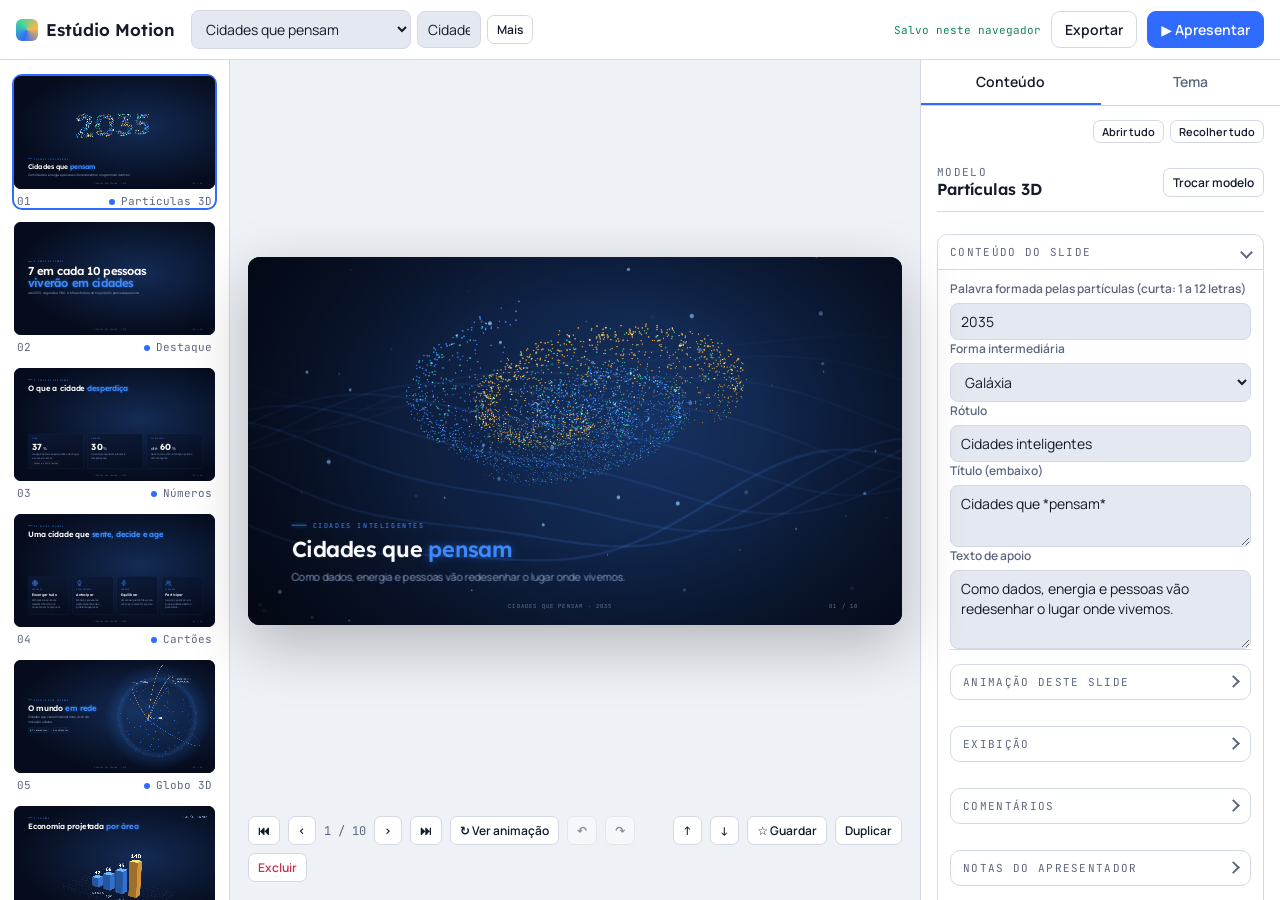
==== index.html @ 7023efa4 "Botões de primeiro/último slide e painel de configurações em seções recolhíveis Co-Authored-By: Clau" ====
<!doctype html>
<html lang="pt-BR">
<head>
<meta charset="utf-8">
<meta name="viewport" content="width=device-width,initial-scale=1,viewport-fit=cover">
<style>body{margin:0}img{max-width:100%}[hidden]{display:none!important}</style>
<title>Estúdio Motion</title>
<meta name="claude:viewport-fit-sides" content="cover">
<link rel="preconnect" href="https://fonts.googleapis.com">
<link rel="preconnect" href="https://fonts.gstatic.com" crossorigin>
<link rel="stylesheet" href="https://fonts.googleapis.com/css2?family=Manrope:wght@400;500;600;700&family=Lexend:wght@500;600&family=JetBrains+Mono:wght@400;500&display=swap">
<style id="dk-css">
/* Motor de slides animados — palco 1920×1080 escalado */
.dk-player{position:relative;width:100%;height:100%;overflow:hidden;background:var(--bg);color:var(--text);font-family:var(--f-body);-webkit-font-smoothing:antialiased}
.dk-bg{position:absolute;inset:0;width:100%;height:100%;display:block}
.dk-vig{position:absolute;inset:0;pointer-events:none;background:radial-gradient(ellipse at 50% 45%,transparent 40%,var(--vig) 100%)}
.dk-vp{position:absolute;inset:0}
.dk-stage{width:1920px;height:1080px;position:absolute;left:50%;top:50%;transform-origin:center center;transform:translate(-50%,-50%) scale(.2)}
.dk-slide{position:absolute;inset:0;padding:96px 128px 120px;visibility:hidden;display:flex;flex-direction:column}
.dk-slide.on{visibility:visible}
.dk-static .dk-slide{visibility:visible}

.dk-kicker{font-family:var(--f-mono);font-size:20px;letter-spacing:.22em;text-transform:uppercase;color:var(--accent);display:flex;align-items:center;gap:18px}
.dk-kicker::before{content:"";width:44px;height:2px;background:var(--accent);box-shadow:0 0 calc(12px * var(--gm,1)) var(--accent)}
.dk-h1,.dk-h2{font-family:var(--f-display);font-weight:600;letter-spacing:-.02em;margin:0;text-wrap:balance;color:var(--title)}
.dk-h1{font-size:96px;line-height:1.02;margin-top:22px}
.dk-h2{font-size:74px;line-height:1.05;max-width:1400px;margin-top:24px}
.dk-lead{font-size:31px;line-height:1.45;color:var(--muted);max-width:1100px;margin:24px 0 0}
.hl{color:var(--accent);text-shadow:0 0 28px var(--glow)}
.dk-w{display:inline-block;white-space:pre}
.dk-mono{font-family:var(--f-mono)}

.dk-card{background:var(--card);border:var(--bw) solid var(--edge);border-radius:var(--r);padding:34px 36px;position:relative;overflow:hidden;box-shadow:var(--shadow)}
.dk-card::after{content:"";position:absolute;left:0;top:0;height:2px;width:100%;background:linear-gradient(90deg,transparent,var(--accent),transparent);opacity:0;transition:opacity .4s}
.dk-card.lit::after{opacity:.9}
.dk-card h3{font-family:var(--f-display);font-weight:500;font-size:34px;margin:0 0 12px;color:var(--title);line-height:1.15}
.dk-card p{font-size:24px;line-height:1.45;color:var(--muted);margin:0}
.dk-ix{font-family:var(--f-mono);font-size:17px;color:var(--accent);letter-spacing:.14em;margin-bottom:20px;display:block;text-transform:uppercase}
.dk-chip{font-family:var(--f-mono);font-size:19px;padding:12px 20px;border-radius:var(--r-pill);border:var(--bw) solid var(--edge);background:var(--panel);color:var(--text);display:inline-flex;gap:10px;align-items:center}
.dk-chip:first-child::before{content:"";width:10px;height:10px;border-radius:50%;background:var(--ok);box-shadow:0 0 calc(12px * var(--gm,1)) var(--ok)}
.dk-code{font-family:var(--f-mono);font-size:.8em;padding:2px 10px;border-radius:6px;background:color-mix(in srgb,var(--accent) 16%,transparent);color:var(--accent)}

.dk-foot{position:absolute;left:128px;right:128px;bottom:44px;display:flex;justify-content:space-between;align-items:center;gap:30px;font-family:var(--f-mono);font-size:16px;letter-spacing:.14em;color:var(--faint);text-transform:uppercase}
.dk-foot img{height:30px;opacity:.8}
.dk-foot span:nth-child(2){flex:1;text-align:center}

/* capa */
.dk-t-capa .dk-l{max-width:1180px;position:relative;z-index:1;display:flex;flex-direction:column}
.dk-logo{width:440px;max-height:150px;object-fit:contain;object-position:left center;margin-bottom:34px}
.dk-hero{position:absolute;right:-60px;bottom:0;height:920px;max-width:900px;object-fit:contain;object-position:right bottom;filter:drop-shadow(0 0 60px var(--glow))}
.dk-chain{margin-top:56px;width:900px;overflow:visible}
.dk-chain text{font-family:var(--f-mono);font-size:20px;letter-spacing:.16em;fill:var(--text)}
.dk-chips{display:flex;gap:16px;margin-top:48px;flex-wrap:wrap;max-width:1000px}

/* destaque */
.dk-t-destaque{justify-content:center}
.dk-t-destaque .dk-l{max-width:1150px;position:relative;z-index:1}
.dk-t-destaque .dk-h1{font-size:110px}
.dk-t-destaque .dk-side{position:absolute;right:60px;top:50%;transform:translateY(-50%);height:760px;max-width:640px;object-fit:contain;filter:drop-shadow(0 0 50px var(--glow))}

/* cartoes */
.dk-grid{display:grid;gap:34px;margin-top:auto}
.dk-grid .dk-card{min-height:300px}
.dk-num{font-family:var(--f-display);font-weight:600;font-size:60px;color:var(--accent);opacity:.9;line-height:1;margin-bottom:22px;display:block}

/* fluxo */
.dk-flow{display:grid;align-items:stretch;margin-top:84px}
.dk-node{border-radius:var(--r);padding:34px 30px;min-height:290px;border:var(--bw) solid var(--edge);background:var(--panel)}
.dk-node .tag{font-family:var(--f-mono);font-size:16px;letter-spacing:.16em;color:var(--muted);text-transform:uppercase}
.dk-node b{display:block;font-family:var(--f-display);font-weight:600;font-size:42px;margin:14px 0 10px;color:var(--title);line-height:1.1}
.dk-node p{margin:0;font-size:22px;line-height:1.4;color:var(--muted)}
.dk-node.hot{background:linear-gradient(160deg,color-mix(in srgb,var(--accent) 35%,var(--surface)),var(--surface));border-color:var(--accent);box-shadow:0 0 50px var(--glow)}
.dk-arrow{align-self:center;height:4px;background:linear-gradient(90deg,color-mix(in srgb,var(--accent) 20%,transparent),var(--accent));position:relative;margin:0 10px;transform-origin:left}
.dk-arrow::after{content:"";position:absolute;right:-4px;top:-8px;border-left:14px solid var(--accent);border-top:10px solid transparent;border-bottom:10px solid transparent}
.dk-note{margin-top:70px;display:flex;align-items:center;gap:28px;padding:26px 34px;border-radius:var(--r);border:1px dashed color-mix(in srgb,var(--alert) 60%,transparent);background:color-mix(in srgb,var(--alert) 7%,transparent);max-width:1400px}
.dk-note p{margin:0;font-size:27px;line-height:1.4;color:var(--text)}
.dk-note strong{color:var(--alert);font-weight:600}

/* convergencia */
.dk-conv{display:grid;grid-template-columns:520px 1fr 500px;gap:40px;align-items:center;margin-top:36px;flex:1}
.dk-src{display:flex;flex-direction:column;gap:20px}
.dk-src .dk-card{padding:24px 30px}
.dk-src .dk-card h3{font-size:30px;margin-bottom:6px}
.dk-src .dk-card p{font-size:21px}
.dk-hub{position:relative;height:620px}
.dk-hub svg{position:absolute;inset:0;width:100%;height:100%;overflow:visible}
.dk-core{position:absolute;left:50%;top:50%;width:250px;height:250px;margin:-125px 0 0 -125px;border-radius:50%;display:grid;place-items:center;text-align:center;background:radial-gradient(circle,color-mix(in srgb,var(--accent) 45%,transparent),var(--surface) 70%);border:2px solid var(--accent);box-shadow:0 0 80px var(--glow);font-family:var(--f-display);font-weight:600;font-size:34px;color:var(--title);padding:20px}
.dk-core img{width:170px;max-height:150px;object-fit:contain}
.dk-ring{position:absolute;left:50%;top:50%;border-radius:50%;border:1px solid color-mix(in srgb,var(--accent) 40%,transparent)}
.dk-check{display:flex;gap:16px;align-items:flex-start;font-size:23px;line-height:1.4;color:var(--text);margin-top:18px}
.dk-check i{flex:none;width:30px;height:30px;border-radius:50%;background:color-mix(in srgb,var(--ok) 15%,transparent);border:1.5px solid var(--ok);display:grid;place-items:center;margin-top:2px}
.dk-check i::after{content:"";width:9px;height:15px;border:solid var(--ok);border-width:0 3px 3px 0;transform:translateY(-2px) rotate(45deg)}
.dk-big{font-family:var(--f-display);font-size:84px;font-weight:600;line-height:1;color:var(--title);font-variant-numeric:tabular-nums}

/* tela */
.dk-tela{display:grid;grid-template-columns:600px 1fr;gap:64px;margin-top:40px;flex:1;align-items:start}
.dk-rows{display:flex;flex-direction:column;gap:22px}
.dk-row{display:grid;grid-template-columns:160px 1fr;gap:20px;align-items:baseline;padding-bottom:20px;border-bottom:1px solid var(--edge)}
.dk-row small{font-family:var(--f-mono);font-size:16px;letter-spacing:.16em;color:var(--accent);text-transform:uppercase}
.dk-row span{font-size:24px;line-height:1.45;color:var(--text)}
.dk-shot-wrap{position:relative}
.dk-screen{border-radius:var(--r);overflow:hidden;background:var(--surface);border:var(--bw) solid var(--edge);box-shadow:0 40px 90px rgba(0,0,0,.45),0 0 0 8px color-mix(in srgb,var(--accent) 7%,transparent);position:relative;height:620px}
.dk-screen > img{display:block;width:100%;height:100%;object-fit:cover;object-position:top left}
.dk-peek{position:absolute;right:-40px;top:-250px;width:270px;max-height:340px;object-fit:contain;filter:drop-shadow(0 0 30px var(--glow));pointer-events:none}
.dk-ill{position:absolute;right:16px;bottom:12px;font-family:var(--f-mono);font-size:12px;letter-spacing:.12em;color:var(--faint);text-transform:uppercase}
/* tela simulada genérica */
.mk{display:grid;grid-template-columns:76px 1fr;height:100%}
.mk-side{background:color-mix(in srgb,var(--bg) 70%,var(--surface));border-right:1px solid var(--edge);display:flex;flex-direction:column;align-items:center;gap:22px;padding-top:22px}
.mk-side i{width:28px;height:28px;border-radius:8px;background:color-mix(in srgb,var(--muted) 18%,transparent)}
.mk-side i:first-child{width:44px;height:44px;border-radius:var(--r-sm);background:var(--accent)}
.mk-side i.on{background:color-mix(in srgb,var(--accent) 45%,transparent);box-shadow:0 0 0 2px var(--accent)}
.mk-main{padding:24px 28px;display:flex;flex-direction:column;gap:18px;min-width:0}
.mk-top{display:flex;justify-content:space-between;align-items:center}
.mk-top b{font-family:var(--f-display);font-weight:500;font-size:24px;color:var(--title)}
.mk-pill{font-family:var(--f-mono);font-size:13px;padding:5px 12px;border-radius:var(--r-pill);background:color-mix(in srgb,var(--accent) 15%,transparent);color:var(--accent);border:1px solid color-mix(in srgb,var(--accent) 40%,transparent)}
.mk-kpis{display:grid;grid-template-columns:repeat(4,1fr);gap:12px}
.mk-kpi{background:color-mix(in srgb,var(--bg) 40%,var(--surface));border-radius:var(--r-sm);padding:14px 16px}
.mk-kpi small{font-family:var(--f-mono);font-size:11px;letter-spacing:.12em;color:var(--muted);text-transform:uppercase;display:block}
.mk-kpi b{display:block;height:14px;width:70%;border-radius:4px;margin-top:12px;background:color-mix(in srgb,var(--title) 70%,transparent)}
.mk-chart{background:color-mix(in srgb,var(--bg) 40%,var(--surface));border-radius:var(--r-sm);padding:16px 18px;display:grid;grid-template-columns:1.5fr 1fr;gap:18px;flex:1;min-height:0}
.mk-chart svg{width:100%;height:100%}
.mk-list{display:flex;flex-direction:column;gap:9px}
.mk-li{display:grid;grid-template-columns:6px 1fr 70px;gap:12px;align-items:center;background:color-mix(in srgb,var(--bg) 40%,var(--surface));border-radius:var(--r-sm);padding:10px 12px 10px 0;overflow:hidden}
.mk-li span:first-child{height:30px;background:var(--accent)}
.mk-li span:nth-child(2){height:10px;border-radius:4px;background:color-mix(in srgb,var(--muted) 40%,transparent)}
.mk-li span:last-child{height:20px;border-radius:var(--r-pill);background:color-mix(in srgb,var(--alert) 30%,transparent)}

/* numeros */
.dk-stats{display:grid;gap:34px;margin-top:auto}
.dk-stat{padding:38px 40px;display:flex;flex-direction:column}
.dk-stat small{font-family:var(--f-mono);font-size:17px;letter-spacing:.16em;color:var(--accent);text-transform:uppercase}
.dk-stat .v{font-family:var(--f-display);font-weight:600;line-height:1;color:var(--title);margin:22px 0 14px;font-variant-numeric:tabular-nums;white-space:nowrap}
.dk-stat .v span{font-size:.48em;color:var(--muted);margin:0 8px 0 0}
.dk-stat .v span.suf{margin:0 0 0 8px}
.dk-stat p{font-size:23px;color:var(--muted);margin:0;line-height:1.45}
.dk-badge{align-self:flex-start;margin-top:18px;font-family:var(--f-mono);font-size:15px;letter-spacing:.12em;text-transform:uppercase;padding:6px 12px;border-radius:8px;border:1px solid color-mix(in srgb,var(--alert) 50%,transparent);color:var(--alert)}

/* agenda */
.dk-tl{position:relative;margin-top:auto;margin-bottom:20px}
.dk-tl-line{position:absolute;left:0;right:0;top:15px;height:3px;background:linear-gradient(90deg,var(--accent),var(--ok),var(--alert));transform-origin:left;opacity:.8}
.dk-tl-cols{display:grid;gap:30px;position:relative}
.dk-ev{padding-top:58px;position:relative}
.dk-ev::before{content:"";position:absolute;left:0;top:4px;width:26px;height:26px;border-radius:50%;background:var(--bg);border:3px solid var(--c);box-shadow:0 0 calc(18px * var(--gm,1)) var(--c)}
.dk-ev small{font-family:var(--f-mono);font-size:17px;letter-spacing:.14em;text-transform:uppercase;color:var(--c)}
.dk-ev b{display:block;font-family:var(--f-display);font-size:34px;font-weight:600;color:var(--title);margin:10px 0 12px;line-height:1.15}
.dk-ev p{margin:0;font-size:22px;line-height:1.45;color:var(--muted)}

/* encerramento */
.dk-t-encerramento .dk-l{max-width:1080px;position:relative;z-index:1}
.dk-bens{display:grid;grid-template-columns:1fr 1fr;gap:16px;margin-top:40px}
.dk-ben{display:flex;gap:16px;align-items:center;font-size:25px;padding:20px 24px;border-radius:var(--r-md);background:var(--panel);border:var(--bw) solid var(--edge);color:var(--text)}
.dk-ben i{width:12px;height:12px;border-radius:50%;background:var(--accent);box-shadow:0 0 calc(12px * var(--gm,1)) var(--accent);flex:none}
.dk-closing{font-family:var(--f-display);font-size:38px;font-weight:500;line-height:1.3;margin-top:40px;color:var(--title)}
.dk-t-encerramento .dk-hero{height:880px}
.dk-endlogo{position:absolute;right:150px;top:110px;width:400px;max-height:140px;object-fit:contain;object-position:right center}

/* imagem */
.dk-im{display:grid;grid-template-columns:620px 1fr;gap:70px;flex:1;align-items:center;margin-top:20px}
.dk-frame{border-radius:var(--r);overflow:hidden;border:var(--bw) solid var(--edge);box-shadow:0 40px 90px rgba(0,0,0,.45);height:720px;background:var(--surface)}
.dk-frame img{width:100%;height:100%;object-fit:cover;display:block}
.dk-ph{display:grid;place-items:center;height:100%;color:var(--faint);font-family:var(--f-mono);font-size:20px;letter-spacing:.14em;text-transform:uppercase;background:repeating-linear-gradient(45deg,transparent 0 18px,color-mix(in srgb,var(--muted) 8%,transparent) 18px 36px)}


/* comparacao */
.dk-cmp{display:grid;grid-template-columns:1fr 1fr;gap:40px;margin-top:auto}
.dk-cmp-col{padding:40px 44px}
.dk-cmp-col.a{opacity:.85}
.dk-cmp-col.a .dk-ix{color:var(--muted)}
.dk-cmp-col.b{border-color:var(--accent);box-shadow:0 0 60px var(--glow)}
.dk-cmp-i{display:flex;gap:18px;align-items:center;font-size:28px;line-height:1.35;color:var(--text);padding:16px 0;border-bottom:1px solid var(--edge)}
.dk-cmp-i:last-child{border-bottom:0}
.dk-cmp-i i{flex:none;width:14px;height:14px;border-radius:50%;background:var(--bad)}
.dk-cmp-col.b .dk-cmp-i i{background:var(--ok);box-shadow:0 0 calc(12px * var(--gm,1)) var(--ok)}

/* grafico */
.dk-chart{display:grid;gap:28px;margin-top:auto;height:600px;align-items:end}
.dk-bar{display:flex;flex-direction:column;height:100%;align-items:stretch;text-align:center}
.dk-bar-v{font-family:var(--f-display);font-weight:600;font-size:44px;color:var(--title);font-variant-numeric:tabular-nums;margin-bottom:14px}
.dk-bar-v small{display:block;font-family:var(--f-mono);font-size:15px;letter-spacing:.12em;color:var(--muted);font-weight:400;margin-top:4px}
.dk-bar-c{flex:1;display:flex;align-items:flex-end;border-bottom:2px solid var(--edge)}
.dk-bar-c i{display:block;width:100%;border-radius:var(--r-md) var(--r-md) 0 0;background:linear-gradient(180deg,color-mix(in srgb,var(--accent) 70%,transparent),color-mix(in srgb,var(--accent) 20%,transparent))}
.dk-bar.hot .dk-bar-c i{background:linear-gradient(180deg,var(--accent),color-mix(in srgb,var(--accent) 45%,transparent));box-shadow:0 0 50px var(--glow)}
.dk-bar > span{font-family:var(--f-mono);font-size:18px;letter-spacing:.14em;text-transform:uppercase;color:var(--muted);margin-top:16px}

/* citacao */
.dk-t-citacao{justify-content:center}
.dk-quote{max-width:1500px;position:relative}
.dk-qmark{font-family:var(--f-display);font-size:300px;line-height:.6;color:var(--accent);text-shadow:0 0 60px var(--glow);height:130px}
.dk-quote blockquote{margin:0;font-size:84px;line-height:1.12}
.dk-qby{display:flex;align-items:center;gap:26px;margin-top:56px}
.dk-qby img{width:110px;height:110px;border-radius:50%;object-fit:cover;border:3px solid var(--accent)}
.dk-qby b{display:block;font-family:var(--f-display);font-size:34px;color:var(--title);font-weight:600}
.dk-qby small{font-family:var(--f-mono);font-size:18px;letter-spacing:.14em;text-transform:uppercase;color:var(--muted)}

/* equipe */
.dk-team{display:grid;gap:30px;margin-top:auto}
.dk-person{text-align:center;padding:36px 28px}
.dk-person img,.dk-av{width:170px;height:170px;border-radius:50%;object-fit:cover;margin:0 auto 22px;display:grid;place-items:center;border:3px solid var(--edge)}
.dk-av{background:radial-gradient(circle,color-mix(in srgb,var(--accent) 40%,var(--surface)),var(--surface));font-family:var(--f-display);font-size:58px;font-weight:600;color:var(--title)}
.dk-person h3{margin-bottom:6px}

/* tabela */
.dk-table{width:100%;border-collapse:separate;border-spacing:0 10px;margin-top:auto;font-size:28px}
.dk-table th{font-family:var(--f-mono);font-size:17px;letter-spacing:.16em;text-transform:uppercase;color:var(--accent);text-align:left;font-weight:500;padding:0 28px 6px}
.dk-table td{padding:22px 28px;background:var(--panel);border-top:1px solid var(--edge);border-bottom:1px solid var(--edge);color:var(--text)}
.dk-table td:first-child{border-left:1px solid var(--edge);border-radius:var(--r-md) 0 0 var(--r-md);color:var(--title);font-weight:600}
.dk-table td:last-child{border-right:1px solid var(--edge);border-radius:0 var(--r-md) var(--r-md) 0}
.dk-table tr.hot td{background:color-mix(in srgb,var(--accent) 22%,var(--surface));border-color:var(--accent)}

/* video */
.dk-t-video{justify-content:flex-end}
.dk-video{position:absolute;inset:0;width:100%;height:100%;object-fit:cover}
.dk-video.dim{filter:brightness(.45)}
.dk-vtxt{position:relative;z-index:1;max-width:1400px}

/* ---------- direção de arte e tipografia ---------- */
.dk-player{font-kerning:normal;text-rendering:optimizeLegibility}
.dk-h1,.dk-h2,.dk-quote blockquote{font-weight:var(--w-title,600);letter-spacing:var(--trk,-.02em);font-optical-sizing:auto}
.dk-h1,.dk-quote blockquote{letter-spacing:calc(var(--trk,-.02em) - .008em)}
.dk-t-destaque .dk-h1{letter-spacing:calc(var(--trk,-.02em) - .015em)}
.dk-lead,.dk-slide p,.dk-ben,.dk-check,.dk-cmp-i,.dk-row span{text-wrap:pretty}
.dk-big,.dk-stat .v,.dk-bar-v,.dk-pg,.dk-table td{font-variant-numeric:tabular-nums lining-nums}
.dk-quote blockquote{hanging-punctuation:first}
.hl{text-shadow:0 0 calc(28px * var(--gm,1)) var(--glow)}
/* granulado de filme, sutil */
.dk-player::after{content:"";position:absolute;inset:0;pointer-events:none;z-index:5;opacity:var(--grain,0);background-size:180px 180px;
  background-image:url("data:image/svg+xml,%3Csvg xmlns='http://www.w3.org/2000/svg' width='180' height='180'%3E%3Cfilter id='n'%3E%3CfeTurbulence type='fractalNoise' baseFrequency='.9' numOctaves='2' stitchTiles='stitch'/%3E%3CfeColorMatrix values='0 0 0 0 .5 0 0 0 0 .5 0 0 0 0 .5 0 0 0 1.6 -.3'/%3E%3C/filter%3E%3Crect width='100%25' height='100%25' filter='url(%23n)'/%3E%3C/svg%3E")}

/* ---------- modelos cinematográficos ---------- */
.dk-phx{width:100%;height:100%;display:grid;place-items:center;position:relative;background:radial-gradient(circle at 30% 25%,color-mix(in srgb,var(--accent) 60%,var(--bg)),color-mix(in srgb,var(--surface) 90%,var(--bg)) 75%);filter:hue-rotate(var(--h,0deg))}
.dk-phx::before{content:"";position:absolute;inset:0;background:repeating-linear-gradient(0deg,transparent 0 79px,color-mix(in srgb,var(--title) 9%,transparent) 79px 80px),repeating-linear-gradient(90deg,transparent 0 79px,color-mix(in srgb,var(--title) 9%,transparent) 79px 80px)}
.dk-phx span{position:absolute;left:50%;top:50%;transform:translate(-50%,-50%);white-space:nowrap;font-family:var(--f-mono);font-size:22px;letter-spacing:.18em;text-transform:uppercase;color:color-mix(in srgb,var(--title) 75%,transparent)}
.dk-t-mergulho,.dk-t-revelar,.dk-t-paralaxe{padding:0}

/* mergulho 3D */
.dk-dive{position:absolute;inset:0;perspective:1200px;perspective-origin:50% 50%}
.dk-dl{position:absolute;left:50%;top:50%;width:1920px;height:1080px;z-index:calc(10 - var(--i));transform:translate3d(-50%,-50%,calc(var(--i) * -1400px))}
.dk-dl > img,.dk-dl > .dk-phx{width:100%;height:100%;object-fit:cover;display:block}
.dk-dl > .dk-phx span{left:auto;top:auto;right:128px;bottom:150px;transform:none;font-size:20px}
.dk-dl .cap{position:absolute;left:128px;bottom:150px;font-family:var(--f-display);font-size:68px;font-weight:var(--w-title,600);letter-spacing:var(--trk,-.02em);color:#fff;text-shadow:0 4px 40px rgba(0,0,0,.55)}
.dk-dive-end{position:absolute;inset:0;z-index:20;display:flex;flex-direction:column;justify-content:center;padding:96px 128px 120px;background:linear-gradient(90deg,color-mix(in srgb,var(--bg) 92%,transparent) 0%,color-mix(in srgb,var(--bg) 70%,transparent) 55%,color-mix(in srgb,var(--bg) 25%,transparent) 100%)}
.dk-dive-end .dk-h1{max-width:1300px}

/* galeria 3D */
.dk-g3{position:absolute;left:0;right:0;bottom:70px;height:600px;perspective:2200px;perspective-origin:50% 20%}
.dk-g3-tilt{position:absolute;left:50%;top:50%;transform-style:preserve-3d;transform:rotateX(-7deg)}
.dk-ring3d{position:absolute;left:0;top:0;transform-style:preserve-3d}
.dk-ring3d figure{position:absolute;width:440px;height:300px;margin:-150px 0 0 -220px;border-radius:var(--r-md);overflow:hidden;border:var(--bw) solid var(--edge);box-shadow:0 30px 60px rgba(0,0,0,.4);backface-visibility:hidden}
.dk-ring3d figure > img,.dk-ring3d figure > .dk-phx{width:100%;height:100%;object-fit:cover;display:block}
.dk-ring3d figcaption{position:absolute;left:0;right:0;bottom:0;padding:30px 20px 14px;font-family:var(--f-mono);font-size:16px;letter-spacing:.14em;text-transform:uppercase;color:#fff;background:linear-gradient(transparent,rgba(0,0,0,.7))}

/* revelar */
.dk-rv{position:absolute;inset:0;overflow:hidden}
.dk-rv > img,.dk-rv > .dk-phx{width:100%;height:100%;object-fit:cover;display:block}
.dk-rv.dim::after{content:"";position:absolute;inset:0;background:linear-gradient(90deg,color-mix(in srgb,var(--bg) 88%,transparent) 0%,color-mix(in srgb,var(--bg) 40%,transparent) 50%,transparent 80%)}
.dk-rv-txt{position:relative;z-index:1;margin-top:auto;padding:0 128px 170px;max-width:1350px}

/* paralaxe */
.dk-px{position:absolute;inset:0;overflow:hidden}
.px-bg{position:absolute;inset:-50px}
.px-bg > img,.px-bg > .dk-phx{width:100%;height:100%;object-fit:cover;display:block}
.px-bg::after{content:"";position:absolute;inset:0;background:linear-gradient(180deg,color-mix(in srgb,var(--bg) 30%,transparent),color-mix(in srgb,var(--bg) 75%,transparent))}
.px-tx{position:absolute;left:0;right:0;top:100px;display:flex;flex-direction:column;align-items:center;text-align:center}
.px-title{font-size:250px;line-height:.9;max-width:1760px;margin-top:20px;text-wrap:balance}
.px-fg{position:absolute;left:0;right:0;margin:0 auto;bottom:0;height:880px;max-width:1300px;object-fit:contain;filter:drop-shadow(0 30px 60px rgba(0,0,0,.5))}
.px-lead{position:absolute;left:128px;bottom:110px;max-width:620px;z-index:2;margin:0}

/* ---------- faixa de cabeçalho ---------- */
.dk-band{position:absolute;left:0;right:0;top:0;height:112px;z-index:4;overflow:hidden;visibility:hidden;opacity:0;transition:opacity .5s,visibility .5s;border-bottom:var(--bw) solid var(--edge);background:linear-gradient(90deg,color-mix(in srgb,var(--surface) 92%,transparent),color-mix(in srgb,var(--accent) 22%,var(--surface)))}
.dk-band.on{visibility:visible;opacity:1}
.dk-band-bg{position:absolute;inset:0;width:100%;height:100%;object-fit:cover}
.dk-band::after{content:"";position:absolute;inset:0;background:linear-gradient(90deg,color-mix(in srgb,var(--bg) 82%,transparent) 0%,color-mix(in srgb,var(--bg) 45%,transparent) 55%,color-mix(in srgb,var(--bg) 15%,transparent) 100%)}
.dk-band::before{content:"";position:absolute;left:0;bottom:0;height:3px;width:100%;z-index:2;background:linear-gradient(90deg,var(--accent),transparent 70%)}
.dk-band-in{position:relative;z-index:1;height:100%;display:flex;align-items:center;justify-content:space-between;gap:30px;padding:0 128px}
.dk-band-in span{font-family:var(--f-display);font-size:32px;font-weight:var(--w-title,600);letter-spacing:var(--trk,-.02em);color:var(--title)}
.dk-band-in img{height:46px;max-width:260px;object-fit:contain}
.dk-slide.with-head{padding-top:168px}

/* ---------- voltar ao resumo (slides ocultos) ---------- */
.dk-back{position:absolute;right:128px;top:44px;z-index:8;font:600 22px/1 var(--f-body);padding:16px 26px;border-radius:var(--r-pill);border:1px solid var(--edge);background:color-mix(in srgb,var(--surface) 88%,transparent);color:var(--title);cursor:pointer;backdrop-filter:blur(8px)}
.dk-back:hover{border-color:var(--accent)}
.dk-stage:has(.dk-band.on) .dk-back{top:140px}

/* ---------- onepage ---------- */
.dk-t-onepage{padding-top:76px;padding-bottom:104px}
.dk-t-onepage.with-head{padding-top:146px}
.dk-t-onepage .dk-h2{font-size:56px;margin-top:14px}
.dk-t-onepage .dk-lead{font-size:24px;margin-top:12px}
.dk-op{display:grid;gap:22px;margin-top:40px;flex:1;grid-auto-rows:1fr;min-height:0}
.dk-opb{padding:24px 28px;display:flex;flex-direction:column;min-height:0}
.dk-opb .dk-ix{margin-bottom:10px}
.dk-opb h3{font-size:28px;margin-bottom:6px}
.dk-opb p{font-size:19px;line-height:1.4}
.dk-op-v{font-family:var(--f-display);font-weight:600;font-size:52px;line-height:1;color:var(--title);margin-bottom:10px;font-variant-numeric:tabular-nums}
.dk-op-go{margin-top:auto;padding-top:14px;font-family:var(--f-mono);font-size:14px;letter-spacing:.14em;text-transform:uppercase;color:var(--accent)}
.dk-op-go i{font-style:normal;display:inline-block;transition:transform .25s}
.dk-opb.go{cursor:pointer;transition:border-color .25s,transform .25s}
.dk-opb.go:hover{border-color:var(--accent)}
.dk-opb.go:hover .dk-op-go i{transform:translateX(6px)}
.dk-op-note{margin:18px 0 0;font-family:var(--f-mono);font-size:15px;letter-spacing:.1em;text-transform:uppercase;color:var(--faint)}

/* ---------- gráficos ---------- */
/* pizza / rosca */
.dk-pie{display:grid;grid-template-columns:600px 1fr;gap:90px;align-items:center;flex:1;margin-top:20px}
.dk-donut{position:relative;width:100%;aspect-ratio:1}
.dk-donut-svg{width:100%;height:100%;display:block;overflow:visible}
.dk-donut-c{position:absolute;inset:0;display:flex;flex-direction:column;align-items:center;justify-content:center;text-align:center}
.dk-donut-c b{font-family:var(--f-display);font-weight:var(--w-title,600);font-size:76px;line-height:1;color:var(--title);font-variant-numeric:tabular-nums}
.dk-donut-c small{font-family:var(--f-mono);font-size:17px;letter-spacing:.14em;text-transform:uppercase;color:var(--muted);margin-top:10px;max-width:260px}
.dk-legend{display:flex;flex-direction:column;gap:6px}
.dk-lg{display:grid;grid-template-columns:22px 1fr auto auto;gap:18px;align-items:center;padding:20px 0;border-bottom:var(--bw) solid var(--edge);font-size:28px;color:var(--text)}
.dk-lg i{width:22px;height:22px;border-radius:var(--r-sm)}
.dk-lg b{font-family:var(--f-display);font-weight:600;color:var(--title);font-variant-numeric:tabular-nums}
.dk-lg em{font-style:normal;font-family:var(--f-mono);font-size:20px;color:var(--muted);min-width:90px;text-align:right}
.dk-legend.sm .dk-lg{font-size:19px;padding:10px 0;grid-template-columns:14px 1fr auto;gap:12px}
.dk-legend.sm .dk-lg i{width:14px;height:14px}
.dk-legend.sm .dk-lg em{font-size:15px;min-width:0}

/* barras horizontais */
.dk-hb{display:flex;flex-direction:column;gap:22px;margin-top:auto}
.hb-r{display:grid;grid-template-columns:300px 1fr 230px;gap:28px;align-items:center}
.hb-l{font-size:27px;color:var(--text);text-align:right}
.hb-t{height:44px;border-radius:var(--r-sm);background:color-mix(in srgb,var(--muted) 12%,transparent);overflow:hidden}
.hb-f{display:block;height:100%;border-radius:var(--r-sm);background:linear-gradient(90deg,color-mix(in srgb,var(--accent) 35%,transparent),color-mix(in srgb,var(--accent) 80%,transparent))}
.hb-r.hot .hb-f{background:linear-gradient(90deg,color-mix(in srgb,var(--accent) 60%,transparent),var(--accent));box-shadow:0 0 calc(30px * var(--gm,1)) var(--glow)}
.hb-r.hot .hb-l{color:var(--title);font-weight:600}
.hb-v b{font-family:var(--f-display);font-weight:600;font-size:38px;color:var(--title);font-variant-numeric:tabular-nums}
.hb-v small{font-family:var(--f-mono);font-size:15px;letter-spacing:.1em;color:var(--muted);text-transform:uppercase}

/* linha / área */
.dk-line{position:relative;margin-top:auto;height:560px;margin-bottom:40px}
.dk-line svg{position:absolute;inset:0;width:100%;height:100%;overflow:visible}
.ln-g{stroke:color-mix(in srgb,var(--muted) 14%,transparent);stroke-width:1}
.ln-t{stroke:var(--alert);stroke-width:2;stroke-dasharray:10 10}
.ln-p{fill:none;stroke:var(--accent);stroke-width:5;stroke-linecap:round;stroke-linejoin:round;stroke-dasharray:1;stroke-dashoffset:0;filter:drop-shadow(0 0 calc(12px * var(--gm,1)) var(--glow))}
.ln-d{position:absolute;width:20px;height:20px;margin:-10px 0 0 -10px;border-radius:50%;background:var(--bg);border:4px solid var(--accent)}
.ln-d b{position:absolute;bottom:26px;left:50%;transform:translateX(-50%);font-family:var(--f-display);font-weight:600;font-size:26px;color:var(--title);white-space:nowrap}
.ln-tl{position:absolute;right:0;transform:translateY(-130%);font-family:var(--f-mono);font-size:15px;letter-spacing:.12em;text-transform:uppercase;color:var(--alert)}
.ln-x{position:absolute;left:0;right:0;bottom:0;height:40px}
.ln-x span{position:absolute;transform:translateX(-50%);font-family:var(--f-mono);font-size:17px;letter-spacing:.12em;text-transform:uppercase;color:var(--muted)}

/* medidores */
.dk-gauges{display:grid;gap:40px;margin-top:auto;text-align:center}
.g-ring{position:relative;width:300px;height:300px;margin:0 auto 24px}
.g-ring svg{width:100%;height:100%}
.g-bg{fill:none;stroke:color-mix(in srgb,var(--muted) 14%,transparent);stroke-width:22}
.g-arc{fill:none;stroke-width:22;stroke-linecap:round;filter:drop-shadow(0 0 calc(10px * var(--gm,1)) var(--glow))}
.g-v{position:absolute;inset:0;display:flex;align-items:center;justify-content:center;gap:4px}
.g-v b{font-family:var(--f-display);font-weight:var(--w-title,600);font-size:84px;color:var(--title);font-variant-numeric:tabular-nums}
.g-v small{font-size:34px;color:var(--muted)}
.g-l{display:block;font-family:var(--f-mono);font-size:18px;letter-spacing:.16em;text-transform:uppercase;color:var(--accent)}
.dk-gauge p{font-size:22px;line-height:1.45;color:var(--muted);margin:10px auto 0;max-width:360px}

/* funil */
.dk-fn{display:flex;flex-direction:column;align-items:center;margin-top:auto;gap:4px}
.fn-s{width:var(--w);min-width:380px;height:88px;display:flex;align-items:center;justify-content:center;gap:24px;border-radius:var(--r-sm);background:linear-gradient(90deg,color-mix(in srgb,var(--c) 30%,var(--surface)),color-mix(in srgb,var(--c) 55%,var(--surface)),color-mix(in srgb,var(--c) 30%,var(--surface)));border:var(--bw) solid color-mix(in srgb,var(--c) 50%,transparent)}
.fn-l{font-family:var(--f-mono);font-size:18px;letter-spacing:.14em;text-transform:uppercase;color:var(--text)}
.fn-s b{font-family:var(--f-display);font-weight:600;font-size:40px;color:var(--title);font-variant-numeric:tabular-nums}
.fn-s small{font-size:18px;color:var(--muted)}
.fn-rate{font-family:var(--f-mono);font-size:15px;color:var(--muted);letter-spacing:.1em;line-height:1;padding:3px 0}
.fn-rate::before{content:"↓ "}

/* matriz 2x2 */
.dk-mx{position:relative;margin-top:30px;flex:1;display:flex;flex-direction:column;min-height:0}
.dk-mx.has-y{padding-left:56px}
.mx-g{display:grid;grid-template-columns:1fr 1fr;grid-template-rows:1fr 1fr;gap:22px;flex:1;min-height:0}
.mx-q{padding:26px 32px;border-top:4px solid var(--c)}
.mx-q .dk-ix{color:var(--c);font-size:19px;margin-bottom:12px}
.mx-i{display:flex;gap:14px;align-items:baseline;font-size:24px;line-height:1.4;color:var(--text);margin-top:8px}
.mx-i i{flex:none;width:9px;height:9px;border-radius:50%;background:var(--c);transform:translateY(-3px)}
.mx-x,.mx-y{font-family:var(--f-mono);font-size:15px;letter-spacing:.16em;text-transform:uppercase;color:var(--muted)}
.mx-x{text-align:center;margin-top:12px}
.mx-y{position:absolute;left:0;top:50%;transform:translate(-40%,-50%) rotate(-90deg);white-space:nowrap}

/* painel (onepage de dashboard) */
.dk-t-painel{padding-top:70px;padding-bottom:100px}
.dk-t-painel.with-head{padding-top:140px}
.dk-t-painel .dk-h2{font-size:52px;margin-top:12px}
.dk-pn{display:flex;flex-direction:column;gap:20px;margin-top:26px;flex:1;min-height:0}
.pn-k{display:grid;gap:20px}
.pn-kpi{padding:20px 26px;position:relative}
.pn-kpi small{font-family:var(--f-mono);font-size:15px;letter-spacing:.14em;text-transform:uppercase;color:var(--accent)}
.pn-kpi b{display:block;font-family:var(--f-display);font-weight:600;font-size:52px;line-height:1.05;color:var(--title);margin-top:8px;font-variant-numeric:tabular-nums}
.pn-d{display:inline-block;margin-top:6px;font-family:var(--f-mono);font-size:15px;color:var(--ok)}
.pn-d.neg{color:var(--bad)}
.pn-kpi.go{cursor:pointer}
.pn-kpi.go:hover{border-color:var(--accent)}
.pn-go{position:absolute;right:22px;top:18px;font-style:normal;color:var(--accent);font-size:22px}
.pn-m{display:grid;grid-template-columns:1.35fr 1fr;gap:20px;flex:1;min-height:0}
.pn-box{padding:20px 26px;display:flex;flex-direction:column;min-height:0}
.pn-box .dk-ix{margin-bottom:6px}
.pn-tb{font-size:21px;margin-top:0;border-spacing:0 6px}
.pn-tb th{font-size:13px;padding:0 18px 2px}
.pn-tb td{padding:11px 18px}
.pn-dn{display:grid;grid-template-columns:290px 1fr;gap:28px;align-items:center;flex:1}
.pn-h{display:flex;gap:12px;flex-wrap:wrap}
.pn-h .dk-chip{font-size:16px;padding:9px 16px}

/* ---------- 3D (canvas) ---------- */
.dk-3d{display:block}
.dk-3d-full{position:absolute;inset:0;width:100%;height:100%}
.dk-t-particulas3d{justify-content:flex-end}
.dk-p3-txt{position:relative;z-index:1;max-width:1200px}
.dk-p3-txt .dk-h2{font-size:64px}
.dk-b3-txt{position:relative;z-index:1}
.dk-mm-ov{position:absolute;inset:0;padding:0!important;visibility:visible!important;z-index:20;pointer-events:none;display:block!important;opacity:1}

/* ícones animados */
.dk-ico{display:block;width:62px;height:62px;color:var(--accent);margin-bottom:22px;filter:drop-shadow(0 0 calc(10px * var(--gm,1)) var(--glow));overflow:visible}
.dk-ico path,.dk-ico circle{stroke-dasharray:1;stroke-dashoffset:0}
.dk-node .dk-ico{width:46px;height:46px;margin-bottom:14px}
.dk-node.hot .dk-ico{color:var(--alert)}
/* globo, logo e túnel 3D */
.dk-gl-txt{position:relative;z-index:1;max-width:760px;margin-top:auto;margin-bottom:auto}
.dk-gl-txt .dk-h2{font-size:76px}
.dk-gl-st{display:flex;gap:14px;flex-wrap:wrap;margin-top:34px}
.dk-t-logo3d{justify-content:flex-end}
.dk-t-tunel3d{justify-content:center;align-items:center;text-align:center}
.dk-tn-txt{position:relative;z-index:1;max-width:1300px;padding:60px 90px;background:radial-gradient(closest-side,color-mix(in srgb,var(--bg) 82%,transparent),transparent)}
.dk-tn-txt .dk-kicker{justify-content:center}
.dk-tn-txt .dk-lead{margin-left:auto;margin-right:auto}
/* tela infinita */
.dk-world{position:absolute;left:0;top:0;width:1920px;height:1080px;transform-origin:0 0;z-index:15;pointer-events:none}
.dk-world .dk-tile{position:absolute;inset:auto;width:1920px;height:1080px;visibility:visible;border-radius:36px;background:var(--bg);outline:3px solid color-mix(in srgb,var(--accent) 45%,transparent);box-shadow:0 0 0 1px rgba(255,255,255,.06),0 50px 140px rgba(0,0,0,.6),0 0 90px color-mix(in srgb,var(--accent) 18%,transparent);overflow:hidden;transition:border-radius .35s ease,outline-color .35s ease,box-shadow .35s ease,background-color .35s ease}
.dk-world .dk-tile.flat{border-radius:0;outline-color:transparent;box-shadow:none;background:transparent}
.dk-world .dk-tile.dim{filter:brightness(.42) saturate(.6)}
.dk-world .dk-tile.dim::after{content:"";position:absolute;inset:0;background:linear-gradient(180deg,transparent 40%,rgba(0,0,0,.35))}

/* ---------- layouts ---------- */
/* título ao lado (cartões, números, fluxo) */
.dk-lay-lado{display:grid;grid-template-columns:minmax(0,600px) minmax(0,1fr);grid-template-rows:auto auto 1fr;column-gap:90px;align-content:center}
.dk-lay-lado>.dk-kicker,.dk-lay-lado>.dk-h2,.dk-lay-lado>.dk-lead{grid-column:1}
.dk-lay-lado>.dk-kicker{align-self:end}
.dk-lay-lado>.dk-h2{font-size:64px}
.dk-lay-lado>.dk-lead{font-size:27px;align-self:start}
.dk-lay-lado>:not(.dk-kicker):not(.dk-h2):not(.dk-lead){grid-column:2;grid-row:1/span 3;align-self:center;margin-top:0}
.dk-lay-lado>.dk-grid,.dk-lay-lado>.dk-stats{grid-template-columns:1fr 1fr!important;gap:26px}
.dk-lay-lado .dk-grid .dk-card{min-height:0;padding:30px 32px}
.dk-lay-lado .dk-card h3{font-size:30px}.dk-lay-lado .dk-card p{font-size:21px}
.dk-lay-lado .dk-stat .v{font-size:76px!important}
/* fluxo vertical */
.dk-t-fluxo.dk-lay-lado>.dk-flow{display:flex!important;flex-direction:column;gap:0}
.dk-lay-lado .dk-node{min-height:0;padding:20px 26px;display:grid;grid-template-columns:auto 1fr;column-gap:20px;align-items:center}
.dk-lay-lado .dk-node .dk-ico{grid-row:1/span 3;margin:0}
.dk-lay-lado .dk-node b{font-size:30px;margin:4px 0}.dk-lay-lado .dk-node p{font-size:19px}
.dk-lay-lado .dk-arrow{width:4px;height:28px;margin:6px 0 6px 48px;align-self:flex-start;background:linear-gradient(180deg,color-mix(in srgb,var(--accent) 20%,transparent),var(--accent));transform-origin:top}
.dk-lay-lado .dk-arrow::after{right:auto;left:-8px;top:auto;bottom:-10px;border-left:10px solid transparent;border-right:10px solid transparent;border-top:12px solid var(--accent);border-bottom:0}
.dk-t-fluxo.dk-lay-lado>:not(.dk-kicker):not(.dk-h2):not(.dk-lead):not(.dk-flow){grid-column:1;grid-row:auto;align-self:start;margin-top:30px}
/* cartões em lista */
.dk-lay-lista>.dk-grid{grid-template-columns:1fr!important;gap:16px}
.dk-lay-lista .dk-grid .dk-card{min-height:0;display:grid;grid-template-columns:auto 260px 360px 1fr;align-items:center;column-gap:30px;padding:24px 34px}
.dk-lay-lista .dk-card .dk-ico,.dk-lay-lista .dk-num{margin:0;grid-column:1}
.dk-lay-lista .dk-card .dk-ico{width:50px;height:50px}.dk-lay-lista .dk-num{font-size:44px}
.dk-lay-lista .dk-card .dk-ix{margin:0;grid-column:2}
.dk-lay-lista .dk-card h3{margin:0;grid-column:3;font-size:32px}
.dk-lay-lista .dk-card p{grid-column:4}
/* primeiro cartão em destaque */
.dk-lay-destaque>.dk-grid{grid-template-columns:1.6fr 1fr 1fr!important;grid-auto-rows:1fr}
.dk-lay-destaque .dk-grid .dk-card:first-child{grid-row:span 2;background:linear-gradient(160deg,color-mix(in srgb,var(--accent) 30%,var(--surface)),var(--surface));border-color:var(--accent);box-shadow:0 0 60px var(--glow);display:flex;flex-direction:column;justify-content:flex-end}
.dk-lay-destaque .dk-grid .dk-card:first-child h3{font-size:52px}.dk-lay-destaque .dk-grid .dk-card:first-child p{font-size:27px;color:var(--text)}
.dk-lay-destaque .dk-grid .dk-card:first-child .dk-ico{width:84px;height:84px}
.dk-lay-destaque .dk-grid .dk-card{min-height:240px}
.dk-lay-destaque .dk-grid .dk-card:nth-child(4){grid-column:span 2}
/* números gigantes */
.dk-lay-gigante>.dk-stats{gap:0}
.dk-lay-gigante .dk-stat{background:none;border:0;box-shadow:none;border-radius:0;border-left:2px solid var(--edge);padding:10px 50px}
.dk-lay-gigante .dk-stat:first-child{border-left:0;padding-left:0}
.dk-lay-gigante .dk-stat .v{color:var(--accent);text-shadow:0 0 40px var(--glow);transform-origin:left;font-size:calc(var(--fs,1) * 1em)}
.dk-lay-gigante .dk-stat .v b{font-size:1.75em}
/* faixa */
.dk-lay-faixa>.dk-stats{grid-template-columns:repeat(auto-fit,minmax(0,1fr))!important;gap:0;margin-top:auto;border-radius:var(--r);overflow:hidden;border:var(--bw) solid var(--edge);background:var(--card)}
.dk-lay-faixa .dk-stat{border:0;border-radius:0;box-shadow:none;background:none;border-right:1px solid var(--edge)}
.dk-lay-faixa .dk-stat:last-child{border-right:0}
.dk-lay-faixa .dk-stat .v{font-size:78px!important}
/* comparação */
.dk-lay-versus>.dk-cmp{gap:120px;position:relative}
.dk-lay-versus>.dk-cmp::before{content:"VS";position:absolute;left:50%;top:50%;transform:translate(-50%,-50%);width:96px;height:96px;border-radius:50%;display:grid;place-items:center;font:700 32px/1 var(--f-display);color:var(--bg);background:var(--accent);box-shadow:0 0 50px var(--glow);z-index:2}
.dk-lay-versus .dk-cmp-col.a{opacity:1;filter:saturate(.4)}
.dk-lay-foco>.dk-cmp{grid-template-columns:.8fr 1.3fr;align-items:center}
.dk-lay-foco .dk-cmp-col.a{opacity:.6;transform:scale(.94);transform-origin:right center}
.dk-lay-foco .dk-cmp-col.b{padding:54px 60px;background:linear-gradient(160deg,color-mix(in srgb,var(--accent) 18%,var(--card)),var(--card))}
.dk-lay-foco .dk-cmp-col.b .dk-cmp-i{font-size:32px}
/* destaque, capa e encerramento */
.dk-lay-centro{align-items:center;text-align:center;justify-content:center}
.dk-lay-centro .dk-l{margin:0 auto;display:flex;flex-direction:column;align-items:center;max-width:1500px!important}
.dk-lay-centro .dk-kicker{justify-content:center}
.dk-lay-centro .dk-kicker::after{content:"";width:44px;height:2px;background:var(--accent);box-shadow:0 0 calc(12px * var(--gm,1)) var(--accent)}
.dk-lay-centro .dk-lead{margin-left:auto;margin-right:auto}
.dk-lay-centro .dk-chips,.dk-lay-centro .dk-bens{justify-content:center}
.dk-lay-centro .dk-bens{text-align:left}
.dk-lay-centro .dk-chain{margin-left:auto;margin-right:auto}
.dk-lay-centro .dk-hero,.dk-lay-centro .dk-side{opacity:.25}
.dk-lay-dividido{justify-content:center}
.dk-lay-dividido .dk-l{max-width:none!important;display:grid;grid-template-columns:1.25fr 1fr;column-gap:80px;align-items:end}
.dk-lay-dividido .dk-kicker{grid-column:1/-1;margin-bottom:10px}
.dk-lay-dividido .dk-h1{grid-column:1;margin:0}
.dk-lay-dividido .dk-lead{grid-column:2;margin:0;padding-left:44px;border-left:3px solid var(--accent);font-size:34px}
.dk-lay-dividido .dk-side{opacity:.2}

/* batida da trilha */
.dk-beat{position:absolute;inset:0;pointer-events:none;background:radial-gradient(ellipse at 50% 55%,var(--glow) 0%,transparent 65%);opacity:calc(var(--bt,0) * .55);mix-blend-mode:screen}
.dk-player .hl{text-shadow:0 0 calc(28px * var(--gm,1) + var(--bt,0) * 40px) var(--glow)}
.dk-player .dk-kicker::before{box-shadow:0 0 calc(12px * var(--gm,1) + var(--bt,0) * 26px) var(--accent)}

/* vídeo: layout centralizado e texto embaixo por padrão */
.dk-t-video{justify-content:flex-end}
.dk-t-video.dk-lay-centro{justify-content:center}
.dk-t-video .dk-video.dim{filter:brightness(.42) saturate(1.05)}
.dk-t-video::after{content:"";position:absolute;inset:0;background:linear-gradient(180deg,transparent 45%,color-mix(in srgb,var(--bg) 70%,transparent));pointer-events:none}
.dk-t-video.dk-lay-centro::after{background:radial-gradient(ellipse at center,color-mix(in srgb,var(--bg) 45%,transparent),transparent 70%)}
.dk-t-video .dk-vtxt{z-index:2}

/* barras + linha (realizado x projeção) */
.cb-leg{display:flex;gap:36px;margin-top:18px;font-family:var(--f-mono);font-size:16px;letter-spacing:.12em;text-transform:uppercase;color:var(--muted)}
.cb-leg span{display:flex;align-items:center;gap:12px}.cb-leg i.b{width:22px;height:22px;border-radius:5px;background:color-mix(in srgb,var(--accent) 75%,transparent)}
.cb-leg i.l{width:34px;height:0;border-top:4px solid var(--alert);border-radius:2px}
.cb-b{position:absolute;border-radius:10px 10px 3px 3px;background:linear-gradient(180deg,var(--accent),color-mix(in srgb,var(--accent) 45%,transparent))}
.cb-b b{position:absolute;bottom:100%;left:50%;transform:translate(-50%,-10px);font-family:var(--f-display);font-weight:600;font-size:26px;color:var(--title);white-space:nowrap}
.dk-combo .cb-p{stroke:var(--alert);filter:drop-shadow(0 0 calc(10px * var(--gm,1)) color-mix(in srgb,var(--alert) 60%,transparent))}
.dk-combo .cb-d{border-color:var(--alert)}
.dk-combo .cb-d b{color:var(--alert)}

/* transições com máscara */
.dk-rvfx{position:absolute;inset:0;z-index:5;pointer-events:none}
.dk-rvpan{position:absolute;inset:0;clip-path:inset(0 100% 0 0)}
.dk-rvbg::before{content:"";position:absolute;inset:0;z-index:-1;pointer-events:none;background:radial-gradient(ellipse at 50% 40%,color-mix(in srgb,var(--bg) 88%,var(--accent)),var(--bg));transition:opacity .5s ease}
.dk-rvbg.dk-rvout::before{opacity:0}

/* ===== modelos premium 2.0 ===== */
/* herói cinematográfico */
.dk-t-heroi{justify-content:flex-end}
.ch-bg{position:absolute;inset:0;overflow:hidden}
.ch-bg>img,.ch-bg>.dk-ph{position:absolute;inset:0;width:100%;height:100%;object-fit:cover}
.ch-vig{position:absolute;inset:0;background:linear-gradient(180deg,color-mix(in srgb,var(--bg) 20%,transparent) 0%,transparent 35%,color-mix(in srgb,var(--bg) 92%,transparent) 100%),radial-gradient(ellipse at 30% 80%,color-mix(in srgb,var(--bg) 55%,transparent),transparent 65%)}
.ch-light{position:absolute;top:-20%;bottom:-20%;left:0;width:28%;background:linear-gradient(100deg,transparent,rgba(255,255,255,.13) 45%,rgba(255,255,255,.2) 50%,transparent);transform:skewX(-14deg);mix-blend-mode:screen;opacity:0}
.ch-tx{position:relative;z-index:2;max-width:1400px}
.ch-tx .dk-h1{font-size:118px;line-height:1}
.ch-chips{display:flex;gap:14px;margin-top:34px}
.ch-chips span{padding:10px 22px;border:1px solid color-mix(in srgb,var(--title) 25%,transparent);border-radius:99px;font-family:var(--f-mono);font-size:17px;letter-spacing:.14em;text-transform:uppercase;color:var(--title);backdrop-filter:blur(8px);background:color-mix(in srgb,var(--bg) 35%,transparent)}
/* divisão revelada */
.dk-t-dividir{padding:0}
.sp-w{position:absolute;inset:0;display:grid;grid-template-columns:calc(100% - var(--sw)) var(--sw)}
.sp-w.esq{grid-template-columns:var(--sw) calc(100% - var(--sw))}
.sp-w.esq .sp-im{order:-1}
.sp-tx{padding:110px 90px 120px 128px;display:flex;flex-direction:column;justify-content:center;min-width:0}
.sp-w.esq .sp-tx{padding:110px 128px 120px 90px}
.sp-tx .dk-h2{font-size:clamp(48px,4.6vw,84px)}
.sp-ul{list-style:none;margin:30px 0 0;padding:0;display:grid;gap:16px}
.sp-ul li{position:relative;padding-left:34px;font-size:28px;color:var(--text)}
.sp-ul li::before{content:"";position:absolute;left:0;top:.55em;width:16px;height:2px;background:var(--accent)}
.sp-im{position:relative;overflow:hidden}
.sp-im>img,.sp-im>.dk-ph{position:absolute;inset:0;width:100%;height:100%;object-fit:cover}
.sp-div{position:absolute;top:0;bottom:0;left:0;width:4px;background:var(--accent);box-shadow:0 0 30px var(--accent);transform-origin:50% 0}
.sp-w.esq .sp-div{left:auto;right:0}
/* número em destaque */
.dk-t-numerao{justify-content:center}
.bn-w{display:flex;flex-direction:column;align-items:flex-start;max-width:1500px}
.bn-v{display:flex;align-items:baseline;gap:18px;font-family:var(--f-display);font-weight:700;color:var(--title);line-height:.9;margin:18px 0 10px}
.bn-v b{font-size:260px;letter-spacing:-.04em;background:linear-gradient(180deg,var(--title),color-mix(in srgb,var(--accent) 70%,var(--title)));-webkit-background-clip:text;background-clip:text;color:transparent;font-variant-numeric:tabular-nums}
.bn-p,.bn-s{font-size:90px;color:var(--accent)}
.bn-t{font-size:56px;margin:0}
.bn-row{display:flex;align-items:center;gap:56px;margin-top:40px;flex-wrap:wrap}
.bn-d{display:inline-flex;align-items:center;gap:12px;padding:12px 24px;border-radius:99px;font-family:var(--f-mono);font-size:22px;letter-spacing:.06em;color:var(--ok);background:color-mix(in srgb,var(--ok) 14%,transparent)}
.bn-d.baixa{color:var(--bad);background:color-mix(in srgb,var(--bad) 14%,transparent)}
.bn-d.neutra{color:var(--muted);background:color-mix(in srgb,var(--muted) 14%,transparent)}
.bn-d svg{width:26px;height:26px;fill:none;stroke:currentColor;stroke-width:3;stroke-linecap:round;stroke-linejoin:round}
.bn-d path{stroke-dasharray:1}
.bn-cmp{display:grid;gap:12px;min-width:520px}
.bn-cmp>div{display:grid;grid-template-columns:110px 1fr 110px;align-items:center;gap:16px}
.bn-cmp small{font-family:var(--f-mono);font-size:16px;letter-spacing:.12em;text-transform:uppercase;color:var(--muted)}
.bn-cmp i{height:14px;border-radius:7px;width:var(--w);background:color-mix(in srgb,var(--muted) 40%,transparent)}
.bn-cmp .now i{background:var(--accent);box-shadow:0 0 18px color-mix(in srgb,var(--accent) 50%,transparent)}
.bn-cmp em{font-style:normal;font-family:var(--f-display);font-weight:600;font-size:24px;color:var(--title)}
.bn-l{margin-top:34px;max-width:1100px}
/* vidro flutuante */
.gl-w{display:flex;gap:40px;margin-top:auto;margin-bottom:30px;perspective:1400px}
.gl-c{flex:1;min-width:0;padding:44px 40px;border-radius:28px;background:linear-gradient(145deg,color-mix(in srgb,var(--title) 12%,transparent),color-mix(in srgb,var(--title) 3%,transparent));border:1px solid color-mix(in srgb,var(--title) 18%,transparent);backdrop-filter:blur(18px) saturate(1.3);-webkit-backdrop-filter:blur(18px) saturate(1.3);box-shadow:0 30px 80px -30px rgba(0,0,0,.55),inset 0 1px 0 color-mix(in srgb,#fff 25%,transparent);transform:translateY(calc(var(--z)*-26px)) scale(calc(1 - var(--z)*.0))}
.gl-c small{font-family:var(--f-mono);font-size:17px;letter-spacing:.16em;color:var(--accent)}
.gl-c h3{font-family:var(--f-display);font-size:40px;color:var(--title);margin:18px 0 12px}
.gl-c p{font-size:24px;line-height:1.45;color:var(--text);margin:0}
.gl-w.fl .gl-c{animation:glFloat 7s ease-in-out infinite;animation-delay:calc(var(--i)*-1.7s)}
@keyframes glFloat{0%,100%{translate:0 0}50%{translate:0 -14px}}
/* rede */
.nt-w{position:relative;margin-top:auto;height:600px}
.nt-w svg{position:absolute;inset:0;width:100%;height:100%;overflow:visible}
.nt-l{fill:none;stroke:color-mix(in srgb,var(--accent) 45%,transparent);stroke-width:2.5}
.nt-l.m{stroke:color-mix(in srgb,var(--muted) 22%,transparent);stroke-width:1.5}
.nt-l.hot{stroke:var(--alert);stroke-width:3.5}
.nt-w.flow .nt-l:not(.m){stroke-dasharray:6 18;animation:ntFlow 1.4s linear infinite}
@keyframes ntFlow{to{stroke-dashoffset:-24}}
.nt-n{position:absolute;transform:translate(-50%,-50%);padding:16px 26px;border-radius:16px;background:color-mix(in srgb,var(--bg) 82%,var(--accent));border:1px solid color-mix(in srgb,var(--accent) 40%,transparent);text-align:center;white-space:nowrap}
.nt-n b{display:block;font-family:var(--f-display);font-size:26px;color:var(--title)}
.nt-n small{font-family:var(--f-mono);font-size:14px;letter-spacing:.12em;text-transform:uppercase;color:var(--muted)}
.nt-n.hot{border-color:var(--alert);box-shadow:0 0 40px color-mix(in srgb,var(--alert) 40%,transparent)}
.nt-c{padding:30px 44px;border-radius:99px;background:var(--accent);border:0;box-shadow:0 0 70px color-mix(in srgb,var(--accent) 55%,transparent)}
.nt-c b{color:var(--bg);font-size:34px}
/* jornada */
.jy-w{position:relative;margin-top:auto;margin-bottom:20px;height:440px;overflow:hidden;mask-image:linear-gradient(90deg,transparent,#000 4%,#000 96%,transparent)}
.jy-t{position:absolute;left:0;top:0;height:100%;display:grid;grid-template-columns:repeat(var(--n),560px);transform-origin:0 50%}
.jy-line{position:absolute;left:0;right:0;top:92px;height:3px;background:linear-gradient(90deg,var(--accent),color-mix(in srgb,var(--accent) 30%,transparent))}
.jy-s{position:relative;padding:0 40px;padding-top:60px}
.jy-dot{position:absolute;top:80px;left:40px;width:28px;height:28px;border-radius:50%;background:var(--bg);border:5px solid var(--accent);box-shadow:0 0 24px var(--accent)}
.jy-s small{display:block;margin-top:70px;font-family:var(--f-mono);font-size:20px;letter-spacing:.14em;text-transform:uppercase;color:var(--accent)}
.jy-s h3{font-family:var(--f-display);font-size:44px;color:var(--title);margin:12px 0}
.jy-s p{font-size:24px;line-height:1.45;color:var(--text);margin:0;max-width:440px}
/* holofote */
.dk-t-holofote{justify-content:center}
.sl-w{position:absolute;top:0;bottom:0;right:0;width:62%;overflow:hidden}
.sl-img{position:absolute;inset:0}
.sl-img>img,.sl-img>.dk-ph{width:100%;height:100%;object-fit:cover}
.sl-dark{position:absolute;inset:0;background:rgba(0,0,0,.93)}
.sl-w::after{content:"";position:absolute;inset:0;background:linear-gradient(90deg,var(--bg),transparent 30%)}
.sl-tx{position:relative;z-index:2;max-width:760px}
.sl-pt{list-style:none;margin:34px 0 0;padding:0;display:grid;gap:18px}
.sl-pt li{font-size:28px;color:var(--text);padding-left:30px;position:relative}
.sl-pt li::before{content:"";position:absolute;left:0;top:.45em;width:12px;height:12px;border-radius:50%;background:var(--accent);box-shadow:0 0 16px var(--accent)}
/* antes / depois */
.ba-w{position:relative;margin-top:auto;height:640px;border-radius:24px;overflow:hidden;cursor:ew-resize;touch-action:none;user-select:none}
.ba-i{position:absolute;inset:0}
.ba-i>img,.ba-i>.dk-ph{width:100%;height:100%;object-fit:cover;pointer-events:none}
.ba-b{clip-path:inset(0 calc(100% - var(--p)) 0 0)}
.ba-h{position:absolute;top:0;bottom:0;left:var(--p);width:0}
.ba-h i{position:absolute;top:0;bottom:0;left:-2px;width:4px;background:#fff;box-shadow:0 0 20px rgba(0,0,0,.4)}
.ba-h span{position:absolute;top:50%;left:0;transform:translate(-50%,-50%);width:64px;height:64px;border-radius:50%;background:#fff;color:#111;display:grid;place-items:center;font-size:28px;box-shadow:0 10px 30px rgba(0,0,0,.35)}
.ba-lb{position:absolute;bottom:28px;padding:14px 22px;border-radius:14px;background:rgba(0,0,0,.55);backdrop-filter:blur(8px);color:#fff}
.ba-lb.l{left:28px}.ba-lb.r{right:28px;text-align:right}
.ba-lb small{display:block;font-family:var(--f-mono);font-size:15px;letter-spacing:.14em;text-transform:uppercase;opacity:.8}
.ba-lb b{font-family:var(--f-display);font-size:38px}
.dk-slide:not(.on) .gl-c,.dk-slide:not(.on) .nt-l{animation-play-state:paused}
@media (prefers-reduced-motion:reduce){.gl-w.fl .gl-c,.nt-w.flow .nt-l{animation:none}}

/* história em etapas */
.dk-story .st-dim{opacity:.18!important;filter:saturate(.3);transition:opacity .6s,filter .6s}
.dk-story .st-hot{opacity:1;transition:opacity .6s,filter .6s}
.dk-story .dk-bar.st-hot .dk-bar-c i,.dk-story .hb-r.st-hot .hb-f,.dk-story .fn-s.st-hot{box-shadow:0 0 40px color-mix(in srgb,var(--accent) 60%,transparent)}
.dk-story .seg.st-hot{filter:drop-shadow(0 0 14px rgba(255,255,255,.35))}
.st-call{position:absolute;z-index:6;max-width:520px;transform:translateY(-50%);padding:22px 28px;border-radius:18px;background:color-mix(in srgb,var(--bg) 78%,var(--accent));border:1px solid color-mix(in srgb,var(--accent) 55%,transparent);box-shadow:0 24px 60px -20px rgba(0,0,0,.6);font-family:var(--f-display);font-size:30px;line-height:1.3;color:var(--title)}
.st-call::before{content:"";position:absolute;left:-9px;top:50%;width:16px;height:16px;margin-top:-8px;background:inherit;border-left:inherit;border-bottom:inherit;transform:rotate(45deg)}
.st-call.l{transform:translate(-100%,-50%)}
.st-call.l::before{left:auto;right:-9px;transform:rotate(-135deg)}
.st-call.mid{left:50%;top:auto;bottom:150px;transform:translateX(-50%);max-width:1200px;text-align:center;font-size:40px}
.st-call.mid::before{display:none}
.st-call em,.st-call b{color:var(--accent);font-style:normal}
.st-call .hl{color:var(--accent)}

/* morph de gráfico e drill-down */
.dk-cm-ov{position:absolute;inset:0;z-index:6;pointer-events:none}
.dk-cm-g{position:absolute;overflow:hidden;box-shadow:0 10px 40px -10px rgba(0,0,0,.5)}
.dk-cm-g i{position:absolute;inset:0;border-radius:inherit}
.dk-drill{cursor:pointer}
.dk-drill:hover{filter:brightness(1.25)}
.dk-bar.dk-drill::after,.hb-r.dk-drill .hb-l::after,.dk-lg.dk-drill span::after,.fn-s.dk-drill .fn-l::after{content:" ↗";font-size:.8em;opacity:.6}
</style>
<style>
/* Layout: mesa de montagem — lista de slides | palco | inspetor; empilha no celular */
:root{
  --ui-bg:#eef1f6; --ui-panel:#ffffff; --ui-sunk:#e4e8f0; --ui-line:#d3d9e4;
  --ui-fg:#141b2b; --ui-dim:#5d6780; --ui-acc:#2f6bff; --ui-acc-fg:#ffffff; --ui-danger:#c2334a; --ui-ok:#12825c;
  --ui-f:"Manrope",system-ui,sans-serif; --ui-d:"Lexend",system-ui,sans-serif; --ui-m:"JetBrains Mono",ui-monospace,monospace;
}
@media (prefers-color-scheme: dark){:root:not([data-theme="light"]){--ui-bg:#0a0e18;--ui-panel:#121827;--ui-sunk:#0d1220;--ui-line:#232c42;--ui-fg:#e3e9f6;--ui-dim:#8b97b3;--ui-acc:#4d86ff;--ui-acc-fg:#ffffff;--ui-danger:#ff6b7f;--ui-ok:#3fd6a0;color-scheme:dark}}
:root[data-theme="dark"]{--ui-bg:#0a0e18;--ui-panel:#121827;--ui-sunk:#0d1220;--ui-line:#232c42;--ui-fg:#e3e9f6;--ui-dim:#8b97b3;--ui-acc:#4d86ff;--ui-acc-fg:#ffffff;--ui-danger:#ff6b7f;--ui-ok:#3fd6a0;color-scheme:dark}
html,body{height:100%}
body{background:var(--ui-bg);color:var(--ui-fg);font-family:var(--ui-f);font-size:14px;margin:0}
button,input,select,textarea{font:inherit;color:inherit}
button{cursor:pointer}
:focus-visible{outline:2px solid var(--ui-acc);outline-offset:2px}

.app{display:grid;grid-template-rows:auto 1fr;height:100%}
.top{display:flex;align-items:center;gap:10px;padding-block:10px;padding-left:max(16px,env(safe-area-inset-left,0px));padding-right:max(16px,env(safe-area-inset-right,0px));border-bottom:1px solid var(--ui-line);background:var(--ui-panel);flex-wrap:wrap}
.brand{font-family:var(--ui-d);font-weight:600;font-size:17px;display:flex;align-items:center;gap:8px;margin-right:6px;white-space:nowrap}
.brand i{width:22px;height:22px;border-radius:6px;background:conic-gradient(from 200deg,var(--ui-acc),#3fd6a0,#ffb547,var(--ui-acc));display:block}
.deckpick{display:flex;gap:6px;align-items:center;min-width:0;flex:1}
.deckpick select{max-width:220px;min-width:0}
.deckpick input{min-width:0;flex:1;max-width:320px}
.status{font-family:var(--ui-m);font-size:11px;color:var(--ui-dim);white-space:nowrap}
.status.ok{color:var(--ui-ok)}
.sp{flex:1}
.btn{border:1px solid var(--ui-line);background:var(--ui-panel);border-radius:9px;padding:8px 13px;font-weight:600;white-space:nowrap;display:inline-flex;align-items:center;gap:6px}
.btn:hover{border-color:var(--ui-acc)}
.btn.pri{background:var(--ui-acc);color:var(--ui-acc-fg);border-color:var(--ui-acc)}
.btn.sm{padding:5px 9px;font-size:12px;border-radius:7px}
.btn.ghost{border-color:transparent;background:transparent}
.btn.danger{color:var(--ui-danger)}
.btn[disabled]{opacity:.45;cursor:not-allowed}
input[type=text],textarea,select{background:var(--ui-sunk);border:1px solid var(--ui-line);border-radius:8px;padding:8px 10px;width:100%;box-sizing:border-box}
textarea{resize:vertical;min-height:62px;line-height:1.45}

.work{display:grid;grid-template-columns:230px minmax(0,1fr) 360px;min-height:0}
.rail{border-right:1px solid var(--ui-line);overflow:auto;padding:14px 12px;display:flex;flex-direction:column;gap:10px;background:var(--ui-panel)}
.thumb{border:2px solid transparent;border-radius:10px;padding:0;background:none;text-align:left;display:block;width:100%;position:relative}
.thumb.sel{border-color:var(--ui-acc)}
.thumb .tv{aspect-ratio:16/9;border-radius:7px;overflow:hidden;background:#000;position:relative;max-width:100%}
.thumb .tv > .dk-player{position:absolute;inset:0}
.thumb .meta{display:flex;justify-content:space-between;align-items:center;font-size:11px;color:var(--ui-dim);padding:5px 3px 0;font-family:var(--ui-m)}
.addslide{border:1.5px dashed var(--ui-line);border-radius:10px;padding:12px;background:none;color:var(--ui-dim);font-weight:600}
.addslide:hover{border-color:var(--ui-acc);color:var(--ui-acc)}

.center{display:flex;flex-direction:column;min-width:0;min-height:0;padding:18px;gap:12px}
.pv{flex:1;min-height:0;display:grid;place-items:center}
.pvbox{width:100%;aspect-ratio:16/9;max-height:100%;border-radius:12px;overflow:hidden;position:relative;background:#000;box-shadow:0 20px 60px rgba(0,0,0,.25)}
.pvbox > .dk-player{position:absolute;inset:0}
.tools{display:flex;gap:8px;align-items:center;flex-wrap:wrap}
.tools .lbl{font-family:var(--ui-m);font-size:12px;color:var(--ui-dim)}

.insp{border-left:1px solid var(--ui-line);background:var(--ui-panel);display:flex;flex-direction:column;min-height:0}
.tabs{display:flex;border-bottom:1px solid var(--ui-line)}
.tabs button{flex:1;border:0;background:none;padding:12px;font-weight:600;color:var(--ui-dim);border-bottom:2px solid transparent}
.tabs button.on{color:var(--ui-fg);border-bottom-color:var(--ui-acc)}
.pane{overflow:auto;padding:16px;display:flex;flex-direction:column;gap:14px;flex:1}
.f{display:flex;flex-direction:column;gap:6px}
.f > label{font-size:12px;font-weight:600;color:var(--ui-dim)}
.f .hint{font-size:11px;color:var(--ui-dim)}
.tpl-head{display:flex;justify-content:space-between;align-items:center;gap:8px;padding-bottom:12px;border-bottom:1px solid var(--ui-line)}
.tpl-head b{font-family:var(--ui-d);font-size:16px;font-weight:600}
.chk{display:flex;gap:8px;align-items:center;font-size:13px;font-weight:600}
.items{display:flex;flex-direction:column;gap:10px}
.item{border:1px solid var(--ui-line);border-radius:10px;padding:10px;display:flex;flex-direction:column;gap:8px;background:var(--ui-sunk)}
.item .ih{display:flex;justify-content:space-between;align-items:center;font-size:12px;font-weight:700;color:var(--ui-dim)}
.item input[type=text],.item textarea{background:var(--ui-panel)}
.imgf{display:flex;gap:10px;align-items:center}
.imgf .pic{width:74px;height:54px;border-radius:8px;border:1px solid var(--ui-line);background:var(--ui-sunk) center/contain no-repeat;flex:none}
.imgf .acts{display:flex;flex-wrap:wrap;gap:6px}
.swatches{display:grid;grid-template-columns:repeat(auto-fill,minmax(96px,1fr));gap:8px}
.sw{border:2px solid var(--ui-line);border-radius:10px;padding:8px;background:none;text-align:left;font-size:12px;font-weight:600}
.sw.on{border-color:var(--ui-acc)}
.sw span{display:flex;height:22px;border-radius:5px;overflow:hidden;margin-bottom:6px}
.sw span i{flex:1}
.colors{display:grid;grid-template-columns:1fr 1fr;gap:8px}
.col{display:flex;align-items:center;gap:8px;font-size:12px;font-weight:600;color:var(--ui-dim)}
.col input{width:34px;height:28px;border:1px solid var(--ui-line);border-radius:6px;padding:0;background:none}
.sec{font-family:var(--ui-m);font-size:11px;letter-spacing:.12em;text-transform:uppercase;color:var(--ui-dim);padding-top:6px}
.tip{font-size:12px;color:var(--ui-dim);background:var(--ui-sunk);border-radius:8px;padding:10px 12px;line-height:1.5}
.tip code{font-family:var(--ui-m);font-size:11px;background:var(--ui-panel);padding:1px 5px;border-radius:4px}
.banner{font-size:12px;padding:8px 12px;border-radius:8px;background:color-mix(in srgb,#ffb547 18%,var(--ui-panel));border:1px solid color-mix(in srgb,#ffb547 50%,transparent)}

.modal{position:fixed;inset:0;z-index:50;background:rgba(5,8,16,.6);display:grid;place-items:center;padding-left:max(16px,env(safe-area-inset-left,0px));padding-right:max(16px,env(safe-area-inset-right,0px));padding-block:16px}
.sheet{background:var(--ui-panel);border-radius:16px;max-width:1080px;width:100%;max-height:100%;overflow:auto;padding:20px;box-sizing:border-box}
.sheet h3{margin:0 0 4px;font-family:var(--ui-d);font-weight:600;font-size:20px}
.sheet .sub{color:var(--ui-dim);margin:0 0 16px}
.gal{display:grid;grid-template-columns:repeat(auto-fill,minmax(230px,1fr));gap:14px}
.gcard{border:1px solid var(--ui-line);border-radius:12px;padding:8px;background:var(--ui-sunk);text-align:left;display:flex;flex-direction:column;gap:8px}
.gcard:hover{border-color:var(--ui-acc)}
.gcard .tv{aspect-ratio:16/9;border-radius:8px;overflow:hidden;position:relative;background:#000}
.gcard .tv > .dk-player{position:absolute;inset:0}
.gcard b{font-size:14px;padding:0 4px}
.gcard small{color:var(--ui-dim);font-size:12px;padding:0 4px 4px;line-height:1.4}
.confirm{max-width:420px}
.confirm .row{display:flex;gap:8px;justify-content:flex-end;margin-top:18px}

.show{position:fixed;inset:0;z-index:60;background:#000}
.show .host{position:absolute;inset:0}
.show .bar{position:absolute;left:0;right:0;bottom:0;display:flex;gap:10px;align-items:center;padding:0 max(16px,env(safe-area-inset-right,0px)) calc(12px + env(safe-area-inset-bottom,0px)) max(16px,env(safe-area-inset-left,0px));opacity:.35;transition:opacity .3s}
.show .bar:hover,.show .bar:focus-within{opacity:1}
.show .bar button{width:40px;height:40px;border-radius:10px;border:1px solid rgba(255,255,255,.25);background:rgba(10,14,28,.7);color:#fff;font-size:17px}
.show .bar .pg{flex:1;height:3px;background:rgba(255,255,255,.15);border-radius:3px;overflow:hidden}
.show .bar .pg i{display:block;height:100%;background:#fff;transition:width .5s}
.show .bar .n{font-family:var(--ui-m);color:#fff;font-size:12px;min-width:52px;text-align:center}

.mobtabs{display:none}
@media (max-width:980px){
  .app{height:auto;min-height:100%}
  .work{grid-template-columns:1fr;grid-template-rows:auto auto auto}
  .center{order:1;padding:12px max(16px,env(safe-area-inset-right,0px)) 4px max(16px,env(safe-area-inset-left,0px))}
  .pv{flex:none}
  .rail{order:2;flex-direction:row;overflow-x:auto;border-right:0;border-block:1px solid var(--ui-line);padding:10px max(16px,env(safe-area-inset-right,0px)) 10px max(16px,env(safe-area-inset-left,0px))}
  .thumb,.addslide{flex:none;width:150px}
  .insp{order:3;border-left:0}
  .pane{overflow:visible;padding-left:max(16px,env(safe-area-inset-left,0px));padding-right:max(16px,env(safe-area-inset-right,0px))}
  .deckpick{order:5;flex-basis:100%}
  .deckpick select{max-width:none;flex:1}
  .top .sp{display:none}
}

/* opções do slide, avisos e menu */
.f2{display:grid;grid-template-columns:1fr 1fr;gap:10px}
.slideopts{display:flex;flex-direction:column;gap:10px;border-top:1px solid var(--ui-line);padding-top:6px}
.f .hint.warn,.items .hint.warn{color:var(--ui-danger);font-weight:600}
.item.over{opacity:.55;border-style:dashed}
.has-notes{display:inline-block;width:6px;height:6px;border-radius:50%;background:var(--ui-acc);margin-right:6px;vertical-align:middle}
.menu{display:flex;flex-direction:column;gap:8px}
.menu .sec{padding-top:8px}
.sheet .hint{font-size:11px;color:var(--ui-dim);line-height:1.6}
.sheet code{font-family:var(--ui-m);font-size:11px;background:var(--ui-sunk);padding:1px 5px;border-radius:4px}
.sw.mine{position:relative;cursor:pointer}
.sw.mine .x{position:absolute;top:2px;right:2px;border:0;background:var(--ui-panel);color:var(--ui-dim);border-radius:50%;width:20px;height:20px;font-size:10px;line-height:20px;padding:0;opacity:0}
.sw.mine:hover .x,.sw.mine:focus-within .x{opacity:1}
.btn[disabled]:hover{border-color:var(--ui-line)}

/* gravação: esconde controles e cursor */
.show.rec .bar{display:none}
.show.rec{cursor:none}

/* janela do apresentador */
.pres{display:grid;grid-template-rows:auto auto auto 1fr auto;height:100vh;gap:12px;padding:14px 16px;box-sizing:border-box;background:var(--ui-bg);color:var(--ui-fg)}
.pres header{display:flex;align-items:center;gap:12px}
.pres header b{font-family:var(--ui-d);font-size:16px;flex:1}
.pres .clock{font-family:var(--ui-m);font-size:26px;font-variant-numeric:tabular-nums}
.pres .n{font-family:var(--ui-m);color:var(--ui-dim);min-width:60px;text-align:right}
.pres-main{display:grid;grid-template-columns:minmax(0,2fr) minmax(240px,1fr);gap:16px;min-height:0}
.pres .tv{aspect-ratio:16/9;border-radius:10px;overflow:hidden;position:relative;background:#000}
.pres .tv > .dk-player{position:absolute;inset:0}
.pres .side{display:flex;flex-direction:column;gap:8px;min-height:0}
.pres .lbl{font-family:var(--ui-m);font-size:11px;letter-spacing:.12em;text-transform:uppercase;color:var(--ui-dim)}
.pres .notes{flex:1;overflow:auto;background:var(--ui-panel);border:1px solid var(--ui-line);border-radius:10px;padding:14px;font-size:20px;line-height:1.5;white-space:pre-wrap}
.pres .notes.empty{color:var(--ui-dim);font-size:15px}
.pres .end{display:grid;place-items:center;height:100%;color:#8b97b3;font-family:var(--ui-m);font-size:13px}
.pres footer{display:flex;justify-content:center;gap:12px}
.pres footer .btn{padding:12px 28px;font-size:15px}
@media (max-width:760px){.pres-main{grid-template-columns:1fr}}

/* PDF: um slide por página */
.print-root{position:fixed;left:-99999px;top:0;pointer-events:none}
.print-root .pp{width:1920px;height:1080px;position:relative;overflow:hidden}
.print-root .pp > .dk-player{position:absolute;inset:0}
@media print{
  @page{size:1920px 1080px;margin:0}
  html,body{height:auto!important;overflow:visible!important;background:#000!important}
  body>*:not(.print-root){display:none!important}
  .print-root{position:static}
  .print-root .pp{break-after:page;page-break-after:always}
  *{-webkit-print-color-adjust:exact;print-color-adjust:exact}
}
.sheet .row{display:flex;gap:8px;justify-content:flex-end;margin-top:14px;flex-wrap:wrap}

/* edição direto no slide */
#pv [data-f]{cursor:text}
#pv [data-f]:hover{outline:5px dashed color-mix(in srgb,var(--ui-acc) 75%,transparent);outline-offset:12px;border-radius:8px}
.inl{position:fixed;z-index:45;font:inherit;font-size:14px;line-height:1.45;padding:10px 12px;border-radius:10px;border:2px solid var(--ui-acc);background:var(--ui-panel);color:var(--ui-fg);box-shadow:0 18px 40px rgba(0,0,0,.35);resize:none;box-sizing:border-box}
.pvbox.drop{outline:3px dashed var(--ui-acc);outline-offset:6px}
.thumb.dragging{opacity:.4}
.thumb.before{box-shadow:0 -4px 0 var(--ui-acc)}
.thumb.after{box-shadow:0 4px 0 var(--ui-acc)}
.thumb.hid .tv{opacity:.55;outline:2px dashed var(--ui-line);outline-offset:-2px}
.hid-tag{font-size:9px;letter-spacing:.08em;text-transform:uppercase;padding:1px 5px;border-radius:4px;background:var(--ui-sunk);color:var(--ui-dim);margin-right:6px;font-weight:700}

/* ferramentas do apresentador */
.show .laser{position:absolute;inset:0;width:100%;height:100%;pointer-events:none;z-index:5}
.show.laser-on,.show.laser-on .host{cursor:none}
.show .host{transition:transform .45s cubic-bezier(.2,.8,.2,1)}
.show.zoom-mode .host{cursor:zoom-in}
.show.zoomed .host{cursor:zoom-out;transition:transform .45s cubic-bezier(.2,.8,.2,1),transform-origin .25s linear}
.show .bar button.on{background:#fff;color:#0a0e1c;border-color:#fff}
.show .bar [data-tool="laser"]{color:#ff4a5e}
.show .bar [data-tool="laser"].on{background:#ff4a5e;color:#fff;border-color:#ff4a5e}
.voice-chip{position:absolute;left:50%;top:22px;transform:translateX(-50%);z-index:7;padding:10px 18px;border-radius:999px;background:rgba(10,14,28,.82);color:#fff;font:600 14px/1 var(--ui-f);border:1px solid rgba(255,255,255,.2);backdrop-filter:blur(8px);max-width:80vw;white-space:nowrap;overflow:hidden;text-overflow:ellipsis}
.show.blackout .host{opacity:0;transition:opacity .4s}
.show.blackout .host{pointer-events:none}
.kbd-help{position:absolute;inset:0;z-index:8;display:grid;place-items:center;background:rgba(5,8,16,.72);backdrop-filter:blur(6px)}
.kh-in{background:var(--ui-panel);color:var(--ui-fg);border-radius:16px;padding:24px 28px;max-width:560px;width:calc(100% - 32px);box-sizing:border-box}
.kh-in h3{margin:0 0 14px;font-family:var(--ui-d);font-size:20px}
.kh-in dl{display:grid;grid-template-columns:auto 1fr;gap:10px 18px;margin:0}
.kh-in dt{font-family:var(--ui-m);font-size:12px;background:var(--ui-sunk);padding:4px 8px;border-radius:6px;white-space:nowrap;align-self:start}
.kh-in dd{margin:0;font-size:14px;line-height:1.5}
.kh-in p{margin:16px 0 0;font-size:12px;color:var(--ui-dim)}

/* gravação: opções */
.seg{display:flex;flex-direction:column;gap:6px}
.seg label{display:flex;gap:8px;align-items:center;font-size:13px;font-weight:500;color:var(--ui-fg)}
.sheet input[type=range]{width:100%}

/* formato vertical 9:16 */
.show.vert{display:grid;place-items:center;background:#000}
.show.vert .host{position:relative;inset:auto}
.vframe{position:relative;height:100vh;aspect-ratio:9/16;max-width:100vw;display:flex;flex-direction:column;justify-content:center;gap:4vh;overflow:hidden;background:radial-gradient(ellipse at 50% 30%,color-mix(in srgb,var(--accent) 30%,var(--bg)),var(--bg) 70%);color:var(--text);font-family:var(--f-body)}
.vf-top{padding:0 6%;display:flex;flex-direction:column;gap:1.4vh}
.vf-k{font-family:var(--f-mono);font-size:1.6vh;letter-spacing:.2em;text-transform:uppercase;color:var(--accent)}
.vf-t{font-family:var(--f-display);font-weight:var(--w-title,600);font-size:4.4vh;line-height:1.08;letter-spacing:var(--trk,-.02em);color:var(--title);text-wrap:balance}
.vf-host{width:100%;aspect-ratio:16/9;flex:none;box-shadow:0 2vh 6vh rgba(0,0,0,.45)}
.vf-bot{padding:0 6%;display:flex;flex-direction:column;gap:1.2vh}
.vf-brand{font-family:var(--f-mono);font-size:1.3vh;letter-spacing:.16em;text-transform:uppercase;color:var(--muted)}
.vf-pg{height:.5vh;border-radius:9px;background:color-mix(in srgb,var(--muted) 25%,transparent);overflow:hidden}
.vf-pg i{display:block;height:100%;width:0;background:var(--accent);transition:width .6s}

/* contagem 3-2-1 */
.cdown{position:absolute;inset:0;z-index:9;display:grid;place-items:center;font:700 22vh/1 var(--ui-d);color:#fff;text-shadow:0 0 6vh rgba(0,0,0,.6);pointer-events:none}
.cdown.pop{animation:cdpop .85s cubic-bezier(.2,.8,.2,1)}
@keyframes cdpop{0%{transform:scale(1.6);opacity:0}25%{opacity:1}100%{transform:scale(.9);opacity:0}}

/* modo palco */
.stage-wait{position:absolute;inset:0;z-index:6;display:grid;place-items:center;text-align:center;cursor:pointer;color:var(--text);font-family:var(--f-body);background:radial-gradient(ellipse at 50% 40%,color-mix(in srgb,var(--accent) 32%,var(--bg)),var(--bg) 72%)}
.sw-in{display:flex;flex-direction:column;align-items:center;gap:2.4vh;padding:0 16px}
.sw-in img{max-height:9vh;max-width:40vw;object-fit:contain}
.sw-in small{font-family:var(--f-mono);font-size:1.8vh;letter-spacing:.22em;text-transform:uppercase;color:var(--accent)}
.sw-in h1{margin:0;font-family:var(--f-display);font-weight:var(--w-title,600);font-size:6vh;color:var(--title);letter-spacing:var(--trk,-.02em)}
.sw-clock{font-family:var(--f-display);font-size:18vh;line-height:1;font-weight:600;color:var(--title);font-variant-numeric:tabular-nums;text-shadow:0 0 6vh var(--accent)}
.sw-bar{width:min(60vw,700px);height:.6vh;border-radius:9px;background:color-mix(in srgb,var(--muted) 25%,transparent);overflow:hidden}
.sw-bar i{display:block;height:100%;width:0;background:var(--accent);transition:width .25s linear}

/* legendas, alto contraste */
.cc-line{position:absolute;left:50%;bottom:78px;transform:translateX(-50%);z-index:7;max-width:min(1100px,88vw);padding:12px 24px;border-radius:12px;background:rgba(0,0,0,.8);color:#fff;font:600 clamp(18px,2.1vw,30px)/1.35 var(--ui-f);text-align:center;pointer-events:none}
.show.a11y .dk-stage{--muted:var(--text);filter:contrast(1.12) saturate(1.05)}
.show.a11y .dk-card,.show.a11y .dk-node{background:var(--surface)!important;backdrop-filter:none!important}
.show.a11y .dk-bg{opacity:.3}
.show.a11y .dk-lead,.show.a11y .dk-slide p{color:var(--title)!important}
.show .bar button.on{color:var(--ui-accent,#7cf)}
/* revisão */
.sheet.review{max-width:720px;width:min(720px,94vw)}
.rv-top{display:flex;gap:22px;align-items:center;margin:8px 0 18px}
.rv-score{--c:var(--ui-accent,#6cf);flex:none;width:104px;height:104px;border-radius:50%;display:grid;place-content:center;text-align:center;background:radial-gradient(closest-side,var(--ui-panel,#111) 78%,transparent 80% 100%),conic-gradient(var(--c) calc(var(--p)*1%),rgba(127,127,127,.2) 0)}
.rv-score b{font-size:34px;line-height:1}.rv-score small{font-size:11px;opacity:.7}
.rv-list{display:flex;flex-direction:column;gap:8px;max-height:52vh;overflow:auto;padding-right:4px}
.rv-i{display:grid;grid-template-columns:88px 1fr auto;gap:12px;align-items:center;padding:10px 12px;border-radius:10px;background:rgba(127,127,127,.08);border-left:3px solid #8a8}
.rv-i.s3{border-color:#e55}.rv-i.s2{border-color:#e9a23b}
.rv-tag{font-size:11px;font-weight:700;text-transform:uppercase;letter-spacing:.06em;opacity:.8}
.rv-t small{display:block;opacity:.7;margin-top:3px}
.btnrow{display:flex;gap:8px;flex-wrap:wrap;margin:4px 0 8px}

/* ensaio */
.rh-hud{position:absolute;left:20px;top:20px;z-index:7;width:230px;padding:14px 16px;border-radius:16px;background:rgba(8,12,24,.78);backdrop-filter:blur(10px);border:1px solid rgba(255,255,255,.1);color:#fff;font:500 13px/1.2 var(--ui-f);box-shadow:0 12px 40px rgba(0,0,0,.35);--c:#3ddc97}
.rh-hud[data-st=warn]{--c:#ffc04d}.rh-hud[data-st=late]{--c:#ff5d6c}
.rh-row{display:flex;align-items:baseline;gap:8px}.rh-l{opacity:.6;width:42px;font-size:11px;text-transform:uppercase;letter-spacing:.08em}
.rh-s,.rh-t{font:700 22px/1 var(--ui-f);font-variant-numeric:tabular-nums}.rh-s{color:var(--c)}.rh-b,.rh-tt{opacity:.6;font-variant-numeric:tabular-nums}
.rh-hud.over .rh-t{color:#ff5d6c}
.rh-bar{height:5px;border-radius:9px;background:rgba(255,255,255,.12);margin:8px 0 12px;overflow:hidden}.rh-bar i{display:block;height:100%;background:var(--c);border-radius:9px;transition:width .25s linear,background .3s}
.rh-pace{margin-top:10px;padding-top:9px;border-top:1px solid rgba(255,255,255,.1);font-weight:600;font-size:12px;opacity:.85}
.rh-hud.paused{opacity:.65}
.show.rec .rh-hud{display:none}
.rh-sum{display:flex;flex-wrap:wrap;align-items:baseline;gap:6px 14px;padding:16px 18px;border-radius:14px;background:var(--panel-2,rgba(127,127,127,.08));border-left:4px solid #3ddc97;margin:6px 0 10px}
.rh-sum.late{border-color:#ff5d6c}.rh-sum.fast{border-color:#ffc04d}
.rh-sum b{font-size:30px;font-variant-numeric:tabular-nums}.rh-sum small{flex-basis:100%;opacity:.7}
.rh-leg{display:flex;gap:16px;font-size:12px;opacity:.75;margin:4px 0 8px}.rh-leg i{display:inline-block;width:12px;height:8px;border-radius:3px;margin-right:6px;vertical-align:middle}
.rh-leg .pl,.rh-g .pl{background:rgba(127,127,127,.35)}.rh-leg .ac,.rh-g .ac{background:var(--accent,#4f8cff)}
.rh-list{max-height:46vh;overflow:auto;display:grid;gap:6px;padding-right:4px}
.rh-r{display:grid;grid-template-columns:28px minmax(0,1.3fr) minmax(0,1fr) 92px;gap:10px;align-items:center;font-size:13px}
.rh-n{opacity:.55;font-variant-numeric:tabular-nums;text-align:right}.rh-ti{white-space:nowrap;overflow:hidden;text-overflow:ellipsis}
.rh-g{position:relative;height:16px}.rh-g i{position:absolute;left:0;border-radius:4px}.rh-g .pl{top:0;height:16px}.rh-g .ac{top:4px;height:8px}
.rh-r.late .rh-g .ac{background:#ff5d6c}.rh-r.fast .rh-g .ac{background:#ffc04d}.rh-r.skip{opacity:.45}
.rh-v{font-variant-numeric:tabular-nums;text-align:right}.rh-v small{display:block;font-size:11px;opacity:.65}.rh-r.late .rh-v small{color:#ff5d6c;opacity:1}
@media (max-width:600px){.rh-r{grid-template-columns:22px minmax(0,1fr) 70px}.rh-g{display:none}}

/* seletor de layout */
.lay-pick{display:flex;flex-direction:column;gap:8px;padding-bottom:14px;border-bottom:1px solid var(--ui-line)}
.lay-row{display:grid;grid-template-columns:repeat(2,minmax(0,1fr));gap:8px}
.lay-o{display:flex;flex-direction:column;gap:5px;padding:5px;border-radius:10px;border:1.5px solid var(--ui-line);background:none;cursor:pointer;color:inherit;font:inherit;text-align:left}
.lay-o:hover{border-color:var(--ui-dim)}
.lay-o.on{border-color:var(--ui-acc,#3d6bff);box-shadow:0 0 0 2px color-mix(in srgb,var(--ui-acc,#3d6bff) 25%,transparent)}
.lay-o .tv{position:relative;aspect-ratio:16/9;border-radius:6px;overflow:hidden;pointer-events:none}
.lay-o small{font-size:11px;color:var(--ui-dim);white-space:nowrap;overflow:hidden;text-overflow:ellipsis}
.lay-o.on small{color:inherit;font-weight:600}

/* biblioteca */
.libc{position:relative}
.lib-del{position:absolute;top:8px;right:8px;width:26px;height:26px;border-radius:50%;border:0;background:rgba(0,0,0,.6);color:#fff;font-size:16px;line-height:1;cursor:pointer;opacity:0;transition:opacity .2s}
.libc:hover .lib-del,.libc:focus-within .lib-del{opacity:1}
@media (hover:none){.lib-del{opacity:1}}

/* versões */
.ver-new{display:flex;gap:8px;margin:4px 0 14px}.ver-new input{flex:1;min-width:0}
.ver-list{display:grid;gap:8px;max-height:52vh;overflow:auto;padding-right:4px}
.ver-i{display:grid;grid-template-columns:128px minmax(0,1fr) auto;gap:14px;align-items:center;padding:8px;border:1px solid var(--ui-line);border-radius:12px}
.ver-i .tv{position:relative;aspect-ratio:16/9;border-radius:6px;overflow:hidden}
.ver-t b{display:block;font-size:14px}.ver-t small{color:var(--ui-dim);font-size:12px}
.ver-a{display:flex;gap:6px;flex-wrap:wrap;justify-content:flex-end}
@media (max-width:600px){.ver-i{grid-template-columns:90px minmax(0,1fr)}.ver-a{grid-column:1/-1}.ver-new{flex-direction:column}}

/* comentários */
.thumb{position:relative}
.cm-badge{position:absolute;top:6px;right:6px;min-width:20px;height:20px;padding:0 6px;border-radius:10px;background:#ffb547;color:#1a1200;font:700 11px/20px var(--ui-f);text-align:center;box-shadow:0 2px 8px rgba(0,0,0,.35);z-index:2}
.cm-n{color:#c77a00;font-weight:600;letter-spacing:.04em;margin-left:6px}
.cm-box{display:flex;flex-direction:column;gap:8px}
.cm{padding:10px 12px;border-radius:10px;background:color-mix(in srgb,#ffb547 12%,var(--ui-panel,transparent));border-left:3px solid #ffb547}
.cm.done{opacity:.55;border-left-color:var(--ui-line);background:none}
.cm-h{display:flex;justify-content:space-between;gap:8px}.cm-h b{font-size:13px}.cm-h small{font-size:11px;color:var(--ui-dim)}
.cm p{margin:4px 0 6px;font-size:13px;line-height:1.45;white-space:pre-wrap}
.cm-a{display:flex;gap:12px}
.lnk{background:none;border:0;padding:0;color:var(--ui-acc);font:600 12px var(--ui-f);cursor:pointer}
.cm-tg{align-self:flex-start}
.cm-new{display:flex;flex-direction:column;gap:6px}.cm-new .btn{align-self:flex-end}

/* guia de tags */
.tag-guide{margin:4px 0 10px;border:1px solid var(--ui-line);border-radius:10px;padding:8px 12px}
.tag-guide summary{cursor:pointer;font-weight:600;font-size:13px;color:var(--ui-acc)}
.tag-guide pre{max-height:34vh;overflow:auto;white-space:pre-wrap;font:12px/1.5 var(--ui-m);background:var(--ui-sunk,rgba(127,127,127,.08));padding:12px;border-radius:8px;margin:10px 0 8px;user-select:text}

.share-box{margin:10px 0;border:1px solid var(--line,#dfe3ea);border-radius:10px;padding:8px 12px}
.share-box summary{cursor:pointer;font-weight:600;font-size:13px}
.share-row{display:grid;grid-template-columns:1fr 1.2fr;gap:8px;align-items:center;margin:6px 0;font-size:12px}
.share-row span{overflow:hidden;text-overflow:ellipsis;white-space:nowrap;color:var(--muted,#667)}

.story-row{display:grid;grid-template-columns:18px 1fr 1.4fr auto auto;gap:6px;align-items:center;margin:6px 0;font-size:12px}
.story-row b{color:var(--muted,#667)}
.story-row label{display:flex;gap:3px;align-items:center;white-space:nowrap}

.pres .hour{opacity:.6;font-variant-numeric:tabular-nums}
.pres .st{margin-left:auto;color:#ffb347;font-weight:600}
.pres #pj{max-width:280px}
.pbar{height:4px;background:rgba(255,255,255,.12)}.pbar i{display:block;height:100%;width:0;background:#4f8cff;transition:width .4s}
.ptools{display:flex;gap:8px;align-items:center;padding:8px 16px;flex-wrap:wrap}.ptools .hint{opacity:.55;font-size:12px;margin-left:auto}
.pres .end.step{background:rgba(255,179,71,.15);color:#ffb347;padding:8px 10px;border-radius:8px;margin-bottom:6px;font-weight:600}

/* seções recolhíveis */
.cg-bar{flex-shrink:0;display:flex;gap:6px;justify-content:flex-end;margin:-2px 0 8px}
.cg-bar .btn{font-size:11px;padding:3px 8px}
details.cgrp{flex-shrink:0;border:1px solid var(--ui-line,#e3e6ec);border-radius:10px;margin:8px 0;background:var(--ui-card,transparent);overflow:hidden}
details.cgrp>summary{list-style:none;cursor:pointer;display:flex;align-items:center;gap:8px;padding:10px 12px;font-family:var(--ui-m);font-size:11px;letter-spacing:.12em;text-transform:uppercase;color:var(--ui-dim);user-select:none}
details.cgrp>summary::-webkit-details-marker{display:none}
details.cgrp>summary::after{content:"";margin-left:auto;width:7px;height:7px;border-right:2px solid currentColor;border-bottom:2px solid currentColor;transform:rotate(-45deg);transition:transform .2s}
details.cgrp[open]>summary::after{transform:rotate(45deg)}
details.cgrp>summary:hover{color:var(--ui-fg)}
details.cgrp[open]>summary{border-bottom:1px solid var(--ui-line,#e3e6ec)}
.cgrp-b{padding:6px 12px 12px}
.cgrp-b>.f:first-child{margin-top:4px}
</style>

</head>
<body>
<div class="app">
  <header class="top">
    <div class="brand"><i></i>Estúdio Motion</div>
    <div class="deckpick">
      <select id="deckSel" aria-label="Apresentação"></select>
      <input type="text" id="deckName" aria-label="Nome da apresentação" placeholder="Nome da apresentação">
      <button class="btn sm" id="deckMenu" aria-haspopup="true">Mais</button>
    </div>
    <span class="sp"></span>
    <span class="status" id="status">Carregando…</span>
    <button class="btn" id="exportBtn" title="Baixar arquivo HTML que roda sozinho">Exportar</button>
    <button class="btn pri" id="playBtn">▶ Apresentar</button>
  </header>

  <div class="work">
    <aside class="rail" id="rail" aria-label="Slides"></aside>
    <main class="center">
      <div class="pv"><div class="pvbox" id="pv"></div></div>
      <div class="tools">
        <button class="btn sm" id="firstBtn" aria-label="Primeiro slide" title="Primeiro slide (Home)">⏮</button>
        <button class="btn sm" id="prevBtn" aria-label="Slide anterior">‹</button>
        <span class="lbl" id="pvN">1 / 1</span>
        <button class="btn sm" id="nextBtn" aria-label="Próximo slide">›</button>
        <button class="btn sm" id="lastBtn" aria-label="Último slide" title="Último slide (End)">⏭</button>
        <button class="btn sm" id="replayBtn">↻ Ver animação</button>
        <button class="btn sm" id="undoBtn" title="Desfazer (Ctrl+Z)" aria-label="Desfazer" disabled>↶</button>
        <button class="btn sm" id="redoBtn" title="Refazer (Ctrl+Shift+Z)" aria-label="Refazer" disabled>↷</button>
        <span class="sp" style="flex:1"></span>
        <button class="btn sm" id="upBtn" title="Mover para cima">↑</button>
        <button class="btn sm" id="downBtn" title="Mover para baixo">↓</button>
        <button class="btn sm" id="libBtn" title="Guardar este slide na biblioteca para usar em outras apresentações">☆ Guardar</button><button class="btn sm" id="dupBtn">Duplicar</button>
        <button class="btn sm danger" id="delBtn">Excluir</button>
      </div>
    </main>
    <aside class="insp">
      <div class="tabs" role="tablist">
        <button class="on" data-tab="content" role="tab">Conteúdo</button>
        <button data-tab="theme" role="tab">Tema</button>
      </div>
      <div class="pane" id="pane"></div>
    </aside>
  </div>
</div>

<input type="file" id="fileIn" accept="image/*" hidden>

<script id="gsap-js">/*!
 * GSAP 3.12.5
 * https://gsap.com
 * 
 * @license Copyright 2024, GreenSock. All rights reserved.
 * Subject to the terms at https://gsap.com/standard-license or for Club GSAP members, the agreement issued with that membership.
 * @author: Jack Doyle, jack@greensock.com
 */

!function(t,e){"object"==typeof exports&&"undefined"!=typeof module?e(exports):"function"==typeof define&&define.amd?define(["exports"],e):e((t=t||self).window=t.window||{})}(this,function(e){"use strict";function _inheritsLoose(t,e){t.prototype=Object.create(e.prototype),(t.prototype.constructor=t).__proto__=e}function _assertThisInitialized(t){if(void 0===t)throw new ReferenceError("this hasn't been initialised - super() hasn't been called");return t}function r(t){return"string"==typeof t}function s(t){return"function"==typeof t}function t(t){return"number"==typeof t}function u(t){return void 0===t}function v(t){return"object"==typeof t}function w(t){return!1!==t}function x(){return"undefined"!=typeof window}function y(t){return s(t)||r(t)}function P(t){return(i=yt(t,ot))&&ze}function Q(t,e){return console.warn("Invalid property",t,"set to",e,"Missing plugin? gsap.registerPlugin()")}function R(t,e){return!e&&console.warn(t)}function S(t,e){return t&&(ot[t]=e)&&i&&(i[t]=e)||ot}function T(){return 0}function ea(t){var e,r,i=t[0];if(v(i)||s(i)||(t=[t]),!(e=(i._gsap||{}).harness)){for(r=gt.length;r--&&!gt[r].targetTest(i););e=gt[r]}for(r=t.length;r--;)t[r]&&(t[r]._gsap||(t[r]._gsap=new Vt(t[r],e)))||t.splice(r,1);return t}function fa(t){return t._gsap||ea(Mt(t))[0]._gsap}function ga(t,e,r){return(r=t[e])&&s(r)?t[e]():u(r)&&t.getAttribute&&t.getAttribute(e)||r}function ha(t,e){return(t=t.split(",")).forEach(e)||t}function ia(t){return Math.round(1e5*t)/1e5||0}function ja(t){return Math.round(1e7*t)/1e7||0}function ka(t,e){var r=e.charAt(0),i=parseFloat(e.substr(2));return t=parseFloat(t),"+"===r?t+i:"-"===r?t-i:"*"===r?t*i:t/i}function la(t,e){for(var r=e.length,i=0;t.indexOf(e[i])<0&&++i<r;);return i<r}function ma(){var t,e,r=dt.length,i=dt.slice(0);for(ct={},t=dt.length=0;t<r;t++)(e=i[t])&&e._lazy&&(e.render(e._lazy[0],e._lazy[1],!0)._lazy=0)}function na(t,e,r,i){dt.length&&!L&&ma(),t.render(e,r,i||L&&e<0&&(t._initted||t._startAt)),dt.length&&!L&&ma()}function oa(t){var e=parseFloat(t);return(e||0===e)&&(t+"").match(at).length<2?e:r(t)?t.trim():t}function pa(t){return t}function qa(t,e){for(var r in e)r in t||(t[r]=e[r]);return t}function ta(t,e){for(var r in e)"__proto__"!==r&&"constructor"!==r&&"prototype"!==r&&(t[r]=v(e[r])?ta(t[r]||(t[r]={}),e[r]):e[r]);return t}function ua(t,e){var r,i={};for(r in t)r in e||(i[r]=t[r]);return i}function va(t){var e=t.parent||I,r=t.keyframes?function _setKeyframeDefaults(i){return function(t,e){for(var r in e)r in t||"duration"===r&&i||"ease"===r||(t[r]=e[r])}}(Z(t.keyframes)):qa;if(w(t.inherit))for(;e;)r(t,e.vars.defaults),e=e.parent||e._dp;return t}function xa(t,e,r,i,n){void 0===r&&(r="_first"),void 0===i&&(i="_last");var a,s=t[i];if(n)for(a=e[n];s&&s[n]>a;)s=s._prev;return s?(e._next=s._next,s._next=e):(e._next=t[r],t[r]=e),e._next?e._next._prev=e:t[i]=e,e._prev=s,e.parent=e._dp=t,e}function ya(t,e,r,i){void 0===r&&(r="_first"),void 0===i&&(i="_last");var n=e._prev,a=e._next;n?n._next=a:t[r]===e&&(t[r]=a),a?a._prev=n:t[i]===e&&(t[i]=n),e._next=e._prev=e.parent=null}function za(t,e){t.parent&&(!e||t.parent.autoRemoveChildren)&&t.parent.remove&&t.parent.remove(t),t._act=0}function Aa(t,e){if(t&&(!e||e._end>t._dur||e._start<0))for(var r=t;r;)r._dirty=1,r=r.parent;return t}function Ca(t,e,r,i){return t._startAt&&(L?t._startAt.revert(ht):t.vars.immediateRender&&!t.vars.autoRevert||t._startAt.render(e,!0,i))}function Ea(t){return t._repeat?Tt(t._tTime,t=t.duration()+t._rDelay)*t:0}function Ga(t,e){return(t-e._start)*e._ts+(0<=e._ts?0:e._dirty?e.totalDuration():e._tDur)}function Ha(t){return t._end=ja(t._start+(t._tDur/Math.abs(t._ts||t._rts||X)||0))}function Ia(t,e){var r=t._dp;return r&&r.smoothChildTiming&&t._ts&&(t._start=ja(r._time-(0<t._ts?e/t._ts:((t._dirty?t.totalDuration():t._tDur)-e)/-t._ts)),Ha(t),r._dirty||Aa(r,t)),t}function Ja(t,e){var r;if((e._time||!e._dur&&e._initted||e._start<t._time&&(e._dur||!e.add))&&(r=Ga(t.rawTime(),e),(!e._dur||Ot(0,e.totalDuration(),r)-e._tTime>X)&&e.render(r,!0)),Aa(t,e)._dp&&t._initted&&t._time>=t._dur&&t._ts){if(t._dur<t.duration())for(r=t;r._dp;)0<=r.rawTime()&&r.totalTime(r._tTime),r=r._dp;t._zTime=-X}}function Ka(e,r,i,n){return r.parent&&za(r),r._start=ja((t(i)?i:i||e!==I?xt(e,i,r):e._time)+r._delay),r._end=ja(r._start+(r.totalDuration()/Math.abs(r.timeScale())||0)),xa(e,r,"_first","_last",e._sort?"_start":0),bt(r)||(e._recent=r),n||Ja(e,r),e._ts<0&&Ia(e,e._tTime),e}function La(t,e){return(ot.ScrollTrigger||Q("scrollTrigger",e))&&ot.ScrollTrigger.create(e,t)}function Ma(t,e,r,i,n){return Qt(t,e,n),t._initted?!r&&t._pt&&!L&&(t._dur&&!1!==t.vars.lazy||!t._dur&&t.vars.lazy)&&f!==Rt.frame?(dt.push(t),t._lazy=[n,i],1):void 0:1}function Ra(t,e,r,i){var n=t._repeat,a=ja(e)||0,s=t._tTime/t._tDur;return s&&!i&&(t._time*=a/t._dur),t._dur=a,t._tDur=n?n<0?1e10:ja(a*(n+1)+t._rDelay*n):a,0<s&&!i&&Ia(t,t._tTime=t._tDur*s),t.parent&&Ha(t),r||Aa(t.parent,t),t}function Sa(t){return t instanceof Xt?Aa(t):Ra(t,t._dur)}function Va(e,r,i){var n,a,s=t(r[1]),o=(s?2:1)+(e<2?0:1),u=r[o];if(s&&(u.duration=r[1]),u.parent=i,e){for(n=u,a=i;a&&!("immediateRender"in n);)n=a.vars.defaults||{},a=w(a.vars.inherit)&&a.parent;u.immediateRender=w(n.immediateRender),e<2?u.runBackwards=1:u.startAt=r[o-1]}return new $t(r[0],u,r[1+o])}function Wa(t,e){return t||0===t?e(t):e}function Ya(t,e){return r(t)&&(e=st.exec(t))?e[1]:""}function _a(t,e){return t&&v(t)&&"length"in t&&(!e&&!t.length||t.length-1 in t&&v(t[0]))&&!t.nodeType&&t!==h}function cb(r){return r=Mt(r)[0]||R("Invalid scope")||{},function(t){var e=r.current||r.nativeElement||r;return Mt(t,e.querySelectorAll?e:e===r?R("Invalid scope")||a.createElement("div"):r)}}function db(t){return t.sort(function(){return.5-Math.random()})}function eb(t){if(s(t))return t;var p=v(t)?t:{each:t},_=jt(p.ease),m=p.from||0,g=parseFloat(p.base)||0,y={},e=0<m&&m<1,T=isNaN(m)||e,b=p.axis,w=m,x=m;return r(m)?w=x={center:.5,edges:.5,end:1}[m]||0:!e&&T&&(w=m[0],x=m[1]),function(t,e,r){var i,n,a,s,o,u,h,l,f,d=(r||p).length,c=y[d];if(!c){if(!(f="auto"===p.grid?0:(p.grid||[1,U])[1])){for(h=-U;h<(h=r[f++].getBoundingClientRect().left)&&f<d;);f<d&&f--}for(c=y[d]=[],i=T?Math.min(f,d)*w-.5:m%f,n=f===U?0:T?d*x/f-.5:m/f|0,l=U,u=h=0;u<d;u++)a=u%f-i,s=n-(u/f|0),c[u]=o=b?Math.abs("y"===b?s:a):K(a*a+s*s),h<o&&(h=o),o<l&&(l=o);"random"===m&&db(c),c.max=h-l,c.min=l,c.v=d=(parseFloat(p.amount)||parseFloat(p.each)*(d<f?d-1:b?"y"===b?d/f:f:Math.max(f,d/f))||0)*("edges"===m?-1:1),c.b=d<0?g-d:g,c.u=Ya(p.amount||p.each)||0,_=_&&d<0?Yt(_):_}return d=(c[t]-c.min)/c.max||0,ja(c.b+(_?_(d):d)*c.v)+c.u}}function fb(i){var n=Math.pow(10,((i+"").split(".")[1]||"").length);return function(e){var r=ja(Math.round(parseFloat(e)/i)*i*n);return(r-r%1)/n+(t(e)?0:Ya(e))}}function gb(h,e){var l,f,r=Z(h);return!r&&v(h)&&(l=r=h.radius||U,h.values?(h=Mt(h.values),(f=!t(h[0]))&&(l*=l)):h=fb(h.increment)),Wa(e,r?s(h)?function(t){return f=h(t),Math.abs(f-t)<=l?f:t}:function(e){for(var r,i,n=parseFloat(f?e.x:e),a=parseFloat(f?e.y:0),s=U,o=0,u=h.length;u--;)(r=f?(r=h[u].x-n)*r+(i=h[u].y-a)*i:Math.abs(h[u]-n))<s&&(s=r,o=u);return o=!l||s<=l?h[o]:e,f||o===e||t(e)?o:o+Ya(e)}:fb(h))}function hb(t,e,r,i){return Wa(Z(t)?!e:!0===r?!!(r=0):!i,function(){return Z(t)?t[~~(Math.random()*t.length)]:(r=r||1e-5)&&(i=r<1?Math.pow(10,(r+"").length-2):1)&&Math.floor(Math.round((t-r/2+Math.random()*(e-t+.99*r))/r)*r*i)/i})}function lb(e,r,t){return Wa(t,function(t){return e[~~r(t)]})}function ob(t){for(var e,r,i,n,a=0,s="";~(e=t.indexOf("random(",a));)i=t.indexOf(")",e),n="["===t.charAt(e+7),r=t.substr(e+7,i-e-7).match(n?at:tt),s+=t.substr(a,e-a)+hb(n?r:+r[0],n?0:+r[1],+r[2]||1e-5),a=i+1;return s+t.substr(a,t.length-a)}function rb(t,e,r){var i,n,a,s=t.labels,o=U;for(i in s)(n=s[i]-e)<0==!!r&&n&&o>(n=Math.abs(n))&&(a=i,o=n);return a}function tb(t){return za(t),t.scrollTrigger&&t.scrollTrigger.kill(!!L),t.progress()<1&&Ct(t,"onInterrupt"),t}function wb(t){if(t)if(t=!t.name&&t.default||t,x()||t.headless){var e=t.name,r=s(t),i=e&&!r&&t.init?function(){this._props=[]}:t,n={init:T,render:he,add:Wt,kill:ce,modifier:fe,rawVars:0},a={targetTest:0,get:0,getSetter:ne,aliases:{},register:0};if(Ft(),t!==i){if(pt[e])return;qa(i,qa(ua(t,n),a)),yt(i.prototype,yt(n,ua(t,a))),pt[i.prop=e]=i,t.targetTest&&(gt.push(i),ft[e]=1),e=("css"===e?"CSS":e.charAt(0).toUpperCase()+e.substr(1))+"Plugin"}S(e,i),t.register&&t.register(ze,i,_e)}else At.push(t)}function zb(t,e,r){return(6*(t+=t<0?1:1<t?-1:0)<1?e+(r-e)*t*6:t<.5?r:3*t<2?e+(r-e)*(2/3-t)*6:e)*St+.5|0}function Ab(e,r,i){var n,a,s,o,u,h,l,f,d,c,p=e?t(e)?[e>>16,e>>8&St,e&St]:0:zt.black;if(!p){if(","===e.substr(-1)&&(e=e.substr(0,e.length-1)),zt[e])p=zt[e];else if("#"===e.charAt(0)){if(e.length<6&&(e="#"+(n=e.charAt(1))+n+(a=e.charAt(2))+a+(s=e.charAt(3))+s+(5===e.length?e.charAt(4)+e.charAt(4):"")),9===e.length)return[(p=parseInt(e.substr(1,6),16))>>16,p>>8&St,p&St,parseInt(e.substr(7),16)/255];p=[(e=parseInt(e.substr(1),16))>>16,e>>8&St,e&St]}else if("hsl"===e.substr(0,3))if(p=c=e.match(tt),r){if(~e.indexOf("="))return p=e.match(et),i&&p.length<4&&(p[3]=1),p}else o=+p[0]%360/360,u=p[1]/100,n=2*(h=p[2]/100)-(a=h<=.5?h*(u+1):h+u-h*u),3<p.length&&(p[3]*=1),p[0]=zb(o+1/3,n,a),p[1]=zb(o,n,a),p[2]=zb(o-1/3,n,a);else p=e.match(tt)||zt.transparent;p=p.map(Number)}return r&&!c&&(n=p[0]/St,a=p[1]/St,s=p[2]/St,h=((l=Math.max(n,a,s))+(f=Math.min(n,a,s)))/2,l===f?o=u=0:(d=l-f,u=.5<h?d/(2-l-f):d/(l+f),o=l===n?(a-s)/d+(a<s?6:0):l===a?(s-n)/d+2:(n-a)/d+4,o*=60),p[0]=~~(o+.5),p[1]=~~(100*u+.5),p[2]=~~(100*h+.5)),i&&p.length<4&&(p[3]=1),p}function Bb(t){var r=[],i=[],n=-1;return t.split(Et).forEach(function(t){var e=t.match(rt)||[];r.push.apply(r,e),i.push(n+=e.length+1)}),r.c=i,r}function Cb(t,e,r){var i,n,a,s,o="",u=(t+o).match(Et),h=e?"hsla(":"rgba(",l=0;if(!u)return t;if(u=u.map(function(t){return(t=Ab(t,e,1))&&h+(e?t[0]+","+t[1]+"%,"+t[2]+"%,"+t[3]:t.join(","))+")"}),r&&(a=Bb(t),(i=r.c).join(o)!==a.c.join(o)))for(s=(n=t.replace(Et,"1").split(rt)).length-1;l<s;l++)o+=n[l]+(~i.indexOf(l)?u.shift()||h+"0,0,0,0)":(a.length?a:u.length?u:r).shift());if(!n)for(s=(n=t.split(Et)).length-1;l<s;l++)o+=n[l]+u[l];return o+n[s]}function Fb(t){var e,r=t.join(" ");if(Et.lastIndex=0,Et.test(r))return e=Dt.test(r),t[1]=Cb(t[1],e),t[0]=Cb(t[0],e,Bb(t[1])),!0}function Ob(t){var e=(t+"").split("("),r=Lt[e[0]];return r&&1<e.length&&r.config?r.config.apply(null,~t.indexOf("{")?[function _parseObjectInString(t){for(var e,r,i,n={},a=t.substr(1,t.length-3).split(":"),s=a[0],o=1,u=a.length;o<u;o++)r=a[o],e=o!==u-1?r.lastIndexOf(","):r.length,i=r.substr(0,e),n[s]=isNaN(i)?i.replace(Bt,"").trim():+i,s=r.substr(e+1).trim();return n}(e[1])]:function _valueInParentheses(t){var e=t.indexOf("(")+1,r=t.indexOf(")"),i=t.indexOf("(",e);return t.substring(e,~i&&i<r?t.indexOf(")",r+1):r)}(t).split(",").map(oa)):Lt._CE&&It.test(t)?Lt._CE("",t):r}function Qb(t,e){for(var r,i=t._first;i;)i instanceof Xt?Qb(i,e):!i.vars.yoyoEase||i._yoyo&&i._repeat||i._yoyo===e||(i.timeline?Qb(i.timeline,e):(r=i._ease,i._ease=i._yEase,i._yEase=r,i._yoyo=e)),i=i._next}function Sb(t,e,r,i){void 0===r&&(r=function easeOut(t){return 1-e(1-t)}),void 0===i&&(i=function easeInOut(t){return t<.5?e(2*t)/2:1-e(2*(1-t))/2});var n,a={easeIn:e,easeOut:r,easeInOut:i};return ha(t,function(t){for(var e in Lt[t]=ot[t]=a,Lt[n=t.toLowerCase()]=r,a)Lt[n+("easeIn"===e?".in":"easeOut"===e?".out":".inOut")]=Lt[t+"."+e]=a[e]}),a}function Tb(e){return function(t){return t<.5?(1-e(1-2*t))/2:.5+e(2*(t-.5))/2}}function Ub(r,t,e){function Jm(t){return 1===t?1:i*Math.pow(2,-10*t)*H((t-a)*n)+1}var i=1<=t?t:1,n=(e||(r?.3:.45))/(t<1?t:1),a=n/N*(Math.asin(1/i)||0),s="out"===r?Jm:"in"===r?function(t){return 1-Jm(1-t)}:Tb(Jm);return n=N/n,s.config=function(t,e){return Ub(r,t,e)},s}function Vb(e,r){function Rm(t){return t?--t*t*((r+1)*t+r)+1:0}void 0===r&&(r=1.70158);var t="out"===e?Rm:"in"===e?function(t){return 1-Rm(1-t)}:Tb(Rm);return t.config=function(t){return Vb(e,t)},t}var F,L,l,I,h,n,a,i,o,f,d,c,p,_,m,g,b,O,k,M,C,A,z,E,D,B,Y,j,q={autoSleep:120,force3D:"auto",nullTargetWarn:1,units:{lineHeight:""}},V={duration:.5,overwrite:!1,delay:0},U=1e8,X=1/U,N=2*Math.PI,G=N/4,W=0,K=Math.sqrt,J=Math.cos,H=Math.sin,$="function"==typeof ArrayBuffer&&ArrayBuffer.isView||function(){},Z=Array.isArray,tt=/(?:-?\.?\d|\.)+/gi,et=/[-+=.]*\d+[.e\-+]*\d*[e\-+]*\d*/g,rt=/[-+=.]*\d+[.e-]*\d*[a-z%]*/g,it=/[-+=.]*\d+\.?\d*(?:e-|e\+)?\d*/gi,nt=/[+-]=-?[.\d]+/,at=/[^,'"\[\]\s]+/gi,st=/^[+\-=e\s\d]*\d+[.\d]*([a-z]*|%)\s*$/i,ot={},ut={suppressEvents:!0,isStart:!0,kill:!1},ht={suppressEvents:!0,kill:!1},lt={suppressEvents:!0},ft={},dt=[],ct={},pt={},_t={},mt=30,gt=[],vt="",yt=function _merge(t,e){for(var r in e)t[r]=e[r];return t},Tt=function _animationCycle(t,e){var r=Math.floor(t/=e);return t&&r===t?r-1:r},bt=function _isFromOrFromStart(t){var e=t.data;return"isFromStart"===e||"isStart"===e},wt={_start:0,endTime:T,totalDuration:T},xt=function _parsePosition(t,e,i){var n,a,s,o=t.labels,u=t._recent||wt,h=t.duration()>=U?u.endTime(!1):t._dur;return r(e)&&(isNaN(e)||e in o)?(a=e.charAt(0),s="%"===e.substr(-1),n=e.indexOf("="),"<"===a||">"===a?(0<=n&&(e=e.replace(/=/,"")),("<"===a?u._start:u.endTime(0<=u._repeat))+(parseFloat(e.substr(1))||0)*(s?(n<0?u:i).totalDuration()/100:1)):n<0?(e in o||(o[e]=h),o[e]):(a=parseFloat(e.charAt(n-1)+e.substr(n+1)),s&&i&&(a=a/100*(Z(i)?i[0]:i).totalDuration()),1<n?_parsePosition(t,e.substr(0,n-1),i)+a:h+a)):null==e?h:+e},Ot=function _clamp(t,e,r){return r<t?t:e<r?e:r},kt=[].slice,Mt=function toArray(t,e,i){return l&&!e&&l.selector?l.selector(t):!r(t)||i||!n&&Ft()?Z(t)?function _flatten(t,e,i){return void 0===i&&(i=[]),t.forEach(function(t){return r(t)&&!e||_a(t,1)?i.push.apply(i,Mt(t)):i.push(t)})||i}(t,i):_a(t)?kt.call(t,0):t?[t]:[]:kt.call((e||a).querySelectorAll(t),0)},Pt=function mapRange(e,t,r,i,n){var a=t-e,s=i-r;return Wa(n,function(t){return r+((t-e)/a*s||0)})},Ct=function _callback(t,e,r){var i,n,a,s=t.vars,o=s[e],u=l,h=t._ctx;if(o)return i=s[e+"Params"],n=s.callbackScope||t,r&&dt.length&&ma(),h&&(l=h),a=i?o.apply(n,i):o.call(n),l=u,a},At=[],St=255,zt={aqua:[0,St,St],lime:[0,St,0],silver:[192,192,192],black:[0,0,0],maroon:[128,0,0],teal:[0,128,128],blue:[0,0,St],navy:[0,0,128],white:[St,St,St],olive:[128,128,0],yellow:[St,St,0],orange:[St,165,0],gray:[128,128,128],purple:[128,0,128],green:[0,128,0],red:[St,0,0],pink:[St,192,203],cyan:[0,St,St],transparent:[St,St,St,0]},Et=function(){var t,e="(?:\\b(?:(?:rgb|rgba|hsl|hsla)\\(.+?\\))|\\B#(?:[0-9a-f]{3,4}){1,2}\\b";for(t in zt)e+="|"+t+"\\b";return new RegExp(e+")","gi")}(),Dt=/hsl[a]?\(/,Rt=(k=Date.now,M=500,C=33,A=k(),z=A,D=E=1e3/240,g={time:0,frame:0,tick:function tick(){yl(!0)},deltaRatio:function deltaRatio(t){return b/(1e3/(t||60))},wake:function wake(){o&&(!n&&x()&&(h=n=window,a=h.document||{},ot.gsap=ze,(h.gsapVersions||(h.gsapVersions=[])).push(ze.version),P(i||h.GreenSockGlobals||!h.gsap&&h||{}),At.forEach(wb)),m="undefined"!=typeof requestAnimationFrame&&requestAnimationFrame,p&&g.sleep(),_=m||function(t){return setTimeout(t,D-1e3*g.time+1|0)},c=1,yl(2))},sleep:function sleep(){(m?cancelAnimationFrame:clearTimeout)(p),c=0,_=T},lagSmoothing:function lagSmoothing(t,e){M=t||1/0,C=Math.min(e||33,M)},fps:function fps(t){E=1e3/(t||240),D=1e3*g.time+E},add:function add(n,t,e){var a=t?function(t,e,r,i){n(t,e,r,i),g.remove(a)}:n;return g.remove(n),B[e?"unshift":"push"](a),Ft(),a},remove:function remove(t,e){~(e=B.indexOf(t))&&B.splice(e,1)&&e<=O&&O--},_listeners:B=[]}),Ft=function _wake(){return!c&&Rt.wake()},Lt={},It=/^[\d.\-M][\d.\-,\s]/,Bt=/["']/g,Yt=function _invertEase(e){return function(t){return 1-e(1-t)}},jt=function _parseEase(t,e){return t&&(s(t)?t:Lt[t]||Ob(t))||e};function yl(t){var e,r,i,n,a=k()-z,s=!0===t;if((M<a||a<0)&&(A+=a-C),(0<(e=(i=(z+=a)-A)-D)||s)&&(n=++g.frame,b=i-1e3*g.time,g.time=i/=1e3,D+=e+(E<=e?4:E-e),r=1),s||(p=_(yl)),r)for(O=0;O<B.length;O++)B[O](i,b,n,t)}function gn(t){return t<j?Y*t*t:t<.7272727272727273?Y*Math.pow(t-1.5/2.75,2)+.75:t<.9090909090909092?Y*(t-=2.25/2.75)*t+.9375:Y*Math.pow(t-2.625/2.75,2)+.984375}ha("Linear,Quad,Cubic,Quart,Quint,Strong",function(t,e){var r=e<5?e+1:e;Sb(t+",Power"+(r-1),e?function(t){return Math.pow(t,r)}:function(t){return t},function(t){return 1-Math.pow(1-t,r)},function(t){return t<.5?Math.pow(2*t,r)/2:1-Math.pow(2*(1-t),r)/2})}),Lt.Linear.easeNone=Lt.none=Lt.Linear.easeIn,Sb("Elastic",Ub("in"),Ub("out"),Ub()),Y=7.5625,j=1/2.75,Sb("Bounce",function(t){return 1-gn(1-t)},gn),Sb("Expo",function(t){return t?Math.pow(2,10*(t-1)):0}),Sb("Circ",function(t){return-(K(1-t*t)-1)}),Sb("Sine",function(t){return 1===t?1:1-J(t*G)}),Sb("Back",Vb("in"),Vb("out"),Vb()),Lt.SteppedEase=Lt.steps=ot.SteppedEase={config:function config(t,e){void 0===t&&(t=1);var r=1/t,i=t+(e?0:1),n=e?1:0;return function(t){return((i*Ot(0,.99999999,t)|0)+n)*r}}},V.ease=Lt["quad.out"],ha("onComplete,onUpdate,onStart,onRepeat,onReverseComplete,onInterrupt",function(t){return vt+=t+","+t+"Params,"});var qt,Vt=function GSCache(t,e){this.id=W++,(t._gsap=this).target=t,this.harness=e,this.get=e?e.get:ga,this.set=e?e.getSetter:ne},Ut=((qt=Animation.prototype).delay=function delay(t){return t||0===t?(this.parent&&this.parent.smoothChildTiming&&this.startTime(this._start+t-this._delay),this._delay=t,this):this._delay},qt.duration=function duration(t){return arguments.length?this.totalDuration(0<this._repeat?t+(t+this._rDelay)*this._repeat:t):this.totalDuration()&&this._dur},qt.totalDuration=function totalDuration(t){return arguments.length?(this._dirty=0,Ra(this,this._repeat<0?t:(t-this._repeat*this._rDelay)/(this._repeat+1))):this._tDur},qt.totalTime=function totalTime(t,e){if(Ft(),!arguments.length)return this._tTime;var r=this._dp;if(r&&r.smoothChildTiming&&this._ts){for(Ia(this,t),!r._dp||r.parent||Ja(r,this);r&&r.parent;)r.parent._time!==r._start+(0<=r._ts?r._tTime/r._ts:(r.totalDuration()-r._tTime)/-r._ts)&&r.totalTime(r._tTime,!0),r=r.parent;!this.parent&&this._dp.autoRemoveChildren&&(0<this._ts&&t<this._tDur||this._ts<0&&0<t||!this._tDur&&!t)&&Ka(this._dp,this,this._start-this._delay)}return(this._tTime!==t||!this._dur&&!e||this._initted&&Math.abs(this._zTime)===X||!t&&!this._initted&&(this.add||this._ptLookup))&&(this._ts||(this._pTime=t),na(this,t,e)),this},qt.time=function time(t,e){return arguments.length?this.totalTime(Math.min(this.totalDuration(),t+Ea(this))%(this._dur+this._rDelay)||(t?this._dur:0),e):this._time},qt.totalProgress=function totalProgress(t,e){return arguments.length?this.totalTime(this.totalDuration()*t,e):this.totalDuration()?Math.min(1,this._tTime/this._tDur):0<this.rawTime()?1:0},qt.progress=function progress(t,e){return arguments.length?this.totalTime(this.duration()*(!this._yoyo||1&this.iteration()?t:1-t)+Ea(this),e):this.duration()?Math.min(1,this._time/this._dur):0<this.rawTime()?1:0},qt.iteration=function iteration(t,e){var r=this.duration()+this._rDelay;return arguments.length?this.totalTime(this._time+(t-1)*r,e):this._repeat?Tt(this._tTime,r)+1:1},qt.timeScale=function timeScale(t,e){if(!arguments.length)return this._rts===-X?0:this._rts;if(this._rts===t)return this;var r=this.parent&&this._ts?Ga(this.parent._time,this):this._tTime;return this._rts=+t||0,this._ts=this._ps||t===-X?0:this._rts,this.totalTime(Ot(-Math.abs(this._delay),this._tDur,r),!1!==e),Ha(this),function _recacheAncestors(t){for(var e=t.parent;e&&e.parent;)e._dirty=1,e.totalDuration(),e=e.parent;return t}(this)},qt.paused=function paused(t){return arguments.length?(this._ps!==t&&((this._ps=t)?(this._pTime=this._tTime||Math.max(-this._delay,this.rawTime()),this._ts=this._act=0):(Ft(),this._ts=this._rts,this.totalTime(this.parent&&!this.parent.smoothChildTiming?this.rawTime():this._tTime||this._pTime,1===this.progress()&&Math.abs(this._zTime)!==X&&(this._tTime-=X)))),this):this._ps},qt.startTime=function startTime(t){if(arguments.length){this._start=t;var e=this.parent||this._dp;return!e||!e._sort&&this.parent||Ka(e,this,t-this._delay),this}return this._start},qt.endTime=function endTime(t){return this._start+(w(t)?this.totalDuration():this.duration())/Math.abs(this._ts||1)},qt.rawTime=function rawTime(t){var e=this.parent||this._dp;return e?t&&(!this._ts||this._repeat&&this._time&&this.totalProgress()<1)?this._tTime%(this._dur+this._rDelay):this._ts?Ga(e.rawTime(t),this):this._tTime:this._tTime},qt.revert=function revert(t){void 0===t&&(t=lt);var e=L;return L=t,(this._initted||this._startAt)&&(this.timeline&&this.timeline.revert(t),this.totalTime(-.01,t.suppressEvents)),"nested"!==this.data&&!1!==t.kill&&this.kill(),L=e,this},qt.globalTime=function globalTime(t){for(var e=this,r=arguments.length?t:e.rawTime();e;)r=e._start+r/(Math.abs(e._ts)||1),e=e._dp;return!this.parent&&this._sat?this._sat.globalTime(t):r},qt.repeat=function repeat(t){return arguments.length?(this._repeat=t===1/0?-2:t,Sa(this)):-2===this._repeat?1/0:this._repeat},qt.repeatDelay=function repeatDelay(t){if(arguments.length){var e=this._time;return this._rDelay=t,Sa(this),e?this.time(e):this}return this._rDelay},qt.yoyo=function yoyo(t){return arguments.length?(this._yoyo=t,this):this._yoyo},qt.seek=function seek(t,e){return this.totalTime(xt(this,t),w(e))},qt.restart=function restart(t,e){return this.play().totalTime(t?-this._delay:0,w(e))},qt.play=function play(t,e){return null!=t&&this.seek(t,e),this.reversed(!1).paused(!1)},qt.reverse=function reverse(t,e){return null!=t&&this.seek(t||this.totalDuration(),e),this.reversed(!0).paused(!1)},qt.pause=function pause(t,e){return null!=t&&this.seek(t,e),this.paused(!0)},qt.resume=function resume(){return this.paused(!1)},qt.reversed=function reversed(t){return arguments.length?(!!t!==this.reversed()&&this.timeScale(-this._rts||(t?-X:0)),this):this._rts<0},qt.invalidate=function invalidate(){return this._initted=this._act=0,this._zTime=-X,this},qt.isActive=function isActive(){var t,e=this.parent||this._dp,r=this._start;return!(e&&!(this._ts&&this._initted&&e.isActive()&&(t=e.rawTime(!0))>=r&&t<this.endTime(!0)-X))},qt.eventCallback=function eventCallback(t,e,r){var i=this.vars;return 1<arguments.length?(e?(i[t]=e,r&&(i[t+"Params"]=r),"onUpdate"===t&&(this._onUpdate=e)):delete i[t],this):i[t]},qt.then=function then(t){var i=this;return new Promise(function(e){function Co(){var t=i.then;i.then=null,s(r)&&(r=r(i))&&(r.then||r===i)&&(i.then=t),e(r),i.then=t}var r=s(t)?t:pa;i._initted&&1===i.totalProgress()&&0<=i._ts||!i._tTime&&i._ts<0?Co():i._prom=Co})},qt.kill=function kill(){tb(this)},Animation);function Animation(t){this.vars=t,this._delay=+t.delay||0,(this._repeat=t.repeat===1/0?-2:t.repeat||0)&&(this._rDelay=t.repeatDelay||0,this._yoyo=!!t.yoyo||!!t.yoyoEase),this._ts=1,Ra(this,+t.duration,1,1),this.data=t.data,l&&(this._ctx=l).data.push(this),c||Rt.wake()}qa(Ut.prototype,{_time:0,_start:0,_end:0,_tTime:0,_tDur:0,_dirty:0,_repeat:0,_yoyo:!1,parent:null,_initted:!1,_rDelay:0,_ts:1,_dp:0,ratio:0,_zTime:-X,_prom:0,_ps:!1,_rts:1});var Xt=function(i){function Timeline(t,e){var r;return void 0===t&&(t={}),(r=i.call(this,t)||this).labels={},r.smoothChildTiming=!!t.smoothChildTiming,r.autoRemoveChildren=!!t.autoRemoveChildren,r._sort=w(t.sortChildren),I&&Ka(t.parent||I,_assertThisInitialized(r),e),t.reversed&&r.reverse(),t.paused&&r.paused(!0),t.scrollTrigger&&La(_assertThisInitialized(r),t.scrollTrigger),r}_inheritsLoose(Timeline,i);var e=Timeline.prototype;return e.to=function to(t,e,r){return Va(0,arguments,this),this},e.from=function from(t,e,r){return Va(1,arguments,this),this},e.fromTo=function fromTo(t,e,r,i){return Va(2,arguments,this),this},e.set=function set(t,e,r){return e.duration=0,e.parent=this,va(e).repeatDelay||(e.repeat=0),e.immediateRender=!!e.immediateRender,new $t(t,e,xt(this,r),1),this},e.call=function call(t,e,r){return Ka(this,$t.delayedCall(0,t,e),r)},e.staggerTo=function staggerTo(t,e,r,i,n,a,s){return r.duration=e,r.stagger=r.stagger||i,r.onComplete=a,r.onCompleteParams=s,r.parent=this,new $t(t,r,xt(this,n)),this},e.staggerFrom=function staggerFrom(t,e,r,i,n,a,s){return r.runBackwards=1,va(r).immediateRender=w(r.immediateRender),this.staggerTo(t,e,r,i,n,a,s)},e.staggerFromTo=function staggerFromTo(t,e,r,i,n,a,s,o){return i.startAt=r,va(i).immediateRender=w(i.immediateRender),this.staggerTo(t,e,i,n,a,s,o)},e.render=function render(t,e,r){var i,n,a,s,o,u,h,l,f,d,c,p,_=this._time,m=this._dirty?this.totalDuration():this._tDur,g=this._dur,v=t<=0?0:ja(t),y=this._zTime<0!=t<0&&(this._initted||!g);if(this!==I&&m<v&&0<=t&&(v=m),v!==this._tTime||r||y){if(_!==this._time&&g&&(v+=this._time-_,t+=this._time-_),i=v,f=this._start,u=!(l=this._ts),y&&(g||(_=this._zTime),!t&&e||(this._zTime=t)),this._repeat){if(c=this._yoyo,o=g+this._rDelay,this._repeat<-1&&t<0)return this.totalTime(100*o+t,e,r);if(i=ja(v%o),v===m?(s=this._repeat,i=g):((s=~~(v/o))&&s===v/o&&(i=g,s--),g<i&&(i=g)),d=Tt(this._tTime,o),!_&&this._tTime&&d!==s&&this._tTime-d*o-this._dur<=0&&(d=s),c&&1&s&&(i=g-i,p=1),s!==d&&!this._lock){var T=c&&1&d,b=T===(c&&1&s);if(s<d&&(T=!T),_=T?0:v%g?g:v,this._lock=1,this.render(_||(p?0:ja(s*o)),e,!g)._lock=0,this._tTime=v,!e&&this.parent&&Ct(this,"onRepeat"),this.vars.repeatRefresh&&!p&&(this.invalidate()._lock=1),_&&_!==this._time||u!=!this._ts||this.vars.onRepeat&&!this.parent&&!this._act)return this;if(g=this._dur,m=this._tDur,b&&(this._lock=2,_=T?g:-1e-4,this.render(_,!0),this.vars.repeatRefresh&&!p&&this.invalidate()),this._lock=0,!this._ts&&!u)return this;Qb(this,p)}}if(this._hasPause&&!this._forcing&&this._lock<2&&(h=function _findNextPauseTween(t,e,r){var i;if(e<r)for(i=t._first;i&&i._start<=r;){if("isPause"===i.data&&i._start>e)return i;i=i._next}else for(i=t._last;i&&i._start>=r;){if("isPause"===i.data&&i._start<e)return i;i=i._prev}}(this,ja(_),ja(i)))&&(v-=i-(i=h._start)),this._tTime=v,this._time=i,this._act=!l,this._initted||(this._onUpdate=this.vars.onUpdate,this._initted=1,this._zTime=t,_=0),!_&&i&&!e&&!s&&(Ct(this,"onStart"),this._tTime!==v))return this;if(_<=i&&0<=t)for(n=this._first;n;){if(a=n._next,(n._act||i>=n._start)&&n._ts&&h!==n){if(n.parent!==this)return this.render(t,e,r);if(n.render(0<n._ts?(i-n._start)*n._ts:(n._dirty?n.totalDuration():n._tDur)+(i-n._start)*n._ts,e,r),i!==this._time||!this._ts&&!u){h=0,a&&(v+=this._zTime=-X);break}}n=a}else{n=this._last;for(var w=t<0?t:i;n;){if(a=n._prev,(n._act||w<=n._end)&&n._ts&&h!==n){if(n.parent!==this)return this.render(t,e,r);if(n.render(0<n._ts?(w-n._start)*n._ts:(n._dirty?n.totalDuration():n._tDur)+(w-n._start)*n._ts,e,r||L&&(n._initted||n._startAt)),i!==this._time||!this._ts&&!u){h=0,a&&(v+=this._zTime=w?-X:X);break}}n=a}}if(h&&!e&&(this.pause(),h.render(_<=i?0:-X)._zTime=_<=i?1:-1,this._ts))return this._start=f,Ha(this),this.render(t,e,r);this._onUpdate&&!e&&Ct(this,"onUpdate",!0),(v===m&&this._tTime>=this.totalDuration()||!v&&_)&&(f!==this._start&&Math.abs(l)===Math.abs(this._ts)||this._lock||(!t&&g||!(v===m&&0<this._ts||!v&&this._ts<0)||za(this,1),e||t<0&&!_||!v&&!_&&m||(Ct(this,v===m&&0<=t?"onComplete":"onReverseComplete",!0),!this._prom||v<m&&0<this.timeScale()||this._prom())))}return this},e.add=function add(e,i){var n=this;if(t(i)||(i=xt(this,i,e)),!(e instanceof Ut)){if(Z(e))return e.forEach(function(t){return n.add(t,i)}),this;if(r(e))return this.addLabel(e,i);if(!s(e))return this;e=$t.delayedCall(0,e)}return this!==e?Ka(this,e,i):this},e.getChildren=function getChildren(t,e,r,i){void 0===t&&(t=!0),void 0===e&&(e=!0),void 0===r&&(r=!0),void 0===i&&(i=-U);for(var n=[],a=this._first;a;)a._start>=i&&(a instanceof $t?e&&n.push(a):(r&&n.push(a),t&&n.push.apply(n,a.getChildren(!0,e,r)))),a=a._next;return n},e.getById=function getById(t){for(var e=this.getChildren(1,1,1),r=e.length;r--;)if(e[r].vars.id===t)return e[r]},e.remove=function remove(t){return r(t)?this.removeLabel(t):s(t)?this.killTweensOf(t):(ya(this,t),t===this._recent&&(this._recent=this._last),Aa(this))},e.totalTime=function totalTime(t,e){return arguments.length?(this._forcing=1,!this._dp&&this._ts&&(this._start=ja(Rt.time-(0<this._ts?t/this._ts:(this.totalDuration()-t)/-this._ts))),i.prototype.totalTime.call(this,t,e),this._forcing=0,this):this._tTime},e.addLabel=function addLabel(t,e){return this.labels[t]=xt(this,e),this},e.removeLabel=function removeLabel(t){return delete this.labels[t],this},e.addPause=function addPause(t,e,r){var i=$t.delayedCall(0,e||T,r);return i.data="isPause",this._hasPause=1,Ka(this,i,xt(this,t))},e.removePause=function removePause(t){var e=this._first;for(t=xt(this,t);e;)e._start===t&&"isPause"===e.data&&za(e),e=e._next},e.killTweensOf=function killTweensOf(t,e,r){for(var i=this.getTweensOf(t,r),n=i.length;n--;)Nt!==i[n]&&i[n].kill(t,e);return this},e.getTweensOf=function getTweensOf(e,r){for(var i,n=[],a=Mt(e),s=this._first,o=t(r);s;)s instanceof $t?la(s._targets,a)&&(o?(!Nt||s._initted&&s._ts)&&s.globalTime(0)<=r&&s.globalTime(s.totalDuration())>r:!r||s.isActive())&&n.push(s):(i=s.getTweensOf(a,r)).length&&n.push.apply(n,i),s=s._next;return n},e.tweenTo=function tweenTo(t,e){e=e||{};var r,i=this,n=xt(i,t),a=e.startAt,s=e.onStart,o=e.onStartParams,u=e.immediateRender,h=$t.to(i,qa({ease:e.ease||"none",lazy:!1,immediateRender:!1,time:n,overwrite:"auto",duration:e.duration||Math.abs((n-(a&&"time"in a?a.time:i._time))/i.timeScale())||X,onStart:function onStart(){if(i.pause(),!r){var t=e.duration||Math.abs((n-(a&&"time"in a?a.time:i._time))/i.timeScale());h._dur!==t&&Ra(h,t,0,1).render(h._time,!0,!0),r=1}s&&s.apply(h,o||[])}},e));return u?h.render(0):h},e.tweenFromTo=function tweenFromTo(t,e,r){return this.tweenTo(e,qa({startAt:{time:xt(this,t)}},r))},e.recent=function recent(){return this._recent},e.nextLabel=function nextLabel(t){return void 0===t&&(t=this._time),rb(this,xt(this,t))},e.previousLabel=function previousLabel(t){return void 0===t&&(t=this._time),rb(this,xt(this,t),1)},e.currentLabel=function currentLabel(t){return arguments.length?this.seek(t,!0):this.previousLabel(this._time+X)},e.shiftChildren=function shiftChildren(t,e,r){void 0===r&&(r=0);for(var i,n=this._first,a=this.labels;n;)n._start>=r&&(n._start+=t,n._end+=t),n=n._next;if(e)for(i in a)a[i]>=r&&(a[i]+=t);return Aa(this)},e.invalidate=function invalidate(t){var e=this._first;for(this._lock=0;e;)e.invalidate(t),e=e._next;return i.prototype.invalidate.call(this,t)},e.clear=function clear(t){void 0===t&&(t=!0);for(var e,r=this._first;r;)e=r._next,this.remove(r),r=e;return this._dp&&(this._time=this._tTime=this._pTime=0),t&&(this.labels={}),Aa(this)},e.totalDuration=function totalDuration(t){var e,r,i,n=0,a=this,s=a._last,o=U;if(arguments.length)return a.timeScale((a._repeat<0?a.duration():a.totalDuration())/(a.reversed()?-t:t));if(a._dirty){for(i=a.parent;s;)e=s._prev,s._dirty&&s.totalDuration(),o<(r=s._start)&&a._sort&&s._ts&&!a._lock?(a._lock=1,Ka(a,s,r-s._delay,1)._lock=0):o=r,r<0&&s._ts&&(n-=r,(!i&&!a._dp||i&&i.smoothChildTiming)&&(a._start+=r/a._ts,a._time-=r,a._tTime-=r),a.shiftChildren(-r,!1,-Infinity),o=0),s._end>n&&s._ts&&(n=s._end),s=e;Ra(a,a===I&&a._time>n?a._time:n,1,1),a._dirty=0}return a._tDur},Timeline.updateRoot=function updateRoot(t){if(I._ts&&(na(I,Ga(t,I)),f=Rt.frame),Rt.frame>=mt){mt+=q.autoSleep||120;var e=I._first;if((!e||!e._ts)&&q.autoSleep&&Rt._listeners.length<2){for(;e&&!e._ts;)e=e._next;e||Rt.sleep()}}},Timeline}(Ut);qa(Xt.prototype,{_lock:0,_hasPause:0,_forcing:0});function ac(t,e,i,n,a,o){var u,h,l,f;if(pt[t]&&!1!==(u=new pt[t]).init(a,u.rawVars?e[t]:function _processVars(t,e,i,n,a){if(s(t)&&(t=Kt(t,a,e,i,n)),!v(t)||t.style&&t.nodeType||Z(t)||$(t))return r(t)?Kt(t,a,e,i,n):t;var o,u={};for(o in t)u[o]=Kt(t[o],a,e,i,n);return u}(e[t],n,a,o,i),i,n,o)&&(i._pt=h=new _e(i._pt,a,t,0,1,u.render,u,0,u.priority),i!==d))for(l=i._ptLookup[i._targets.indexOf(a)],f=u._props.length;f--;)l[u._props[f]]=h;return u}function gc(t,r,e,i){var n,a,s=r.ease||i||"power1.inOut";if(Z(r))a=e[t]||(e[t]=[]),r.forEach(function(t,e){return a.push({t:e/(r.length-1)*100,v:t,e:s})});else for(n in r)a=e[n]||(e[n]=[]),"ease"===n||a.push({t:parseFloat(t),v:r[n],e:s})}var Nt,Gt,Wt=function _addPropTween(t,e,i,n,a,o,u,h,l,f){s(n)&&(n=n(a||0,t,o));var d,c=t[e],p="get"!==i?i:s(c)?l?t[e.indexOf("set")||!s(t["get"+e.substr(3)])?e:"get"+e.substr(3)](l):t[e]():c,_=s(c)?l?re:te:Zt;if(r(n)&&(~n.indexOf("random(")&&(n=ob(n)),"="===n.charAt(1)&&(!(d=ka(p,n)+(Ya(p)||0))&&0!==d||(n=d))),!f||p!==n||Gt)return isNaN(p*n)||""===n?(c||e in t||Q(e,n),function _addComplexStringPropTween(t,e,r,i,n,a,s){var o,u,h,l,f,d,c,p,_=new _e(this._pt,t,e,0,1,ue,null,n),m=0,g=0;for(_.b=r,_.e=i,r+="",(c=~(i+="").indexOf("random("))&&(i=ob(i)),a&&(a(p=[r,i],t,e),r=p[0],i=p[1]),u=r.match(it)||[];o=it.exec(i);)l=o[0],f=i.substring(m,o.index),h?h=(h+1)%5:"rgba("===f.substr(-5)&&(h=1),l!==u[g++]&&(d=parseFloat(u[g-1])||0,_._pt={_next:_._pt,p:f||1===g?f:",",s:d,c:"="===l.charAt(1)?ka(d,l)-d:parseFloat(l)-d,m:h&&h<4?Math.round:0},m=it.lastIndex);return _.c=m<i.length?i.substring(m,i.length):"",_.fp=s,(nt.test(i)||c)&&(_.e=0),this._pt=_}.call(this,t,e,p,n,_,h||q.stringFilter,l)):(d=new _e(this._pt,t,e,+p||0,n-(p||0),"boolean"==typeof c?se:ae,0,_),l&&(d.fp=l),u&&d.modifier(u,this,t),this._pt=d)},Qt=function _initTween(t,e,r){var i,n,a,s,o,u,h,l,f,d,c,p,_,m=t.vars,g=m.ease,v=m.startAt,y=m.immediateRender,T=m.lazy,b=m.onUpdate,x=m.runBackwards,O=m.yoyoEase,k=m.keyframes,M=m.autoRevert,P=t._dur,C=t._startAt,A=t._targets,S=t.parent,z=S&&"nested"===S.data?S.vars.targets:A,E="auto"===t._overwrite&&!F,D=t.timeline;if(!D||k&&g||(g="none"),t._ease=jt(g,V.ease),t._yEase=O?Yt(jt(!0===O?g:O,V.ease)):0,O&&t._yoyo&&!t._repeat&&(O=t._yEase,t._yEase=t._ease,t._ease=O),t._from=!D&&!!m.runBackwards,!D||k&&!m.stagger){if(p=(l=A[0]?fa(A[0]).harness:0)&&m[l.prop],i=ua(m,ft),C&&(C._zTime<0&&C.progress(1),e<0&&x&&y&&!M?C.render(-1,!0):C.revert(x&&P?ht:ut),C._lazy=0),v){if(za(t._startAt=$t.set(A,qa({data:"isStart",overwrite:!1,parent:S,immediateRender:!0,lazy:!C&&w(T),startAt:null,delay:0,onUpdate:b&&function(){return Ct(t,"onUpdate")},stagger:0},v))),t._startAt._dp=0,t._startAt._sat=t,e<0&&(L||!y&&!M)&&t._startAt.revert(ht),y&&P&&e<=0&&r<=0)return void(e&&(t._zTime=e))}else if(x&&P&&!C)if(e&&(y=!1),a=qa({overwrite:!1,data:"isFromStart",lazy:y&&!C&&w(T),immediateRender:y,stagger:0,parent:S},i),p&&(a[l.prop]=p),za(t._startAt=$t.set(A,a)),t._startAt._dp=0,t._startAt._sat=t,e<0&&(L?t._startAt.revert(ht):t._startAt.render(-1,!0)),t._zTime=e,y){if(!e)return}else _initTween(t._startAt,X,X);for(t._pt=t._ptCache=0,T=P&&w(T)||T&&!P,n=0;n<A.length;n++){if(h=(o=A[n])._gsap||ea(A)[n]._gsap,t._ptLookup[n]=d={},ct[h.id]&&dt.length&&ma(),c=z===A?n:z.indexOf(o),l&&!1!==(f=new l).init(o,p||i,t,c,z)&&(t._pt=s=new _e(t._pt,o,f.name,0,1,f.render,f,0,f.priority),f._props.forEach(function(t){d[t]=s}),f.priority&&(u=1)),!l||p)for(a in i)pt[a]&&(f=ac(a,i,t,c,o,z))?f.priority&&(u=1):d[a]=s=Wt.call(t,o,a,"get",i[a],c,z,0,m.stringFilter);t._op&&t._op[n]&&t.kill(o,t._op[n]),E&&t._pt&&(Nt=t,I.killTweensOf(o,d,t.globalTime(e)),_=!t.parent,Nt=0),t._pt&&T&&(ct[h.id]=1)}u&&pe(t),t._onInit&&t._onInit(t)}t._onUpdate=b,t._initted=(!t._op||t._pt)&&!_,k&&e<=0&&D.render(U,!0,!0)},Kt=function _parseFuncOrString(t,e,i,n,a){return s(t)?t.call(e,i,n,a):r(t)&&~t.indexOf("random(")?ob(t):t},Jt=vt+"repeat,repeatDelay,yoyo,repeatRefresh,yoyoEase,autoRevert",Ht={};ha(Jt+",id,stagger,delay,duration,paused,scrollTrigger",function(t){return Ht[t]=1});var $t=function(D){function Tween(e,r,i,n){var a;"number"==typeof r&&(i.duration=r,r=i,i=null);var s,o,u,h,l,f,d,c,p=(a=D.call(this,n?r:va(r))||this).vars,_=p.duration,m=p.delay,g=p.immediateRender,T=p.stagger,b=p.overwrite,x=p.keyframes,O=p.defaults,k=p.scrollTrigger,M=p.yoyoEase,P=r.parent||I,C=(Z(e)||$(e)?t(e[0]):"length"in r)?[e]:Mt(e);if(a._targets=C.length?ea(C):R("GSAP target "+e+" not found. https://gsap.com",!q.nullTargetWarn)||[],a._ptLookup=[],a._overwrite=b,x||T||y(_)||y(m)){if(r=a.vars,(s=a.timeline=new Xt({data:"nested",defaults:O||{},targets:P&&"nested"===P.data?P.vars.targets:C})).kill(),s.parent=s._dp=_assertThisInitialized(a),s._start=0,T||y(_)||y(m)){if(h=C.length,d=T&&eb(T),v(T))for(l in T)~Jt.indexOf(l)&&((c=c||{})[l]=T[l]);for(o=0;o<h;o++)(u=ua(r,Ht)).stagger=0,M&&(u.yoyoEase=M),c&&yt(u,c),f=C[o],u.duration=+Kt(_,_assertThisInitialized(a),o,f,C),u.delay=(+Kt(m,_assertThisInitialized(a),o,f,C)||0)-a._delay,!T&&1===h&&u.delay&&(a._delay=m=u.delay,a._start+=m,u.delay=0),s.to(f,u,d?d(o,f,C):0),s._ease=Lt.none;s.duration()?_=m=0:a.timeline=0}else if(x){va(qa(s.vars.defaults,{ease:"none"})),s._ease=jt(x.ease||r.ease||"none");var A,S,z,E=0;if(Z(x))x.forEach(function(t){return s.to(C,t,">")}),s.duration();else{for(l in u={},x)"ease"===l||"easeEach"===l||gc(l,x[l],u,x.easeEach);for(l in u)for(A=u[l].sort(function(t,e){return t.t-e.t}),o=E=0;o<A.length;o++)(z={ease:(S=A[o]).e,duration:(S.t-(o?A[o-1].t:0))/100*_})[l]=S.v,s.to(C,z,E),E+=z.duration;s.duration()<_&&s.to({},{duration:_-s.duration()})}}_||a.duration(_=s.duration())}else a.timeline=0;return!0!==b||F||(Nt=_assertThisInitialized(a),I.killTweensOf(C),Nt=0),Ka(P,_assertThisInitialized(a),i),r.reversed&&a.reverse(),r.paused&&a.paused(!0),(g||!_&&!x&&a._start===ja(P._time)&&w(g)&&function _hasNoPausedAncestors(t){return!t||t._ts&&_hasNoPausedAncestors(t.parent)}(_assertThisInitialized(a))&&"nested"!==P.data)&&(a._tTime=-X,a.render(Math.max(0,-m)||0)),k&&La(_assertThisInitialized(a),k),a}_inheritsLoose(Tween,D);var e=Tween.prototype;return e.render=function render(t,e,r){var i,n,a,s,o,u,h,l,f,d=this._time,c=this._tDur,p=this._dur,_=t<0,m=c-X<t&&!_?c:t<X?0:t;if(p){if(m!==this._tTime||!t||r||!this._initted&&this._tTime||this._startAt&&this._zTime<0!=_){if(i=m,l=this.timeline,this._repeat){if(s=p+this._rDelay,this._repeat<-1&&_)return this.totalTime(100*s+t,e,r);if(i=ja(m%s),m===c?(a=this._repeat,i=p):((a=~~(m/s))&&a===ja(m/s)&&(i=p,a--),p<i&&(i=p)),(u=this._yoyo&&1&a)&&(f=this._yEase,i=p-i),o=Tt(this._tTime,s),i===d&&!r&&this._initted&&a===o)return this._tTime=m,this;a!==o&&(l&&this._yEase&&Qb(l,u),this.vars.repeatRefresh&&!u&&!this._lock&&this._time!==s&&this._initted&&(this._lock=r=1,this.render(ja(s*a),!0).invalidate()._lock=0))}if(!this._initted){if(Ma(this,_?t:i,r,e,m))return this._tTime=0,this;if(!(d===this._time||r&&this.vars.repeatRefresh&&a!==o))return this;if(p!==this._dur)return this.render(t,e,r)}if(this._tTime=m,this._time=i,!this._act&&this._ts&&(this._act=1,this._lazy=0),this.ratio=h=(f||this._ease)(i/p),this._from&&(this.ratio=h=1-h),i&&!d&&!e&&!a&&(Ct(this,"onStart"),this._tTime!==m))return this;for(n=this._pt;n;)n.r(h,n.d),n=n._next;l&&l.render(t<0?t:l._dur*l._ease(i/this._dur),e,r)||this._startAt&&(this._zTime=t),this._onUpdate&&!e&&(_&&Ca(this,t,0,r),Ct(this,"onUpdate")),this._repeat&&a!==o&&this.vars.onRepeat&&!e&&this.parent&&Ct(this,"onRepeat"),m!==this._tDur&&m||this._tTime!==m||(_&&!this._onUpdate&&Ca(this,t,0,!0),!t&&p||!(m===this._tDur&&0<this._ts||!m&&this._ts<0)||za(this,1),e||_&&!d||!(m||d||u)||(Ct(this,m===c?"onComplete":"onReverseComplete",!0),!this._prom||m<c&&0<this.timeScale()||this._prom()))}}else!function _renderZeroDurationTween(t,e,r,i){var n,a,s,o=t.ratio,u=e<0||!e&&(!t._start&&function _parentPlayheadIsBeforeStart(t){var e=t.parent;return e&&e._ts&&e._initted&&!e._lock&&(e.rawTime()<0||_parentPlayheadIsBeforeStart(e))}(t)&&(t._initted||!bt(t))||(t._ts<0||t._dp._ts<0)&&!bt(t))?0:1,h=t._rDelay,l=0;if(h&&t._repeat&&(l=Ot(0,t._tDur,e),a=Tt(l,h),t._yoyo&&1&a&&(u=1-u),a!==Tt(t._tTime,h)&&(o=1-u,t.vars.repeatRefresh&&t._initted&&t.invalidate())),u!==o||L||i||t._zTime===X||!e&&t._zTime){if(!t._initted&&Ma(t,e,i,r,l))return;for(s=t._zTime,t._zTime=e||(r?X:0),r=r||e&&!s,t.ratio=u,t._from&&(u=1-u),t._time=0,t._tTime=l,n=t._pt;n;)n.r(u,n.d),n=n._next;e<0&&Ca(t,e,0,!0),t._onUpdate&&!r&&Ct(t,"onUpdate"),l&&t._repeat&&!r&&t.parent&&Ct(t,"onRepeat"),(e>=t._tDur||e<0)&&t.ratio===u&&(u&&za(t,1),r||L||(Ct(t,u?"onComplete":"onReverseComplete",!0),t._prom&&t._prom()))}else t._zTime||(t._zTime=e)}(this,t,e,r);return this},e.targets=function targets(){return this._targets},e.invalidate=function invalidate(t){return t&&this.vars.runBackwards||(this._startAt=0),this._pt=this._op=this._onUpdate=this._lazy=this.ratio=0,this._ptLookup=[],this.timeline&&this.timeline.invalidate(t),D.prototype.invalidate.call(this,t)},e.resetTo=function resetTo(t,e,r,i,n){c||Rt.wake(),this._ts||this.play();var a,s=Math.min(this._dur,(this._dp._time-this._start)*this._ts);return this._initted||Qt(this,s),a=this._ease(s/this._dur),function _updatePropTweens(t,e,r,i,n,a,s,o){var u,h,l,f,d=(t._pt&&t._ptCache||(t._ptCache={}))[e];if(!d)for(d=t._ptCache[e]=[],l=t._ptLookup,f=t._targets.length;f--;){if((u=l[f][e])&&u.d&&u.d._pt)for(u=u.d._pt;u&&u.p!==e&&u.fp!==e;)u=u._next;if(!u)return Gt=1,t.vars[e]="+=0",Qt(t,s),Gt=0,o?R(e+" not eligible for reset"):1;d.push(u)}for(f=d.length;f--;)(u=(h=d[f])._pt||h).s=!i&&0!==i||n?u.s+(i||0)+a*u.c:i,u.c=r-u.s,h.e&&(h.e=ia(r)+Ya(h.e)),h.b&&(h.b=u.s+Ya(h.b))}(this,t,e,r,i,a,s,n)?this.resetTo(t,e,r,i,1):(Ia(this,0),this.parent||xa(this._dp,this,"_first","_last",this._dp._sort?"_start":0),this.render(0))},e.kill=function kill(t,e){if(void 0===e&&(e="all"),!(t||e&&"all"!==e))return this._lazy=this._pt=0,this.parent?tb(this):this;if(this.timeline){var i=this.timeline.totalDuration();return this.timeline.killTweensOf(t,e,Nt&&!0!==Nt.vars.overwrite)._first||tb(this),this.parent&&i!==this.timeline.totalDuration()&&Ra(this,this._dur*this.timeline._tDur/i,0,1),this}var n,a,s,o,u,h,l,f=this._targets,d=t?Mt(t):f,c=this._ptLookup,p=this._pt;if((!e||"all"===e)&&function _arraysMatch(t,e){for(var r=t.length,i=r===e.length;i&&r--&&t[r]===e[r];);return r<0}(f,d))return"all"===e&&(this._pt=0),tb(this);for(n=this._op=this._op||[],"all"!==e&&(r(e)&&(u={},ha(e,function(t){return u[t]=1}),e=u),e=function _addAliasesToVars(t,e){var r,i,n,a,s=t[0]?fa(t[0]).harness:0,o=s&&s.aliases;if(!o)return e;for(i in r=yt({},e),o)if(i in r)for(n=(a=o[i].split(",")).length;n--;)r[a[n]]=r[i];return r}(f,e)),l=f.length;l--;)if(~d.indexOf(f[l]))for(u in a=c[l],"all"===e?(n[l]=e,o=a,s={}):(s=n[l]=n[l]||{},o=e),o)(h=a&&a[u])&&("kill"in h.d&&!0!==h.d.kill(u)||ya(this,h,"_pt"),delete a[u]),"all"!==s&&(s[u]=1);return this._initted&&!this._pt&&p&&tb(this),this},Tween.to=function to(t,e,r){return new Tween(t,e,r)},Tween.from=function from(t,e){return Va(1,arguments)},Tween.delayedCall=function delayedCall(t,e,r,i){return new Tween(e,0,{immediateRender:!1,lazy:!1,overwrite:!1,delay:t,onComplete:e,onReverseComplete:e,onCompleteParams:r,onReverseCompleteParams:r,callbackScope:i})},Tween.fromTo=function fromTo(t,e,r){return Va(2,arguments)},Tween.set=function set(t,e){return e.duration=0,e.repeatDelay||(e.repeat=0),new Tween(t,e)},Tween.killTweensOf=function killTweensOf(t,e,r){return I.killTweensOf(t,e,r)},Tween}(Ut);qa($t.prototype,{_targets:[],_lazy:0,_startAt:0,_op:0,_onInit:0}),ha("staggerTo,staggerFrom,staggerFromTo",function(r){$t[r]=function(){var t=new Xt,e=kt.call(arguments,0);return e.splice("staggerFromTo"===r?5:4,0,0),t[r].apply(t,e)}});function oc(t,e,r){return t.setAttribute(e,r)}function wc(t,e,r,i){i.mSet(t,e,i.m.call(i.tween,r,i.mt),i)}var Zt=function _setterPlain(t,e,r){return t[e]=r},te=function _setterFunc(t,e,r){return t[e](r)},re=function _setterFuncWithParam(t,e,r,i){return t[e](i.fp,r)},ne=function _getSetter(t,e){return s(t[e])?te:u(t[e])&&t.setAttribute?oc:Zt},ae=function _renderPlain(t,e){return e.set(e.t,e.p,Math.round(1e6*(e.s+e.c*t))/1e6,e)},se=function _renderBoolean(t,e){return e.set(e.t,e.p,!!(e.s+e.c*t),e)},ue=function _renderComplexString(t,e){var r=e._pt,i="";if(!t&&e.b)i=e.b;else if(1===t&&e.e)i=e.e;else{for(;r;)i=r.p+(r.m?r.m(r.s+r.c*t):Math.round(1e4*(r.s+r.c*t))/1e4)+i,r=r._next;i+=e.c}e.set(e.t,e.p,i,e)},he=function _renderPropTweens(t,e){for(var r=e._pt;r;)r.r(t,r.d),r=r._next},fe=function _addPluginModifier(t,e,r,i){for(var n,a=this._pt;a;)n=a._next,a.p===i&&a.modifier(t,e,r),a=n},ce=function _killPropTweensOf(t){for(var e,r,i=this._pt;i;)r=i._next,i.p===t&&!i.op||i.op===t?ya(this,i,"_pt"):i.dep||(e=1),i=r;return!e},pe=function _sortPropTweensByPriority(t){for(var e,r,i,n,a=t._pt;a;){for(e=a._next,r=i;r&&r.pr>a.pr;)r=r._next;(a._prev=r?r._prev:n)?a._prev._next=a:i=a,(a._next=r)?r._prev=a:n=a,a=e}t._pt=i},_e=(PropTween.prototype.modifier=function modifier(t,e,r){this.mSet=this.mSet||this.set,this.set=wc,this.m=t,this.mt=r,this.tween=e},PropTween);function PropTween(t,e,r,i,n,a,s,o,u){this.t=e,this.s=i,this.c=n,this.p=r,this.r=a||ae,this.d=s||this,this.set=o||Zt,this.pr=u||0,(this._next=t)&&(t._prev=this)}ha(vt+"parent,duration,ease,delay,overwrite,runBackwards,startAt,yoyo,immediateRender,repeat,repeatDelay,data,paused,reversed,lazy,callbackScope,stringFilter,id,yoyoEase,stagger,inherit,repeatRefresh,keyframes,autoRevert,scrollTrigger",function(t){return ft[t]=1}),ot.TweenMax=ot.TweenLite=$t,ot.TimelineLite=ot.TimelineMax=Xt,I=new Xt({sortChildren:!1,defaults:V,autoRemoveChildren:!0,id:"root",smoothChildTiming:!0}),q.stringFilter=Fb;function Ec(t){return(ye[t]||Te).map(function(t){return t()})}function Fc(){var t=Date.now(),o=[];2<t-Oe&&(Ec("matchMediaInit"),ge.forEach(function(t){var e,r,i,n,a=t.queries,s=t.conditions;for(r in a)(e=h.matchMedia(a[r]).matches)&&(i=1),e!==s[r]&&(s[r]=e,n=1);n&&(t.revert(),i&&o.push(t))}),Ec("matchMediaRevert"),o.forEach(function(e){return e.onMatch(e,function(t){return e.add(null,t)})}),Oe=t,Ec("matchMedia"))}var me,ge=[],ye={},Te=[],Oe=0,Me=0,Pe=((me=Context.prototype).add=function add(t,i,n){function Gw(){var t,e=l,r=a.selector;return e&&e!==a&&e.data.push(a),n&&(a.selector=cb(n)),l=a,t=i.apply(a,arguments),s(t)&&a._r.push(t),l=e,a.selector=r,a.isReverted=!1,t}s(t)&&(n=i,i=t,t=s);var a=this;return a.last=Gw,t===s?Gw(a,function(t){return a.add(null,t)}):t?a[t]=Gw:Gw},me.ignore=function ignore(t){var e=l;l=null,t(this),l=e},me.getTweens=function getTweens(){var e=[];return this.data.forEach(function(t){return t instanceof Context?e.push.apply(e,t.getTweens()):t instanceof $t&&!(t.parent&&"nested"===t.parent.data)&&e.push(t)}),e},me.clear=function clear(){this._r.length=this.data.length=0},me.kill=function kill(i,t){var n=this;if(i?function(){for(var t,e=n.getTweens(),r=n.data.length;r--;)"isFlip"===(t=n.data[r]).data&&(t.revert(),t.getChildren(!0,!0,!1).forEach(function(t){return e.splice(e.indexOf(t),1)}));for(e.map(function(t){return{g:t._dur||t._delay||t._sat&&!t._sat.vars.immediateRender?t.globalTime(0):-1/0,t:t}}).sort(function(t,e){return e.g-t.g||-1/0}).forEach(function(t){return t.t.revert(i)}),r=n.data.length;r--;)(t=n.data[r])instanceof Xt?"nested"!==t.data&&(t.scrollTrigger&&t.scrollTrigger.revert(),t.kill()):t instanceof $t||!t.revert||t.revert(i);n._r.forEach(function(t){return t(i,n)}),n.isReverted=!0}():this.data.forEach(function(t){return t.kill&&t.kill()}),this.clear(),t)for(var e=ge.length;e--;)ge[e].id===this.id&&ge.splice(e,1)},me.revert=function revert(t){this.kill(t||{})},Context);function Context(t,e){this.selector=e&&cb(e),this.data=[],this._r=[],this.isReverted=!1,this.id=Me++,t&&this.add(t)}var Ce,Ae=((Ce=MatchMedia.prototype).add=function add(t,e,r){v(t)||(t={matches:t});var i,n,a,s=new Pe(0,r||this.scope),o=s.conditions={};for(n in l&&!s.selector&&(s.selector=l.selector),this.contexts.push(s),e=s.add("onMatch",e),s.queries=t)"all"===n?a=1:(i=h.matchMedia(t[n]))&&(ge.indexOf(s)<0&&ge.push(s),(o[n]=i.matches)&&(a=1),i.addListener?i.addListener(Fc):i.addEventListener("change",Fc));return a&&e(s,function(t){return s.add(null,t)}),this},Ce.revert=function revert(t){this.kill(t||{})},Ce.kill=function kill(e){this.contexts.forEach(function(t){return t.kill(e,!0)})},MatchMedia);function MatchMedia(t){this.contexts=[],this.scope=t,l&&l.data.push(this)}var Se={registerPlugin:function registerPlugin(){for(var t=arguments.length,e=new Array(t),r=0;r<t;r++)e[r]=arguments[r];e.forEach(function(t){return wb(t)})},timeline:function timeline(t){return new Xt(t)},getTweensOf:function getTweensOf(t,e){return I.getTweensOf(t,e)},getProperty:function getProperty(i,t,e,n){r(i)&&(i=Mt(i)[0]);var a=fa(i||{}).get,s=e?pa:oa;return"native"===e&&(e=""),i?t?s((pt[t]&&pt[t].get||a)(i,t,e,n)):function(t,e,r){return s((pt[t]&&pt[t].get||a)(i,t,e,r))}:i},quickSetter:function quickSetter(r,e,i){if(1<(r=Mt(r)).length){var n=r.map(function(t){return ze.quickSetter(t,e,i)}),a=n.length;return function(t){for(var e=a;e--;)n[e](t)}}r=r[0]||{};var s=pt[e],o=fa(r),u=o.harness&&(o.harness.aliases||{})[e]||e,h=s?function(t){var e=new s;d._pt=0,e.init(r,i?t+i:t,d,0,[r]),e.render(1,e),d._pt&&he(1,d)}:o.set(r,u);return s?h:function(t){return h(r,u,i?t+i:t,o,1)}},quickTo:function quickTo(t,i,e){function $x(t,e,r){return n.resetTo(i,t,e,r)}var r,n=ze.to(t,yt(((r={})[i]="+=0.1",r.paused=!0,r),e||{}));return $x.tween=n,$x},isTweening:function isTweening(t){return 0<I.getTweensOf(t,!0).length},defaults:function defaults(t){return t&&t.ease&&(t.ease=jt(t.ease,V.ease)),ta(V,t||{})},config:function config(t){return ta(q,t||{})},registerEffect:function registerEffect(t){var i=t.name,n=t.effect,e=t.plugins,a=t.defaults,r=t.extendTimeline;(e||"").split(",").forEach(function(t){return t&&!pt[t]&&!ot[t]&&R(i+" effect requires "+t+" plugin.")}),_t[i]=function(t,e,r){return n(Mt(t),qa(e||{},a),r)},r&&(Xt.prototype[i]=function(t,e,r){return this.add(_t[i](t,v(e)?e:(r=e)&&{},this),r)})},registerEase:function registerEase(t,e){Lt[t]=jt(e)},parseEase:function parseEase(t,e){return arguments.length?jt(t,e):Lt},getById:function getById(t){return I.getById(t)},exportRoot:function exportRoot(t,e){void 0===t&&(t={});var r,i,n=new Xt(t);for(n.smoothChildTiming=w(t.smoothChildTiming),I.remove(n),n._dp=0,n._time=n._tTime=I._time,r=I._first;r;)i=r._next,!e&&!r._dur&&r instanceof $t&&r.vars.onComplete===r._targets[0]||Ka(n,r,r._start-r._delay),r=i;return Ka(I,n,0),n},context:function context(t,e){return t?new Pe(t,e):l},matchMedia:function matchMedia(t){return new Ae(t)},matchMediaRefresh:function matchMediaRefresh(){return ge.forEach(function(t){var e,r,i=t.conditions;for(r in i)i[r]&&(i[r]=!1,e=1);e&&t.revert()})||Fc()},addEventListener:function addEventListener(t,e){var r=ye[t]||(ye[t]=[]);~r.indexOf(e)||r.push(e)},removeEventListener:function removeEventListener(t,e){var r=ye[t],i=r&&r.indexOf(e);0<=i&&r.splice(i,1)},utils:{wrap:function wrap(e,t,r){var i=t-e;return Z(e)?lb(e,wrap(0,e.length),t):Wa(r,function(t){return(i+(t-e)%i)%i+e})},wrapYoyo:function wrapYoyo(e,t,r){var i=t-e,n=2*i;return Z(e)?lb(e,wrapYoyo(0,e.length-1),t):Wa(r,function(t){return e+(i<(t=(n+(t-e)%n)%n||0)?n-t:t)})},distribute:eb,random:hb,snap:gb,normalize:function normalize(t,e,r){return Pt(t,e,0,1,r)},getUnit:Ya,clamp:function clamp(e,r,t){return Wa(t,function(t){return Ot(e,r,t)})},splitColor:Ab,toArray:Mt,selector:cb,mapRange:Pt,pipe:function pipe(){for(var t=arguments.length,e=new Array(t),r=0;r<t;r++)e[r]=arguments[r];return function(t){return e.reduce(function(t,e){return e(t)},t)}},unitize:function unitize(e,r){return function(t){return e(parseFloat(t))+(r||Ya(t))}},interpolate:function interpolate(e,i,t,n){var a=isNaN(e+i)?0:function(t){return(1-t)*e+t*i};if(!a){var s,o,u,h,l,f=r(e),d={};if(!0===t&&(n=1)&&(t=null),f)e={p:e},i={p:i};else if(Z(e)&&!Z(i)){for(u=[],h=e.length,l=h-2,o=1;o<h;o++)u.push(interpolate(e[o-1],e[o]));h--,a=function func(t){t*=h;var e=Math.min(l,~~t);return u[e](t-e)},t=i}else n||(e=yt(Z(e)?[]:{},e));if(!u){for(s in i)Wt.call(d,e,s,"get",i[s]);a=function func(t){return he(t,d)||(f?e.p:e)}}}return Wa(t,a)},shuffle:db},install:P,effects:_t,ticker:Rt,updateRoot:Xt.updateRoot,plugins:pt,globalTimeline:I,core:{PropTween:_e,globals:S,Tween:$t,Timeline:Xt,Animation:Ut,getCache:fa,_removeLinkedListItem:ya,reverting:function reverting(){return L},context:function context(t){return t&&l&&(l.data.push(t),t._ctx=l),l},suppressOverwrites:function suppressOverwrites(t){return F=t}}};ha("to,from,fromTo,delayedCall,set,killTweensOf",function(t){return Se[t]=$t[t]}),Rt.add(Xt.updateRoot),d=Se.to({},{duration:0});function Jc(t,e){for(var r=t._pt;r&&r.p!==e&&r.op!==e&&r.fp!==e;)r=r._next;return r}function Lc(t,a){return{name:t,rawVars:1,init:function init(t,n,e){e._onInit=function(t){var e,i;if(r(n)&&(e={},ha(n,function(t){return e[t]=1}),n=e),a){for(i in e={},n)e[i]=a(n[i]);n=e}!function _addModifiers(t,e){var r,i,n,a=t._targets;for(r in e)for(i=a.length;i--;)(n=(n=t._ptLookup[i][r])&&n.d)&&(n._pt&&(n=Jc(n,r)),n&&n.modifier&&n.modifier(e[r],t,a[i],r))}(t,n)}}}}var ze=Se.registerPlugin({name:"attr",init:function init(t,e,r,i,n){var a,s,o;for(a in this.tween=r,e)o=t.getAttribute(a)||"",(s=this.add(t,"setAttribute",(o||0)+"",e[a],i,n,0,0,a)).op=a,s.b=o,this._props.push(a)},render:function render(t,e){for(var r=e._pt;r;)L?r.set(r.t,r.p,r.b,r):r.r(t,r.d),r=r._next}},{name:"endArray",init:function init(t,e){for(var r=e.length;r--;)this.add(t,r,t[r]||0,e[r],0,0,0,0,0,1)}},Lc("roundProps",fb),Lc("modifiers"),Lc("snap",gb))||Se;$t.version=Xt.version=ze.version="3.12.5",o=1,x()&&Ft();function vd(t,e){return e.set(e.t,e.p,Math.round(1e4*(e.s+e.c*t))/1e4+e.u,e)}function wd(t,e){return e.set(e.t,e.p,1===t?e.e:Math.round(1e4*(e.s+e.c*t))/1e4+e.u,e)}function xd(t,e){return e.set(e.t,e.p,t?Math.round(1e4*(e.s+e.c*t))/1e4+e.u:e.b,e)}function yd(t,e){var r=e.s+e.c*t;e.set(e.t,e.p,~~(r+(r<0?-.5:.5))+e.u,e)}function zd(t,e){return e.set(e.t,e.p,t?e.e:e.b,e)}function Ad(t,e){return e.set(e.t,e.p,1!==t?e.b:e.e,e)}function Bd(t,e,r){return t.style[e]=r}function Cd(t,e,r){return t.style.setProperty(e,r)}function Dd(t,e,r){return t._gsap[e]=r}function Ed(t,e,r){return t._gsap.scaleX=t._gsap.scaleY=r}function Fd(t,e,r,i,n){var a=t._gsap;a.scaleX=a.scaleY=r,a.renderTransform(n,a)}function Gd(t,e,r,i,n){var a=t._gsap;a[e]=r,a.renderTransform(n,a)}function Jd(t,e){var r=this,i=this.target,n=i.style,a=i._gsap;if(t in ar&&n){if(this.tfm=this.tfm||{},"transform"===t)return dr.transform.split(",").forEach(function(t){return Jd.call(r,t,e)});if(~(t=dr[t]||t).indexOf(",")?t.split(",").forEach(function(t){return r.tfm[t]=yr(i,t)}):this.tfm[t]=a.x?a[t]:yr(i,t),t===pr&&(this.tfm.zOrigin=a.zOrigin),0<=this.props.indexOf(cr))return;a.svg&&(this.svgo=i.getAttribute("data-svg-origin"),this.props.push(pr,e,"")),t=cr}(n||e)&&this.props.push(t,e,n[t])}function Kd(t){t.translate&&(t.removeProperty("translate"),t.removeProperty("scale"),t.removeProperty("rotate"))}function Ld(){var t,e,r=this.props,i=this.target,n=i.style,a=i._gsap;for(t=0;t<r.length;t+=3)r[t+1]?i[r[t]]=r[t+2]:r[t+2]?n[r[t]]=r[t+2]:n.removeProperty("--"===r[t].substr(0,2)?r[t]:r[t].replace(hr,"-$1").toLowerCase());if(this.tfm){for(e in this.tfm)a[e]=this.tfm[e];a.svg&&(a.renderTransform(),i.setAttribute("data-svg-origin",this.svgo||"")),(t=Be())&&t.isStart||n[cr]||(Kd(n),a.zOrigin&&n[pr]&&(n[pr]+=" "+a.zOrigin+"px",a.zOrigin=0,a.renderTransform()),a.uncache=1)}}function Md(t,e){var r={target:t,props:[],revert:Ld,save:Jd};return t._gsap||ze.core.getCache(t),e&&e.split(",").forEach(function(t){return r.save(t)}),r}function Od(t,e){var r=De.createElementNS?De.createElementNS((e||"http://www.w3.org/1999/xhtml").replace(/^https/,"http"),t):De.createElement(t);return r&&r.style?r:De.createElement(t)}function Pd(t,e,r){var i=getComputedStyle(t);return i[e]||i.getPropertyValue(e.replace(hr,"-$1").toLowerCase())||i.getPropertyValue(e)||!r&&Pd(t,mr(e)||e,1)||""}function Sd(){(function _windowExists(){return"undefined"!=typeof window})()&&window.document&&(Ee=window,De=Ee.document,Re=De.documentElement,Le=Od("div")||{style:{}},Od("div"),cr=mr(cr),pr=cr+"Origin",Le.style.cssText="border-width:0;line-height:0;position:absolute;padding:0",Ye=!!mr("perspective"),Be=ze.core.reverting,Fe=1)}function Td(t){var e,r=Od("svg",this.ownerSVGElement&&this.ownerSVGElement.getAttribute("xmlns")||"http://www.w3.org/2000/svg"),i=this.parentNode,n=this.nextSibling,a=this.style.cssText;if(Re.appendChild(r),r.appendChild(this),this.style.display="block",t)try{e=this.getBBox(),this._gsapBBox=this.getBBox,this.getBBox=Td}catch(t){}else this._gsapBBox&&(e=this._gsapBBox());return i&&(n?i.insertBefore(this,n):i.appendChild(this)),Re.removeChild(r),this.style.cssText=a,e}function Ud(t,e){for(var r=e.length;r--;)if(t.hasAttribute(e[r]))return t.getAttribute(e[r])}function Vd(e){var r;try{r=e.getBBox()}catch(t){r=Td.call(e,!0)}return r&&(r.width||r.height)||e.getBBox===Td||(r=Td.call(e,!0)),!r||r.width||r.x||r.y?r:{x:+Ud(e,["x","cx","x1"])||0,y:+Ud(e,["y","cy","y1"])||0,width:0,height:0}}function Wd(t){return!(!t.getCTM||t.parentNode&&!t.ownerSVGElement||!Vd(t))}function Xd(t,e){if(e){var r,i=t.style;e in ar&&e!==pr&&(e=cr),i.removeProperty?("ms"!==(r=e.substr(0,2))&&"webkit"!==e.substr(0,6)||(e="-"+e),i.removeProperty("--"===r?e:e.replace(hr,"-$1").toLowerCase())):i.removeAttribute(e)}}function Yd(t,e,r,i,n,a){var s=new _e(t._pt,e,r,0,1,a?Ad:zd);return(t._pt=s).b=i,s.e=n,t._props.push(r),s}function _d(t,e,r,i){var n,a,s,o,u=parseFloat(r)||0,h=(r+"").trim().substr((u+"").length)||"px",l=Le.style,f=lr.test(e),d="svg"===t.tagName.toLowerCase(),c=(d?"client":"offset")+(f?"Width":"Height"),p="px"===i,_="%"===i;if(i===h||!u||gr[i]||gr[h])return u;if("px"===h||p||(u=_d(t,e,r,"px")),o=t.getCTM&&Wd(t),(_||"%"===h)&&(ar[e]||~e.indexOf("adius")))return n=o?t.getBBox()[f?"width":"height"]:t[c],ia(_?u/n*100:u/100*n);if(l[f?"width":"height"]=100+(p?h:i),a=~e.indexOf("adius")||"em"===i&&t.appendChild&&!d?t:t.parentNode,o&&(a=(t.ownerSVGElement||{}).parentNode),a&&a!==De&&a.appendChild||(a=De.body),(s=a._gsap)&&_&&s.width&&f&&s.time===Rt.time&&!s.uncache)return ia(u/s.width*100);if(!_||"height"!==e&&"width"!==e)!_&&"%"!==h||vr[Pd(a,"display")]||(l.position=Pd(t,"position")),a===t&&(l.position="static"),a.appendChild(Le),n=Le[c],a.removeChild(Le),l.position="absolute";else{var m=t.style[e];t.style[e]=100+i,n=t[c],m?t.style[e]=m:Xd(t,e)}return f&&_&&((s=fa(a)).time=Rt.time,s.width=a[c]),ia(p?n*u/100:n&&u?100/n*u:0)}function be(t,e,r,i){if(!r||"none"===r){var n=mr(e,t,1),a=n&&Pd(t,n,1);a&&a!==r?(e=n,r=a):"borderColor"===e&&(r=Pd(t,"borderTopColor"))}var s,o,u,h,l,f,d,c,p,_,m,g=new _e(this._pt,t.style,e,0,1,ue),v=0,y=0;if(g.b=r,g.e=i,r+="","auto"===(i+="")&&(f=t.style[e],t.style[e]=i,i=Pd(t,e)||i,f?t.style[e]=f:Xd(t,e)),Fb(s=[r,i]),i=s[1],u=(r=s[0]).match(rt)||[],(i.match(rt)||[]).length){for(;o=rt.exec(i);)d=o[0],p=i.substring(v,o.index),l?l=(l+1)%5:"rgba("!==p.substr(-5)&&"hsla("!==p.substr(-5)||(l=1),d!==(f=u[y++]||"")&&(h=parseFloat(f)||0,m=f.substr((h+"").length),"="===d.charAt(1)&&(d=ka(h,d)+m),c=parseFloat(d),_=d.substr((c+"").length),v=rt.lastIndex-_.length,_||(_=_||q.units[e]||m,v===i.length&&(i+=_,g.e+=_)),m!==_&&(h=_d(t,e,f,_)||0),g._pt={_next:g._pt,p:p||1===y?p:",",s:h,c:c-h,m:l&&l<4||"zIndex"===e?Math.round:0});g.c=v<i.length?i.substring(v,i.length):""}else g.r="display"===e&&"none"===i?Ad:zd;return nt.test(i)&&(g.e=0),this._pt=g}function de(t){var e=t.split(" "),r=e[0],i=e[1]||"50%";return"top"!==r&&"bottom"!==r&&"left"!==i&&"right"!==i||(t=r,r=i,i=t),e[0]=Tr[r]||r,e[1]=Tr[i]||i,e.join(" ")}function ee(t,e){if(e.tween&&e.tween._time===e.tween._dur){var r,i,n,a=e.t,s=a.style,o=e.u,u=a._gsap;if("all"===o||!0===o)s.cssText="",i=1;else for(n=(o=o.split(",")).length;-1<--n;)r=o[n],ar[r]&&(i=1,r="transformOrigin"===r?pr:cr),Xd(a,r);i&&(Xd(a,cr),u&&(u.svg&&a.removeAttribute("transform"),Or(a,1),u.uncache=1,Kd(s)))}}function ie(t){return"matrix(1, 0, 0, 1, 0, 0)"===t||"none"===t||!t}function je(t){var e=Pd(t,cr);return ie(e)?wr:e.substr(7).match(et).map(ia)}function ke(t,e){var r,i,n,a,s=t._gsap||fa(t),o=t.style,u=je(t);return s.svg&&t.getAttribute("transform")?"1,0,0,1,0,0"===(u=[(n=t.transform.baseVal.consolidate().matrix).a,n.b,n.c,n.d,n.e,n.f]).join(",")?wr:u:(u!==wr||t.offsetParent||t===Re||s.svg||(n=o.display,o.display="block",(r=t.parentNode)&&t.offsetParent||(a=1,i=t.nextElementSibling,Re.appendChild(t)),u=je(t),n?o.display=n:Xd(t,"display"),a&&(i?r.insertBefore(t,i):r?r.appendChild(t):Re.removeChild(t))),e&&6<u.length?[u[0],u[1],u[4],u[5],u[12],u[13]]:u)}function le(t,e,r,i,n,a){var s,o,u,h=t._gsap,l=n||ke(t,!0),f=h.xOrigin||0,d=h.yOrigin||0,c=h.xOffset||0,p=h.yOffset||0,_=l[0],m=l[1],g=l[2],v=l[3],y=l[4],T=l[5],b=e.split(" "),w=parseFloat(b[0])||0,x=parseFloat(b[1])||0;r?l!==wr&&(o=_*v-m*g)&&(u=w*(-m/o)+x*(_/o)-(_*T-m*y)/o,w=w*(v/o)+x*(-g/o)+(g*T-v*y)/o,x=u):(w=(s=Vd(t)).x+(~b[0].indexOf("%")?w/100*s.width:w),x=s.y+(~(b[1]||b[0]).indexOf("%")?x/100*s.height:x)),i||!1!==i&&h.smooth?(y=w-f,T=x-d,h.xOffset=c+(y*_+T*g)-y,h.yOffset=p+(y*m+T*v)-T):h.xOffset=h.yOffset=0,h.xOrigin=w,h.yOrigin=x,h.smooth=!!i,h.origin=e,h.originIsAbsolute=!!r,t.style[pr]="0px 0px",a&&(Yd(a,h,"xOrigin",f,w),Yd(a,h,"yOrigin",d,x),Yd(a,h,"xOffset",c,h.xOffset),Yd(a,h,"yOffset",p,h.yOffset)),t.setAttribute("data-svg-origin",w+" "+x)}function oe(t,e,r){var i=Ya(e);return ia(parseFloat(e)+parseFloat(_d(t,"x",r+"px",i)))+i}function ve(t,e,i,n,a){var s,o,u=360,h=r(a),l=parseFloat(a)*(h&&~a.indexOf("rad")?sr:1)-n,f=n+l+"deg";return h&&("short"===(s=a.split("_")[1])&&(l%=u)!==l%180&&(l+=l<0?u:-u),"cw"===s&&l<0?l=(l+36e9)%u-~~(l/u)*u:"ccw"===s&&0<l&&(l=(l-36e9)%u-~~(l/u)*u)),t._pt=o=new _e(t._pt,e,i,n,l,wd),o.e=f,o.u="deg",t._props.push(i),o}function we(t,e){for(var r in e)t[r]=e[r];return t}function xe(t,e,r){var i,n,a,s,o,u,h,l=we({},r._gsap),f=r.style;for(n in l.svg?(a=r.getAttribute("transform"),r.setAttribute("transform",""),f[cr]=e,i=Or(r,1),Xd(r,cr),r.setAttribute("transform",a)):(a=getComputedStyle(r)[cr],f[cr]=e,i=Or(r,1),f[cr]=a),ar)(a=l[n])!==(s=i[n])&&"perspective,force3D,transformOrigin,svgOrigin".indexOf(n)<0&&(o=Ya(a)!==(h=Ya(s))?_d(r,n,a,h):parseFloat(a),u=parseFloat(s),t._pt=new _e(t._pt,i,n,o,u-o,vd),t._pt.u=h||0,t._props.push(n));we(i,l)}var Ee,De,Re,Fe,Le,Ie,Be,Ye,qe=Lt.Power0,Ve=Lt.Power1,Ue=Lt.Power2,Xe=Lt.Power3,Ne=Lt.Power4,Ge=Lt.Linear,We=Lt.Quad,Qe=Lt.Cubic,Ke=Lt.Quart,Je=Lt.Quint,He=Lt.Strong,$e=Lt.Elastic,Ze=Lt.Back,tr=Lt.SteppedEase,er=Lt.Bounce,rr=Lt.Sine,ir=Lt.Expo,nr=Lt.Circ,ar={},sr=180/Math.PI,or=Math.PI/180,ur=Math.atan2,hr=/([A-Z])/g,lr=/(left|right|width|margin|padding|x)/i,fr=/[\s,\(]\S/,dr={autoAlpha:"opacity,visibility",scale:"scaleX,scaleY",alpha:"opacity"},cr="transform",pr=cr+"Origin",_r="O,Moz,ms,Ms,Webkit".split(","),mr=function _checkPropPrefix(t,e,r){var i=(e||Le).style,n=5;if(t in i&&!r)return t;for(t=t.charAt(0).toUpperCase()+t.substr(1);n--&&!(_r[n]+t in i););return n<0?null:(3===n?"ms":0<=n?_r[n]:"")+t},gr={deg:1,rad:1,turn:1},vr={grid:1,flex:1},yr=function _get(t,e,r,i){var n;return Fe||Sd(),e in dr&&"transform"!==e&&~(e=dr[e]).indexOf(",")&&(e=e.split(",")[0]),ar[e]&&"transform"!==e?(n=Or(t,i),n="transformOrigin"!==e?n[e]:n.svg?n.origin:kr(Pd(t,pr))+" "+n.zOrigin+"px"):(n=t.style[e])&&"auto"!==n&&!i&&!~(n+"").indexOf("calc(")||(n=br[e]&&br[e](t,e,r)||Pd(t,e)||ga(t,e)||("opacity"===e?1:0)),r&&!~(n+"").trim().indexOf(" ")?_d(t,e,n,r)+r:n},Tr={top:"0%",bottom:"100%",left:"0%",right:"100%",center:"50%"},br={clearProps:function clearProps(t,e,r,i,n){if("isFromStart"!==n.data){var a=t._pt=new _e(t._pt,e,r,0,0,ee);return a.u=i,a.pr=-10,a.tween=n,t._props.push(r),1}}},wr=[1,0,0,1,0,0],xr={},Or=function _parseTransform(t,e){var r=t._gsap||new Vt(t);if("x"in r&&!e&&!r.uncache)return r;var i,n,a,s,o,u,h,l,f,d,c,p,_,m,g,v,y,T,b,w,x,O,k,M,P,C,A,S,z,E,D,R,F=t.style,L=r.scaleX<0,I="deg",B=getComputedStyle(t),Y=Pd(t,pr)||"0";return i=n=a=u=h=l=f=d=c=0,s=o=1,r.svg=!(!t.getCTM||!Wd(t)),B.translate&&("none"===B.translate&&"none"===B.scale&&"none"===B.rotate||(F[cr]=("none"!==B.translate?"translate3d("+(B.translate+" 0 0").split(" ").slice(0,3).join(", ")+") ":"")+("none"!==B.rotate?"rotate("+B.rotate+") ":"")+("none"!==B.scale?"scale("+B.scale.split(" ").join(",")+") ":"")+("none"!==B[cr]?B[cr]:"")),F.scale=F.rotate=F.translate="none"),m=ke(t,r.svg),r.svg&&(M=r.uncache?(P=t.getBBox(),Y=r.xOrigin-P.x+"px "+(r.yOrigin-P.y)+"px",""):!e&&t.getAttribute("data-svg-origin"),le(t,M||Y,!!M||r.originIsAbsolute,!1!==r.smooth,m)),p=r.xOrigin||0,_=r.yOrigin||0,m!==wr&&(T=m[0],b=m[1],w=m[2],x=m[3],i=O=m[4],n=k=m[5],6===m.length?(s=Math.sqrt(T*T+b*b),o=Math.sqrt(x*x+w*w),u=T||b?ur(b,T)*sr:0,(f=w||x?ur(w,x)*sr+u:0)&&(o*=Math.abs(Math.cos(f*or))),r.svg&&(i-=p-(p*T+_*w),n-=_-(p*b+_*x))):(R=m[6],E=m[7],A=m[8],S=m[9],z=m[10],D=m[11],i=m[12],n=m[13],a=m[14],h=(g=ur(R,z))*sr,g&&(M=O*(v=Math.cos(-g))+A*(y=Math.sin(-g)),P=k*v+S*y,C=R*v+z*y,A=O*-y+A*v,S=k*-y+S*v,z=R*-y+z*v,D=E*-y+D*v,O=M,k=P,R=C),l=(g=ur(-w,z))*sr,g&&(v=Math.cos(-g),D=x*(y=Math.sin(-g))+D*v,T=M=T*v-A*y,b=P=b*v-S*y,w=C=w*v-z*y),u=(g=ur(b,T))*sr,g&&(M=T*(v=Math.cos(g))+b*(y=Math.sin(g)),P=O*v+k*y,b=b*v-T*y,k=k*v-O*y,T=M,O=P),h&&359.9<Math.abs(h)+Math.abs(u)&&(h=u=0,l=180-l),s=ia(Math.sqrt(T*T+b*b+w*w)),o=ia(Math.sqrt(k*k+R*R)),g=ur(O,k),f=2e-4<Math.abs(g)?g*sr:0,c=D?1/(D<0?-D:D):0),r.svg&&(M=t.getAttribute("transform"),r.forceCSS=t.setAttribute("transform","")||!ie(Pd(t,cr)),M&&t.setAttribute("transform",M))),90<Math.abs(f)&&Math.abs(f)<270&&(L?(s*=-1,f+=u<=0?180:-180,u+=u<=0?180:-180):(o*=-1,f+=f<=0?180:-180)),e=e||r.uncache,r.x=i-((r.xPercent=i&&(!e&&r.xPercent||(Math.round(t.offsetWidth/2)===Math.round(-i)?-50:0)))?t.offsetWidth*r.xPercent/100:0)+"px",r.y=n-((r.yPercent=n&&(!e&&r.yPercent||(Math.round(t.offsetHeight/2)===Math.round(-n)?-50:0)))?t.offsetHeight*r.yPercent/100:0)+"px",r.z=a+"px",r.scaleX=ia(s),r.scaleY=ia(o),r.rotation=ia(u)+I,r.rotationX=ia(h)+I,r.rotationY=ia(l)+I,r.skewX=f+I,r.skewY=d+I,r.transformPerspective=c+"px",(r.zOrigin=parseFloat(Y.split(" ")[2])||!e&&r.zOrigin||0)&&(F[pr]=kr(Y)),r.xOffset=r.yOffset=0,r.force3D=q.force3D,r.renderTransform=r.svg?zr:Ye?Sr:Mr,r.uncache=0,r},kr=function _firstTwoOnly(t){return(t=t.split(" "))[0]+" "+t[1]},Mr=function _renderNon3DTransforms(t,e){e.z="0px",e.rotationY=e.rotationX="0deg",e.force3D=0,Sr(t,e)},Pr="0deg",Cr="0px",Ar=") ",Sr=function _renderCSSTransforms(t,e){var r=e||this,i=r.xPercent,n=r.yPercent,a=r.x,s=r.y,o=r.z,u=r.rotation,h=r.rotationY,l=r.rotationX,f=r.skewX,d=r.skewY,c=r.scaleX,p=r.scaleY,_=r.transformPerspective,m=r.force3D,g=r.target,v=r.zOrigin,y="",T="auto"===m&&t&&1!==t||!0===m;if(v&&(l!==Pr||h!==Pr)){var b,w=parseFloat(h)*or,x=Math.sin(w),O=Math.cos(w);w=parseFloat(l)*or,b=Math.cos(w),a=oe(g,a,x*b*-v),s=oe(g,s,-Math.sin(w)*-v),o=oe(g,o,O*b*-v+v)}_!==Cr&&(y+="perspective("+_+Ar),(i||n)&&(y+="translate("+i+"%, "+n+"%) "),!T&&a===Cr&&s===Cr&&o===Cr||(y+=o!==Cr||T?"translate3d("+a+", "+s+", "+o+") ":"translate("+a+", "+s+Ar),u!==Pr&&(y+="rotate("+u+Ar),h!==Pr&&(y+="rotateY("+h+Ar),l!==Pr&&(y+="rotateX("+l+Ar),f===Pr&&d===Pr||(y+="skew("+f+", "+d+Ar),1===c&&1===p||(y+="scale("+c+", "+p+Ar),g.style[cr]=y||"translate(0, 0)"},zr=function _renderSVGTransforms(t,e){var r,i,n,a,s,o=e||this,u=o.xPercent,h=o.yPercent,l=o.x,f=o.y,d=o.rotation,c=o.skewX,p=o.skewY,_=o.scaleX,m=o.scaleY,g=o.target,v=o.xOrigin,y=o.yOrigin,T=o.xOffset,b=o.yOffset,w=o.forceCSS,x=parseFloat(l),O=parseFloat(f);d=parseFloat(d),c=parseFloat(c),(p=parseFloat(p))&&(c+=p=parseFloat(p),d+=p),d||c?(d*=or,c*=or,r=Math.cos(d)*_,i=Math.sin(d)*_,n=Math.sin(d-c)*-m,a=Math.cos(d-c)*m,c&&(p*=or,s=Math.tan(c-p),n*=s=Math.sqrt(1+s*s),a*=s,p&&(s=Math.tan(p),r*=s=Math.sqrt(1+s*s),i*=s)),r=ia(r),i=ia(i),n=ia(n),a=ia(a)):(r=_,a=m,i=n=0),(x&&!~(l+"").indexOf("px")||O&&!~(f+"").indexOf("px"))&&(x=_d(g,"x",l,"px"),O=_d(g,"y",f,"px")),(v||y||T||b)&&(x=ia(x+v-(v*r+y*n)+T),O=ia(O+y-(v*i+y*a)+b)),(u||h)&&(s=g.getBBox(),x=ia(x+u/100*s.width),O=ia(O+h/100*s.height)),s="matrix("+r+","+i+","+n+","+a+","+x+","+O+")",g.setAttribute("transform",s),w&&(g.style[cr]=s)};ha("padding,margin,Width,Radius",function(e,r){var t="Right",i="Bottom",n="Left",o=(r<3?["Top",t,i,n]:["Top"+n,"Top"+t,i+t,i+n]).map(function(t){return r<2?e+t:"border"+t+e});br[1<r?"border"+e:e]=function(e,t,r,i,n){var a,s;if(arguments.length<4)return a=o.map(function(t){return yr(e,t,r)}),5===(s=a.join(" ")).split(a[0]).length?a[0]:s;a=(i+"").split(" "),s={},o.forEach(function(t,e){return s[t]=a[e]=a[e]||a[(e-1)/2|0]}),e.init(t,s,n)}});var Er,Dr,Rr,Fr={name:"css",register:Sd,targetTest:function targetTest(t){return t.style&&t.nodeType},init:function init(t,e,i,n,a){var s,o,u,h,l,f,d,c,p,_,m,g,v,y,T,b,w=this._props,x=t.style,O=i.vars.startAt;for(d in Fe||Sd(),this.styles=this.styles||Md(t),b=this.styles.props,this.tween=i,e)if("autoRound"!==d&&(o=e[d],!pt[d]||!ac(d,e,i,n,t,a)))if(l=typeof o,f=br[d],"function"===l&&(l=typeof(o=o.call(i,n,t,a))),"string"===l&&~o.indexOf("random(")&&(o=ob(o)),f)f(this,t,d,o,i)&&(T=1);else if("--"===d.substr(0,2))s=(getComputedStyle(t).getPropertyValue(d)+"").trim(),o+="",Et.lastIndex=0,Et.test(s)||(c=Ya(s),p=Ya(o)),p?c!==p&&(s=_d(t,d,s,p)+p):c&&(o+=c),this.add(x,"setProperty",s,o,n,a,0,0,d),w.push(d),b.push(d,0,x[d]);else if("undefined"!==l){if(O&&d in O?(s="function"==typeof O[d]?O[d].call(i,n,t,a):O[d],r(s)&&~s.indexOf("random(")&&(s=ob(s)),Ya(s+"")||"auto"===s||(s+=q.units[d]||Ya(yr(t,d))||""),"="===(s+"").charAt(1)&&(s=yr(t,d))):s=yr(t,d),h=parseFloat(s),(_="string"===l&&"="===o.charAt(1)&&o.substr(0,2))&&(o=o.substr(2)),u=parseFloat(o),d in dr&&("autoAlpha"===d&&(1===h&&"hidden"===yr(t,"visibility")&&u&&(h=0),b.push("visibility",0,x.visibility),Yd(this,x,"visibility",h?"inherit":"hidden",u?"inherit":"hidden",!u)),"scale"!==d&&"transform"!==d&&~(d=dr[d]).indexOf(",")&&(d=d.split(",")[0])),m=d in ar)if(this.styles.save(d),g||((v=t._gsap).renderTransform&&!e.parseTransform||Or(t,e.parseTransform),y=!1!==e.smoothOrigin&&v.smooth,(g=this._pt=new _e(this._pt,x,cr,0,1,v.renderTransform,v,0,-1)).dep=1),"scale"===d)this._pt=new _e(this._pt,v,"scaleY",v.scaleY,(_?ka(v.scaleY,_+u):u)-v.scaleY||0,vd),this._pt.u=0,w.push("scaleY",d),d+="X";else{if("transformOrigin"===d){b.push(pr,0,x[pr]),o=de(o),v.svg?le(t,o,0,y,0,this):((p=parseFloat(o.split(" ")[2])||0)!==v.zOrigin&&Yd(this,v,"zOrigin",v.zOrigin,p),Yd(this,x,d,kr(s),kr(o)));continue}if("svgOrigin"===d){le(t,o,1,y,0,this);continue}if(d in xr){ve(this,v,d,h,_?ka(h,_+o):o);continue}if("smoothOrigin"===d){Yd(this,v,"smooth",v.smooth,o);continue}if("force3D"===d){v[d]=o;continue}if("transform"===d){xe(this,o,t);continue}}else d in x||(d=mr(d)||d);if(m||(u||0===u)&&(h||0===h)&&!fr.test(o)&&d in x)u=u||0,(c=(s+"").substr((h+"").length))!==(p=Ya(o)||(d in q.units?q.units[d]:c))&&(h=_d(t,d,s,p)),this._pt=new _e(this._pt,m?v:x,d,h,(_?ka(h,_+u):u)-h,m||"px"!==p&&"zIndex"!==d||!1===e.autoRound?vd:yd),this._pt.u=p||0,c!==p&&"%"!==p&&(this._pt.b=s,this._pt.r=xd);else if(d in x)be.call(this,t,d,s,_?_+o:o);else if(d in t)this.add(t,d,s||t[d],_?_+o:o,n,a);else if("parseTransform"!==d){Q(d,o);continue}m||(d in x?b.push(d,0,x[d]):b.push(d,1,s||t[d])),w.push(d)}T&&pe(this)},render:function render(t,e){if(e.tween._time||!Be())for(var r=e._pt;r;)r.r(t,r.d),r=r._next;else e.styles.revert()},get:yr,aliases:dr,getSetter:function getSetter(t,e,r){var i=dr[e];return i&&i.indexOf(",")<0&&(e=i),e in ar&&e!==pr&&(t._gsap.x||yr(t,"x"))?r&&Ie===r?"scale"===e?Ed:Dd:(Ie=r||{})&&("scale"===e?Fd:Gd):t.style&&!u(t.style[e])?Bd:~e.indexOf("-")?Cd:ne(t,e)},core:{_removeProperty:Xd,_getMatrix:ke}};ze.utils.checkPrefix=mr,ze.core.getStyleSaver=Md,Rr=ha((Er="x,y,z,scale,scaleX,scaleY,xPercent,yPercent")+","+(Dr="rotation,rotationX,rotationY,skewX,skewY")+",transform,transformOrigin,svgOrigin,force3D,smoothOrigin,transformPerspective",function(t){ar[t]=1}),ha(Dr,function(t){q.units[t]="deg",xr[t]=1}),dr[Rr[13]]=Er+","+Dr,ha("0:translateX,1:translateY,2:translateZ,8:rotate,8:rotationZ,8:rotateZ,9:rotateX,10:rotateY",function(t){var e=t.split(":");dr[e[1]]=Rr[e[0]]}),ha("x,y,z,top,right,bottom,left,width,height,fontSize,padding,margin,perspective",function(t){q.units[t]="px"}),ze.registerPlugin(Fr);var Lr=ze.registerPlugin(Fr)||ze,Ir=Lr.core.Tween;e.Back=Ze,e.Bounce=er,e.CSSPlugin=Fr,e.Circ=nr,e.Cubic=Qe,e.Elastic=$e,e.Expo=ir,e.Linear=Ge,e.Power0=qe,e.Power1=Ve,e.Power2=Ue,e.Power3=Xe,e.Power4=Ne,e.Quad=We,e.Quart=Ke,e.Quint=Je,e.Sine=rr,e.SteppedEase=tr,e.Strong=He,e.TimelineLite=Xt,e.TimelineMax=Xt,e.TweenLite=$t,e.TweenMax=Ir,e.default=Lr,e.gsap=Lr;if (typeof(window)==="undefined"||window!==e){Object.defineProperty(e,"__esModule",{value:!0})} else {delete e.default}});

</script>
<script id="dk-js">
/* Motor de slides animados. Expõe window.Deck. Usa GSAP quando presente. */
(function(){
"use strict";
const esc=s=>String(s??'').replace(/[&<>"']/g,c=>({'&':'&amp;','<':'&lt;','>':'&gt;','"':'&quot;',"'":'&#39;'}[c]));
const rich=s=>esc(s).replace(/`([^`]+)`/g,'<span class="dk-code">$1</span>').replace(/\*([^*]+)\*/g,'<span class="hl">$1</span>').replace(/\n/g,'<br>');
const arr=v=>Array.isArray(v)?v:[];
let resolveImage=v=>{ if(!v) return ''; v=String(v); if(v.startsWith('asset:')) return '/_blob/'+v.slice(6); return v; };
const im=v=>esc(resolveImage(v));

/* ---------- temas ---------- */
const PRESETS={
  eletrico:{name:'Elétrico',bg:'#060c1d',surface:'#0e1a36',accent:'#3d8bff',alert:'#ffb547',ok:'#3fd6a0',bad:'#c23a4e',text:'#d6e6ff',title:'#ffffff',muted:'#8ea3c9',fontDisplay:'Lexend',fontBody:'Manrope',background:'fibras'},
  ambar:{name:'Âmbar industrial',bg:'#110d09',surface:'#221a12',accent:'#ff9a3c',alert:'#ffd166',ok:'#7bd389',bad:'#e05a47',text:'#f5e9dc',title:'#fff7ee',muted:'#b39c86',fontDisplay:'Archivo',fontBody:'DM Sans',background:'grade'},
  esmeralda:{name:'Esmeralda',bg:'#04130f',surface:'#0b261f',accent:'#2ee6a6',alert:'#f7c948',ok:'#2ee6a6',bad:'#ff6b6b',text:'#dff7ee',title:'#ffffff',muted:'#86b3a5',fontDisplay:'Sora',fontBody:'Plus Jakarta Sans',background:'particulas'},
  vinho:{name:'Vinho premium',bg:'#13060c',surface:'#251019',accent:'#ff5d8a',alert:'#f2b84b',ok:'#6fd3a8',bad:'#ff5d5d',text:'#f6e6ec',title:'#ffffff',muted:'#b88d9c',fontDisplay:'Fraunces',fontBody:'Manrope',background:'fibras'},
  claro:{name:'Claro corporativo',bg:'#eef2f7',surface:'#ffffff',accent:'#2457d6',alert:'#c26a00',ok:'#13865f',bad:'#c2334a',text:'#1d2638',title:'#0b1220',muted:'#5b6577',fontDisplay:'Bricolage Grotesque',fontBody:'Manrope',background:'particulas',light:true,cards:'solido',glow:false},
  editorial:{name:'Editorial',bg:'#f3eee5',surface:'#fffcf6',accent:'#b4441f',alert:'#a8650a',ok:'#3d7a4f',bad:'#a3322b',text:'#2b2621',title:'#15110d',muted:'#6f665b',fontDisplay:'Fraunces',fontBody:'IBM Plex Sans',background:'topografia',light:true,shape:'sharp',cards:'contorno',glow:false,grain:true,weight:500,tracking:-.01},
  grafite:{name:'Grafite',bg:'#0b0b0c',surface:'#161618',accent:'#e4ff5c',alert:'#ffb547',ok:'#7ee0a1',bad:'#ff6b5e',text:'#e6e6e1',title:'#ffffff',muted:'#8c8c86',fontDisplay:'Space Grotesk',fontBody:'Inter',background:'pontos',shape:'sharp',cards:'contorno',glow:false,grain:true,weight:500,tracking:-.035},
  aurora:{name:'Aurora',bg:'#08061a',surface:'#14112e',accent:'#a78bfa',alert:'#f9a8d4',ok:'#5eead4',bad:'#fb7185',text:'#e5e1ff',title:'#ffffff',muted:'#9b95c9',fontDisplay:'Outfit',fontBody:'Manrope',background:'aurora',grain:true,weight:500}
};
/* direção de arte: cantos, painéis, brilho, granulado e peso dos títulos */
const SHAPES={round:'Arredondados',soft:'Suaves',sharp:'Retos'};
const CARDS={vidro:'Vidro',solido:'Sólido',contorno:'Contorno'};
const FONTS=['Lexend','Manrope','Sora','Outfit','Plus Jakarta Sans','DM Sans','Inter','Space Grotesk','Archivo','Bricolage Grotesque','Fraunces','Playfair Display','Space Mono','IBM Plex Sans','Rubik','Montserrat','Poppins'];
const BACKGROUNDS={fibras:'Fibras de dados',grade:'Grade em perspectiva',particulas:'Constelação',poeira:'Poeira estelar 3D',galaxia:'Galáxia de partículas',vagalumes:'Vaga-lumes',fluxo:'Fluxo de partículas',aurora:'Aurora',malha:'Malha de cor',topografia:'Topografia',pontos:'Pontos em onda',luz:'Feixes de luz',bokeh:'Bokeh',liso:'Liso com brilho'};
const fontsLoaded=new Set();
function ensureFonts(list, doc=document){
  const need=[...new Set([...list,'JetBrains Mono'])].filter(f=>f&&!fontsLoaded.has(f));
  if(!need.length) return;
  need.forEach(f=>fontsLoaded.add(f));
  const l=doc.createElement('link');l.rel='stylesheet';
  l.href='https://fonts.googleapis.com/css2?'+need.map(f=>'family='+encodeURIComponent(f).replace(/%20/g,'+')+(f==='Fraunces'||f==='Playfair Display'?':wght@400;500;600;700':f==='Space Mono'?':wght@400;700':':wght@300;400;500;600;700')).join('&')+'&display=swap';
  doc.head.appendChild(l);
}
const hex2rgb=h=>{h=(h||'#000').replace('#','');if(h.length===3)h=h.split('').map(c=>c+c).join('');const n=parseInt(h,16);return [(n>>16)&255,(n>>8)&255,n&255];};
function themeOf(deck){ const t=deck.theme||{}; const p=PRESETS[t.preset]||PRESETS.eletrico; return Object.assign({},p,t); }
function themeVars(t){
  const a=hex2rgb(t.accent), light=!!t.light;
  return `--bg:${t.bg};--surface:${t.surface};--accent:${t.accent};--alert:${t.alert};--ok:${t.ok};--bad:${t.bad};--text:${t.text};--title:${t.title||t.text};--muted:${t.muted};`+
   `--edge:color-mix(in srgb,${t.accent} ${light?22:20}%,transparent);--faint:color-mix(in srgb,${t.muted} 70%,${t.bg});`+
   `--glow:rgba(${a.join(',')},${light?.25:.5});--vig:${light?'rgba(255,255,255,0)':'rgba(3,6,15,.7)'};--shadow:${light?'0 20px 50px rgba(20,30,60,.08)':'none'};`+
   `--f-display:"${t.fontDisplay}",system-ui,sans-serif;--f-body:"${t.fontBody}",system-ui,sans-serif;--f-mono:"JetBrains Mono",ui-monospace,monospace;color-scheme:${light?'light':'dark'};`+
   styleVars(t);
}
function styleVars(t){
  const R={round:[22,16,12,999],soft:[14,10,8,12],sharp:[2,2,2,2]}[t.shape]||[22,16,12,999];
  const glow=t.glow!==false, light=!!t.light;
  const card=t.cards==='solido'?{card:'var(--surface)',panel:'var(--surface)',bw:'1px'}
    :t.cards==='contorno'?{card:'transparent',panel:'transparent',bw:'1.5px',edge:`color-mix(in srgb,${t.text} ${light?26:22}%,transparent)`}
    :{card:'linear-gradient(160deg,color-mix(in srgb,var(--surface) 82%,transparent),color-mix(in srgb,var(--bg) 70%,transparent))',panel:'color-mix(in srgb,var(--surface) 78%,transparent)',bw:'1px'};
  return `--r:${R[0]}px;--r-md:${R[1]}px;--r-sm:${R[2]}px;--r-pill:${R[3]}px;--card:${card.card};--panel:${card.panel};--bw:${card.bw};`+
    (card.edge?`--edge:${card.edge};`:'')+(glow?'--gm:1;':'--gm:0;--glow:transparent;')+
    `--grain:${t.grain?(light?.06:.09):0};--w-title:${+t.weight||600};--trk:${t.tracking!=null?t.tracking:-.02}em`;
}

/* ---------- blocos comuns ---------- */
const head=(d,h='h2')=>`${d.kicker?`<div class="dk-kicker" data-a="left" data-f="kicker">${esc(d.kicker)}</div>`:''}${d.title?`<${h==='h1'?'h1':'h2'} class="dk-${h}" data-a="words" data-f="title">${rich(d.title)}</${h==='h1'?'h1':'h2'}>`:''}${d.lead?`<p class="dk-lead" data-a="up" data-f="lead">${rich(d.lead)}</p>`:''}`;
const cols=n=>`grid-template-columns:repeat(${n},minmax(0,1fr))`;
function parseNum(v){
  const s=String(v??'').trim(); if(!/^[\d.,]+$/.test(s)||!/\d/.test(s)) return null;
  const hasDec=/,\d{1,2}$/.test(s); const n=parseFloat(s.replace(/\./g,'').replace(',','.'));
  return isNaN(n)?null:{n,dec:hasDec?s.split(',')[1].length:0};
}
const countAttr=v=>{const p=parseNum(v);return p?` data-count="${p.n}" data-dec="${p.dec}"`:'';};
const mock=title=>{
  const bars=[52,61,48,70,66,78,72,84,75,90].map((h,i)=>`<rect x="${10+i*40}" y="${200-h*1.9}" width="16" height="${h*1.9}" rx="3" fill="var(--accent)" opacity="${.45+i*.05}"/><rect x="${28+i*40}" y="${200-(h-8+((i*7)%15))*1.9}" width="16" height="${(h-8+((i*7)%15))*1.9}" rx="3" fill="var(--muted)" opacity=".35"/>`).join('');
  return `<div class="mk"><div class="mk-side"><i></i><i class="on"></i><i></i><i></i><i></i></div><div class="mk-main">
  <div class="mk-top"><b>${esc(title||'Painel')}</b><span class="mk-pill">Exportar</span></div>
  <div class="mk-kpis">${['Indicador A','Indicador B','Indicador C','Indicador D'].map(k=>`<div class="mk-kpi"><small>${k}</small><b></b></div>`).join('')}</div>
  <div class="mk-chart"><svg viewBox="0 0 410 210" preserveAspectRatio="none" class="mk-bars">${bars}<line x1="0" y1="200" x2="410" y2="200" stroke="var(--edge)"/></svg>
  <div class="mk-list">${[0,1,2,3,4].map(()=>'<div class="mk-li"><span></span><span></span><span></span></div>').join('')}</div></div>
  </div></div><span class="dk-ill">Tela ilustrativa</span>`;
};

/* ---------- modelos ---------- */

/* ---------- ícones animados (traço que se desenha) ---------- */
const ICONS={
 grafico:['Gráfico','<path d="M3 3v18h18"/><path d="M7 15l4-4 3 3 6-6"/><path d="M16 8h4v4"/>'],
 alvo:['Alvo','<circle cx="12" cy="12" r="9"/><circle cx="12" cy="12" r="5"/><circle cx="12" cy="12" r="1.5"/>'],
 foguete:['Foguete','<path d="M9 15l-3-3c1-4 5-9 14-9 0 9-5 13-9 14z"/><path d="M6 12H3l3-4h4"/><path d="M12 18v3l4-3v-4"/><circle cx="15" cy="9" r="1.5"/>'],
 escudo:['Escudo','<path d="M12 3l8 3v6c0 5-3.5 8-8 9-4.5-1-8-4-8-9V6z"/><path d="M9 12l2 2 4-4"/>'],
 pessoas:['Pessoas','<circle cx="9" cy="8" r="3.5"/><path d="M2 20c0-4 3-6 7-6s7 2 7 6"/><path d="M16 4.5a3.5 3.5 0 0 1 0 7"/><path d="M18 14c2.5.6 4 2.6 4 6"/>'],
 relogio:['Relógio','<circle cx="12" cy="12" r="9"/><path d="M12 7v5l3 2"/>'],
 raio:['Raio','<path d="M13 2L4 14h7l-1 8 9-12h-7z"/>'],
 engrenagem:['Engrenagem','<circle cx="12" cy="12" r="3"/><circle cx="12" cy="12" r="7.5"/><path d="M12 2v2.5M12 19.5V22M2 12h2.5M19.5 12H22M4.9 4.9l1.8 1.8M17.3 17.3l1.8 1.8M4.9 19.1l1.8-1.8M17.3 6.7l1.8-1.8"/>'],
 dinheiro:['Dinheiro','<path d="M3 6h18v12H3z"/><circle cx="12" cy="12" r="2.8"/><path d="M6.5 9.5v5M17.5 9.5v5"/>'],
 ideia:['Ideia','<path d="M9 18h6M10 21h4"/><path d="M12 3a6 6 0 0 0-4 10.5c.8.8 1 1.5 1 2.5h6c0-1 .2-1.7 1-2.5A6 6 0 0 0 12 3z"/>'],
 check:['Concluído','<circle cx="12" cy="12" r="9"/><path d="M8 12.5l3 3 5-6"/>'],
 globo:['Globo','<circle cx="12" cy="12" r="9"/><path d="M3 12h18"/><path d="M12 3c3.2 3 3.2 15 0 18M12 3c-3.2 3-3.2 15 0 18"/>'],
 coracao:['Coração','<path d="M12 20s-8-5-8-11a4 4 0 0 1 8-1.2A4 4 0 0 1 20 9c0 6-8 11-8 11z"/>'],
 cadeado:['Cadeado','<path d="M5 11h14v10H5z"/><path d="M8 11V7a4 4 0 0 1 8 0v4"/><path d="M12 15v2"/>'],
 nuvem:['Nuvem','<path d="M7 18a4.5 4.5 0 0 1-.5-9 6 6 0 0 1 11.5 1.5A3.8 3.8 0 0 1 17.5 18z"/>'],
 chat:['Conversa','<path d="M4 5h16v11H9l-5 4z"/><path d="M8 9.5h8M8 12.5h5"/>'],
 estrela:['Estrela','<path d="M12 3l2.7 5.6 6.1.9-4.4 4.3 1 6.1L12 17l-5.4 2.9 1-6.1L3.2 9.5l6.1-.9z"/>'],
 caminhao:['Entrega','<path d="M2 6h12v10H2zM14 10h4l3 3v3h-7"/><circle cx="6" cy="18" r="2"/><circle cx="17" cy="18" r="2"/>']
};
const ICON_OPTS=Object.assign({'':'— sem ícone —'},...Object.entries(ICONS).map(([k,v])=>({[k]:v[0]})));
const ico=k=>ICONS[k]?`<svg class="dk-ico" viewBox="0 0 24 24" fill="none" stroke="currentColor" stroke-width="1.6" stroke-linecap="round" stroke-linejoin="round" aria-hidden="true">${ICONS[k][1].replace(/<(path|circle)/g,'<$1 pathLength="1"')}</svg>`:'';
const TEMPLATES={
 capa:{name:'Capa',desc:'Abertura com logo, título, cadeia animada e imagem de destaque',
  fields:[{k:'showLogo',t:'bool',l:'Mostrar logo do tema'},{k:'kicker',t:'text',l:'Rótulo'},{k:'title',t:'area',l:'Título'},{k:'lead',t:'area',l:'Subtítulo'},{k:'chain',t:'text',l:'Cadeia animada (separe por vírgula)'},{k:'chips',t:'list',l:'Etiquetas'},{k:'image',t:'image',l:'Imagem de destaque (PNG transparente)'}],
  sample:{showLogo:true,kicker:'',title:'Nome do projeto\n*em destaque*',lead:'Uma frase que resume o propósito da apresentação.',chain:'Dados, Análise, Decisão',chips:['Em produção desde 2026','Equipe','Área'],image:''},
  render(d,t){
    const ch=String(d.chain||'').split(',').map(s=>s.trim()).filter(Boolean);
    let chain='';
    if(ch.length>1){ const n=ch.length, X=i=>20+i*(860/(n-1));
      chain=`<svg class="dk-chain" viewBox="0 0 900 90" data-a="chain" aria-hidden="true"><path class="ch-line" d="M20 45 H880" stroke="${t.accent}" stroke-width="3" fill="none" stroke-dasharray="860"/>${ch.map((c,i)=>`<g class="ch-n"><circle cx="${X(i)}" cy="45" r="${i===n-1?14:11}" fill="${i===n-1?t.accent:t.bg}" stroke="${t.accent}" stroke-width="3"/><text x="${X(i)+(i===n-1?-18:i?-30:-14)}" y="22" text-anchor="${i===n-1?'end':i?'middle':'start'}">${esc(c.toUpperCase())}</text></g>`).join('')}<circle class="ch-p" cx="20" cy="45" r="6" fill="${t.light?t.accent:'#fff'}"/></svg>`; }
    return `<div class="dk-l" style="${d.image?'':'max-width:1500px'}">${d.showLogo&&t.logo?`<img class="dk-logo" src="${im(t.logo)}" alt="" data-a="logo">`:''}${head(d,'h1')}${chain}${arr(d.chips).length?`<div class="dk-chips" data-a="stagger">${arr(d.chips).map(c=>`<span class="dk-chip">${esc(c)}</span>`).join('')}</div>`:''}</div>${d.image?`<img class="dk-hero" src="${im(d.image)}" alt="" data-a="hero" data-float>`:''}`;
  }},
 destaque:{name:'Destaque',desc:'Uma mensagem grande, para abrir seção ou marcar uma ideia',
  fields:[{k:'kicker',t:'text',l:'Rótulo'},{k:'title',t:'area',l:'Mensagem'},{k:'lead',t:'area',l:'Texto de apoio'},{k:'image',t:'image',l:'Imagem lateral (opcional)'}],
  sample:{kicker:'Seção 2',title:'Uma ideia\n*que fica*',lead:'Texto curto que sustenta a mensagem principal.',image:''},
  render(d){ return `<div class="dk-l" style="${d.image?'':'max-width:1500px'}">${head(d,'h1')}</div>${d.image?`<img class="dk-side" src="${im(d.image)}" alt="" data-a="hero" data-float>`:''}`; }},
 cartoes:{name:'Cartões',desc:'De 2 a 4 blocos lado a lado, entrando em sequência',
  fields:[{k:'kicker',t:'text',l:'Rótulo'},{k:'title',t:'area',l:'Título'},{k:'lead',t:'area',l:'Subtítulo'},{k:'numbered',t:'bool',l:'Numerar cartões'},{k:'cards',t:'items',l:'Cartões',max:4,sub:[{k:'icon',t:'select',l:'Ícone animado',opts:ICON_OPTS},{k:'label',t:'text',l:'Rótulo'},{k:'title',t:'text',l:'Título'},{k:'text',t:'area',l:'Texto'}]}],
  sample:{kicker:'O desafio',title:'Três frentes para *organizar*',lead:'',numbered:false,cards:[{label:'Custos',title:'Valores claros',text:'Identificar o que precisa de análise.'},{label:'Materiais',title:'Sem duplicidade',text:'Enxergar faltas e repetições.'},{label:'Acompanhamento',title:'Visão comum',text:'Todas as áreas no mesmo painel.'}]},
  render(d){ const c=arr(d.cards).slice(0,4); return `${head(d)}<div class="dk-grid" style="${cols(Math.max(1,c.length))}" data-a="cards">${c.map((x,i)=>`<div class="dk-card">${ico(x.icon)}${d.numbered?`<span class="dk-num">${String(i+1).padStart(2,'0')}</span>`:''}${x.label?`<span class="dk-ix" data-f="cards.${i}.label">${esc(x.label)}</span>`:''}<h3 data-f="cards.${i}.title">${rich(x.title)}</h3><p data-f="cards.${i}.text">${rich(x.text)}</p></div>`).join('')}</div>`; }},
 fluxo:{name:'Fluxo',desc:'Etapas conectadas por setas que se desenham, com nota de alerta opcional',
  fields:[{k:'kicker',t:'text',l:'Rótulo'},{k:'title',t:'area',l:'Título'},{k:'lead',t:'area',l:'Subtítulo'},{k:'steps',t:'items',l:'Etapas',max:5,sub:[{k:'icon',t:'select',l:'Ícone animado',opts:ICON_OPTS},{k:'tag',t:'text',l:'Rótulo'},{k:'title',t:'text',l:'Título'},{k:'text',t:'area',l:'Texto'},{k:'hot',t:'bool',l:'Destacar etapa'}]},{k:'noteTitle',t:'text',l:'Nota: destaque'},{k:'note',t:'area',l:'Nota: texto'}],
  sample:{kicker:'Papéis',title:'Como a informação *percorre*',steps:[{tag:'Origem',title:'Sistema A',text:'Fonte oficial dos dados.'},{tag:'Governança',title:'Nosso sistema',text:'Importa e analisa.',hot:true},{tag:'Gestão',title:'Decisão',text:'Apoio com contexto.'},{tag:'Histórico',title:'Registro',text:'Tudo rastreável.'}],noteTitle:'Atenção:',note:'decisões aqui não alteram o sistema de origem.'},
  render(d){ const s=arr(d.steps).slice(0,5); const tpl=s.map((_,i)=>i?'70px minmax(0,1fr)':'minmax(0,1fr)').join(' ');
    return `${head(d)}<div class="dk-flow" style="grid-template-columns:${tpl}">${s.map((x,i)=>`${i?'<div class="dk-arrow" data-a="arrow"></div>':''}<div class="dk-node${x.hot?' hot':''}" data-a="node">${ico(x.icon)}${x.tag?`<span class="tag" data-f="steps.${i}.tag">${esc(x.tag)}</span>`:''}<b data-f="steps.${i}.title">${rich(x.title)}</b><p data-f="steps.${i}.text">${rich(x.text)}</p></div>`).join('')}</div>${d.note?`<div class="dk-note" data-a="up"><svg width="54" height="54" viewBox="0 0 54 54" fill="none" stroke="var(--alert)" stroke-width="3" style="flex:none"><path d="M27 5l24 42H3z"/><path d="M27 21v12M27 39v2"/></svg><p>${d.noteTitle?`<strong>${esc(d.noteTitle)}</strong> `:''}${rich(d.note)}</p></div>`:''}`; }},
 convergencia:{name:'Convergência',desc:'Fontes que fluem para um núcleo central com pulsos animados',
  fields:[{k:'kicker',t:'text',l:'Rótulo'},{k:'title',t:'area',l:'Título'},{k:'sources',t:'items',l:'Fontes',max:4,sub:[{k:'title',t:'text',l:'Título'},{k:'text',t:'area',l:'Texto'}]},{k:'core',t:'text',l:'Texto do núcleo (vazio = logo)'},{k:'checksTitle',t:'text',l:'Título da lista'},{k:'checks',t:'list',l:'Itens verificados'},{k:'statValue',t:'text',l:'Número'},{k:'statLabel',t:'text',l:'Legenda do número'}],
  sample:{kicker:'Fontes de dados',title:'Tudo em *uma visão comum*',sources:[{title:'Reservas',text:'Extração diária do `SAP`'},{title:'Estoque',text:'Saldo e dados de materiais'},{title:'Orçamento',text:'Budget por área e mês'}],core:'',checksTitle:'Qualidade da carga',checks:['Validação antes da gravação','Detecção de duplicidades'],statValue:'30',statLabel:'mil linhas por dia'},
  render(d,t){ const s=arr(d.sources).slice(0,4), n=Math.max(1,s.length);
    const paths=s.map((_,i)=>{const y=620*(i+.5)/n;return `<path class="feed" d="M0 ${y} C 200 ${y}, 220 310, 320 310" stroke="${t.accent}" stroke-opacity=".5" stroke-width="2.5" fill="none"/>`;}).join('')+`<path class="feed out" d="M320 310 C 420 310, 460 310, 640 310" stroke="${t.ok}" stroke-opacity=".6" stroke-width="2.5" fill="none"/>`;
    const core=d.core?esc(d.core):(t.logo?`<img src="${im(t.logo)}" alt="">`:'Núcleo');
    return `${head(d)}<div class="dk-conv"><div class="dk-src" data-a="fromleft">${s.map(x=>`<div class="dk-card"><h3>${rich(x.title)}</h3><p>${rich(x.text)}</p></div>`).join('')}</div>
    <div class="dk-hub" data-a="hub"><svg viewBox="0 0 640 620" preserveAspectRatio="none" aria-hidden="true">${paths}</svg><div class="dk-ring r1" style="width:340px;height:340px;margin:-170px 0 0 -170px"></div><div class="dk-ring r2" style="width:440px;height:440px;margin:-220px 0 0 -220px;border-style:dashed;opacity:.5"></div><div class="dk-core">${core}</div></div>
    <div data-a="fromright"><div class="dk-card">${d.checksTitle?`<span class="dk-ix">${esc(d.checksTitle)}</span>`:''}${arr(d.checks).map(c=>`<div class="dk-check"><i></i>${rich(c)}</div>`).join('')}${d.statValue?`<div style="margin-top:30px;padding-top:24px;border-top:1px solid var(--edge)"><div class="dk-big"><b${countAttr(d.statValue)}>${esc(d.statValue)}</b></div><p style="font-size:21px;margin:8px 0 0">${esc(d.statLabel)}</p></div>`:''}</div></div></div>`; }},
 tela:{name:'Tela do sistema',desc:'Tópicos à esquerda e uma tela (captura ou simulada) entrando em 3D',
  fields:[{k:'kicker',t:'text',l:'Rótulo'},{k:'title',t:'area',l:'Título'},{k:'items',t:'items',l:'Tópicos',max:5,sub:[{k:'label',t:'text',l:'Rótulo'},{k:'text',t:'area',l:'Texto'}]},{k:'screen',t:'image',l:'Captura de tela (vazio = tela simulada)'},{k:'mockTitle',t:'text',l:'Título da tela simulada'},{k:'peek',t:'image',l:'Imagem espiando (opcional)'}],
  sample:{kicker:'Visão gerencial',title:'Painéis com *vários recortes*',items:[{label:'Painéis',text:'Por área, equipamento e centro de custo'},{label:'Custos',text:'Orçado contra realizado por mês'},{label:'Saídas',text:'PDF, Excel e CSV'}],screen:'',mockTitle:'Painel de custos',peek:''},
  render(d){ return `${head(d)}<div class="dk-tela"><div class="dk-rows" data-a="stagger">${arr(d.items).map(x=>`<div class="dk-row"><small>${esc(x.label)}</small><span>${rich(x.text)}</span></div>`).join('')}</div><div class="dk-shot-wrap"><div class="dk-screen" data-a="screen">${d.screen?`<img src="${im(d.screen)}" alt="Tela do sistema">`:mock(d.mockTitle)}</div>${d.peek?`<img class="dk-peek" src="${im(d.peek)}" alt="" data-a="peek">`:''}</div></div>`; }},
 numeros:{name:'Números',desc:'De 1 a 4 indicadores com contagem animada',
  fields:[{k:'kicker',t:'text',l:'Rótulo'},{k:'title',t:'area',l:'Título'},{k:'lead',t:'area',l:'Subtítulo'},{k:'stats',t:'items',l:'Indicadores',max:4,sub:[{k:'label',t:'text',l:'Rótulo'},{k:'prefix',t:'text',l:'Prefixo (ex.: R$)'},{k:'value',t:'text',l:'Valor (ex.: 3.116.719,02)'},{k:'suffix',t:'text',l:'Sufixo (ex.: mil, %)'},{k:'text',t:'area',l:'Descrição'},{k:'badge',t:'text',l:'Selo (ex.: dado de 2023)'}]}],
  sample:{kicker:'Resultados',title:'O que *já mudou*',stats:[{label:'Economia',prefix:'R$',value:'1.250.000',suffix:'',text:'Valor evitado no período.',badge:''},{label:'Decisões',prefix:'',value:'832',suffix:'',text:'Reservas analisadas em três meses.',badge:'Recorte histórico'}]},
  render(d){ const s=arr(d.stats).slice(0,4), n=Math.max(1,s.length); const c=n===4?2:n; const fs=n===1?150:n===2?110:n===3?84:96;
    return `${head(d)}<div class="dk-stats" style="${cols(c)}" data-a="cards">${s.map((x,i)=>`<div class="dk-card dk-stat"><small data-f="stats.${i}.label">${esc(x.label)}</small><div class="v" style="font-size:${fs}px">${x.prefix?`<span>${esc(x.prefix)}</span>`:''}<b${countAttr(x.value)}>${esc(x.value)}</b>${x.suffix?`<span class="suf">${esc(x.suffix)}</span>`:''}</div><p data-f="stats.${i}.text">${rich(x.text)}</p>${x.badge?`<span class="dk-badge">${esc(x.badge)}</span>`:''}</div>`).join('')}</div>`; }},
 agenda:{name:'Linha do tempo',desc:'Marcos ou rotinas numa linha que se desenha',
  fields:[{k:'kicker',t:'text',l:'Rótulo'},{k:'title',t:'area',l:'Título'},{k:'lead',t:'area',l:'Subtítulo'},{k:'events',t:'items',l:'Marcos',max:5,sub:[{k:'when',t:'text',l:'Quando'},{k:'title',t:'text',l:'Título'},{k:'text',t:'area',l:'Texto'}]}],
  sample:{kicker:'Rotina',title:'A informação chega a *quem acompanha*',events:[{when:'Diariamente',title:'Gerência',text:'Resumo do dia anterior.'},{when:'Toda segunda',title:'Aprovadores',text:'Itens dentro da alçada.'},{when:'Toda quarta',title:'Alto impacto',text:'Reunião de análise.'},{when:'Início do mês',title:'Pendências',text:'Itens parados há meses.'}]},
  render(d,t){ const e=arr(d.events).slice(0,5); const cs=[t.accent,t.ok,t.alert,t.bad,t.accent];
    return `${head(d)}<div class="dk-tl" data-a="timeline"><div class="dk-tl-line"></div><div class="dk-tl-cols" style="${cols(Math.max(1,e.length))}">${e.map((x,i)=>`<div class="dk-ev" style="--c:${cs[i]}"><small data-f="events.${i}.when">${esc(x.when)}</small><b data-f="events.${i}.title">${rich(x.title)}</b><p data-f="events.${i}.text">${rich(x.text)}</p></div>`).join('')}</div></div>`; }},
 imagem:{name:'Imagem',desc:'Texto à esquerda e uma imagem grande em moldura',
  fields:[{k:'kicker',t:'text',l:'Rótulo'},{k:'title',t:'area',l:'Título'},{k:'lead',t:'area',l:'Texto'},{k:'bullets',t:'list',l:'Tópicos'},{k:'image',t:'image',l:'Imagem'}],
  sample:{kicker:'Na prática',title:'Como fica *no dia a dia*',lead:'Uma imagem vale pelo slide inteiro.',bullets:['Primeiro ponto','Segundo ponto'],image:''},
  render(d){ return `<div class="dk-im"><div>${head(d)}${arr(d.bullets).length?`<div class="dk-bens" style="grid-template-columns:1fr" data-a="stagger">${arr(d.bullets).map(b=>`<div class="dk-ben"><i></i>${rich(b)}</div>`).join('')}</div>`:''}</div><div class="dk-frame" data-a="screen">${d.image?`<img src="${im(d.image)}" alt="">`:'<div class="dk-ph">Sua imagem aqui</div>'}</div></div>`; }},
 encerramento:{name:'Encerramento',desc:'Benefícios, próximos passos e mensagem final com imagem',
  fields:[{k:'kicker',t:'text',l:'Rótulo'},{k:'title',t:'area',l:'Título'},{k:'bullets',t:'list',l:'Benefícios'},{k:'nextTitle',t:'text',l:'Próximos passos: título'},{k:'next',t:'list',l:'Próximos passos'},{k:'closing',t:'area',l:'Mensagem final'},{k:'showLogo',t:'bool',l:'Mostrar logo do tema'},{k:'image',t:'image',l:'Imagem (PNG transparente)'}],
  sample:{kicker:'Próximos passos',title:'Uma base clara para *decidir melhor*',bullets:['Mais visibilidade','Decisões justificadas','Rastreabilidade','Menos excessos'],nextTitle:'',next:[],closing:'Mensagem final que resume a apresentação.',showLogo:true,image:''},
  render(d,t){ return `<div class="dk-l">${head(d)}${arr(d.bullets).length?`<div class="dk-bens" data-a="stagger">${arr(d.bullets).map((b,i)=>`<div class="dk-ben" data-f="bullets.${i}"><i></i>${rich(b)}</div>`).join('')}</div>`:''}${arr(d.next).length?`<div data-a="up" style="margin-top:30px"><span class="dk-ix" style="color:var(--alert)">${esc(d.nextTitle||'Próximos passos')}</span><div class="dk-bens" style="margin-top:0">${arr(d.next).map(b=>`<div class="dk-ben" style="font-size:21px;padding:14px 20px"><i style="background:var(--alert);box-shadow:0 0 12px var(--alert)"></i>${rich(b)}</div>`).join('')}</div></div>`:''}${d.closing?`<p class="dk-closing" data-a="up" data-f="closing">${rich(d.closing)}</p>`:''}</div>${d.showLogo&&t.logo?`<img class="dk-endlogo" src="${im(t.logo)}" alt="" data-a="logo">`:''}${d.image?`<img class="dk-hero" src="${im(d.image)}" alt="" data-a="hero" data-float>`:''}`; }}
};

/* ---------- modelos novos ---------- */
Object.assign(TEMPLATES,{
 comparacao:{name:'Comparação',desc:'Antes e depois (ou opção A × B) em duas colunas',
  fields:[{k:'kicker',t:'text',l:'Rótulo'},{k:'title',t:'area',l:'Título'},{k:'leftTitle',t:'text',l:'Coluna 1: título'},{k:'left',t:'list',l:'Coluna 1: itens'},{k:'rightTitle',t:'text',l:'Coluna 2: título'},{k:'right',t:'list',l:'Coluna 2: itens'}],
  sample:{kicker:'Antes e depois',title:'O que *muda* na rotina',leftTitle:'Hoje',left:['Planilhas soltas','Decisão sem histórico','Retrabalho mensal'],rightTitle:'Com o sistema',right:['Uma base única','Cada decisão justificada','Alertas automáticos']},
  render(d){ const col=(ti,it,cls,k)=>`<div class="dk-card dk-cmp-col ${cls}"><span class="dk-ix" data-f="${k}Title">${esc(ti)}</span>${arr(it).map((x,i)=>`<div class="dk-cmp-i" data-f="${k}.${i}"><i></i>${rich(x)}</div>`).join('')}</div>`;
    return `${head(d)}<div class="dk-cmp" data-a="cards">${col(d.leftTitle,d.left,'a','left')}${col(d.rightTitle,d.right,'b','right')}</div>`; }},
 grafico:{name:'Gráfico',desc:'Barras que crescem com os valores informados',
  fields:[{k:'kicker',t:'text',l:'Rótulo'},{k:'title',t:'area',l:'Título'},{k:'lead',t:'area',l:'Subtítulo'},{k:'unit',t:'text',l:'Unidade (ex.: R$ mil, %)'},{k:'bars',t:'items',l:'Barras',max:8,sub:[{k:'label',t:'text',l:'Rótulo'},{k:'value',t:'text',l:'Valor'},{k:'hot',t:'bool',l:'Destacar barra'},{k:'link',t:'slide',l:'Abre o slide de detalhe (clique)'}]}],
  sample:{kicker:'Evolução',title:'Custo evitado *por trimestre*',lead:'',unit:'R$ mil',bars:[{label:'T1',value:'120'},{label:'T2',value:'210'},{label:'T3',value:'260'},{label:'T4',value:'410',hot:true}]},
  render(d){ const b=arr(d.bars).slice(0,8); const vals=b.map(x=>(parseNum(x.value)||{n:0}).n); const mx=Math.max(1,...vals);
    return `${head(d)}<div class="dk-chart" data-a="bars" style="${cols(Math.max(1,b.length))}">${b.map((x,i)=>`<div class="dk-bar${x.hot?' hot':''}"><div class="dk-bar-v"><b${countAttr(x.value)}>${esc(x.value)}</b>${d.unit?`<small>${esc(d.unit)}</small>`:''}</div><div class="dk-bar-c"><i style="height:${Math.max(2,vals[i]/mx*100)}%"></i></div><span>${esc(x.label)}</span></div>`).join('')}</div>`; }},
 citacao:{name:'Citação',desc:'Uma frase marcante com autor e foto',
  fields:[{k:'quote',t:'area',l:'Citação'},{k:'author',t:'text',l:'Autor'},{k:'role',t:'text',l:'Cargo ou contexto'},{k:'image',t:'image',l:'Foto do autor (opcional)'}],
  sample:{quote:'Pela primeira vez, a gente *decide olhando o mesmo número*.',author:'Nome da pessoa',role:'Gerente de área',image:''},
  render(d){ return `<div class="dk-quote"><div class="dk-qmark" data-a="logo">“</div><blockquote class="dk-h1" data-a="words" data-f="quote">${rich(d.quote)}</blockquote><div class="dk-qby" data-a="up">${d.image?`<img src="${im(d.image)}" alt="">`:''}<div><b data-f="author">${esc(d.author)}</b><small data-f="role">${esc(d.role)}</small></div></div></div>`; }},
 equipe:{name:'Equipe',desc:'De 1 a 6 pessoas com foto, nome e papel',
  fields:[{k:'kicker',t:'text',l:'Rótulo'},{k:'title',t:'area',l:'Título'},{k:'people',t:'items',l:'Pessoas',max:6,sub:[{k:'name',t:'text',l:'Nome'},{k:'role',t:'text',l:'Papel'},{k:'photo',t:'image',l:'Foto'}]}],
  sample:{kicker:'Quem faz',title:'A *equipe* por trás',people:[{name:'Pessoa 1',role:'Coordenação',photo:''},{name:'Pessoa 2',role:'Dados',photo:''},{name:'Pessoa 3',role:'Desenvolvimento',photo:''}]},
  render(d){ const p=arr(d.people).slice(0,6);
    return `${head(d)}<div class="dk-team" style="${cols(Math.min(p.length||1,p.length>4?3:4))}" data-a="cards">${p.map(x=>`<div class="dk-card dk-person">${x.photo?`<img src="${im(x.photo)}" alt="">`:`<span class="dk-av">${esc(String(x.name||'?').trim().split(/\s+/).map(w=>w[0]).slice(0,2).join('').toUpperCase())}</span>`}<h3>${esc(x.name)}</h3><p>${esc(x.role)}</p></div>`).join('')}</div>`; }},
 tabela:{name:'Tabela',desc:'Tabela simples com linhas entrando em sequência',
  fields:[{k:'kicker',t:'text',l:'Rótulo'},{k:'title',t:'area',l:'Título'},{k:'header',t:'text',l:'Cabeçalho (separe colunas com | )'},{k:'rows',t:'list',l:'Linhas (uma por linha, colunas com | )'},{k:'hotRow',t:'text',l:'Destacar linha nº (opcional)'}],
  sample:{kicker:'Comparativo',title:'Indicadores *por área*',header:'Área | Reservas | Economia',rows:['Funilaria | 312 | R$ 410 mil','Pintura | 208 | R$ 260 mil','Montagem | 145 | R$ 180 mil'],hotRow:'1'},
  render(d){ const sp=s=>String(s||'').split('|').map(x=>x.trim()); const h=sp(d.header).filter(Boolean); const hot=parseInt(d.hotRow,10);
    return `${head(d)}<table class="dk-table">${h.length?`<thead><tr>${h.map(c=>`<th>${esc(c)}</th>`).join('')}</tr></thead>`:''}<tbody data-a="stagger">${arr(d.rows).map((r,i)=>`<tr${i+1===hot?' class="hot"':''}>${sp(r).map(c=>`<td>${rich(c)}</td>`).join('')}</tr>`).join('')}</tbody></table>`; }},
 video:{name:'Vídeo',desc:'Vídeo em tela cheia (em loop, sem som) com título por cima',
  fields:[{k:'src',t:'text',l:'Endereço do vídeo (.mp4 ou .webm) ou use “Enviar vídeo”'},{k:'kicker',t:'text',l:'Rótulo'},{k:'title',t:'area',l:'Título'},{k:'lead',t:'area',l:'Texto de apoio'},{k:'dim',t:'bool',l:'Escurecer o vídeo para o texto aparecer'},{k:'start',t:'text',l:'Começar o vídeo em (segundos)'},{k:'textAt',t:'text',l:'Texto entra aos (segundos; vazio = junto com o vídeo)'},{k:'sound',t:'bool',l:'Tocar o som do vídeo'},{k:'loop',t:'select',l:'Ao terminar',opts:{'':'Repetir',parar:'Parar no último quadro',proximo:'Ir para o próximo slide'}}],
  sample:{src:'',kicker:'Na prática',title:'Veja *funcionando*',lead:'',dim:true},
  render(d){ return `${d.src?`<video class="dk-video${d.dim?' dim':''}" src="${esc(resolveImage(d.src))}" muted${d.loop?'':' loop'} playsinline preload="metadata" data-start="${+d.start||0}" data-sound="${d.sound?1:0}" data-end="${esc(d.loop||'')}"></video>`:'<div class="dk-video dk-ph">Informe o endereço do vídeo ou envie um arquivo</div>'}<div class="dk-l dk-vtxt"${+d.textAt>0?` data-textat="${+d.textAt}"`:''}>${head(d,'h1')}</div>`; }}
});

/* ---------- modelos cinematográficos (3D) ---------- */
const phx=(i,label)=>`<div class="dk-phx" style="--h:${i*55}deg"><span>${esc(label)}</span></div>`;
const media=(src,i,label)=>src?`<img src="${im(src)}" alt="">`:phx(i,label);
Object.assign(TEMPLATES,{
 mergulho:{name:'Mergulho 3D',desc:'A câmera atravessa imagens em profundidade, uma atrás da outra, até a mensagem final',
  fields:[{k:'layers',t:'items',l:'Camadas (da frente para o fundo)',max:5,sub:[{k:'image',t:'image',l:'Imagem'},{k:'caption',t:'text',l:'Legenda'}]},{k:'kicker',t:'text',l:'Rótulo final'},{k:'title',t:'area',l:'Mensagem final'},{k:'lead',t:'area',l:'Texto de apoio'}],
  sample:{layers:[{image:'',caption:'Onde começamos'},{image:'',caption:'O que construímos'},{image:'',caption:'Para onde vamos'}],kicker:'A jornada',title:'Cada camada\n*nos trouxe até aqui*',lead:''},
  render(d){ const L=arr(d.layers).slice(0,5);
    return `<div class="dk-dive" data-a="dive">${L.map((x,i)=>`<div class="dk-dl" style="--i:${i}">${media(x.image,i,'Camada '+(i+1))}${x.caption?`<div class="cap">${esc(x.caption)}</div>`:''}</div>`).join('')}</div>${d.title||d.kicker?`<div class="dk-dive-end">${head(d,'h1')}</div>`:''}`; }},
 galeria3d:{name:'Galeria 3D',desc:'Imagens num carrossel girando em perspectiva',
  fields:[{k:'kicker',t:'text',l:'Rótulo'},{k:'title',t:'area',l:'Título'},{k:'lead',t:'area',l:'Subtítulo'},{k:'images',t:'items',l:'Imagens',max:8,sub:[{k:'image',t:'image',l:'Imagem'},{k:'caption',t:'text',l:'Legenda'}]}],
  sample:{kicker:'Portfólio',title:'O que já *entregamos*',lead:'',images:[{caption:'Projeto 1'},{caption:'Projeto 2'},{caption:'Projeto 3'},{caption:'Projeto 4'},{caption:'Projeto 5'},{caption:'Projeto 6'}].map(x=>Object.assign({image:''},x))},
  render(d){ const I=arr(d.images).slice(0,8), n=Math.max(3,I.length), W=440, R=Math.round(W/2/Math.tan(Math.PI/n))+60;
    return `${head(d)}<div class="dk-g3" data-a="ring"><div class="dk-g3-tilt"><div class="dk-ring3d">${[...Array(n)].map((_,i)=>{ const x=I[i]||{}; return `<figure style="transform:rotateY(${(i*360/n).toFixed(2)}deg) translateZ(${R}px)">${media(x.image,i,'Imagem '+(i+1))}${x.caption?`<figcaption>${esc(x.caption)}</figcaption>`:''}</figure>`; }).join('')}</div></div></div>`; }},
 revelar:{name:'Revelar',desc:'Imagem em tela cheia surgindo por uma máscara (círculo ou cortina) com zoom',
  fields:[{k:'image',t:'image',l:'Imagem'},{k:'kicker',t:'text',l:'Rótulo'},{k:'title',t:'area',l:'Título'},{k:'lead',t:'area',l:'Texto de apoio'},{k:'curtain',t:'bool',l:'Abrir como cortina (em vez de círculo)'},{k:'dim',t:'bool',l:'Escurecer o lado do texto'}],
  sample:{image:'',kicker:'Lançamento',title:'Apresentamos\n*a nova fase*',lead:'',curtain:false,dim:true},
  render(d){ return `<div class="dk-rv${d.curtain?' cur':''}${d.dim?' dim':''}" data-a="reveal">${media(d.image,0,'Sua imagem aqui')}</div><div class="dk-l dk-rv-txt">${head(d,'h1')}</div>`; }},
 paralaxe:{name:'Paralaxe',desc:'Fundo, título e figura recortada em profundidades diferentes (título passa atrás da figura)',
  fields:[{k:'bg',t:'image',l:'Imagem de fundo'},{k:'subject',t:'image',l:'Figura na frente (PNG transparente)'},{k:'kicker',t:'text',l:'Rótulo'},{k:'title',t:'area',l:'Título grande'},{k:'lead',t:'area',l:'Texto de apoio'}],
  sample:{bg:'',subject:'',kicker:'Edição 2026',title:'FUTURO',lead:''},
  render(d){ return `<div class="dk-px" data-a="parallax"><div class="px-bg">${media(d.bg,1,'Fundo')}</div><div class="px-tx">${d.kicker?`<div class="dk-kicker">${esc(d.kicker)}</div>`:''}<h1 class="dk-h1 px-title">${rich(d.title)}</h1></div>${d.subject?`<img class="px-fg" src="${im(d.subject)}" alt="">`:''}${d.lead?`<p class="dk-lead px-lead">${rich(d.lead)}</p>`:''}</div>`; }}
});
/* ---------- modelos premium (Estúdio Motion 2.0) ---------- */
Object.assign(TEMPLATES,{
 heroi:{name:'Herói cinematográfico',desc:'Título grande sobre imagem em tela cheia, com câmera lenta, luz que varre e camadas em profundidade',
  fields:[{k:'image',t:'image',l:'Imagem de fundo'},{k:'kicker',t:'text',l:'Rótulo'},{k:'title',t:'area',l:'Título'},{k:'lead',t:'area',l:'Texto de apoio'},{k:'chips',t:'list',l:'Destaques curtos (até 3)'},{k:'light',t:'bool',l:'Luz que varre a cena'}],
  sample:{image:'',kicker:'Plano 2027',title:'A próxima *década*\ncomeça agora',lead:'Uma visão em três movimentos.',chips:['Dados','Pessoas','Escala'],light:true},
  render(d){ return `<div class="ch-bg" data-a="cinehero">${media(d.image,0,'Imagem de fundo')}<i class="ch-vig"></i>${d.light?'<i class="ch-light"></i>':''}</div><div class="dk-l ch-tx">${head(d,'h1')}${arr(d.chips).length?`<div class="ch-chips" data-a="stagger">${arr(d.chips).slice(0,3).map((c,i)=>`<span data-f="chips.${i}">${esc(c)}</span>`).join('')}</div>`:''}</div>`; }},
 dividir:{name:'Divisão revelada',desc:'Imagem e texto lado a lado; um divisor corre e revela a imagem por máscara',
  fields:[{k:'image',t:'image',l:'Imagem'},{k:'kicker',t:'text',l:'Rótulo'},{k:'title',t:'area',l:'Título'},{k:'lead',t:'area',l:'Texto'},{k:'bullets',t:'list',l:'Tópicos (opcional)'},{k:'ratio',t:'select',l:'Proporção da imagem',opts:{'':'50%',p40:'40%',p60:'60%'}},{k:'side',t:'select',l:'Lado da imagem',opts:{'':'Direita',esq:'Esquerda'}}],
  sample:{image:'',kicker:'Operação',title:'Onde o *dado* vira decisão',lead:'Cada reserva passa por três filtros antes de chegar ao gestor.',bullets:['Validação automática','Revisão humana','Aprovação em 24 h'],ratio:'',side:''},
  render(d){ const w={p40:40,p60:60}[d.ratio]||50; return `<div class="sp-w${d.side==='esq'?' esq':''}" style="--sw:${w}%"><div class="sp-tx">${head(d)}${arr(d.bullets).length?`<ul class="sp-ul" data-a="stagger">${arr(d.bullets).map((b,i)=>`<li data-f="bullets.${i}">${rich(b)}</li>`).join('')}</ul>`:''}</div><div class="sp-im" data-a="split">${media(d.image,1,'Sua imagem')}<i class="sp-div"></i></div></div>`; }},
 numerao:{name:'Número em destaque',desc:'Um número gigante que conta, com tendência, comparação e contexto',
  fields:[{k:'kicker',t:'text',l:'Rótulo'},{k:'prefix',t:'text',l:'Prefixo (ex.: R$)'},{k:'value',t:'text',l:'Número principal'},{k:'suffix',t:'text',l:'Unidade (ex.: mi, %)'},{k:'title',t:'area',l:'O que o número significa'},{k:'trend',t:'select',l:'Tendência',opts:{'':'Subindo',baixa:'Caindo',neutra:'Estável'}},{k:'delta',t:'text',l:'Variação (ex.: +18% no ano)'},{k:'compareLabel',t:'text',l:'Comparação: rótulo (ex.: 2025)'},{k:'compareValue',t:'text',l:'Comparação: valor'},{k:'lead',t:'area',l:'Contexto'}],
  sample:{kicker:'Capital circulante',prefix:'R$',value:'12,4',suffix:'mi',title:'liberados com a *nova governança*',trend:'',delta:'+38% sobre 2025',compareLabel:'2025',compareValue:'9',lead:'Valor que deixou de ficar parado em reservas sem uso.'},
  render(d){ const v=num(d.value), c=num(d.compareValue), has=d.compareValue&&c>0, mx=Math.max(v,c,1); const tr=d.trend||'alta';
    return `<div class="bn-w"><div class="dk-kicker" data-a="left" data-f="kicker">${esc(d.kicker)}</div><div class="bn-v" data-a="bignum">${d.prefix?`<span class="bn-p">${esc(d.prefix)}</span>`:''}<b${countAttr(d.value)} data-f="value">${esc(d.value)}</b>${d.suffix?`<span class="bn-s">${esc(d.suffix)}</span>`:''}</div>
      ${d.title?`<h2 class="dk-h2 bn-t" data-a="words" data-f="title">${rich(d.title)}</h2>`:''}
      <div class="bn-row" data-a="up">${d.delta?`<span class="bn-d ${tr}"><svg viewBox="0 0 24 24"><path pathLength="1" d="${tr==='baixa'?'M4 6l8 10 8-10':tr==='neutra'?'M3 12h18M15 6l6 6-6 6':'M4 18l8-10 8 10'}"/></svg>${esc(d.delta)}</span>`:''}
      ${has?`<div class="bn-cmp"><div><small>${esc(d.compareLabel||'Antes')}</small><i style="--w:${(c/mx*100).toFixed(1)}%"></i><em>${esc(d.compareValue)}</em></div><div class="now"><small>Agora</small><i style="--w:${(v/mx*100).toFixed(1)}%"></i><em>${esc(d.value)}</em></div></div>`:''}</div>
      ${d.lead?`<p class="dk-lead bn-l" data-a="up" data-f="lead">${rich(d.lead)}</p>`:''}</div>`; }},
 vidros:{name:'Vidro flutuante',desc:'Cartões translúcidos em profundidades diferentes, flutuando devagar',
  fields:[{k:'kicker',t:'text',l:'Rótulo'},{k:'title',t:'area',l:'Título'},{k:'cards',t:'items',l:'Cartões',max:4,sub:[{k:'label',t:'text',l:'Rótulo'},{k:'title',t:'text',l:'Título'},{k:'text',t:'area',l:'Texto'}]}],
  sample:{kicker:'Pilares',title:'Três camadas de *confiança*',cards:[{label:'01',title:'Transparência',text:'Toda reserva tem dono, prazo e motivo.'},{label:'02',title:'Controle',text:'Alertas antes do vencimento.'},{label:'03',title:'Velocidade',text:'Decisão em um dia, não em um mês.'}]},
  render(d){ const c=arr(d.cards).slice(0,4); return `${head(d)}<div class="gl-w" data-a="glass">${c.map((x,i)=>`<div class="gl-c" style="--z:${[0,1,2,1][i]};--i:${i}"><small data-f="cards.${i}.label">${esc(x.label)}</small><h3 data-f="cards.${i}.title">${esc(x.title)}</h3><p data-f="cards.${i}.text">${rich(x.text)}</p></div>`).join('')}</div>`; }},
 rede:{name:'Rede de inteligência',desc:'Nós conectados com dados fluindo pelas linhas; um nó central e até 8 ao redor',
  fields:[{k:'kicker',t:'text',l:'Rótulo'},{k:'title',t:'area',l:'Título'},{k:'center',t:'text',l:'Nó central'},{k:'nodes',t:'items',l:'Nós',max:8,sub:[{k:'label',t:'text',l:'Nome'},{k:'text',t:'text',l:'Detalhe curto'},{k:'hot',t:'bool',l:'Destacar'}]},{k:'mesh',t:'bool',l:'Ligar também os vizinhos'}],
  sample:{kicker:'Ecossistema',title:'Tudo *conectado*',center:'Governança',mesh:true,nodes:[{label:'Compras',text:'pedidos',hot:false},{label:'Estoque',text:'reservas',hot:true},{label:'Financeiro',text:'capital',hot:false},{label:'Manutenção',text:'demandas',hot:false},{label:'Gestores',text:'aprovação',hot:false},{label:'Auditoria',text:'trilha',hot:false}]},
  render(d){ const ns=arr(d.nodes).slice(0,8), N=ns.length, W=1600, H=600, cx=W/2, cy=H/2; const P=ns.map((_,i)=>{ const a=-Math.PI/2+i*2*Math.PI/Math.max(1,N); return [cx+Math.cos(a)*620, cy+Math.sin(a)*235]; });
    const ln=[]; P.forEach((p,i)=>{ ln.push(`<path class="nt-l${ns[i].hot?' hot':''}" d="M${cx},${cy} L${p[0].toFixed(0)},${p[1].toFixed(0)}"/>`); if(d.mesh&&N>2){ const q=P[(i+1)%N]; ln.push(`<path class="nt-l m" d="M${p[0].toFixed(0)},${p[1].toFixed(0)} L${q[0].toFixed(0)},${q[1].toFixed(0)}"/>`); } });
    return `${head(d)}<div class="nt-w" data-a="net"><svg viewBox="0 0 ${W} ${H}" preserveAspectRatio="none">${ln.join('')}</svg>
      <div class="nt-n nt-c" style="left:50%;top:50%"><b data-f="center">${esc(d.center||'')}</b></div>
      ${ns.map((x,i)=>`<div class="nt-n${x.hot?' hot':''}" style="left:${P[i][0]/W*100}%;top:${P[i][1]/H*100}%"><b data-f="nodes.${i}.label">${esc(x.label)}</b>${x.text?`<small>${esc(x.text)}</small>`:''}</div>`).join('')}</div>`; }},
 jornada:{name:'Jornada com câmera',desc:'Linha do tempo longa: a câmera mostra o todo e depois viaja de marco em marco',
  fields:[{k:'kicker',t:'text',l:'Rótulo'},{k:'title',t:'area',l:'Título'},{k:'steps',t:'items',l:'Marcos',max:7,sub:[{k:'when',t:'text',l:'Quando'},{k:'title',t:'text',l:'Marco'},{k:'text',t:'area',l:'Contexto'}]},{k:'dwell',t:'select',l:'Tempo em cada marco',opts:{'':'Normal (1,8 s)',rapido:'Rápido (1 s)',lento:'Lento (3 s)'}}],
  sample:{kicker:'Roteiro',title:'Nossa *jornada*',dwell:'',steps:[{when:'Jan',title:'Diagnóstico',text:'Mapa de todas as reservas.'},{when:'Mar',title:'Regras',text:'Prazos e responsáveis definidos.'},{when:'Jun',title:'Painel',text:'Acompanhamento diário.'},{when:'Set',title:'Escala',text:'Todas as plantas no modelo.'},{when:'Dez',title:'Resultado',text:'R$ 12 mi liberados.'}]},
  render(d){ const s=arr(d.steps).slice(0,7); return `${head(d)}<div class="jy-w" data-a="journey" data-dwell="${{rapido:1,lento:3}[d.dwell]||1.8}"><div class="jy-t" style="--n:${Math.max(1,s.length)}"><i class="jy-line"></i>${s.map((x,i)=>`<div class="jy-s"><span class="jy-dot"></span><small data-f="steps.${i}.when">${esc(x.when)}</small><h3 data-f="steps.${i}.title">${esc(x.title)}</h3><p data-f="steps.${i}.text">${rich(x.text)}</p></div>`).join('')}</div></div>`; }},
 holofote:{name:'Holofote',desc:'Uma imagem no escuro; o holofote passeia, para no centro e os destaques aparecem',
  fields:[{k:'image',t:'image',l:'Imagem ou produto'},{k:'kicker',t:'text',l:'Rótulo'},{k:'title',t:'area',l:'Título'},{k:'points',t:'list',l:'Destaques (até 4)'}],
  sample:{image:'',kicker:'Apresentando',title:'O novo *painel*',points:['Atualiza a cada hora','Alertas no celular','Histórico completo']},
  render(d){ return `<div class="sl-w" data-a="spot"><div class="sl-img">${media(d.image,0,'Sua imagem')}</div><i class="sl-dark"></i></div><div class="dk-l sl-tx">${head(d)}${arr(d.points).length?`<ul class="sl-pt" data-a="stagger">${arr(d.points).slice(0,4).map((p,i)=>`<li data-f="points.${i}">${rich(p)}</li>`).join('')}</ul>`:''}</div>`; }},
 antesdepois:{name:'Antes / depois',desc:'Duas imagens com um divisor que corre sozinho e pode ser arrastado na apresentação',
  fields:[{k:'kicker',t:'text',l:'Rótulo'},{k:'title',t:'area',l:'Título'},{k:'before',t:'image',l:'Imagem do antes'},{k:'after',t:'image',l:'Imagem do depois'},{k:'beforeLabel',t:'text',l:'Rótulo do antes'},{k:'afterLabel',t:'text',l:'Rótulo do depois'},{k:'beforeValue',t:'text',l:'Indicador do antes (opcional)'},{k:'afterValue',t:'text',l:'Indicador do depois (opcional)'},{k:'pos',t:'text',l:'Posição final do divisor (0 a 100)'}],
  sample:{kicker:'Resultado',title:'Antes *e depois*',before:'',after:'',beforeLabel:'Antes',afterLabel:'Depois',beforeValue:'48 dias',afterValue:'6 dias',pos:'50'},
  render(d){ const p=Math.max(5,Math.min(95,num(d.pos)||50)); return `${head(d)}<div class="ba-w" data-a="ba" data-pos="${p}" style="--p:${p}%"><div class="ba-i ba-a">${media(d.after,2,'Depois')}</div><div class="ba-i ba-b">${media(d.before,1,'Antes')}</div>
    <div class="ba-h"><i></i><span>⟷</span></div><div class="ba-lb l"><small>${esc(d.beforeLabel||'Antes')}</small>${d.beforeValue?`<b>${esc(d.beforeValue)}</b>`:''}</div><div class="ba-lb r"><small>${esc(d.afterLabel||'Depois')}</small>${d.afterValue?`<b>${esc(d.afterValue)}</b>`:''}</div></div>`; }}
});
/* animações desses modelos: devolvem quanto tempo empurrar o resto */
const FX={
  dive(el,tl,at){
    const L=[...el.querySelectorAll('.dk-dl')], n=L.length, DZ=1400, caps=L.map(l=>l.querySelector('.cap')), end=el.parentNode.querySelector('.dk-dive-end');
    const o={z:-600};
    const apply=()=>L.forEach((l,i)=>{ const rel=o.z-i*DZ; const op=rel<=0?1:Math.max(0,1-rel/650);
      l.style.opacity=op; l.style.visibility=op<=.01?'hidden':''; l.style.transform=`translate3d(-50%,-50%,${rel}px)`;
      l.style.filter=rel<-150?`brightness(${Math.max(.4,1+rel/2800).toFixed(3)})`:'none'; });
    apply(); caps.forEach(c=>c&&tl.set(c,{opacity:0},0)); if(end) tl.set(end,{opacity:0},0);
    tl.to(o,{z:0,duration:1.5,ease:'power3.out',onUpdate:apply},at);
    let t=at+1;
    L.forEach((l,i)=>{ if(caps[i]) tl.fromTo(caps[i],{opacity:0,y:30},{opacity:1,y:0,duration:.7,ease:'power2.out'},t); t+=1.7;
      if(i<n-1){ if(caps[i]) tl.to(caps[i],{opacity:0,duration:.3},t-.2); tl.to(o,{z:(i+1)*DZ,duration:1.9,ease:'power2.inOut',onUpdate:apply},t); t+=1.9; } });
    if(end){ if(caps[n-1]) tl.to(caps[n-1],{opacity:0,duration:.4},t-.6); tl.fromTo(end,{opacity:0},{opacity:1,duration:1.1,ease:'power2.out'},t-.5); }
    return 0;
  },
  ring(el,tl,at,keep,G){ const r=el.querySelector('.dk-ring3d'); if(!r) return 0;
    tl.from(r,{rotationY:-150,z:-1600,duration:2.4,ease:'power3.out'},at);
    tl.from(r.children,{opacity:0,stagger:.07,duration:1,ease:'power2.out'},at);
    keep.push(G.to(r,{rotationY:'+=360',duration:40,repeat:-1,ease:'none',delay:2.4})); return .3; },
  reveal(el,tl,at){ const cur=el.classList.contains('cur'), img=el.firstElementChild;
    tl.fromTo(el,{clipPath:cur?'inset(0% 50% 0% 50%)':'circle(0% at 50% 50%)'},{clipPath:cur?'inset(0% 0% 0% 0%)':'circle(85% at 50% 50%)',duration:1.9,ease:'expo.inOut'},at);
    if(img) tl.fromTo(img,{scale:1.4},{scale:1,duration:2.8,ease:'power3.out'},at);
    return 1.1; },
  parallax(el,tl,at,keep,G){ const bg=el.querySelector('.px-bg'), tx=el.querySelector('.px-tx'), fg=el.querySelector('.px-fg');
    if(bg) tl.fromTo(bg,{scale:1.35,filter:'blur(14px)'},{scale:1.06,filter:'blur(0px)',duration:2.6,ease:'power3.out'},at);
    if(tx) tl.fromTo(tx,{y:140,opacity:0,scale:.9},{y:0,opacity:1,scale:1,duration:1.9,ease:'expo.out'},at+.3);
    if(fg) tl.fromTo(fg,{y:220,scale:1.25,opacity:0},{y:0,scale:1,opacity:1,duration:2.1,ease:'expo.out'},at+.5);
    [[bg,10],[tx,22],[fg,42]].forEach(([e,a])=>{ if(e) keep.push(G.to(e,{x:a,y:-a*.35,duration:7,yoyo:true,repeat:-1,ease:'sine.inOut',delay:2.8})); });
    return .9; }
};

/* campos que faltam no slide ganham valor vazio (não texto de exemplo) */
function emptyOf(f){ return f.t==='bool'?false:(f.t==='list'||f.t==='items')?[]:''; }
function fillDefaults(s){ const T=TEMPLATES[s&&s.t]; if(!T) return s; s.d=s.d||{}; T.fields.forEach(f=>{ if(s.d[f.k]===undefined) s.d[f.k]=emptyOf(f); }); return s; }

/* ---------- OnePage: resumo condensado com links para slides ocultos ---------- */
TEMPLATES.onepage={name:'OnePage',desc:'Resumo condensado em uma tela, com blocos que abrem slides ocultos de detalhe',
  fields:[{k:'kicker',t:'text',l:'Rótulo'},{k:'title',t:'area',l:'Título'},{k:'lead',t:'area',l:'Subtítulo'},{k:'blocks',t:'items',l:'Blocos',max:6,sub:[{k:'label',t:'text',l:'Rótulo'},{k:'value',t:'text',l:'Número de destaque (opcional)'},{k:'title',t:'text',l:'Título'},{k:'text',t:'area',l:'Texto'},{k:'link',t:'slide',l:'Abre o slide'}]},{k:'footnote',t:'text',l:'Nota de rodapé'}],
  sample:{kicker:'Visão geral',title:'Tudo o que importa *em uma tela*',lead:'',footnote:'Clique num bloco para ver o detalhe.',blocks:[
    {label:'Contexto',value:'',title:'Por que agora',text:'O cenário que torna o projeto urgente.',link:''},
    {label:'Problema',value:'30%',title:'Tempo perdido',text:'Informação espalhada em planilhas e sistemas.',link:''},
    {label:'Solução',value:'',title:'Uma base única',text:'Dados integrados, com histórico e alertas.',link:''},
    {label:'Resultados',value:'1.250.000',title:'Economia em reais',text:'Valor evitado nos primeiros meses.',link:''},
    {label:'Próximos passos',value:'',title:'Expandir',text:'Levar para as demais áreas até dezembro.',link:''},
    {label:'Equipe',value:'6',title:'Pessoas envolvidas',text:'Dados, desenvolvimento e operação.',link:''}]},
  render(d){ const b=arr(d.blocks).slice(0,6), n=Math.max(1,b.length);
    return `${head(d)}<div class="dk-op" style="${cols(n<=3?n:n===4?2:3)}" data-a="cards">${b.map((x,i)=>`<div class="dk-card dk-opb${x.link?' go':''}"${x.link?` data-go="${esc(x.link)}" role="button" tabindex="0"`:''}>${x.label?`<span class="dk-ix" data-f="blocks.${i}.label">${esc(x.label)}</span>`:''}${x.value?`<div class="dk-op-v"><b${countAttr(x.value)}>${esc(x.value)}</b></div>`:''}<h3 data-f="blocks.${i}.title">${rich(x.title)}</h3><p data-f="blocks.${i}.text">${rich(x.text)}</p>${x.link?'<span class="dk-op-go">Ver detalhes <i>→</i></span>':''}</div>`).join('')}</div>${d.footnote?`<p class="dk-op-note" data-a="up" data-f="footnote">${rich(d.footnote)}</p>`:''}`; }};

/* ---------- gráficos e painéis ---------- */
const PALC=['var(--accent)','var(--ok)','var(--alert)','var(--bad)','color-mix(in srgb,var(--accent) 45%,var(--title))','color-mix(in srgb,var(--ok) 50%,var(--accent))','color-mix(in srgb,var(--alert) 55%,var(--bad))','var(--muted)'];
const num=v=>(parseNum(String(v||'').replace(/[^\d.,]/g,''))||{n:0}).n;
const fmtPct=p=>(Math.round(p*10)/10).toLocaleString('pt-BR')+'%';
function donutSVG(items,o={}){
  const vals=items.map(x=>num(x.value)), tot=vals.reduce((s,v)=>s+v,0)||1, full=!!o.full;
  const r=full?100:150, sw=full?200:o.thin?34:56, C=2*Math.PI*r, gap=items.length>1&&!full?6:0; let acc=0;
  const segs=items.map((x,i)=>{ const len=Math.max(0,vals[i]/tot*C-gap); const s=`<circle class="seg" cx="200" cy="200" r="${r}" fill="none" stroke-width="${sw}" style="stroke:${PALC[i%PALC.length]}" stroke-dasharray="${len.toFixed(2)} ${C.toFixed(2)}" stroke-dashoffset="${(-acc).toFixed(2)}" data-len="${len.toFixed(2)}" data-c="${C.toFixed(2)}"/>`; acc+=vals[i]/tot*C; return s; }).join('');
  return {svg:`<svg viewBox="0 0 400 400" class="dk-donut-svg"><g transform="rotate(-90 200 200)">${full?'':`<circle cx="200" cy="200" r="${r}" fill="none" stroke-width="${sw}" style="stroke:color-mix(in srgb,var(--muted) 14%,transparent)"/>`}${segs}</g></svg>`,tot,vals};
}
const tableHTML=(header,rows,hot,cls='')=>{ const sp=s=>String(s||'').split('|').map(x=>x.trim()); const h=sp(header).filter(Boolean);
  return `<table class="dk-table ${cls}">${h.length?`<thead><tr>${h.map(c=>`<th>${esc(c)}</th>`).join('')}</tr></thead>`:''}<tbody data-a="stagger">${arr(rows).map((r,i)=>`<tr${i+1===hot?' class="hot"':''}>${sp(r).map(c=>`<td>${rich(c)}</td>`).join('')}</tr>`).join('')}</tbody></table>`; };
Object.assign(TEMPLATES,{
 pizza:{name:'Pizza / rosca',desc:'Gráfico de pizza ou rosca que se desenha, com legenda e porcentagens',
  fields:[{k:'kicker',t:'text',l:'Rótulo'},{k:'title',t:'area',l:'Título'},{k:'lead',t:'area',l:'Subtítulo'},{k:'slices',t:'items',l:'Fatias',max:8,sub:[{k:'label',t:'text',l:'Rótulo'},{k:'value',t:'text',l:'Valor'},{k:'link',t:'slide',l:'Abre o slide de detalhe (clique)'}]},{k:'centerValue',t:'text',l:'Centro: valor (vazio = total)'},{k:'centerLabel',t:'text',l:'Centro: legenda'},{k:'full',t:'bool',l:'Pizza cheia (sem furo no meio)'},{k:'showPct',t:'bool',l:'Mostrar porcentagem na legenda'}],
  sample:{kicker:'Distribuição',title:'Para onde vai o *orçamento*',lead:'',slices:[{label:'Manutenção',value:'420'},{label:'Peças',value:'310'},{label:'Serviços',value:'180'},{label:'Outros',value:'90'}],centerValue:'',centerLabel:'R$ mil no ano',full:false,showPct:true},
  render(d){ const s=arr(d.slices).slice(0,8); const D=donutSVG(s,{full:d.full}); const cv=d.centerValue||D.tot.toLocaleString('pt-BR');
    return `${head(d)}<div class="dk-pie"><div class="dk-donut" data-a="donut">${D.svg}${d.full?'':`<div class="dk-donut-c"><b${countAttr(cv)}>${esc(cv)}</b><small data-f="centerLabel">${esc(d.centerLabel)}</small></div>`}</div>
    <div class="dk-legend" data-a="stagger">${s.map((x,i)=>`<div class="dk-lg"><i style="background:${PALC[i%PALC.length]}"></i><span data-f="slices.${i}.label">${esc(x.label)}</span><b>${esc(x.value)}</b>${d.showPct?`<em>${fmtPct(D.vals[i]/(D.tot||1)*100)}</em>`:''}</div>`).join('')}</div></div>`; }},
 barrash:{name:'Barras horizontais',desc:'Ranking com barras deitadas crescendo e valores contando',
  fields:[{k:'kicker',t:'text',l:'Rótulo'},{k:'title',t:'area',l:'Título'},{k:'lead',t:'area',l:'Subtítulo'},{k:'unit',t:'text',l:'Unidade (ex.: R$ mil, %)'},{k:'bars',t:'items',l:'Barras',max:8,sub:[{k:'label',t:'text',l:'Rótulo'},{k:'value',t:'text',l:'Valor'},{k:'hot',t:'bool',l:'Destacar'},{k:'link',t:'slide',l:'Abre o slide de detalhe (clique)'}]},{k:'sort',t:'bool',l:'Ordenar do maior para o menor'}],
  sample:{kicker:'Ranking',title:'Economia *por área*',lead:'',unit:'R$ mil',sort:true,bars:[{label:'Funilaria',value:'410',hot:true},{label:'Pintura',value:'260'},{label:'Montagem',value:'180'},{label:'Logística',value:'140'},{label:'Qualidade',value:'95'}].map(x=>Object.assign({hot:false},x))},
  render(d){ let b=arr(d.bars).slice(0,8).map(x=>Object.assign({},x,{n:num(x.value)})); if(d.sort) b=b.slice().sort((p,q)=>q.n-p.n); const mx=Math.max(1,...b.map(x=>x.n));
    return `${head(d)}<div class="dk-hb" data-a="hbars">${b.map(x=>`<div class="hb-r${x.hot?' hot':''}"><span class="hb-l">${esc(x.label)}</span><div class="hb-t"><i class="hb-f" style="width:${Math.max(1.5,x.n/mx*100)}%"></i></div><span class="hb-v"><b${countAttr(x.value)}>${esc(x.value)}</b>${d.unit?` <small>${esc(d.unit)}</small>`:''}</span></div>`).join('')}</div>`; }},
 linha:{name:'Linha / área',desc:'Evolução no tempo: a linha se desenha, a área aparece e os pontos surgem',
  fields:[{k:'kicker',t:'text',l:'Rótulo'},{k:'title',t:'area',l:'Título'},{k:'lead',t:'area',l:'Subtítulo'},{k:'points',t:'items',l:'Pontos',max:12,sub:[{k:'label',t:'text',l:'Rótulo (ex.: Jan)'},{k:'value',t:'text',l:'Valor'},{k:'link',t:'slide',l:'Abre o slide de detalhe (clique)'}]},{k:'target',t:'text',l:'Linha de meta (valor, opcional)'},{k:'targetLabel',t:'text',l:'Nome da meta'},{k:'showValues',t:'bool',l:'Mostrar valores nos pontos'}],
  sample:{kicker:'Evolução',title:'Economia *mês a mês*',lead:'',target:'300',targetLabel:'Meta',showValues:true,points:[{label:'Abr',value:'120'},{label:'Mai',value:'180'},{label:'Jun',value:'165'},{label:'Jul',value:'260'},{label:'Ago',value:'330'},{label:'Set',value:'410'}]},
  render(d){ const p=arr(d.points).slice(0,12); const W=1600,H=520,pl=20,pr=20,pt=50,pb=60; const vals=p.map(x=>num(x.value)); const tg=d.target?num(d.target):null;
    const mx=Math.max(1,...vals,tg||0)*1.12; const X=i=>pl+(p.length>1?i*(W-pl-pr)/(p.length-1):(W-pl-pr)/2), Y=v=>pt+(1-v/mx)*(H-pt-pb);
    const pts=vals.map((v,i)=>[X(i),Y(v)]); let path=''; pts.forEach((q,i)=>{ if(!i){ path=`M${q[0]},${q[1]}`; return; } const a0=pts[i-2]||pts[i-1], a1=pts[i-1], a3=pts[i+1]||q; const c1=[a1[0]+(q[0]-a0[0])/6,a1[1]+(q[1]-a0[1])/6], c2=[q[0]-(a3[0]-a1[0])/6,q[1]-(a3[1]-a1[1])/6]; path+=` C${c1[0].toFixed(1)},${c1[1].toFixed(1)} ${c2[0].toFixed(1)},${c2[1].toFixed(1)} ${q[0].toFixed(1)},${q[1].toFixed(1)}`; });
    const area=pts.length?`${path} L${pts[pts.length-1][0]},${H-pb} L${pts[0][0]},${H-pb} Z`:'';
    const grid=[0,.25,.5,.75,1].map(f=>`<line x1="0" x2="${W}" y1="${pt+f*(H-pt-pb)}" y2="${pt+f*(H-pt-pb)}" class="ln-g"/>`).join('');
    return `${head(d)}<div class="dk-line" data-a="line"><svg viewBox="0 0 ${W} ${H}" preserveAspectRatio="none"><defs><linearGradient id="lnA" x1="0" y1="0" x2="0" y2="1"><stop offset="0" style="stop-color:var(--accent);stop-opacity:.35"/><stop offset="1" style="stop-color:var(--accent);stop-opacity:0"/></linearGradient></defs>${grid}
      ${tg!=null?`<line x1="0" x2="${W}" y1="${Y(tg)}" y2="${Y(tg)}" class="ln-t"/>`:''}<path d="${area}" class="ln-a" fill="url(#lnA)"/><path d="${path}" class="ln-p" pathLength="1"/></svg>
      ${pts.map((q,i)=>`<div class="ln-d" style="left:${q[0]/W*100}%;top:${q[1]/H*100}%">${d.showValues?`<b>${esc(p[i].value)}</b>`:''}</div>`).join('')}
      ${tg!=null?`<span class="ln-tl" style="top:${Y(tg)/H*100}%">${esc(d.targetLabel||'Meta')} · ${esc(d.target)}</span>`:''}
      <div class="ln-x">${p.map((x,i)=>`<span style="left:${X(i)/W*100}%">${esc(x.label)}</span>`).join('')}</div></div>`; }},
 combo:{name:'Barras + linha',desc:'Barras com o realizado e uma linha com a projeção, no mesmo gráfico',
  fields:[{k:'kicker',t:'text',l:'Rótulo'},{k:'title',t:'area',l:'Título'},{k:'lead',t:'area',l:'Subtítulo'},{k:'points',t:'items',l:'Períodos',max:12,sub:[{k:'label',t:'text',l:'Rótulo (ex.: Jan)'},{k:'value',t:'text',l:'Realizado (barra; vazio = sem barra)'},{k:'proj',t:'text',l:'Projeção (linha; vazio = sem ponto)'},{k:'link',t:'slide',l:'Abre o slide de detalhe (clique)'}]},{k:'barName',t:'text',l:'Nome das barras (legenda)'},{k:'lineName',t:'text',l:'Nome da linha (legenda)'},{k:'showValues',t:'bool',l:'Mostrar valores'}],
  sample:{kicker:'Receita',title:'Realizado *x projeção*',lead:'',barName:'Realizado',lineName:'Projeção',showValues:true,points:[{label:'Jan',value:'120',proj:'110'},{label:'Fev',value:'150',proj:'140'},{label:'Mar',value:'170',proj:'175'},{label:'Abr',value:'210',proj:'205'},{label:'Mai',value:'',proj:'240'},{label:'Jun',value:'',proj:'280'}]},
  render(d){ const p=arr(d.points).slice(0,12), n=Math.max(1,p.length); const W=1600,H=520,pt=60,pb=60;
    const has=v=>String(v==null?'':v).trim()!==''; const bv=p.map(x=>has(x.value)?num(x.value):null), lv=p.map(x=>has(x.proj)?num(x.proj):null);
    const mx=Math.max(1,...bv.filter(v=>v!=null),...lv.filter(v=>v!=null))*1.12; const cw=W/n, X=i=>(i+.5)*cw, Y=v=>pt+(1-v/mx)*(H-pt-pb);
    const pts=lv.map((v,i)=>v==null?null:[X(i),Y(v),i]).filter(Boolean); const path=pts.map((q,j)=>(j?'L':'M')+q[0].toFixed(1)+','+q[1].toFixed(1)).join(' ');
    const grid=[0,.25,.5,.75,1].map(f=>`<line x1="0" x2="${W}" y1="${pt+f*(H-pt-pb)}" y2="${pt+f*(H-pt-pb)}" class="ln-g"/>`).join('');
    return `${head(d)}<div class="cb-leg"><span><i class="b"></i>${esc(d.barName||'Realizado')}</span><span><i class="l"></i>${esc(d.lineName||'Projeção')}</span></div><div class="dk-line dk-combo" data-a="combo">
      ${bv.map((v,i)=>v==null?'':`<div class="cb-b" data-i="${i}" style="left:${(X(i)-cw*.3)/W*100}%;width:${cw*.6/W*100}%;top:${Y(v)/H*100}%;bottom:${pb/H*100}%">${d.showValues?`<b>${esc(p[i].value)}</b>`:''}</div>`).join('')}
      <svg viewBox="0 0 ${W} ${H}" preserveAspectRatio="none">${grid}<path d="${path}" class="ln-p cb-p" pathLength="1"/></svg>
      ${pts.map(q=>`<div class="ln-d cb-d" data-i="${q[2]}" style="left:${q[0]/W*100}%;top:${q[1]/H*100}%">${d.showValues&&bv[q[2]]==null?`<b>${esc(p[q[2]].proj)}</b>`:''}</div>`).join('')}
      <div class="ln-x">${p.map((x,i)=>`<span style="left:${X(i)/W*100}%">${esc(x.label)}</span>`).join('')}</div></div>`; }},
 medidores:{name:'Medidores',desc:'De 1 a 4 anéis de progresso com porcentagem contando',
  fields:[{k:'kicker',t:'text',l:'Rótulo'},{k:'title',t:'area',l:'Título'},{k:'lead',t:'area',l:'Subtítulo'},{k:'gauges',t:'items',l:'Medidores',max:4,sub:[{k:'label',t:'text',l:'Rótulo'},{k:'value',t:'text',l:'Porcentagem (0 a 100)'},{k:'text',t:'area',l:'Descrição'}]}],
  sample:{kicker:'Metas do ano',title:'Quanto já *alcançamos*',lead:'',gauges:[{label:'Economia',value:'82',text:'da meta anual de R$ 1,5 mi.'},{label:'Cobertura',value:'64',text:'das áreas usando o sistema.'},{label:'Prazo',value:'94',text:'das análises dentro do prazo.'}]},
  render(d){ const g=arr(d.gauges).slice(0,4); const r=120, C=2*Math.PI*r;
    return `${head(d)}<div class="dk-gauges" style="${cols(Math.max(1,g.length))}" data-a="gauges">${g.map((x,i)=>{ const v=Math.max(0,Math.min(100,num(x.value))); return `<div class="dk-gauge"><div class="g-ring"><svg viewBox="0 0 300 300"><circle cx="150" cy="150" r="${r}" class="g-bg"/><circle cx="150" cy="150" r="${r}" class="g-arc" style="stroke:${PALC[i%4]}" stroke-dasharray="${C.toFixed(1)}" stroke-dashoffset="${(C*(1-v/100)).toFixed(1)}" data-c="${C.toFixed(1)}" transform="rotate(-90 150 150)"/></svg><div class="g-v"><b${countAttr(String(v))}>${v}</b><small>%</small></div></div><small class="g-l" data-f="gauges.${i}.label">${esc(x.label)}</small><p data-f="gauges.${i}.text">${rich(x.text)}</p></div>`; }).join('')}</div>`; }},
 funil:{name:'Funil',desc:'Etapas que encolhem, com a conversão entre elas',
  fields:[{k:'kicker',t:'text',l:'Rótulo'},{k:'title',t:'area',l:'Título'},{k:'lead',t:'area',l:'Subtítulo'},{k:'stages',t:'items',l:'Etapas',max:6,sub:[{k:'label',t:'text',l:'Etapa'},{k:'value',t:'text',l:'Valor'},{k:'text',t:'text',l:'Detalhe (opcional)'},{k:'link',t:'slide',l:'Abre o slide de detalhe (clique)'}]},{k:'showRate',t:'bool',l:'Mostrar conversão entre etapas'}],
  sample:{kicker:'Funil de vendas',title:'Da visita ao *contrato*',lead:'',showRate:true,stages:[{label:'Visitas',value:'12.400',text:''},{label:'Cadastros',value:'3.100',text:''},{label:'Demonstrações',value:'620',text:''},{label:'Propostas',value:'210',text:''},{label:'Contratos',value:'84',text:''}]},
  render(d){ const s=arr(d.stages).slice(0,6), v=s.map(x=>num(x.value)), mx=Math.max(1,...v);
    return `${head(d)}<div class="dk-fn" data-a="funnel">${s.map((x,i)=>`${i&&d.showRate?`<div class="fn-rate">${v[i-1]?fmtPct(v[i]/v[i-1]*100):''}</div>`:''}<div class="fn-s" style="--w:${(30+70*Math.pow(v[i]/mx,.4)).toFixed(1)}%;--c:${PALC[i%PALC.length]}"><span class="fn-l" data-f="stages.${i}.label">${esc(x.label)}</span><b${countAttr(x.value)}>${esc(x.value)}</b>${x.text?`<small>${esc(x.text)}</small>`:''}</div>`).join('')}</div>`; }},
 matriz:{name:'Matriz 2×2',desc:'Quatro quadrantes (SWOT, prioridades, riscos)',
  fields:[{k:'kicker',t:'text',l:'Rótulo'},{k:'title',t:'area',l:'Título'},{k:'aTitle',t:'text',l:'Quadrante 1 (sup. esquerdo)'},{k:'a',t:'list',l:'Itens do quadrante 1'},{k:'bTitle',t:'text',l:'Quadrante 2 (sup. direito)'},{k:'b',t:'list',l:'Itens do quadrante 2'},{k:'cTitle',t:'text',l:'Quadrante 3 (inf. esquerdo)'},{k:'c',t:'list',l:'Itens do quadrante 3'},{k:'dTitle',t:'text',l:'Quadrante 4 (inf. direito)'},{k:'d',t:'list',l:'Itens do quadrante 4'},{k:'xLabel',t:'text',l:'Legenda do eixo horizontal (opcional)'},{k:'yLabel',t:'text',l:'Legenda do eixo vertical (opcional)'}],
  sample:{kicker:'Análise SWOT',title:'Onde estamos *e para onde ir*',aTitle:'Forças',a:['Dados integrados','Equipe técnica'],bTitle:'Fraquezas',b:['Pouca adoção fora da área','Processos manuais'],cTitle:'Oportunidades',c:['Expandir para compras','Painel para a diretoria'],dTitle:'Ameaças',d:['Mudança de sistema de origem','Falta de tempo das equipes'],xLabel:'',yLabel:''},
  render(d){ const q=[['a','var(--ok)'],['b','var(--bad)'],['c','var(--accent)'],['d','var(--alert)']];
    return `${head(d)}<div class="dk-mx${d.yLabel?' has-y':''}">${d.yLabel?`<span class="mx-y">${esc(d.yLabel)}</span>`:''}<div class="mx-g" data-a="cards">${q.map(([k,c])=>`<div class="dk-card mx-q" style="--c:${c}"><span class="dk-ix" data-f="${k}Title">${esc(d[k+'Title'])}</span>${arr(d[k]).map((x,i)=>`<div class="mx-i" data-f="${k}.${i}"><i></i>${rich(x)}</div>`).join('')}</div>`).join('')}</div>${d.xLabel?`<span class="mx-x">${esc(d.xLabel)}</span>`:''}</div>`; }},
 painel:{name:'Painel (OnePage)',desc:'Dashboard condensado: indicadores, tabela, gráfico de rosca e destaques numa tela só',
  fields:[{k:'kicker',t:'text',l:'Rótulo'},{k:'title',t:'area',l:'Título'},{k:'kpis',t:'items',l:'Indicadores (topo)',max:4,sub:[{k:'label',t:'text',l:'Rótulo'},{k:'value',t:'text',l:'Valor'},{k:'delta',t:'text',l:'Variação (ex.: +12%)'},{k:'link',t:'slide',l:'Abre o slide'}]},{k:'tableTitle',t:'text',l:'Tabela: título'},{k:'header',t:'text',l:'Tabela: cabeçalho (colunas com | )'},{k:'rows',t:'list',l:'Tabela: linhas (colunas com | )'},{k:'chartTitle',t:'text',l:'Gráfico: título'},{k:'mix',t:'items',l:'Gráfico de rosca',max:6,sub:[{k:'label',t:'text',l:'Rótulo'},{k:'value',t:'text',l:'Valor'}]},{k:'highlights',t:'list',l:'Destaques (rodapé)'}],
  sample:{kicker:'Painel do trimestre',title:'Operação *em uma tela*',
    kpis:[{label:'Economia',value:'1.250.000',delta:'+18%',link:''},{label:'Decisões',value:'832',delta:'+9%',link:''},{label:'No prazo',value:'94%',delta:'+3 p.p.',link:''},{label:'Pendências',value:'27',delta:'-41%',link:''}],
    tableTitle:'Por área',header:'Área | Reservas | Economia',rows:['Funilaria | 312 | R$ 410 mil','Pintura | 208 | R$ 260 mil','Montagem | 145 | R$ 180 mil','Logística | 98 | R$ 140 mil'],
    chartTitle:'Tipo de gasto',mix:[{label:'Peças',value:'45'},{label:'Serviços',value:'30'},{label:'Mão de obra',value:'25'}],
    highlights:['Funilaria lidera a economia','Pendências caíram 41%','Meta anual em 82%']},
  render(d){ const k=arr(d.kpis).slice(0,4), m=arr(d.mix).slice(0,6), D=donutSVG(m,{thin:true}); const hasT=!!(String(d.header||'').trim()||arr(d.rows).length), hasC=m.length>0;
    return `${head(d)}<div class="dk-pn">
      <div class="pn-k" style="${cols(Math.max(1,k.length))}" data-a="cards">${k.map((x,i)=>`<div class="dk-card pn-kpi${x.link?' go':''}"${x.link?` data-go="${esc(x.link)}" role="button" tabindex="0"`:''}><small data-f="kpis.${i}.label">${esc(x.label)}</small><b${countAttr(x.value)}>${esc(x.value)}</b>${x.delta?`<span class="pn-d${/^\s*-/.test(x.delta)?' neg':''}">${esc(x.delta)}</span>`:''}${x.link?'<i class="pn-go">→</i>':''}</div>`).join('')}</div>
      ${hasT||hasC?`<div class="pn-m" style="${hasT&&hasC?'':'grid-template-columns:1fr'}">${hasT?`<div class="dk-card pn-box" data-a="up"><span class="dk-ix" data-f="tableTitle">${esc(d.tableTitle)}</span>${tableHTML(d.header,d.rows,0,'pn-tb')}</div>`:''}
      ${hasC?`<div class="dk-card pn-box pn-ch" data-a="up"><span class="dk-ix" data-f="chartTitle">${esc(d.chartTitle)}</span><div class="pn-dn"><div class="dk-donut" data-a="donut">${D.svg}</div><div class="dk-legend sm">${m.map((x,i)=>`<div class="dk-lg"><i style="background:${PALC[i%PALC.length]}"></i><span>${esc(x.label)}</span><em>${fmtPct(D.vals[i]/(D.tot||1)*100)}</em></div>`).join('')}</div></div></div>`:''}</div>`:''}
      ${arr(d.highlights).length?`<div class="pn-h" data-a="stagger">${arr(d.highlights).map((x,i)=>`<span class="dk-chip" data-f="highlights.${i}">${rich(x)}</span>`).join('')}</div>`:''}</div>`; }}
});
Object.assign(FX,{
  donut(el,tl,at){ const s=[...el.querySelectorAll('.seg')]; s.forEach((c,i)=>tl.fromTo(c,{attr:{'stroke-dasharray':`0 ${c.dataset.c}`}},{attr:{'stroke-dasharray':`${c.dataset.len} ${c.dataset.c}`},duration:.9,ease:'power2.inOut'},at+.2+i*.32)); tl.from(el.querySelector('.dk-donut-svg'),{rotation:-60,scale:.85,opacity:0,transformOrigin:'50% 50%',duration:1.4,ease:'expo.out'},at); return .3; },
  hbars(el,tl,at){ const f=el.querySelectorAll('.hb-f'); tl.from(el.querySelectorAll('.hb-l'),{x:-30,opacity:0,stagger:.08,duration:.7},at); tl.from(f,{scaleX:0,transformOrigin:'0% 50%',stagger:.1,duration:1.2,ease:'power3.out'},at+.2); tl.from(el.querySelectorAll('.hb-v'),{opacity:0,x:-20,stagger:.1,duration:.6},at+.6); return .3; },
  combo(el,tl,at){ tl.from(el.querySelectorAll('.cb-b'),{scaleY:0,transformOrigin:'50% 100%',stagger:.08,duration:.8,ease:'power3.out'},at+.2); tl.from(el.querySelectorAll('.cb-b b'),{opacity:0,y:10,stagger:.08,duration:.4},at+.7); const p=el.querySelector('.cb-p'); if(p) tl.fromTo(p,{attr:{'stroke-dashoffset':1}},{attr:{'stroke-dashoffset':0},duration:1.6,ease:'power2.inOut'},at+.9); tl.from(el.querySelectorAll('.cb-d'),{scale:0,opacity:0,stagger:.1,duration:.45,ease:'back.out(2)'},at+1.1); tl.from(el.querySelectorAll('.ln-x span'),{opacity:0,y:10,stagger:.04,duration:.5},at+.2); return .3; },
  line(el,tl,at){ const p=el.querySelector('.ln-p'), a=el.querySelector('.ln-a'); if(p) tl.fromTo(p,{attr:{'stroke-dashoffset':1}},{attr:{'stroke-dashoffset':0},duration:1.8,ease:'power2.inOut'},at+.2); if(a) tl.from(a,{opacity:0,duration:1.2},at+1); tl.from(el.querySelectorAll('.ln-d'),{scale:0,opacity:0,stagger:.12,duration:.5,ease:'back.out(2)'},at+.4); tl.from(el.querySelectorAll('.ln-x span,.ln-tl'),{opacity:0,y:10,stagger:.04,duration:.5},at+.2); return .3; },
  gauges(el,tl,at){ el.querySelectorAll('.g-arc').forEach((c,i)=>tl.fromTo(c,{attr:{'stroke-dashoffset':c.dataset.c}},{attr:{'stroke-dashoffset':c.getAttribute('stroke-dashoffset')},duration:1.8,ease:'power3.out'},at+.2+i*.15)); tl.from(el.children,{y:40,opacity:0,stagger:.12,duration:1},at); return .3; },
  funnel(el,tl,at){ tl.from(el.querySelectorAll('.fn-s'),{scaleX:.15,opacity:0,transformOrigin:'50% 50%',stagger:.14,duration:1,ease:'expo.out'},at+.1); tl.from(el.querySelectorAll('.fn-rate'),{opacity:0,y:-8,stagger:.14,duration:.5},at+.5); return .3; }
});

/* ---------- 3D de verdade (canvas, sem biblioteca) ---------- */
const cfgAttr=o=>esc(JSON.stringify(o));
Object.assign(TEMPLATES,{
 particulas3d:{name:'Partículas 3D',desc:'Milhares de partículas em 3D que formam uma palavra, se desfazem numa forma e voltam, com a câmera orbitando',
  fields:[{k:'word',t:'text',l:'Palavra formada pelas partículas (curta: 1 a 12 letras)'},{k:'shape',t:'select',l:'Forma intermediária',opts:{esfera:'Esfera',helice:'Hélice (DNA)',onda:'Onda',galaxia:'Galáxia'}},{k:'kicker',t:'text',l:'Rótulo'},{k:'title',t:'area',l:'Título (embaixo)'},{k:'lead',t:'area',l:'Texto de apoio'}],
  sample:{word:'2026',shape:'esfera',kicker:'O próximo passo',title:'Um novo *capítulo*',lead:''},
  render(d){ return `<canvas class="dk-3d dk-3d-full" width="1600" height="900" data-kind="particles" data-cfg="${cfgAttr({word:d.word||'',shape:d.shape||'esfera'})}"></canvas><div class="dk-l dk-p3-txt">${head(d,'h2')}</div>`; }},
 barras3d:{name:'Barras 3D',desc:'Gráfico de barras em 3D sobre um piso, crescendo do chão com a câmera girando em volta',
  fields:[{k:'camera',t:'select',l:'Câmera',opts:{orbita:'Orbitar em volta',foco:'Focar em cada barra enquanto ela sobe',voo:'Voar rente sobre as barras',topo:'Descer do alto até o gráfico',cinema:'Cinema (do alto, voa e foca o destaque)'}},{k:'kicker',t:'text',l:'Rótulo'},{k:'title',t:'area',l:'Título'},{k:'lead',t:'area',l:'Subtítulo'},{k:'unit',t:'text',l:'Unidade (ex.: R$ mil)'},{k:'bars',t:'items',l:'Barras',max:8,sub:[{k:'label',t:'text',l:'Rótulo'},{k:'value',t:'text',l:'Valor'},{k:'hot',t:'bool',l:'Destacar'}]}],
  sample:{kicker:'Resultados',title:'Economia *por trimestre*',lead:'',unit:'R$ mil',bars:[{label:'T1',value:'120',hot:false},{label:'T2',value:'210',hot:false},{label:'T3',value:'260',hot:false},{label:'T4',value:'410',hot:true}]},
  render(d){ const b=arr(d.bars).slice(0,8).map(x=>({l:String(x.label||''),v:String(x.value||''),n:num(x.value),h:!!x.hot}));
    return `<canvas class="dk-3d dk-3d-full" width="1600" height="900" data-kind="bars" data-cfg="${cfgAttr({bars:b,unit:d.unit||'',camera:d.camera||'orbita'})}"></canvas><div class="dk-b3-txt">${head(d)}</div>`; }},
 globo3d:{name:'Globo 3D',desc:'Planeta de pontos girando, com arcos de conexão que saem de um ponto central e pulsos viajando entre os locais',
  fields:[{k:'camera',t:'select',l:'Câmera',opts:{girar:'Girar devagar',tour:'Tour: visita cada local, um por vez'}},{k:'kicker',t:'text',l:'Rótulo'},{k:'title',t:'area',l:'Título'},{k:'lead',t:'area',l:'Texto de apoio'},{k:'stats',t:'list',l:'Destaques (ex.: 12 países)'},{k:'points',t:'items',l:'Locais (o primeiro é o centro das conexões)',max:10,sub:[{k:'label',t:'text',l:'Nome'},{k:'lat',t:'text',l:'Latitude (ex.: -23.5)'},{k:'lon',t:'text',l:'Longitude (ex.: -46.6)'}]}],
  sample:{kicker:'Presença',title:'Do Brasil *para o mundo*',lead:'Operação conectada em quatro continentes.',stats:['5 escritórios','12 países'],points:[{label:'São Paulo',lat:'-23.5',lon:'-46.6'},{label:'Lisboa',lat:'38.7',lon:'-9.1'},{label:'Nova York',lat:'40.7',lon:'-74'},{label:'Cidade do México',lat:'19.4',lon:'-99.1'},{label:'Tóquio',lat:'35.7',lon:'139.7'},{label:'Cidade do Cabo',lat:'-33.9',lon:'18.4'}]},
  render(d){ const pts=arr(d.points).slice(0,10).map(x=>({l:String(x.label||''),la:parseFloat(String(x.lat).replace(',','.'))||0,lo:parseFloat(String(x.lon).replace(',','.'))||0}));
    return `<canvas class="dk-3d dk-3d-full" width="1600" height="900" data-kind="globe" data-cfg="${cfgAttr({pts,camera:d.camera||'girar'})}"></canvas><div class="dk-gl-txt">${head(d)}${arr(d.stats).length?`<div class="dk-gl-st" data-a="stagger">${arr(d.stats).map((x,i)=>`<span class="dk-chip" data-f="stats.${i}">${rich(x)}</span>`).join('')}</div>`:''}</div>`; }},
 logo3d:{name:'Logo 3D',desc:'Sua logo vira uma escultura 3D de partículas que se monta no ar e gira com profundidade',
  fields:[{k:'image',t:'image',l:'Logo (PNG transparente). Vazio = logo do tema'},{k:'word',t:'text',l:'Texto, se não houver logo'},{k:'kicker',t:'text',l:'Rótulo'},{k:'title',t:'area',l:'Título (embaixo)'},{k:'lead',t:'area',l:'Texto de apoio'}],
  sample:{image:'',word:'MARCA',kicker:'Apresentamos',title:'Uma marca *em movimento*',lead:''},
  render(d,t){ const src=resolveImage(d.image||(t&&t.logo)||''); return `<canvas class="dk-3d dk-3d-full" width="1600" height="900" data-kind="logo" data-cfg="${cfgAttr({src,word:d.word||''})}"></canvas><div class="dk-l dk-p3-txt">${head(d,'h2')}</div>`; }},
 tunel3d:{name:'Túnel 3D',desc:'Viagem por um túnel 3D em alta velocidade que desacelera e revela o título no centro (ótimo para abrir capítulos)',
  fields:[{k:'style',t:'select',l:'Estilo do túnel',opts:{aneis:'Anéis de luz',grade:'Grade (malha)',estrelas:'Estrelas (dobra espacial)'}},{k:'kicker',t:'text',l:'Rótulo'},{k:'title',t:'area',l:'Título'},{k:'lead',t:'area',l:'Texto de apoio'}],
  sample:{style:'aneis',kicker:'Capítulo 02',title:'O que vem *a seguir*',lead:''},
  render(d){ return `<canvas class="dk-3d dk-3d-full" width="1600" height="900" data-kind="tunnel" data-cfg="${cfgAttr({style:d.style||'aneis'})}"></canvas><div class="dk-tn-txt">${head(d,'h1')}</div>`; }}
});
const V3={
  proj(x,y,z,c){ const cy=Math.cos(c.yaw), sy=Math.sin(c.yaw); const X=x*cy-z*sy; let Z=x*sy+z*cy; const cp=Math.cos(c.pitch), sp=Math.sin(c.pitch); const Y=y*cp+Z*sp; Z=-y*sp+Z*cp; const s=c.f/(c.f+Z+c.dist); return [c.cx+X*s,c.cy-Y*s,s,Z]; },
  colors(cv){ const cs=getComputedStyle(cv), g=k=>hex2rgb((cs.getPropertyValue(k)||'').trim()||'#888'); return {a:g('--accent'),b:g('--alert'),c:g('--ok'),t:g('--title'),m:g('--muted'),light:cs.colorScheme==='light',fd:cs.getPropertyValue('--f-display'),fb:cs.getPropertyValue('--f-body')}; },
  ease:p=>p<.5?4*p*p*p:1-Math.pow(-2*p+2,3)/2
};
/* nuvens de pontos */
function ptsSphere(N){ const o=new Float32Array(N*3); for(let i=0;i<N;i++){ const y=1-2*(i+.5)/N, r=Math.sqrt(1-y*y), th=i*2.39996; o[i*3]=Math.cos(th)*r*330; o[i*3+1]=y*330; o[i*3+2]=Math.sin(th)*r*330; } return o; }
function ptsHelix(N){ const o=new Float32Array(N*3); for(let i=0;i<N;i++){ const s=i%2, u=(i/N)*14*Math.PI, j=(Math.random()-.5)*26; o[i*3]=Math.cos(u+s*Math.PI)*170+j; o[i*3+1]=(i/N-.5)*700; o[i*3+2]=Math.sin(u+s*Math.PI)*170+j; } return o; }
function ptsWave(N){ const o=new Float32Array(N*3), c=Math.ceil(Math.sqrt(N*2.2)), r=Math.ceil(N/c); for(let i=0;i<N;i++){ const gx=i%c, gz=Math.floor(i/c), x=(gx/c-.5)*1300, z=(gz/r-.5)*600; o[i*3]=x; o[i*3+1]=Math.sin(x*.012)*70+Math.cos(z*.015)*50-60; o[i*3+2]=z; } return o; }
function ptsGalaxy(N){ const o=new Float32Array(N*3); for(let i=0;i<N;i++){ const arm=i%3, d=Math.pow(Math.random(),.6)*560, an=arm*2.094+d*.011+(Math.random()-.5)*.6; const y0=(Math.random()-.5)*(70-d*.08), z0=Math.sin(an)*d; o[i*3]=Math.cos(an)*d; o[i*3+1]=y0*.8-z0*.6; o[i*3+2]=y0*.6+z0*.8; } return o; } // galáxia inclinada para a espiral aparecer
function ptsWord(word,font,N){
  const w=String(word||'').trim()||'•'; const c=document.createElement('canvas'); c.width=1800; c.height=560; const x=c.getContext('2d');
  let fs=430; x.font=`700 ${fs}px ${font||'sans-serif'}`; const mw=x.measureText(w).width; if(mw>1700){ fs=Math.floor(fs*1700/mw); x.font=`700 ${fs}px ${font||'sans-serif'}`; }
  x.fillStyle='#fff'; x.textAlign='center'; x.textBaseline='middle'; x.fillText(w,900,290);
  const px=x.getImageData(0,0,1800,560).data, cand=[];
  for(let y=0;y<560;y+=3) for(let i=0;i<1800;i+=3){ if(px[(y*1800+i)*4+3]>140) cand.push((i-900)*.8,(280-y)*.8); }
  const o=new Float32Array(N*3), k=cand.length/2; if(!k) return ptsSphere(N);
  for(let i=0;i<N;i++){ const j=Math.floor(Math.random()*k); o[i*3]=cand[j*2]+(Math.random()-.5)*2; o[i*3+1]=cand[j*2+1]+(Math.random()-.5)*2; o[i*3+2]=(Math.random()-.5)*36; } return o;
}
function run3dParticles(cv,cfg,o){
  const W=cv.width,H=cv.height,cx=cv.getContext('2d'),K=V3.colors(cv),N=4200;
  const font=K.fd||'sans-serif'; let word=ptsWord(cfg.word,font,N);
  const shp=({esfera:ptsSphere,helice:ptsHelix,onda:ptsWave,galaxia:ptsGalaxy}[cfg.shape]||ptsSphere)(N), gal=ptsGalaxy(N);
  const delay=new Float32Array(N).map(()=>Math.random()*.35);
  const cur=new Float32Array(o.still?word:gal); let from=new Float32Array(cur), to=o.still?word:gal, t0=null, mStart=0, mDur=1, phase=0, alive=true, raf=0;
  /* sequência: galáxia → palavra → forma → palavra → forma … */
  const seq=[{to:()=>word,at:1.1,dur:2.4},{to:()=>shp,at:8,dur:2.2},{to:()=>word,at:12.5,dur:2.2}];
  const cols=[K.a,K.b,K.c].map(c=>`rgb(${c[0]},${c[1]},${c[2]})`);
  if(document.fonts&&document.fonts.load) document.fonts.load(`700 100px ${font}`).then(()=>{ if(!alive) return; const nw=ptsWord(cfg.word,font,N); if(to===word){ to=nw; } word=nw; if(o.still){ cur.set(nw); draw(0); } }).catch(()=>{});
  function morph(target,now,dur){ from=new Float32Array(cur); to=target; mStart=now; mDur=dur; }
  function draw(tt){
    cx.clearRect(0,0,W,H); cx.globalCompositeOperation=K.light?'source-over':'lighter';
    const cam={yaw:Math.sin(tt*.22)*.5+(o.still?.22:0),pitch:.1+Math.sin(tt*.17)*.07,f:1100,dist:380,cx:W/2,cy:H*.44};
    const buckets=[[],[],[]];
    for(let i=0;i<N;i++){ const p=V3.proj(cur[i*3],cur[i*3+1],cur[i*3+2],cam); if(p[2]<=0) continue; buckets[i%7===0?2:i%3===0?1:0].push(p); }
    buckets.forEach((bk,j)=>{ cx.fillStyle=cols[j]; for(const p of bk){ const s=Math.max(1.5,3.4*p[2]); cx.globalAlpha=Math.min(1,(K.light?.6:.55)+.55*p[2]-.2); cx.fillRect(p[0]-s/2,p[1]-s/2,s,s); } });
    cx.globalAlpha=1; cx.globalCompositeOperation='source-over';
  }
  function frame(now){
    if(!alive) return; if(t0==null) t0=now; const tt=(now-t0)/1000;
    if(phase<seq.length&&tt>=seq[phase].at){ morph(seq[phase].to(),tt,seq[phase].dur); phase++; if(phase===seq.length){ seq.push({to:()=>shp,at:tt+5,dur:2.2},{to:()=>word,at:tt+9.5,dur:2.2}); } }
    const p=(tt-mStart)/mDur;
    if(p<=1.35) for(let i=0;i<N;i++){ const q=V3.ease(Math.max(0,Math.min(1,(p-delay[i])/.65))); const k=i*3; cur[k]=from[k]+(to[k]-from[k])*q; cur[k+1]=from[k+1]+(to[k+1]-from[k+1])*q; cur[k+2]=from[k+2]+(to[k+2]-from[k+2])*q; }
    draw(tt); raf=requestAnimationFrame(frame);
  }
  if(o.still) draw(0); else raf=requestAnimationFrame(frame);
  return {kill(){ alive=false; cancelAnimationFrame(raf); }};
}
function run3dBars(cv,cfg,o){
  const W=cv.width,H=cv.height,cx=cv.getContext('2d'),K=V3.colors(cv); const B=cfg.bars||[]; const n=B.length; if(!n) return {kill(){}};
  const mx=Math.max(1,...B.map(b=>b.n)), sp=Math.min(190,1100/Math.max(1,n)), bw=sp*.55, x0=-(n-1)*sp/2;
  const HT=i=>Math.max(2,B[i].n/mx*430), XI=i=>x0+i*sp;
  const shade=(c,f,add=0)=>'rgb('+(Math.min(255,c[0]*f+add)|0)+','+(Math.min(255,c[1]*f+add)|0)+','+(Math.min(255,c[2]*f+add)|0)+')';
  const mode=cfg.camera||'orbita', hot=Math.max(0,B.findIndex(b=>b.h)), lerp=(a,b,t)=>a+(b-a)*t;
  /* câmera: yaw, pitch, dist, alvo (tx,ty) e altura do centro na tela (cy) */
  const OV={yaw:-.6,pitch:.42,dist:950,tx:0,ty:0,cy:.74};
  const FOC=i=>({yaw:-.42+(i%2?.14:-.14),pitch:.24,dist:-560,tx:XI(i),ty:HT(i)*.55,cy:.56}), FOCC=i=>Object.assign(FOC(i),{dist:-200,ty:HT(i)*.45,cy:.66});
  /* quando cada barra cresce e roteiro de quadros-chave da câmera */
  let grow=i=>({s:.3+i*.18,d:1.4}), keys=[];
  /* foco: a câmera flutua de barra em barra (sobe um pouco, recua e pousa), sem parar de se mover */
  let focoCam=null, tFoco=0;
  if(mode==='foco'){ const ST=3.4, TR=1.7, A0=1.8, HOLD=ST-TR, OUT=2.4; grow=i=>({s:A0+i*ST-.2,d:1.3});
    const e5=q=>q*q*q*(q*(q*6-15)+10), mix=(a,b,t)=>{ const c={}; for(const k in OV) c[k]=lerp(a[k],b[k],t); return c; };
    const drift=(f,t)=>Object.assign({},f,{yaw:f.yaw+t*.035,dist:f.dist-t*28,ty:f.ty+t*6});
    const START=Object.assign({},OV,{dist:1350,pitch:.6});
    tFoco=A0+(n-1)*ST+HOLD+OUT;
    focoCam=tt=>{
      if(tt<A0){ const q=tt/A0, c=mix(START,FOC(0),e5(q)); c.pitch+=Math.sin(Math.PI*q)*.08; return c; }
      const k=Math.min(n-1,Math.floor((tt-A0)/ST)), loc=tt-(A0+k*ST);
      if(k>=n-1||loc<HOLD){ if(k>=n-1&&loc>=HOLD){ const q=e5(Math.min(1,(loc-HOLD)/OUT)); return mix(drift(FOC(n-1),HOLD),OV,q); } return drift(FOC(k),loc); }
      const q=(loc-HOLD)/TR, c=mix(drift(FOC(k),HOLD),FOC(k+1),e5(q)), b=Math.sin(Math.PI*q);
      c.dist+=b*300; c.pitch+=b*.12; c.ty+=b*70; c.cy+=b*.04; return c; }; }
  else if(mode==='voo'){ const T=Math.max(4,n*1.2); grow=i=>({s:.5+(n>1?i/(n-1):0)*T*.92,d:.9}); keys.push({t:0,c:{yaw:-.28,pitch:.5,dist:-380,tx:XI(0)-sp*1.2,ty:150,cy:.62}},{t:T+.6,c:{yaw:-.28,pitch:.5,dist:-380,tx:XI(n-1)+sp*.6,ty:150,cy:.62},lin:true},{t:T+2.6,c:OV}); }
  else if(mode==='topo'){ grow=i=>({s:.6+i*.15,d:1.8}); keys.push({t:0,c:{yaw:0,pitch:1.42,dist:1500,tx:0,ty:0,cy:.5}},{t:3.4,c:OV}); }
  else if(mode==='cinema'){ grow=i=>({s:.8+i*.22,d:1.5}); const g=grow(hot); keys.push({t:0,c:{yaw:.3,pitch:1.3,dist:1600,tx:0,ty:0,cy:.5}},{t:2.6,c:{yaw:-.9,pitch:.36,dist:900,tx:0,ty:60,cy:.7}},{t:Math.max(4.4,g.s+g.d+.6),c:FOCC(hot)},{t:Math.max(6.4,g.s+g.d+2.6),c:FOCC(hot)},{t:Math.max(8.6,g.s+g.d+4.8),c:OV}); }
  const tEnd=keys.length?keys[keys.length-1].t:0;
  function camAt(tt){
    if(focoCam&&!o.still){ if(tt<tFoco) return focoCam(tt); const k=tt-tFoco; return Object.assign({},OV,{yaw:OV.yaw+Math.sin(k*.2)*.22}); }
    if(o.still||!keys.length||tt>=tEnd){ const k=Math.max(0,tt-tEnd); return Object.assign({},OV,{yaw:OV.yaw+(o.still?0:Math.sin(k*.2)*.22)}); }
    let j=0; while(j<keys.length-1&&keys[j+1].t<=tt) j++;
    const A=keys[j], Bk=keys[Math.min(j+1,keys.length-1)]; const q=Bk.t>A.t?Math.min(1,(tt-A.t)/(Bk.t-A.t)):1, e=Bk.lin?q:V3.ease(q);
    const c={}; for(const k in OV) c[k]=lerp(A.c[k],Bk.c[k],e); return c; }
  let alive=true, raf=0, t0=null;
  function draw(tt){
    cx.clearRect(0,0,W,H);
    const C=camAt(tt), cam={yaw:C.yaw,pitch:C.pitch,f:1500,dist:C.dist,cx:W/2,cy:H*C.cy};
    const P=(x,y,z)=>V3.proj(x-C.tx,y-C.ty,z,cam);
    /* piso em grade */
    cx.lineWidth=1; cx.strokeStyle='rgba('+K.m[0]+','+K.m[1]+','+K.m[2]+',.22)';
    const G=Math.max(700,n*sp*.75); const line=(a,b)=>{ if(a[2]<=0||b[2]<=0) return; cx.beginPath(); cx.moveTo(a[0],a[1]); cx.lineTo(b[0],b[1]); cx.stroke(); };
    for(let g=-G;g<=G;g+=80) line(P(g,0,-360),P(g,0,360));
    for(let z=-360;z<=360;z+=80) line(P(-G,0,z),P(G,0,z));
    const faces=[], tops=[];
    B.forEach((b,i)=>{ const gr=grow(i), g=o.still?1:V3.ease(Math.max(0,Math.min(1,(tt-gr.s)/gr.d))); const h=Math.max(2,HT(i)*g); const X0=XI(i)-bw/2, X1=X0+bw, Z0=-bw/2, Z1=bw/2; const c=b.h?K.b:K.a;
      const cz=P(X0+bw/2,h/2,0)[3];
      const q=(pts,col)=>{ const pp=pts.map(v=>P(...v)); if(pp.some(v=>v[2]<=0)) return; const z=pp.reduce((s,v)=>s+v[3],0)/4; if(z>cz+.5) return; faces.push({pp,col,z}); }; // só faces viradas para a câmera
      q([[X0,0,Z1],[X1,0,Z1],[X1,h,Z1],[X0,h,Z1]],shade(c,.62)); q([[X0,0,Z0],[X1,0,Z0],[X1,h,Z0],[X0,h,Z0]],shade(c,.62));
      q([[X0,0,Z0],[X0,0,Z1],[X0,h,Z1],[X0,h,Z0]],shade(c,.82)); q([[X1,0,Z0],[X1,0,Z1],[X1,h,Z1],[X1,h,Z0]],shade(c,.82));
      q([[X0,h,Z0],[X1,h,Z0],[X1,h,Z1],[X0,h,Z1]],shade(c,1,45));
      tops.push({top:P(X0+bw/2,h+34,0),base:P(X0+bw/2,0,0),b,g}); });
    faces.sort((p,q)=>q.z-p.z).forEach(f=>{ cx.fillStyle=f.col; cx.beginPath(); f.pp.forEach((v,i)=>i?cx.lineTo(v[0],v[1]):cx.moveTo(v[0],v[1])); cx.closePath(); cx.fill(); cx.strokeStyle='rgba(255,255,255,.08)'; cx.stroke(); });
    cx.textAlign='center'; const tc='rgb('+K.t[0]+','+K.t[1]+','+K.t[2]+')', mc='rgb('+K.m[0]+','+K.m[1]+','+K.m[2]+')';
    tops.forEach(({top,base,b,g})=>{ if(top[2]<=0||base[2]<=0) return; cx.globalAlpha=Math.min(1,g*1.4); cx.fillStyle=tc; cx.font='600 '+Math.round(Math.min(110,40*top[2]*1.6))+'px '+K.fd; cx.fillText(b.v,top[0],top[1]);
      cx.fillStyle=mc; cx.font='500 '+Math.round(Math.min(56,22*base[2]*1.6))+'px '+K.fb; cx.fillText(b.l,base[0],base[1]+(bw*.75+34)*base[2]); });
    cx.globalAlpha=1;
    if(cfg.unit){ cx.textAlign='right'; cx.fillStyle=mc; cx.font='500 20px '+K.fb; cx.fillText(cfg.unit.toUpperCase(),W-70,90); }
  }
  function frame(now){ if(!alive) return; if(t0==null) t0=now; draw((now-t0)/1000); raf=requestAnimationFrame(frame); }
  if(o.still) draw(0); else raf=requestAnimationFrame(frame);
  return {kill(){ alive=false; cancelAnimationFrame(raf); }};
}
/* globo de pontos com arcos de conexão */
function run3dGlobe(cv,cfg,o){
  const W=cv.width,H=cv.height,cx=cv.getContext('2d'),K=V3.colors(cv); const P=cfg.pts||[]; const R=318, CX=W*.71, CY=H*.5, rad=Math.PI/180;
  const N=1700, dots=ptsSphere(N).map(v=>v/330);
  const ll=(la,lo)=>[Math.cos(la*rad)*Math.sin(lo*rad),Math.sin(la*rad),Math.cos(la*rad)*Math.cos(lo*rad)];
  const loc=P.map(p=>ll(p.la,p.lo)); const hub=P[0]||{lo:0,la:0};
  const rgb=(c,a)=>'rgba('+c[0]+','+c[1]+','+c[2]+','+a+')';
  let alive=true, raf=0, t0=null;
  /* tour: a câmera vira para cada local, aproxima e o arco nasce ali */
  const tour=cfg.camera==='tour'&&P.length>1, STEP=2.6, T0=1.4, unwrap=[]; { let prev=-hub.lo*rad; P.forEach((p,i)=>{ let y=-p.lo*rad; while(y-prev>Math.PI) y-=2*Math.PI; while(prev-y>Math.PI) y+=2*Math.PI; unwrap[i]=y; prev=y; }); }
  const tEndTour=T0+(P.length-1)*STEP+2.4, endYaw=unwrap[0]-.35-(P.length?0:0);
  function tourCam(tt){ const at=i=>({yaw:unwrap[i],pitch:P[i].la*rad*.9,zoom:1.32});
    if(tt<T0) return {yaw:unwrap[0]+.35,pitch:-.12,zoom:1};
    const k=(tt-T0)/STEP, i=Math.floor(k);
    if(i>=P.length-1){ const q=V3.ease(Math.min(1,(tt-(T0+(P.length-1)*STEP))/2.4)), A=at(P.length-1); const yEnd=A.yaw+.4; return tt>=tEndTour?{yaw:yEnd-(tt-tEndTour)*.12,pitch:lerpN(A.pitch,hub.la*rad*.6-.12,1),zoom:1}:{yaw:lerpN(A.yaw,yEnd,q),pitch:lerpN(A.pitch,hub.la*rad*.6-.12,q),zoom:lerpN(1.32,1,q)}; }
    const A=at(i), Bk=at(i+1), q=V3.ease(Math.min(1,Math.max(0,(k-i-.35)/.65)));
    return {yaw:lerpN(A.yaw,Bk.yaw,q),pitch:lerpN(A.pitch,Bk.pitch,q),zoom:1.32-Math.sin(q*Math.PI)*.22}; }
  const lerpN=(a,b,t)=>a+(b-a)*t;
  function rot(v,yaw,pitch){ const cy=Math.cos(yaw), sy=Math.sin(yaw); let x=v[0]*cy+v[2]*sy, z=-v[0]*sy+v[2]*cy; const cp=Math.cos(pitch), sp=Math.sin(pitch); const y=v[1]*cp-z*sp; z=v[1]*sp+z*cp; return [x,y,z]; }
  function slerp(a,b,t){ const d=Math.max(-1,Math.min(1,a[0]*b[0]+a[1]*b[1]+a[2]*b[2])), om=Math.acos(d)||1e-6, s=Math.sin(om); const k1=Math.sin((1-t)*om)/s, k2=Math.sin(t*om)/s; const lift=1+Math.sin(Math.PI*t)*Math.min(.32,.06+om*.2); return [(a[0]*k1+b[0]*k2)*lift,(a[1]*k1+b[1]*k2)*lift,(a[2]*k1+b[2]*k2)*lift]; }
  function draw(tt){
    cx.clearRect(0,0,W,H);
    let yaw=-hub.lo*rad+.35-tt*.12, pitch=hub.la*rad*.6-.12, zoom=1; const intro=o.still?1:V3.ease(Math.min(1,tt/1.6));
    if(tour&&!o.still){ const cam=tourCam(tt); yaw=cam.yaw; pitch=cam.pitch; zoom=cam.zoom; }
    const r=R*(.75+.25*intro)*zoom;
    const g=cx.createRadialGradient(CX,CY,r*.85,CX,CY,r*1.35); g.addColorStop(0,rgb(K.a,0)); g.addColorStop(.2,rgb(K.a,K.light?.10:.16)); g.addColorStop(1,rgb(K.a,0)); cx.fillStyle=g; cx.beginPath(); cx.arc(CX,CY,r*1.35,0,7); cx.fill();
    cx.fillStyle=rgb(K.a,K.light?.05:.07); cx.beginPath(); cx.arc(CX,CY,r,0,7); cx.fill();
    for(let i=0;i<N;i++){ const q=rot([dots[i*3],dots[i*3+1],dots[i*3+2]],yaw,pitch); const f=q[2]; const a=f>0?(.25+.6*f):.07; cx.fillStyle=rgb(f>0?K.a:K.m,a*intro); const s=f>0?2.6:1.6; cx.fillRect(CX+q[0]*r-s/2,CY-q[1]*r-s/2,s,s); }
    const H0=loc[0];
    loc.forEach((L,i)=>{ if(i===0||!H0) return; const grow=o.still?1:V3.ease(Math.max(0,Math.min(1,(tt-(tour?T0+(i-1)*STEP+.9:1.2+i*.35))/1.3))); if(grow<=0) return;
      const seg=48, m=Math.ceil(seg*grow); cx.lineWidth=2.4; let last=null;
      for(let k=0;k<=m;k++){ const v=rot(slerp(H0,L,k/seg),yaw,pitch), x=CX+v[0]*r, y=CY-v[1]*r; if(last){ cx.strokeStyle=rgb(i%2?K.b:K.a,v[2]>-.1?.85:.18); cx.beginPath(); cx.moveTo(last[0],last[1]); cx.lineTo(x,y); cx.stroke(); } last=[x,y]; }
      if(grow>=1&&!o.still){ const pt=((tt*.45+i*.23)%1), v=rot(slerp(H0,L,pt),yaw,pitch); if(v[2]>-.1){ cx.fillStyle=rgb(K.t,.95); cx.shadowColor=rgb(K.a,1); cx.shadowBlur=14; cx.beginPath(); cx.arc(CX+v[0]*r,CY-v[1]*r,4.5,0,7); cx.fill(); cx.shadowBlur=0; } } });
    cx.textAlign='left'; cx.textBaseline='middle';
    loc.forEach((L,i)=>{ const v=rot(L,yaw,pitch); if(v[2]<0) return; const x=CX+v[0]*r, y=CY-v[1]*r, a=Math.min(1,v[2]*2.5)*intro, pul=o.still?2:(tt*1.2+i)%1.6;
      cx.fillStyle=rgb(i?K.b:K.a,a); cx.beginPath(); cx.arc(x,y,i?6:9,0,7); cx.fill();
      if(pul<1){ cx.strokeStyle=rgb(i?K.b:K.a,(1-pul)*a*.8); cx.lineWidth=2; cx.beginPath(); cx.arc(x,y,(i?6:9)+pul*26,0,7); cx.stroke(); }
      if(P[i].l){ cx.font='600 '+(i?20:24)+'px '+K.fb; cx.fillStyle=rgb(K.t,a); cx.fillText(P[i].l,x+16,y-14); } });
  }
  function frame(now){ if(!alive) return; if(t0==null) t0=now; draw((now-t0)/1000); raf=requestAnimationFrame(frame); }
  if(o.still) draw(5); else raf=requestAnimationFrame(frame);
  return {kill(){ alive=false; cancelAnimationFrame(raf); }};
}
/* logo em partículas extrudadas, girando */
function run3dLogo(cv,cfg,o){
  const W=cv.width,H=cv.height,cx=cv.getContext('2d'),K=V3.colors(cv);
  let pts=null, col=null, n=0, scat=null, alive=true, raf=0, t0=null;
  function setPts(arr,cols){ n=arr.length/3; pts=arr; col=cols; scat=new Float32Array(n*3); for(let i=0;i<n;i++){ const a=Math.random()*6.28, b=Math.acos(2*Math.random()-1), d=500+Math.random()*700; scat[i*3]=Math.sin(b)*Math.cos(a)*d; scat[i*3+1]=Math.cos(b)*d; scat[i*3+2]=Math.sin(b)*Math.sin(a)*d; } }
  function fromWord(){ const w=ptsWord(cfg.word||'•',K.fd,5200); const m=w.length/3, out=new Float32Array(m*6), cols=[]; for(let i=0;i<m;i++){ out[i*6]=w[i*3]*.75; out[i*6+1]=w[i*3+1]*.75+40; out[i*6+2]=-22; out[i*6+3]=w[i*3]*.75; out[i*6+4]=w[i*3+1]*.75+40; out[i*6+5]=22; const c=i%5?K.a:K.b; cols.push(c,c); } setPts(out,cols); }
  function fromImage(img){ const S=260, c=document.createElement('canvas'); c.width=c.height=S; const x=c.getContext('2d'); const k=Math.min(S/img.width,S/img.height); const w=img.width*k,h=img.height*k; x.drawImage(img,(S-w)/2,(S-h)/2,w,h);
    let px; try{ px=x.getImageData(0,0,S,S).data; }catch(_){ return; }
    const A=(i,j)=>i<0||j<0||i>=S||j>=S?0:px[(j*S+i)*4+3]; const out=[], cols=[]; let opaque=0; for(let j=0;j<S;j++) for(let i=0;i<S;i++) if(A(i,j)>120) opaque++;
    const solid=opaque>S*S*.9; // imagem sem transparência: separa pelo contraste com o canto
    const on=(i,j)=>{ if(i<0||j<0||i>=S||j>=S) return false; const q=(j*S+i)*4; if(!solid) return A(i,j)>120; const l=(px[q]+px[q+1]+px[q+2])/3; return Math.abs(l-(px[0]+px[1]+px[2])/3)>40; };
    let cnt=0; for(let j=0;j<S;j++) for(let i=0;i<S;i++) if(on(i,j)) cnt++;
    const step=Math.max(2,Math.round(Math.sqrt(cnt/2600)));
    for(let j=0;j<S;j+=step) for(let i=0;i<S;i+=step){ if(!on(i,j)) continue; const q=(j*S+i)*4, c3=[px[q],px[q+1],px[q+2]]; const edge=!on(i-step,j)||!on(i+step,j)||!on(i,j-step)||!on(i,j+step);
      const X=(i-S/2)*2.3, Y=(S/2-j)*2.3+40; const layers=edge?[-30,-15,0,15,30]:[-30,30]; layers.forEach(z=>{ out.push(X,Y,z); cols.push(z===-30||z===30?c3:c3.map(v=>v*.6)); }); }
    if(!out.length) return; setPts(new Float32Array(out),cols); t0=null; }
  fromWord();
  if(cfg.src){ const img=new Image(); img.onload=()=>{ if(alive){ fromImage(img); if(o.still) draw(9); } }; img.src=cfg.src; }
  function draw(tt){
    cx.clearRect(0,0,W,H); if(!pts) return;
    const p=o.still?1:V3.ease(Math.min(1,Math.max(0,(tt-.2)/2.6)));
    const spin=(1-p)*Math.PI*3;
    const cam={yaw:spin+Math.sin(tt*.55)*.55,pitch:Math.sin(tt*.35)*.12,f:1200,dist:700,cx:W/2,cy:H*.42};
    const order=[];
    for(let i=0;i<n;i++){ const k=i*3, x=scat[k]+(pts[k]-scat[k])*p, y=scat[k+1]+(pts[k+1]-scat[k+1])*p, z=scat[k+2]+(pts[k+2]-scat[k+2])*p; const q=V3.proj(x,y,z,cam); if(q[2]<=0) continue; order.push([q[3],q[0],q[1],q[2],i]); }
    order.sort((a,b)=>b[0]-a[0]);
    for(const [z,x,y,s,i] of order){ const c=col[i], l=Math.min(1.25,.55+.6*s); cx.fillStyle='rgb('+(Math.min(255,c[0]*l)|0)+','+(Math.min(255,c[1]*l)|0)+','+(Math.min(255,c[2]*l)|0)+')'; const r=Math.max(1.6,3.2*s); cx.fillRect(x-r/2,y-r/2,r,r); }
  }
  function frame(now){ if(!alive) return; if(t0==null) t0=now; draw((now-t0)/1000); raf=requestAnimationFrame(frame); }
  if(o.still) draw(9); else raf=requestAnimationFrame(frame);
  return {kill(){ alive=false; cancelAnimationFrame(raf); }};
}
/* túnel em alta velocidade */
function run3dTunnel(cv,cfg,o){
  const W=cv.width,H=cv.height,cx=cv.getContext('2d'),K=V3.colors(cv); const st=cfg.style||'aneis';
  const rgb=(c,a)=>'rgba('+c[0]+','+c[1]+','+c[2]+','+a+')';
  const RINGS=34, GAP=150, SEG=st==='grade'?24:56, F=520; let z0=0, alive=true, raf=0, t0=null, last=0;
  const stars=Array.from({length:700},()=>({a:Math.random()*6.28,r:120+Math.random()*700,z:Math.random()*RINGS*GAP}));
  function draw(tt,dt){
    const speed=o.still?0:(1700*Math.exp(-tt*.9)+140); z0=(z0+speed*dt)%GAP;
    cx.globalCompositeOperation='destination-out'; cx.fillStyle='rgba(0,0,0,'+(st==='estrelas'?.35:.6)+')'; cx.fillRect(0,0,W,H); cx.globalCompositeOperation=K.light?'source-over':'lighter';
    const swx=Math.sin(tt*.4)*60, swy=Math.cos(tt*.31)*40, CX=W/2, CY=H/2;
    if(st==='estrelas'){ stars.forEach(s=>{ s.z-=speed*dt; if(s.z<20) s.z+=RINGS*GAP; const k=F/s.z, k2=F/(s.z+speed*.05+8); const x=Math.cos(s.a)*s.r, y=Math.sin(s.a)*s.r;
      cx.strokeStyle=rgb(s.r%3<1?K.b:K.a,Math.min(1,k*1.2)); cx.lineWidth=Math.max(1,k*2.2); cx.beginPath(); cx.moveTo(CX+(x+swx)*k,CY+(y+swy)*k); cx.lineTo(CX+(x+swx)*k2,CY+(y+swy)*k2); cx.stroke(); }); }
    else for(let r=RINGS-1;r>=0;r--){ const z=r*GAP-z0+40; if(z<30) continue; const k=F/z, a=Math.min(1,k*1.4)*(1-r/RINGS), tw=r*.09+tt*.15, rad=520;
      const c=r%4===0?K.b:K.a; cx.strokeStyle=rgb(c,a*.9); cx.fillStyle=rgb(c,a); cx.lineWidth=Math.max(.6,k*2.4);
      if(st==='grade'){ cx.beginPath(); for(let i=0;i<=SEG;i++){ const an=i/SEG*6.283+tw; const x=CX+(Math.cos(an)*rad+swx)*k, y=CY+(Math.sin(an)*rad*.62+swy)*k; i?cx.lineTo(x,y):cx.moveTo(x,y); } cx.stroke();
        const kn=F/(z+GAP); for(let i=0;i<SEG;i+=2){ const an=i/SEG*6.283+tw; cx.beginPath(); cx.moveTo(CX+(Math.cos(an)*rad+swx)*k,CY+(Math.sin(an)*rad*.62+swy)*k); cx.lineTo(CX+(Math.cos(an+.09)*rad+swx)*kn,CY+(Math.sin(an+.09)*rad*.62+swy)*kn); cx.stroke(); } }
      else for(let i=0;i<SEG;i++){ const an=i/SEG*6.283+tw; const x=CX+(Math.cos(an)*rad+swx)*k, y=CY+(Math.sin(an)*rad*.62+swy)*k, s=Math.max(1.4,k*5); cx.fillRect(x-s/2,y-s/2,s,s); } }
    cx.globalCompositeOperation='source-over';
  }
  function frame(now){ if(!alive) return; if(t0==null){ t0=now; last=now; } const tt=(now-t0)/1000, dt=Math.min(.05,(now-last)/1000); last=now; draw(tt,dt); raf=requestAnimationFrame(frame); }
  if(o.still){ cx.clearRect(0,0,W,H); draw(4,0); } else raf=requestAnimationFrame(frame);
  return {kill(){ alive=false; cancelAnimationFrame(raf); }};
}
/* liga/desliga os canvases 3D de um slide */
function start3D(sl,o={}){ return [...sl.querySelectorAll('canvas.dk-3d')].map(cv=>{ let cfg={}; try{ cfg=JSON.parse(cv.dataset.cfg||'{}'); }catch(_){} return ({bars:run3dBars,globe:run3dGlobe,logo:run3dLogo,tunnel:run3dTunnel}[cv.dataset.kind]||run3dParticles)(cv,cfg,o); }); }

/* ---------- faixa de cabeçalho (deck.header = {on, image, text, logo}) ---------- */
const NOHEAD=['capa','mergulho','revelar','paralaxe','video'];
function headShown(deck,s){ const h=deck.header; if(!h||!h.on||!s) return false; if(s.head==='show') return true; if(s.head==='hide') return false; return !NOHEAD.includes(s.t); }
function bandHTML(deck,t){ const h=deck.header; if(!h||!h.on) return '';
  return `<div class="dk-band" aria-hidden="true">${h.image?`<img class="dk-band-bg" src="${im(h.image)}" alt="">`:''}<div class="dk-band-in"><span>${esc(h.text||deck.name||'')}</span>${h.logo!==false&&t.logo?`<img src="${im(t.logo)}" alt="">`:''}</div></div>`; }

/* layouts: o mesmo conteúdo em arranjos diferentes (classe dk-lay-*) */
const LAYOUTS={
  cartoes:{'':'Grade',lado:'Título ao lado',lista:'Lista',destaque:'Primeiro em destaque'},
  numeros:{'':'Cartões',lado:'Título ao lado',gigante:'Números gigantes',faixa:'Faixa'},
  comparacao:{'':'Colunas',versus:'Versus',foco:'Foco na solução'},
  fluxo:{'':'Horizontal',lado:'Vertical com título ao lado'},
  destaque:{'':'Esquerda',centro:'Centralizado',dividido:'Dividido'},
  capa:{'':'Esquerda',centro:'Centralizada'},
  encerramento:{'':'Padrão',centro:'Centralizado'},
  video:{'':'Embaixo à esquerda',centro:'Centralizado'}
};
function slideHTML(deck,i,t){
  const s=deck.slides[i]; const T=TEMPLATES[s&&s.t]||TEMPLATES.destaque;
  let inner=''; try{ inner=T.render(Object.assign({},s.d||{}),t); }catch(e){ inner=`<p class="dk-lead">Erro neste slide: ${esc(e.message)}</p>`; }
  const lay=s.lay&&LAYOUTS[s.t]&&LAYOUTS[s.t][s.lay]?' dk-lay-'+esc(s.lay):'';
  return `<section class="dk-slide dk-t-${esc(s.t)}${lay}${headShown(deck,s)?' with-head':''}" data-i="${i}" aria-label="Slide ${i+1}">${inner}</section>`;
}
function footHTML(deck,t,i){
  if(deck.footer===false) return '';
  const n=deck.slides.length;
  return `<div class="dk-foot" aria-hidden="true">${t.logo?`<img src="${im(t.logo)}" alt="">`:'<span></span>'}<span>${esc(deck.footerText||deck.name||'')}</span><span class="dk-pg">${String(i+1).padStart(2,'0')} / ${String(n).padStart(2,'0')}</span></div>`;
}

/* ---------- títulos em palavras ---------- */
function splitWords(root){
  root.querySelectorAll('[data-a="words"]').forEach(h=>{
    const walk=node=>{[...node.childNodes].forEach(n=>{
      if(n.nodeType===3){const f=document.createDocumentFragment();n.textContent.split(/(\s+)/).forEach(tk=>{if(!tk)return;if(/^\s+$/.test(tk)){f.appendChild(document.createTextNode(' '));return;}const s=document.createElement('span');s.className='dk-w';s.textContent=tk;f.appendChild(s);});n.replaceWith(f);}
      else if(n.nodeType===1&&n.tagName!=='BR'&&!n.classList.contains('dk-code')) walk(n);});};
    walk(h);
  });
}

/* ---------- animações ---------- */
const fmtN=(v,dec)=>v.toLocaleString('pt-BR',{minimumFractionDigits:dec,maximumFractionDigits:dec});
/* estilos de entrada por slide: padrao | suave | dinamico */
const DIRECTION={corporativo:{name:'Corporativo',tr:'dissolver',trDur:'rapida',anim:'suave',speed:1.15,desc:'Movimentos discretos, transições rápidas e suaves.'},
  cinematografico:{name:'Cinematográfico',tr:'vidro',trDur:'lenta',anim:'padrao',speed:.9,desc:'Profundidade, revelações por máscara e ritmo narrativo.'},
  dinamico:{name:'Dinâmico',tr:'cortina',trDur:'rapida',anim:'dinamico',speed:1.25,desc:'Entradas rápidas e transições energéticas.'},
  minimalista:{name:'Minimalista',tr:'fade',trDur:'',anim:'suave',speed:1,desc:'Esmaecer e deslocamentos curtos, quase imperceptíveis.'},
  tecnologico:{name:'Tecnológico',tr:'obturador',trDur:'',anim:'padrao',speed:1.05,desc:'Obturador digital, redes e efeitos luminosos.'}};
const ANIMS={padrao:'Padrão (completa)',suave:'Suave (só aparece)',dinamico:'Dinâmica (mais movimento)',nenhuma:'Sem animação'};
Object.assign(FX,{
  cinehero(el,tl,at){ const img=el.querySelector('img,.dk-ph'), lt=el.querySelector('.ch-light');
    if(img) tl.fromTo(img,{scale:1.28,filter:'blur(12px) brightness(.6)'},{scale:1.06,filter:'blur(0px) brightness(1)',duration:3.2,ease:'power3.out'},at);
    if(lt) tl.fromTo(lt,{xPercent:-120,opacity:0},{xPercent:260,opacity:1,duration:2.6,ease:'power2.inOut'},at+.5);
    return .5; },
  split(el,tl,at){ const dv=el.querySelector('.sp-div'), esq=el.closest('.sp-w').classList.contains('esq');
    tl.fromTo(el,{clipPath:esq?'inset(0 100% 0 0)':'inset(0 0 0 100%)'},{clipPath:'inset(0 0% 0 0%)',duration:1.5,ease:'expo.inOut'},at);
    const img=el.querySelector('img,.dk-ph'); if(img) tl.fromTo(img,{scale:1.25},{scale:1,duration:2.4,ease:'power3.out'},at);
    if(dv) tl.fromTo(dv,{scaleY:0},{scaleY:1,duration:.8,ease:'power3.out'},at-.2);
    return .3; },
  bignum(el,tl,at){ tl.from(el,{opacity:0,scale:.82,filter:'blur(20px)',duration:1.4,ease:'expo.out'},at); const w=el.parentNode;
    const bars=w.querySelectorAll('.bn-cmp i'); if(bars.length) tl.from(bars,{scaleX:0,transformOrigin:'0 50%',stagger:.25,duration:1.1,ease:'power3.out'},at+1);
    const ar=w.querySelector('.bn-d path'); if(ar) tl.fromTo(ar,{attr:{'stroke-dashoffset':1}},{attr:{'stroke-dashoffset':0},duration:.8,ease:'power2.out'},at+1.2);
    return .4; },
  glass(el,tl,at){ const c=[...el.children]; tl.from(c,{y:120,opacity:0,rotationX:22,rotationY:i=>(i-1)*10,filter:'blur(14px)',transformPerspective:1400,stagger:.16,duration:1.5,ease:'expo.out',clearProps:'transform,filter'},at); tl.add(()=>el.classList.add('fl'),at+1.6); return .4; },
  net(el,tl,at){ const L=el.querySelectorAll('.nt-l'), c=el.querySelector('.nt-c'), N=el.querySelectorAll('.nt-n:not(.nt-c)');
    if(c) tl.from(c,{scale:0,opacity:0,duration:1,ease:'back.out(1.7)'},at);
    L.forEach((p,i)=>{ let len=1200; try{ len=p.getTotalLength(); }catch(_){} p.style.strokeDasharray=len; tl.fromTo(p,{strokeDashoffset:len},{strokeDashoffset:0,duration:.9,ease:'power2.out',onComplete:()=>{ p.style.strokeDasharray=''; p.style.strokeDashoffset=''; }},at+.4+i*.06); });
    tl.from(N,{scale:0,opacity:0,stagger:.09,duration:.7,ease:'back.out(1.8)'},at+.6); tl.add(()=>el.classList.add('flow'),at+1.6); return .5; },
  journey(el,tl,at){ const t=el.querySelector('.jy-t'), S=[...el.querySelectorAll('.jy-s')], dw=+el.dataset.dwell||1.8; if(!t||!S.length) return .2;
    const W=el.clientWidth||1664, TW=t.scrollWidth||W, ov=Math.min(1,W/TW);
    tl.fromTo(t,{x:(W-TW*ov)/2,scale:ov*.92,opacity:0},{x:(W-TW*ov)/2,scale:ov,opacity:1,duration:1.1,ease:'power3.out'},at);
    tl.from(el.querySelector('.jy-line'),{scaleX:0,transformOrigin:'0 50%',duration:1.4,ease:'power2.inOut'},at+.2);
    tl.from(S,{y:30,opacity:0,stagger:.1,duration:.7},at+.5);
    if(TW>W*1.05){ let k=at+2.2; S.forEach((s,i)=>{ const cx=s.offsetLeft+s.offsetWidth/2; tl.to(t,{x:W/2-cx*1,scale:1,duration:1.2,ease:'power3.inOut'},k); tl.to(S,{opacity:j=>j===i?1:.35,duration:.6},k+.3); k+=1.2+dw; });
      tl.to(t,{x:(W-TW*ov)/2,scale:ov,duration:1.4,ease:'power3.inOut'},k); tl.to(S,{opacity:1,duration:.6},k+.4); }
    return .3; },
  spot(el,tl,at){ const dk=el.querySelector('.sl-dark'), o={x:15,y:30,r:180};
    const put=()=>{ dk.style.background=`radial-gradient(circle ${o.r}px at ${o.x}% ${o.y}%,transparent 0,transparent 55%,rgba(0,0,0,.93) 100%)`; }; put();
    tl.to(o,{x:80,y:65,duration:1.6,ease:'sine.inOut',onUpdate:put},at).to(o,{x:30,y:55,duration:1.2,ease:'sine.inOut',onUpdate:put}).to(o,{x:50,y:50,r:1250,duration:1.6,ease:'power2.inOut',onUpdate:put});
    return .4; },
  ba(el,tl,at){ const end=+el.dataset.pos||50, o={p:100}; const put=()=>el.style.setProperty('--p',o.p+'%');
    tl.fromTo(o,{p:100},{p:8,duration:1.4,ease:'power2.inOut',onUpdate:put},at+.3).to(o,{p:end,duration:1.1,ease:'power3.out',onUpdate:put});
    let drag=false; const mv=e=>{ if(!drag) return; const r=el.getBoundingClientRect(); o.p=Math.max(2,Math.min(98,(e.clientX-r.left)/r.width*100)); put(); };
    el.onpointerdown=e=>{ e.stopPropagation(); drag=true; try{ el.setPointerCapture(e.pointerId); }catch(_){} mv(e); }; el.onpointermove=mv; el.onpointerup=el.onpointercancel=e=>{ e.stopPropagation(); drag=false; }; el.onclick=e=>e.stopPropagation();
    return .3; }
});
const TRANSITIONS={magico:'Movimento mágico (elementos viajam)',grafico:'Morph de gráfico (categorias viajam: barras ↔ pizza ↔ linha)',morph:'Morph (caixas se transformam no próximo slide)',deslizar:'Deslizar',fade:'Esmaecer',zoom:'Zoom',subir:'Subir',voo:'Voo pela tela infinita (estilo Prezi)',
  dissolver:'Dissolver cruzado',desfoque:'Revelar com desfoque',perspectiva:'Empurrar em perspectiva',cortina:'Cortina em camadas',
  vidro:'Máscara · Vidro diagonal',anel:'Máscara · Anel de energia',portal:'Máscara · Portal de profundidade',luz:'Máscara · Varredura de luz',raios:'Máscara · Florescer radial',
  obturador:'Máscara · Obturador digital',pixels:'Máscara · Dissolver em pixels',glitch:'Máscara · Glitch',onda:'Máscara · Onda',tinta:'Máscara · Tinta orgânica',mascara:'Máscara · Personalizada (PNG/SVG do tema)',
  nenhuma:'Corte seco'};
const RV_DUR={vidro:1.5,anel:1.3,obturador:1.2,onda:1.5,portal:1.5,pixels:1.3,tinta:1.7,luz:1.3,cortina:1.5,glitch:1.0,dissolver:.9,desfoque:1.1,perspectiva:1.2,mascara:1.5,raios:1.4};
const clamp01=v=>v<0?0:v>1?1:v, ease3=v=>v<.5?4*v*v*v:1-Math.pow(-2*v+2,3)/2;
function build(sl,G,keep,o={}){
  const style=o.anim||'padrao';
  const tl=G.timeline({defaults:{ease:'expo.out',duration:1.1}}); let at=0;
  if(style==='suave'){
    sl.querySelectorAll('[data-a]').forEach(el=>{
      if(el.closest('[data-mm]')) return;
      if(FX[el.dataset.a]){ at+=FX[el.dataset.a](el,tl,at,keep,G); return; }
      const multi=['stagger','cards','fromleft'].includes(el.dataset.a);
      tl.from(multi?el.children:el,{opacity:0,duration:.9,ease:'power2.out',stagger:multi?.08:0},at); at+=.12;
      if(el.dataset.a==='bars') tl.from(el.querySelectorAll('.dk-bar-c i'),{scaleY:0,transformOrigin:'50% 100%',stagger:.06,duration:1,ease:'power3.out'},at);
    });
  } else sl.querySelectorAll('[data-a]').forEach(el=>{
    if(el.closest('[data-mm]')) return;
    if(FX[el.dataset.a]){ at+=FX[el.dataset.a](el,tl,at,keep,G); return; }
    switch(el.dataset.a){
      case 'bars': tl.from(el.querySelectorAll('.dk-bar-c i'),{scaleY:0,transformOrigin:'50% 100%',stagger:.1,duration:1.3,ease:'power3.out'},at+.2);
        tl.from(el.querySelectorAll('.dk-bar-v, .dk-bar > span'),{opacity:0,y:20,stagger:.05,duration:.7},at+.5); at+=.3; break;
      case 'left': tl.from(el,{x:-60,opacity:0},at); at+=.12; break;
      case 'words': tl.from(el.querySelectorAll('.dk-w'),{yPercent:110,opacity:0,rotationX:-60,filter:'blur(8px)',stagger:.045,duration:1.2,transformOrigin:'50% 100%'},at); at+=.35; break;
      case 'up': tl.from(el,{y:40,opacity:0,filter:'blur(6px)'},at+.15); at+=.15; break;
      case 'logo': tl.from(el,{opacity:0,scale:.85,filter:'blur(14px)',duration:1.4},at); at+=.2; break;
      case 'hero': tl.from(el,{opacity:0,x:120,scale:1.06,filter:'blur(18px)',duration:1.8,ease:'power3.out'},.1); break;
      case 'stagger': tl.from(el.children,{y:30,opacity:0,stagger:.08,duration:.9},at+.1); at+=.2; break;
      case 'cards': G.set(el.children,{transformPerspective:1200}); tl.from(el.children,{y:70,opacity:0,rotationX:18,transformOrigin:"50% 100%",force3D:true,stagger:.12,duration:1.3,ease:"power3.out",clearProps:"transform,opacity"},at+.1);
        tl.add(()=>[...el.children].forEach((c,i)=>setTimeout(()=>c.classList.add('lit'),i*180)),at+.6); at+=.3; break;
      case 'node': tl.from(el,{y:50,opacity:0,scale:.92,duration:.9},at); at+=.22; break;
      case 'arrow': tl.from(el,{scaleX:0,duration:.5,ease:'power2.out'},at-.1); break;
      case 'chain': tl.fromTo(el.querySelector('.ch-line'),{attr:{'stroke-dashoffset':860}},{attr:{'stroke-dashoffset':0},duration:1.6,ease:'power2.inOut'},at);
        tl.from(el.querySelectorAll('.ch-n'),{opacity:0,y:12,stagger:1.6/Math.max(1,el.querySelectorAll('.ch-n').length),duration:.6},at);
        tl.fromTo(el.querySelector('.ch-p'),{attr:{cx:20}},{attr:{cx:880},duration:1.6,ease:'power2.inOut'},at); at+=.3; break;
      case 'fromleft': tl.from(el.children,{x:-80,opacity:0,stagger:.12},at); break;
      case 'fromright': tl.from(el,{x:80,opacity:0},at+.3); break;
      case 'hub': tl.from(el.querySelector('.dk-core'),{scale:0,rotation:-90,duration:1.3,ease:'back.out(1.6)'},at); at+=.3; break;
      case 'screen': G.set(el,{transformPerspective:1600}); tl.from(el,{y:90,opacity:0,rotationY:-14,rotationX:8,scale:.94,force3D:true,duration:1.6,ease:'power3.out',clearProps:"transform,opacity"},at);
        { const r=el.querySelectorAll('.mk-bars rect'); if(r.length) tl.from(r,{scaleY:0,transformOrigin:'50% 100%',transformBox:'fill-box',stagger:.02,duration:.7,ease:'power3.out'},at+.6);
          const li=el.querySelectorAll('.mk-li'); if(li.length) tl.from(li,{x:40,opacity:0,stagger:.08,duration:.6},at+.7); }
        at+=.25; break;
      case 'peek': tl.from(el,{y:160,opacity:0,rotation:-8,duration:1.2,ease:'back.out(1.4)'},at+.5); break;
      case 'timeline': tl.from(el.querySelector('.dk-tl-line'),{scaleX:0,duration:1.6,ease:'power2.inOut'},at);
        tl.from(el.querySelectorAll('.dk-ev'),{y:40,opacity:0,stagger:.22,duration:.9},at+.2); at+=.3; break;
    }
  });
  sl.querySelectorAll('[data-count]').forEach(el=>{
    if(el.closest('[data-mm]')) return;
    const end=parseFloat(el.dataset.count), dec=+el.dataset.dec||0, o={v:0};
    tl.to(o,{v:end,duration:1.8,ease:'power3.out',onUpdate:()=>el.textContent=fmtN(o.v,dec)},.5);
  });
  const fl=sl.querySelector('[data-float]'); if(fl) tl.to(fl,{y:-14,duration:3,yoyo:true,repeat:-1,ease:'sine.inOut'},2);
  keep.push(...hubLoops(sl,G));
  if(style==='dinamico') G.set(sl,{transformPerspective:1600}); tl.from(sl,{scale:1.08,rotationX:7,y:40,transformOrigin:'50% 60%',duration:1.8,ease:'expo.out'},0); // câmera se aproximando
  if(o.speed) tl.timeScale(tl.timeScale()*o.speed);
  return tl;
}
function hubLoops(sl,G){
  const out=[]; const svg=sl.querySelector('.dk-hub svg'); if(!svg) return out;
  svg.querySelectorAll('.pz').forEach(n=>n.remove());
  [...svg.querySelectorAll('.feed')].forEach((path,i)=>{
    const L=path.getTotalLength(); path.style.strokeDasharray=L; path.style.strokeDashoffset=L;
    out.push(G.to(path,{strokeDashoffset:0,duration:1,delay:.5+i*.15,ease:'power2.inOut'}));
    const out1=path.classList.contains('out');
    for(let j=0;j<3;j++){
      const c=document.createElementNS('http://www.w3.org/2000/svg','circle');
      c.setAttribute('r',6);c.setAttribute('class','pz');c.setAttribute('fill',out1?'var(--ok)':'var(--accent)');c.style.filter='drop-shadow(0 0 6px var(--accent))';c.setAttribute('cx',-50);
      svg.appendChild(c); const o={d:0};
      out.push(G.to(o,{d:1,duration:2.2,repeat:-1,ease:'none',delay:1.4+j*.73+i*.2,onUpdate:()=>{const p=path.getPointAtLength(o.d*L);c.setAttribute('cx',p.x);c.setAttribute('cy',p.y);}}));
    }
  });
  const r1=sl.querySelector('.r1'),r2=sl.querySelector('.r2');
  if(r1) out.push(G.to(r1,{rotation:360,duration:30,repeat:-1,ease:'none'}));
  if(r2) out.push(G.fromTo(r2,{scale:.9,opacity:.2},{scale:1.08,opacity:.6,duration:2.4,yoyo:true,repeat:-1,ease:'sine.inOut'}));
  return out;
}

/* ---------- fundo vivo ---------- */
function background(cv,t,reduce){
  const cx=cv.getContext('2d'); const a=hex2rgb(t.accent); const light=!!t.light; const kind=t.background||'fibras';
  let W=0,H=0,dpr=1,raf=0,alive=true; const cam={x:0,amp:1}; const ms={x:.5,y:.5,t:-1e9,on:0}; const t0=performance.now();
  const parts=[...Array(70)].map(()=>({x:Math.random(),y:Math.random(),r:Math.random()*1.8+.4,s:Math.random()*.02+.005,p:Math.random()*6,vx:(Math.random()-.5)*.02,vy:(Math.random()-.5)*.02}));
  const rgba=al=>`rgba(${a[0]},${a[1]},${a[2]},${al})`;
  /* fundos premium: usam destaque, alerta e positivo do tema */
  const b2=hex2rgb(t.alert), c2=hex2rgb(t.ok), PAL=[a,b2,c2];
  const col=(c,al)=>`rgba(${c[0]},${c[1]},${c[2]},${al})`;
  const lo=['malha','aurora'].includes(kind)?document.createElement('canvas'):null, lx=lo&&lo.getContext('2d'); // desenha em baixa resolução e amplia: desfoque natural e barato
  const bok=[...Array(26)].map((_,i)=>({x:Math.random(),y:Math.random(),r:Math.random()*.08+.025,s:Math.random()*.015+.004,p:Math.random()*6,c:PAL[i%3],o:Math.random()*.5+.35}));
  /* partículas: cada fundo cria só o que usa */
  const R=Math.random;
  const stars=kind==='poeira'?[...Array(700)].map(()=>({x:R()*2-1,y:R()*2-1,z:R(),c:PAL[R()<.7?0:R()<.5?1:2],tw:R()*6})):null;
  const gal=kind==='galaxia'?[...Array(3000)].map((_,i)=>{ const arm=i%3, d=Math.pow(R(),.7), sp=(R()-.5)*(1.1-d*.5)*(R()<.3?2:1); return {d,a:arm*2.094+d*5.2+sp,h:(R()-.5)*.09*(1-d*.7),r:R()*1.7+.4,c:d<.18?b2:PAL[arm===2?2:0],tw:R()*6}; }):null;
  const fly=kind==='vagalumes'?[...Array(60)].map(()=>({x:R(),y:R(),s:R()*.02+.008,p:R()*6,r:R()*2.4+1.2,c:PAL[R()<.6?1:R()<.5?0:2]})):null;
  const flow=kind==='fluxo'?[...Array(1100)].map(()=>({x:R(),y:R(),l:R()*200,c:PAL[R()<.6?0:R()<.5?1:2]})):null;
  const tr=flow?document.createElement('canvas'):null, tx=tr&&tr.getContext('2d');
  const noise=(x,y,t)=>Math.sin(x*1.7+t*.21)*Math.cos(y*2.3-t*.17)+Math.sin((x+y)*1.1+t*.13)*.6+Math.cos(x*3.1-y*1.3+t*.09)*.35;
  function size(){ const r=cv.getBoundingClientRect(); dpr=Math.min(devicePixelRatio||1,1.5); W=cv.width=Math.max(2,r.width*dpr); H=cv.height=Math.max(2,r.height*dpr); if(lo){ lo.width=Math.max(2,Math.round(W/8)); lo.height=Math.max(2,Math.round(H/8)); } if(tr){ tr.width=W; tr.height=H; } }
  const ro=new ResizeObserver(size); ro.observe(cv); size();
  function draw(now){
    if(!alive) return; const tt=(now-t0)/1000;
    ms.on+=((now-ms.t<2500?1:0)-ms.on)*.06; const on=ms.on, mx=ms.x*W, my=ms.y*H, px=(ms.x-.5)*on, py=(ms.y-.5)*on, MR=220*dpr;
    const push=(x,y,k)=>{ if(on<.01) return [x,y]; const dx=x-mx, dy=y-my, d=Math.hypot(dx,dy); if(d>MR||d<1) return [x,y]; const f=(1-d/MR); return [x+dx/d*f*f*MR*.35*k*on, y+dy/d*f*f*MR*.35*k*on]; };
    cx.clearRect(0,0,W,H);
    const g=cx.createRadialGradient(W*.62,H*.45,0,W*.62,H*.45,W*.7);
    g.addColorStop(0,rgba(light?.10:.30));g.addColorStop(1,rgba(0));cx.fillStyle=g;cx.fillRect(0,0,W,H);
    cx.globalCompositeOperation=light?'source-over':'lighter';
    if(kind==='fibras'){
      for(let k=0;k<9;k++){ cx.beginPath(); const off=k*.7, base=H*(.3+k*.05), A=H*.09*cam.amp*(1+k*.08);
        for(let x=0;x<=W;x+=W/80){const u=x/W;const y=base+Math.sin(u*5+tt*.35+off+cam.x)*A+Math.sin(u*11-tt*.2+k)*A*.25;x?cx.lineTo(x,y):cx.moveTo(x,y);}
        cx.strokeStyle=rgba((light?.06:.05)+k*.012);cx.lineWidth=(1+k*.15)*dpr;cx.stroke(); }
    } else if(kind==='grade'){
      const hz=H*.58, sp=(tt*.25+cam.x*.3)%1;
      cx.strokeStyle=rgba(light?.12:.16); cx.lineWidth=dpr;
      for(let i=-24;i<=24;i++){cx.beginPath();cx.moveTo(W/2+i*W*.02,hz);cx.lineTo(W/2+i*W*.16*cam.amp,H);cx.stroke();}
      for(let j=0;j<16;j++){const z=(j+sp)/16, y=hz+(H-hz)*z*z; cx.strokeStyle=rgba((light?.14:.2)*z); cx.beginPath();cx.moveTo(0,y);cx.lineTo(W,y);cx.stroke();}
    } else if(kind==='particulas'){
      const P=parts.map(p=>{ const q=push(((p.x+Math.sin(tt*p.s*3+p.p)*.03+cam.x*.01)%1+1)%1*W,(p.y+Math.cos(tt*p.s*2+p.p)*.03)*H,1); return {x:q[0],y:q[1]}; });
      if(on>.05) P.forEach(q=>{ const d=Math.hypot(q.x-mx,q.y-my)/dpr; if(d<240){ cx.strokeStyle=rgba((1-d/240)*.5*on); cx.lineWidth=dpr; cx.beginPath(); cx.moveTo(mx,my); cx.lineTo(q.x,q.y); cx.stroke(); } });
      for(let i=0;i<P.length;i++)for(let j=i+1;j<P.length;j++){const dx=P[i].x-P[j].x,dy=P[i].y-P[j].y,d=Math.hypot(dx,dy)/dpr; if(d<160){cx.strokeStyle=rgba((1-d/160)*(light?.18:.22));cx.lineWidth=dpr;cx.beginPath();cx.moveTo(P[i].x,P[i].y);cx.lineTo(P[j].x,P[j].y);cx.stroke();}}
    } else if(kind==='malha'){ // manchas de cor se misturando
      const w=lo.width,h=lo.height; lx.clearRect(0,0,w,h); lx.globalCompositeOperation=light?'source-over':'lighter';
      [[.22,.28,a],[.78,.3,b2],[.45,.82,c2],[.88,.78,a]].forEach(([bx,by,c],i)=>{ const x=(bx+Math.sin(tt*.13+i*1.7+cam.x*.15)*.2)*w, y=(by+Math.cos(tt*.11+i*2.3)*.18)*h, r=Math.max(w,h)*(.42+.08*Math.sin(tt*.2+i));
        const gg=lx.createRadialGradient(x,y,0,x,y,r); gg.addColorStop(0,col(c,light?.30:.45)); gg.addColorStop(1,col(c,0)); lx.fillStyle=gg; lx.fillRect(0,0,w,h); });
      cx.imageSmoothingEnabled=true; cx.drawImage(lo,0,0,W,H);
    } else if(kind==='aurora'){ // cortinas de luz ondulando
      const w=lo.width,h=lo.height; lx.clearRect(0,0,w,h); lx.globalCompositeOperation=light?'source-over':'lighter';
      for(let k=0;k<3;k++){ const c=PAL[k], base=h*(.34+k*.11);
        for(let x=0;x<=w;x+=1){ const u=x/w; const y=base+Math.sin(u*3.2+tt*.25+k*1.3+cam.x*.4)*h*.12+Math.sin(u*7.1-tt*.18+k)*h*.04; const hg=h*(.26+.12*Math.sin(u*4+tt*.3+k*2));
          const gg=lx.createLinearGradient(0,y-hg,0,y+hg*.15); gg.addColorStop(0,col(c,0)); gg.addColorStop(.78,col(c,light?.16:.25)); gg.addColorStop(1,col(c,0)); lx.fillStyle=gg; lx.fillRect(x,y-hg,1.6,hg*1.15); } }
      cx.imageSmoothingEnabled=true; cx.drawImage(lo,0,0,W,H);
    } else if(kind==='topografia'){ // curvas de nível respirando
      const ox=W*(.64+cam.x*.012+px*.05), oy=H*(.5+py*.05), R=Math.max(W,H); cx.lineWidth=dpr;
      for(let k=1;k<=22;k++){ const r0=k*R*.045; cx.beginPath();
        for(let s=0;s<=96;s++){ const an=s/96*6.2832; const rr=r0*(1+.08*Math.sin(an*3+tt*.3+k*.4)+.05*Math.sin(an*5-tt*.22+k*.7)); const x=ox+Math.cos(an)*rr, y=oy+Math.sin(an)*rr*.72; s?cx.lineTo(x,y):cx.moveTo(x,y); }
        cx.closePath(); cx.strokeStyle=rgba((light?.15:.17)*(1-k/26)+(k%5===0?.07:0)); cx.stroke(); }
    } else if(kind==='pontos'){ // grade de pontos com onda passando
      const sp=30*dpr, ox=((cam.x*40*dpr)%sp+sp)%sp, wx=on>.05?mx*on+W*(.5+.3*Math.sin(tt*.15))*(1-on):W*(.5+.3*Math.sin(tt*.15)), wy=on>.05?my*on+H*(.5+.3*Math.cos(tt*.12))*(1-on):H*(.5+.3*Math.cos(tt*.12));
      cx.fillStyle=rgba(light?.32:.5); cx.beginPath();
      for(let y=sp/2;y<H;y+=sp) for(let x=sp/2-ox;x<W+sp;x+=sp){ const d=Math.hypot(x-wx,y-wy)/dpr; const v=.5+.5*Math.sin(d*.018-tt*1.6); const r=(.5+v*v*2.3)*dpr*cam.amp; cx.moveTo(x+r,y); cx.arc(x,y,r,0,6.2832); }
      cx.fill();
    } else if(kind==='luz'){ // feixes de luz volumétrica
      const ox=W*(-.04+cam.x*.012+px*.08), oy=-H*.18, len=Math.hypot(W,H)*1.25;
      for(let k=0;k<6;k++){ const ang=.5+k*.14+Math.sin(tt*.15+k*1.7)*.05, wd=.03+.018*Math.sin(tt*.3+k*2);
        const gg=cx.createLinearGradient(ox,oy,ox+Math.cos(ang)*len*.8,oy+Math.sin(ang)*len*.8); gg.addColorStop(0,rgba(light?.13:.2)); gg.addColorStop(1,rgba(0));
        cx.fillStyle=gg; cx.beginPath(); cx.moveTo(ox,oy); cx.lineTo(ox+Math.cos(ang-wd)*len,oy+Math.sin(ang-wd)*len); cx.lineTo(ox+Math.cos(ang+wd)*len,oy+Math.sin(ang+wd)*len); cx.closePath(); cx.fill(); }
    } else if(kind==='poeira'){ // estrelas em profundidade vindo na direção da câmera
      const fx=W*(.5-cam.x*.01-px*.3), fy=H*(.5-py*.3), F=Math.max(W,H)*.55, v=reduce?0:.011*cam.amp;
      stars.forEach(st=>{ st.z-=v/60; if(st.z<=.02){ st.z=1; st.x=R()*2-1; st.y=R()*2-1; }
        const k=1/st.z, x=fx+st.x*F*k*.5, y=fy+st.y*F*k*.5; if(x<-20||x>W+20||y<-20||y>H+20){ st.z=1; return; }
        const near=1-st.z, r=(.3+near*near*2.6)*dpr, o=Math.min(1,near*1.6)*(.55+.45*Math.sin(tt*2+st.tw));
        const k2=1/(st.z+v*.9), x2=fx+st.x*F*k2*.5, y2=fy+st.y*F*k2*.5;
        cx.strokeStyle=col(st.c,o*(light?.5:.8)); cx.lineWidth=r; cx.lineCap='round'; cx.beginPath(); cx.moveTo(x,y); cx.lineTo(x2+(x2-x)*.4,y2+(y2-y)*.4); cx.stroke(); });
    } else if(kind==='galaxia'){ // espiral girando, inclinada, à direita
      const gx=W*(.68+cam.x*.01+px*.06), gy=H*(.5+py*.06), S=Math.min(W,H)*.62, rot=tt*.05, tilt=.42;
      const core=cx.createRadialGradient(gx,gy,0,gx,gy,S*.32); core.addColorStop(0,col(b2,light?.18:.32)); core.addColorStop(1,col(b2,0)); cx.fillStyle=core; cx.fillRect(0,0,W,H);
      gal.forEach(q=>{ const an=q.a+rot*(1.4-q.d), rr=q.d*S, x=gx+Math.cos(an)*rr, y=gy+Math.sin(an)*rr*tilt+q.h*S;
        const o=(1-q.d*.6)*(.5+.5*Math.sin(tt*1.5+q.tw))*(light?.55:.85); cx.fillStyle=col(q.c,o); cx.fillRect(x,y,q.r*dpr,q.r*dpr); });
    } else if(kind==='vagalumes'){ // luzes que sobem, piscam e brilham
      fly.forEach(f=>{ let x=((f.x+Math.sin(tt*f.s*9+f.p)*.035+cam.x*.02)%1+1)%1*W, y=((f.y-tt*f.s*.5)%1+1)%1*H;
        if(on>.01){ const dx=mx-x, dy=my-y, d=Math.hypot(dx,dy), R2=380*dpr; if(d<R2){ const f2=(1-d/R2)*.45*on; x+=dx*f2; y+=dy*f2; } }
        const pulse=Math.max(0,Math.sin(tt*(.8+f.s*20)+f.p)); const o=pulse*pulse*(light?.5:.9), r=f.r*dpr*(1+pulse*.4);
        const gg=cx.createRadialGradient(x,y,0,x,y,r*7); gg.addColorStop(0,col(f.c,o*.55)); gg.addColorStop(1,col(f.c,0)); cx.fillStyle=gg; cx.beginPath(); cx.arc(x,y,r*7,0,6.2832); cx.fill();
        cx.fillStyle=light?col(f.c,o):`rgba(255,255,240,${o})`; cx.beginPath(); cx.arc(x,y,r*.7,0,6.2832); cx.fill(); });
    } else if(kind==='fluxo'){ // partículas seguindo correntes, com rastro
      tx.globalCompositeOperation='destination-out'; tx.fillStyle='rgba(0,0,0,.075)'; tx.fillRect(0,0,W,H);
      tx.globalCompositeOperation=light?'source-over':'lighter'; tx.lineWidth=1.1*dpr;
      const sp=(reduce?0:1.4)*dpr*cam.amp;
      flow.forEach(f=>{ const qx=f.x*W, qy=f.y*H; let an=noise(f.x*2.2,f.y*2.2,tt)*2.4+cam.x*.2;
        if(on>.01){ const dx=qx-mx, dy=qy-my, d=Math.hypot(dx,dy), R2=260*dpr; if(d<R2){ const sw=Math.atan2(dy,dx)+1.9, k=(1-d/R2)*on; an=an*(1-k)+sw*k; } }
        f.x+=Math.cos(an)*sp/W; f.y+=Math.sin(an)*sp/H; f.l-=1;
        if(f.l<0||f.x<0||f.x>1||f.y<0||f.y>1){ f.x=R(); f.y=R(); f.l=120+R()*160; return; }
        tx.strokeStyle=col(f.c,light?.14:.2); tx.beginPath(); tx.moveTo(qx,qy); tx.lineTo(f.x*W,f.y*H); tx.stroke(); });
      cx.drawImage(tr,0,0);
    } else if(kind==='bokeh'){ // luzes desfocadas flutuando
      bok.forEach((b,bi)=>{ const dep=.02+b.r*.6, x=((b.x+Math.sin(tt*b.s*4+b.p)*.04+cam.x*.03-px*dep)%1+1)%1*W, y=((b.y-tt*b.s*.6-py*dep)%1+1)%1*H, r=b.r*Math.max(W,H)*(1+.1*Math.sin(tt+b.p));
        const o=b.o*(light?.3:.45)*(.7+.3*Math.sin(tt*.7+b.p)); const gg=cx.createRadialGradient(x,y,r*.5,x,y,r);
        gg.addColorStop(0,col(b.c,o*.5)); gg.addColorStop(.86,col(b.c,o*.75)); gg.addColorStop(1,col(b.c,0)); cx.fillStyle=gg; cx.beginPath(); cx.arc(x,y,r,0,6.2832); cx.fill(); });
    }
    if(['fibras','grade','particulas','luz'].includes(kind)) parts.forEach(p=>{ const q=push(((p.x+tt*p.s*.3+cam.x*.02)%1)*W,(p.y*H)+Math.sin(tt+p.p)*10*dpr,.8), x=q[0], y=q[1];
      cx.beginPath();cx.arc(x,y,p.r*dpr,0,7);cx.fillStyle=light?rgba(.25+.2*Math.sin(tt*2+p.p)):`rgba(${Math.min(255,a[0]+90)},${Math.min(255,a[1]+70)},${Math.min(255,a[2]+40)},${.35+.35*Math.sin(tt*2+p.p)})`;cx.fill(); });
    cx.globalCompositeOperation='source-over';
    if(!reduce) raf=requestAnimationFrame(draw);
  }
  raf=requestAnimationFrame(draw);
  return {cam,ms,stop(){alive=false;cancelAnimationFrame(raf);ro.disconnect();}};
}

/* ---------- player ---------- */
function createPlayer(root,deck,opts={}){
  const G=window.gsap, reduce=matchMedia('(prefers-reduced-motion: reduce)').matches||opts.noMotion;
  const t=themeOf(deck); ensureFonts([t.fontDisplay,t.fontBody], root.ownerDocument);
  root.innerHTML=`<div class="dk-player" style='${themeVars(t)}'><canvas class="dk-bg" aria-hidden="true"></canvas><div class="dk-vig"></div><div class="dk-beat"></div><div class="dk-vp"><div class="dk-stage">${deck.slides.map((_,i)=>slideHTML(deck,i,t)).join('')}${bandHTML(deck,t)}${footHTML(deck,t,0)}</div></div></div>`;
  const player=root.firstElementChild, stage=player.querySelector('.dk-stage'), slides=[...stage.querySelectorAll('.dk-slide')];
  splitWords(stage);
  const bg=background(player.querySelector('.dk-bg'),t,reduce);
  if(!reduce&&deck.mouse!==false){ player.addEventListener('pointermove',e=>{ const r=player.getBoundingClientRect(); if(!r.width) return; bg.ms.x=(e.clientX-r.left)/r.width; bg.ms.y=(e.clientY-r.top)/r.height; bg.ms.t=performance.now(); },{passive:true}); player.addEventListener('pointerleave',()=>{ bg.ms.t=-1e9; }); }
  function fit(){const r=player.getBoundingClientRect(); if(!r.width) return; const s=Math.min(r.width/1920,r.height/1080);stage.style.transform=`translate(-50%,-50%) scale(${s})`;}
  const ro=new ResizeObserver(fit); ro.observe(player); fit();
  let cur=-1,busy=false,tl=null,loops=[],autoT=null;
  const kill=()=>{ if(tl) tl.kill(); loops.forEach(l=>l.kill()); loops=[]; tl=null; };
  const tame=sl=>sl.querySelectorAll('video').forEach(v=>{ v.removeAttribute('autoplay'); v.pause(); });
  slides.forEach(tame);
  const videos=(sl,on)=>sl.querySelectorAll('video').forEach(v=>{ if(on){ try{v.currentTime=+v.dataset.start||0;}catch(_){} v.muted=!(v.dataset.sound==='1'&&!opts.still); if(v.dataset.end==='proximo') v.onended=()=>{ if(sl.classList.contains('on')) next(); }; v.play().catch(()=>{ v.muted=true; v.play().catch(()=>{}); }); } else { v.pause(); v.onended=null; } });
  const pgTxt=n=>{ const pg=stage.querySelector('.dk-pg'); if(pg) pg.textContent=String(n+1).padStart(2,'0')+' / '+String(slides.length).padStart(2,'0'); };
  const S=n=>deck.slides[n]||{};
  /* avanço automático: deck.auto={secs,loop}; slide.dur sobrescreve */
  function arm(n){
    clearTimeout(autoT); if(!opts.autoplay) return;
    const a=deck.auto||{}; let secs=+S(n).dur||+a.secs||0; if(secs<=0) return;
    if(!S(n).dur && tl) secs=Math.max(secs,Math.min(tl.duration(),60)+1); // espera animações longas (ex.: Mergulho 3D)
    autoT=setTimeout(()=>{ if(next()===false){ if(a.loop){ const f=visNext(-1,1); go(f<0?0:f,1); } else opts.onEnd&&opts.onEnd(); } },secs*1000);
  }
  /* recria o slide do zero a cada entrada: animação interrompida nunca deixa elemento torto */
  function fresh(n){ const tmp=document.createElement('div'); tmp.innerHTML=slideHTML(deck,n,t); const ns=tmp.firstElementChild; splitWords(ns); tame(ns); slides[n].replaceWith(ns); slides[n]=ns; return ns; }
  /* slides ocultos: só abrem por link (OnePage) e voltam para quem chamou */
  let backTo=null; const hid=n=>!!S(n).hidden;
  const visNext=(n,d)=>{ let j=n+d; while(j>=0&&j<slides.length&&hid(j)) j+=d; return j>=0&&j<slides.length?j:-1; };
  const band=stage.querySelector('.dk-band');
  const backBtn=document.createElement('button'); backBtn.className='dk-back'; backBtn.type='button'; backBtn.textContent='← Voltar ao resumo'; backBtn.hidden=true;
  if(opts.links) stage.appendChild(backBtn);
  backBtn.addEventListener('click',e=>{ e.stopPropagation(); if(backTo!=null){ const b=backTo; backTo=null; go(b,-1); } });
  if(opts.links) stage.addEventListener('click',e=>{ const el=e.target.closest('[data-go]'); if(!el) return; e.stopPropagation(); e.preventDefault(); link(el.dataset.go); });
  function link(id){ const j=deck.slides.findIndex(s=>s.id===id); if(j<0||j===cur) return; if(!hid(cur)) backTo=cur; go(j,1); }
  /* ---------- história em etapas (data storytelling): cada avanço destaca uma categoria do gráfico ---------- */
  let step=0, stepTw=null;
  const CAT={grafico:'.dk-chart>.dk-bar',barras3d:'',barrash:'.dk-hb>.hb-r',pizza:['.dk-lg','.dk-donut-svg .seg'],linha:['.dk-line .ln-d','.ln-x span'],combo:['.cb-b','.cb-d','.ln-x span'],funil:'.fn-s',medidores:'.dk-gauge',numeros:'.dk-stat',cartoes:'.dk-card',numerao:''};
  function cats(sl,t){ const sel=CAT[t]; if(!sel) return null; const L=Array.isArray(sel)?sel:[sel]; const groups=[];
    L.forEach(q=>sl.querySelectorAll(q).forEach((el,k)=>{ const i=el.dataset.i!=null?+el.dataset.i:k; (groups[i]=groups[i]||[]).push(el); })); return groups; }
  /* itens do gráfico: rótulos e links de detalhe (drill-down) */
  const ITEMS=d=>(d&&(d.bars||d.slices||d.stages||d.points||d.gauges||d.stats||d.cards))||[];
  const labOf=n=>ITEMS(S(n).d).map(x=>String(x.label||x.title||'').replace(/[*`]/g,'').trim().toLowerCase());
  function drill(sl,n){ const g=cats(sl,S(n).t); if(!g) return; ITEMS(S(n).d).forEach((x,i)=>{ if(!x||!x.link||!g[i]) return; g[i].forEach(el=>{ el.dataset.go=x.link; el.classList.add('dk-drill'); }); }); }
  /* morph de gráfico: cada categoria viaja do gráfico atual para a mesma categoria do próximo (barras → pizza, linha, funil…) */
  const COL={grafico:'.dk-bar-c i',barrash:'.hb-f',pizza:'.dk-lg i',linha:'.dk-line .ln-d',combo:'.cb-b',funil:'.fn-s',medidores:'.g-ring',numeros:'.dk-stat',cartoes:'.dk-card'};
  function chartMorph(pv,n){ const ta=S(cur).t, tb=S(n).t; if(!COL[ta]||!COL[tb]) return false;
    const nx=fresh(n); nx.classList.add('on');
    const sr=stage.getBoundingClientRect(), sc=sr.width/1920||1, R=el=>{ const r=el.getBoundingClientRect(); return {x:(r.left-sr.left)/sc,y:(r.top-sr.top)/sc,w:Math.max(2,r.width/sc),h:Math.max(2,r.height/sc)}; };
    const grp=(root,t)=>{ const o=[]; root.querySelectorAll(COL[t]).forEach((el,k)=>{ const i=el.dataset.i!=null?+el.dataset.i:k; if(!o[i]) o[i]=el; }); return o; };
    const A=grp(pv,ta), B=grp(nx,tb), la=labOf(cur), lb=labOf(n);
    const look=el=>{ const cs=getComputedStyle(el); let bg=cs.backgroundImage!=='none'?cs.backgroundImage:cs.backgroundColor; if((!bg||bg==='rgba(0, 0, 0, 0)')&&cs.borderTopColor) bg=cs.borderTopColor; return {bg,br:cs.borderRadius}; };
    const pairs=[]; A.forEach((a,i)=>{ if(!a) return; let j=la[i]?lb.indexOf(la[i]):-1; if(j<0&&!la.some(Boolean)) j=i; if(j<0&&lb.length===la.length) j=i; const b=j>=0?B[j]:null; if(b) pairs.push([a,b]); });
    if(!pairs.length){ nx.classList.remove('on'); return false; }
    const ra=pairs.map(p=>R(p[0])), rb=pairs.map(p=>R(p[1])), ka=pairs.map(p=>look(p[0])), kb=pairs.map(p=>look(p[1]));
    const ov=document.createElement('div'); ov.className='dk-cm-ov'; stage.appendChild(ov);
    kill(); enter(n,nx,.75); cur=n;
    const mt=G.timeline({onComplete:()=>{ ov.remove(); pv.classList.remove('on'); videos(pv,false); G.set(pv,{clearProps:'all'}); busy=false; opts.onChange&&opts.onChange(n); }});
    G.set(nx,{opacity:0}); mt.to(nx,{opacity:1,duration:.6,ease:'power1.out'},.45).to(pv,{opacity:0,duration:.45,ease:'power1.out'},0);
    pairs.forEach((p,k)=>{ const g=document.createElement('div'); g.className='dk-cm-g'; const a=ra[k], b=rb[k];
      Object.assign(g.style,{left:a.x+'px',top:a.y+'px',width:a.w+'px',height:a.h+'px',borderRadius:ka[k].br,background:ka[k].bg}); const g2=document.createElement('i'); g2.style.background=kb[k].bg; g.appendChild(g2); ov.appendChild(g);
      mt.to(g,{left:b.x,top:b.y,width:b.w,height:b.h,borderRadius:kb[k].br,duration:1,ease:'power3.inOut'},k*.05).fromTo(g2,{opacity:0},{opacity:1,duration:.6},.3+k*.05).to(g,{opacity:0,duration:.35},1.05+k*.05); });
    return true; }
  function storyOf(n){ const st=S(n).story; return Array.isArray(st)&&st.length&&CAT[S(n).t]!=null?st:null; }
  function applyStep(n,k,instant){ const sl=slides[n], st=storyOf(n); if(!sl||!st) return; const g=cats(sl,S(n).t)||[]; const cur_=k>0?st[k-1]:null;
    sl.querySelectorAll('.st-call').forEach(e=>e.remove()); sl.classList.toggle('dk-story',k>0);
    const focus=cur_&&cur_.i!=null&&cur_.i>=0?g[+cur_.i]||[]:[];
    g.flat().forEach(el=>{ el.classList.toggle('st-dim',k>0&&!!focus.length&&!focus.includes(el)); el.classList.toggle('st-hot',focus.includes(el)); });
    if(stepTw){ stepTw.kill(); stepTw=null; }
    const zoomOut=()=>{ if(G) stepTw=G.to(sl,{scale:1,x:0,y:0,duration:instant?0:.9,ease:'power3.inOut'}); };
    if(!cur_){ zoomOut(); return; }
    const sr=sl.getBoundingClientRect(), sc=sr.width/1920||1; let box=null;
    focus.forEach(el=>{ const r=el.getBoundingClientRect(); if(!r.width&&!r.height) return; box=box?{l:Math.min(box.l,r.left),t:Math.min(box.t,r.top),r:Math.max(box.r,r.right),b:Math.max(box.b,r.bottom)}:{l:r.left,t:r.top,r:r.right,b:r.bottom}; });
    // as medidas acima já incluem zoom anterior: recalcula sem zoom
    const cs=G?G.getProperty(sl,'scale'):1, cx0=G?G.getProperty(sl,'x'):0, cy0=G?G.getProperty(sl,'y'):0;
    const un=(x,y)=>({x:((x-sr.left)/sc-960-cx0)/cs+960,y:((y-sr.top)/sc-540-cy0)/cs+540});
    let fb=null; if(box){ const a=un(box.l,box.t), b=un(box.r,box.b); fb={x:a.x,y:a.y,w:b.x-a.x,h:b.y-a.y}; }
    if(cur_.text){ const c=document.createElement('div'); c.className='st-call'+(fb?'':' mid'); c.innerHTML=rich(cur_.text); sl.appendChild(c);
      if(fb){ const right=fb.x+fb.w/2<1100; c.style.left=(right?Math.min(1500,fb.x+fb.w+36):Math.max(60,fb.x-36))+'px'; c.style.top=Math.max(120,Math.min(900,fb.y+fb.h/2))+'px'; if(!right) c.classList.add('l'); }
      if(G&&!instant) G.from(c,{opacity:0,y:'+=24',scale:.92,duration:.6,ease:'back.out(1.6)',delay:.25}); }
    if(cur_.zoom&&fb&&G&&!reduce){ const z=1.22, fx=fb.x+fb.w/2, fy=fb.y+fb.h/2; stepTw=G.to(sl,{scale:z,x:Math.max(-500,Math.min(500,(960-fx)*z*.6)),y:Math.max(-260,Math.min(260,(540-fy)*z*.6)),duration:instant?0:1.1,ease:'power3.inOut'}); }
    else zoomOut(); }
  function storyMove(d){ const st=storyOf(cur); if(!st||busy) return false; const k=step+d; if(k<0||k>st.length) return false; step=k; applyStep(cur,k); opts.onStep&&opts.onStep(k,st.length); return true; }
  function next(){ if(storyMove(1)) return; if(hid(cur)&&backTo!=null){ const b=backTo; backTo=null; return go(b,1); } const j=visNext(cur,1); if(j>=0) go(j,1); else return false; }
  function prev(){ if(storyMove(-1)) return; if(hid(cur)&&backTo!=null){ const b=backTo; backTo=null; return go(b,-1); } const j=visNext(cur,-1); if(j>=0) go(j,-1); }
  function enter(n,pre,delay){
    const sl=pre||fresh(n); sl.classList.add('on'); videos(sl,true);
    if(band) band.classList.toggle('on',headShown(deck,S(n)));
    backBtn.hidden=!(hid(n)&&backTo!=null);
    if(G && !reduce && (S(n).anim||deck.anim)!=='nenhuma'){ G.set(sl,{clearProps:'all'}); tl=build(sl,G,loops,{anim:S(n).anim||deck.anim,speed:+S(n).speed||+deck.speed||0}); { const ta=sl.querySelector('[data-textat]'); const at=ta?+ta.dataset.textat||0:0; if(delay||at) tl.delay((delay||0)+at); }
      sl.querySelectorAll('.dk-ico').forEach((ic,i)=>tl.fromTo(ic.querySelectorAll('path,circle'),{attr:{'stroke-dashoffset':1}},{attr:{'stroke-dashoffset':0},duration:1.4,stagger:.15,ease:'power2.inOut'},.45+i*.2)); }
    else if(G) loops=hubLoops(sl,G);
    loops.push(...start3D(sl,{still:reduce}));
    drill(sl,n); step=0; if(stepTw){ stepTw.kill(); stepTw=null; } opts.onStep&&opts.onStep(0,(storyOf(n)||[]).length);
    pgTxt(n); arm(n);
  }
  const EXIT={deslizar:d=>({opacity:0,x:-d*80,scale:.97,filter:'blur(10px)'}),fade:()=>({opacity:0}),zoom:()=>({opacity:0,scale:1.12,filter:'blur(14px)'}),subir:d=>({opacity:0,y:-d*90,filter:'blur(8px)'})};
  function go(n,dir,instant){
    if(!slides.length) return; n=Math.max(0,Math.min(slides.length-1,n));
    if(busy) return; if(n===cur && !instant) return;
    dir=dir||(n>cur?1:-1); const prev=slides[cur]; const tr=S(dir>0?n:cur).tr||deck.tr||'deslizar';
    const done=()=>{ if(prev&&prev!==slides[n]){prev.classList.remove('on'); videos(prev,false); if(G) G.set(prev,{clearProps:'all'});} kill(); enter(n); cur=n; busy=false; opts.onChange&&opts.onChange(n); };
    const anim=G && !reduce && !instant && tr!=='nenhuma';
    if(anim){ G.to(bg.cam,{x:bg.cam.x+dir*1.4,duration:1.6,ease:'power3.inOut'}); G.fromTo(bg.cam,{amp:1},{amp:1.6,duration:.6,yoyo:true,repeat:1,ease:'sine.inOut'}); }
    if(prev && anim && prev!==slides[n] && tr==='voo'){ busy=true; if(tl) tl.pause(); return fly(prev,cur,n); }
    if(prev && anim && prev!==slides[n] && tr==='morph'){ busy=true; if(tl) tl.pause(); if(morph(prev,n)) return; }
    if(prev && anim && prev!==slides[n] && tr==='magico'){ busy=true; if(tl) tl.pause(); if(magic(prev,n)) return; }
    if(prev && anim && prev!==slides[n] && tr==='grafico'){ busy=true; if(tl) tl.pause(); if(chartMorph(prev,n)) return; busy=false; return reveal(prev,n,'dissolver',dir); }
    if(prev && anim && prev!==slides[n] && RV_DUR[tr]){ busy=true; if(tl) tl.pause(); return reveal(prev,n,tr,dir); }
    if(prev && anim && prev!==slides[n]){ busy=true; if(tl) tl.pause(); G.to(prev,Object.assign((EXIT[tr]||EXIT.fade)(dir),{duration:.45,ease:'power2.in',onComplete:done})); }
    else done();
  }
  /* ---------- tela infinita: todos os slides num mapa, a câmera voa de um para o outro ---------- */
  const wpos=i=>{ const c=4, col=i%c, row=Math.floor(i/c); return {x:col*2500, y:row*1700+(col%2)*420, r:[-4,3,-2,5,-3,2,-5,4][i%8]}; };
  function fly(pv,a,b){
    const world=document.createElement('div'); world.className='dk-world'; stage.appendChild(world);
    deck.slides.forEach((_,j)=>{ let el; if(j===a){ el=pv.cloneNode(true); const src=pv.querySelectorAll('canvas'), dst=el.querySelectorAll('canvas'); dst.forEach((c,k)=>{ try{ c.getContext('2d').drawImage(src[k],0,0); }catch(_){} }); } else { const tmp=document.createElement('div'); tmp.innerHTML=slideHTML(deck,j,t); el=tmp.firstElementChild; }
      el.classList.add('on','dk-tile'); if(j!==a&&j!==b) el.classList.add('dim'); const q=wpos(j); el.removeAttribute('style'); Object.assign(el.style,{left:q.x+'px',top:q.y+'px',transform:'rotate('+q.r+'deg)'}); world.appendChild(el); });
    world.querySelectorAll('video').forEach(v=>{ v.removeAttribute('autoplay'); v.pause(); });
    const stills=[]; [...world.children].forEach((el,j)=>{ if(j!==a) try{ stills.push(...start3D(el,{still:true})); }catch(_){} });
    const tiles=world.children, tA=tiles[a], tB=tiles[b];
    tA.classList.add('flat'); const bIn=[...tB.children];
    const A=wpos(a), B=wpos(b), cam={x:A.x+960,y:A.y+540,r:A.r,s:1};
    const put=()=>{ world.style.transform='translate(960px,540px) scale('+cam.s+') rotate('+(-cam.r)+'deg) translate('+(-cam.x)+'px,'+(-cam.y)+'px)'; }; put();
    pv.classList.remove('on'); videos(pv,false);
    const dist=Math.hypot(B.x-A.x,B.y-A.y), low=Math.max(.2,Math.min(.5,1500/(dist+1500)*.62));
    const ft=G.timeline({onUpdate:put,onComplete:()=>{ G.set(pv,{clearProps:'all'}); kill(); enter(b); cur=b; G.to(world,{opacity:0,duration:.25,ease:'power1.out',onComplete:()=>{ stills.forEach(l=>{ try{ l&&l.kill&&l.kill(); }catch(_){} }); world.remove(); }}); busy=false; opts.onChange&&opts.onChange(b); }});
    const T=2.1;
    ft.to(cam,{x:B.x+960,y:B.y+540,r:B.r,duration:T,ease:'power3.inOut'},0).to(cam,{s:low,duration:T/2,ease:'sine.inOut'},0).to(cam,{s:1,duration:T/2,ease:'sine.inOut'},T/2)
      .call(()=>tA.classList.remove('flat'),null,.05)
      .to(bIn,{opacity:0,duration:.45,ease:'power1.in'},T-.55)
      .call(()=>tB.classList.add('flat'),null,T-.35);
    return true;
  }
  let rvTw=null;
  /* ---------- transições com máscara real: o próximo slide aparece através de uma máscara animada ---------- */
  function reveal(pv,n,kind,dir){
    const W=1920,H=1080, mult={rapida:.7,lenta:1.45}[deck.trDur]||1, DUR=(RV_DUR[kind]||1.3)*mult;
    if(kind==='mascara'&&!deck.trMask) kind='anel';
    const nx=fresh(n); nx.classList.add('on'); kill(); enter(n,nx,DUR*.45); cur=n;
    pv.style.zIndex=1; nx.style.zIndex=3; nx.classList.add('dk-rvbg'); if(kind==='perspectiva') pv.classList.add('dk-rvbg');
    const fx=document.createElement('div'); fx.className='dk-rvfx'; stage.appendChild(fx);
    const ms=v=>{ nx.style.webkitMaskImage=v; nx.style.maskImage=v; };
    const clip=v=>{ nx.style.clipPath=v; };
    const cs=getComputedStyle(nx), acc=cs.getPropertyValue('--accent').trim()||'#4f8cff', acc2=cs.getPropertyValue('--alert').trim()||'#ffb347';
    let seed=7+n*13; const R=[...Array(1400)].map(()=>{ seed=(seed*16807)%2147483647; return seed/2147483647; });
    const NONE='linear-gradient(transparent,transparent)';
    let upd;
    switch(kind){
      case 'vidro': { const N=7, lag=.13, c=100/N, ang=dir>0?115:295;
        upd=p=>{ const L=[], F=[]; for(let i=0;i<N;i++){ const q=ease3(clamp01(p*(1+lag*(N-1))-i*lag)); if(q<=0) continue; const a=i*c, b=a+(c+.6)*q; L.push(`linear-gradient(${ang}deg,transparent ${a}%,#000 ${a}%,#000 ${b}%,transparent ${b}%)`); if(q<1) F.push(`linear-gradient(${ang}deg,transparent ${b-1.6}%,rgba(255,255,255,.2) ${b-.25}%,rgba(255,255,255,.6) ${b}%,transparent ${b+.15}%)`,`linear-gradient(${ang}deg,transparent ${a}%,rgba(255,255,255,.06) ${a}%,rgba(255,255,255,.06) ${b}%,transparent ${b}%)`); }
          ms(L.length?L.join(','):NONE); fx.style.background=F.join(',')||'none'; pv.style.filter=`blur(${p*6}px) brightness(${1-p*.25})`; }; break; }
      case 'obturador': { const N=12, c=100/N;
        upd=p=>{ const L=[], F=[]; for(let i=0;i<N;i++){ const lg=Math.abs(i-(N-1)/2)/N, q=ease3(clamp01((p-lg*.45)/.55)); if(q<=0) continue; const m=(i+.5)*c, h=(c/2+.4)*q; L.push(`linear-gradient(180deg,transparent ${m-h}%,#000 ${m-h}%,#000 ${m+h}%,transparent ${m+h}%)`); if(q<1) F.push(`linear-gradient(180deg,transparent ${m-h-.15}%,${acc} ${m-h}%,transparent ${m-h+.15}%)`,`linear-gradient(180deg,transparent ${m+h-.15}%,${acc} ${m+h}%,transparent ${m+h+.15}%)`); }
          ms(L.length?L.join(','):NONE); fx.style.background=F.join(',')||'none'; }; break; }
      case 'anel': case 'portal': case 'raios': { const MX=Math.hypot(W,H)/2+60;
        upd=p=>{ const q=kind==='portal'?ease3(p):p*p*(3-2*p), r=q*MX, soft=kind==='portal'?160:3;
          if(kind==='anel'){ ms(`radial-gradient(circle at 50% 50%,#000 ${Math.max(0,r-soft)}px,transparent ${r+1}px)`); fx.style.background=q<1?`radial-gradient(circle at 50% 50%,transparent ${r-3}px,#fff ${r}px,${acc} ${r+6}px,color-mix(in srgb,${acc} 35%,transparent) ${r+26}px,transparent ${r+70}px)`:'none'; pv.style.filter=`brightness(${1-q*.4})`; }
          if(kind==='portal'){ ms(`radial-gradient(circle at 50% 50%,#000 ${Math.max(0,r*1.25-soft)}px,transparent ${r*1.25+1}px)`); nx.style.transform=`scale(${1.35-.35*q})`; pv.style.transform=`scale(${1-.22*q})`; pv.style.filter=`blur(${q*10}px) brightness(${1-q*.6})`; fx.style.background=q<1?`radial-gradient(circle at 50% 50%,transparent ${r-soft*.6}px,color-mix(in srgb,${acc} 30%,transparent) ${r-soft/4}px,transparent ${r+12}px)`:'none'; }
          if(kind==='raios'){ const K=14, L=[]; for(let i=0;i<K;i++){ const w=(360/K+1)*clamp01(p*1.7-R[i]*.7); L.push(`conic-gradient(from ${i*360/K}deg at 50% 50%,#000 0deg,#000 ${w}deg,transparent ${w}deg)`); } L.push(`radial-gradient(circle at 50% 50%,#000 ${r*.7}px,transparent ${r*.7+2}px)`); ms(L.join(',')); } }; break; }
      case 'onda': { upd=p=>{ const q=ease3(p), y0=H*(1-q*1.18)+40, A=70*(1-q)+8; const pts=[]; for(let x=0;x<=W;x+=40){ const y=y0+Math.sin(x/W*Math.PI*3+p*7)*A+Math.sin(x/W*Math.PI*7-p*5)*A*.35; pts.push(`${x}px ${(dir>0?y:H-y).toFixed(1)}px`); }
          clip(`polygon(${dir>0?`0px ${H}px,${pts.join(',')},${W}px ${H}px`:`0px 0px,${pts.join(',')},${W}px 0px`})`); pv.style.transform=`translateY(${-dir*q*40}px)`; }; break; }
      case 'pixels': { const C=48, Rw=27, cw=W/C, ch=H/Rw; upd=p=>{ let d=''; for(let j=0;j<Rw;j++) for(let i=0;i<C;i++){ const th=R[j*C+i]*.75+(dir>0?i/C:1-i/C)*.25; if(p*1.02>th) d+=`M${(i*cw).toFixed(1)} ${(j*ch).toFixed(1)}h${(cw+.6).toFixed(1)}v${(ch+.6).toFixed(1)}h${(-cw-.6).toFixed(1)}z`; } clip(d?`path('${d}')`:'inset(50%)'); }; break; }
      case 'tinta': { const bl=[...Array(16)].map((_,i)=>({x:R[i*3]*W,y:R[i*3+1]*H,d:R[i*3+2]*.45,ph:R[i+60]*6}));
        upd=p=>{ let d=''; bl.forEach(b=>{ const q=clamp01((p-b.d)/(1-b.d*.6)); if(q<=0) return; const r=Math.pow(q,1.4)*1400, V=28; for(let v=0;v<V;v++){ const a=v/V*Math.PI*2, rr=r*(1+.16*Math.sin(a*3+b.ph+p*4)+.08*Math.sin(a*7-b.ph)); d+=(v?'L':'M')+(b.x+Math.cos(a)*rr).toFixed(1)+' '+(b.y+Math.sin(a)*rr).toFixed(1); } d+='Z'; }); clip(d?`path('${d}')`:'inset(50%)'); }; break; }
      case 'luz': { const ang=dir>0?100:280; fx.style.mixBlendMode='screen'; upd=p=>{ const e=p*130-15; ms(`linear-gradient(${ang}deg,#000 ${e}%,transparent ${e+14}%)`); fx.style.background=p<1?`linear-gradient(${ang}deg,transparent ${e}%,rgba(255,255,255,.45) ${e+6}%,color-mix(in srgb,${acc} 50%,transparent) ${e+9}%,transparent ${e+16}%)`:'none'; pv.style.filter=`brightness(${1+p*.3})`; }; break; }
      case 'cortina': { const a=document.createElement('div'), b=document.createElement('div'); a.className=b.className='dk-rvpan'; a.style.background=`linear-gradient(90deg,color-mix(in srgb,${acc} 55%,var(--bg)),color-mix(in srgb,${acc} 30%,var(--bg)))`; b.style.background=`linear-gradient(90deg,color-mix(in srgb,var(--bg) 70%,#fff),var(--bg))`; fx.append(a,b);
        upd=p=>{ const e=i=>ease3(clamp01(p*1.5-i*.25))*100, La=e(0), Lb=e(1), Ln=e(2); const side=(l,r)=>dir>0?`inset(0 ${100-r}% 0 ${l}%)`:`inset(0 ${l}% 0 ${100-r}%)`;
          a.style.clipPath=side(Lb,La); b.style.clipPath=side(Ln,Lb); clip(dir>0?`inset(0 ${100-Ln}% 0 0)`:`inset(0 0 0 ${100-Ln}%)`); }; break; }
      case 'glitch': { const N=18; upd=p=>{ let d=''; const t=Math.floor(p*24); for(let i=0;i<N;i++) if(p>.92||R[i*7+t%7]<p*1.1) d+=`M0 ${(i*H/N).toFixed(1)}h${W}v${(H/N+.5).toFixed(1)}h-${W}z`; clip(d?`path('${d}')`:'inset(50%)'); const j=p>.92?0:(1-p)*(R[t+200]-.5)*60; nx.style.transform=`translateX(${j}px)`; nx.style.filter=p>.92?'':`drop-shadow(${6*(1-p)}px 0 rgba(255,0,80,.55)) drop-shadow(${-6*(1-p)}px 0 rgba(0,220,255,.55))`; pv.style.transform=`translateX(${-j*.5}px)`; }; break; }
      case 'dissolver': upd=p=>{ nx.style.opacity=ease3(p); }; break;
      case 'desfoque': upd=p=>{ const q=ease3(p); nx.style.opacity=q; nx.style.filter=`blur(${(1-q)*28}px)`; nx.style.transform=`scale(${1.06-.06*q})`; pv.style.filter=`blur(${q*22}px)`; pv.style.opacity=1-q*.6; }; break;
      case 'perspectiva': stage.style.perspective='2400px'; upd=p=>{ const q=ease3(p); pv.style.transform=`translateX(${-dir*q*55}%) rotateY(${dir*q*38}deg) scale(${1-q*.15})`; pv.style.filter=`brightness(${1-q*.5})`; nx.style.transform=`translateX(${dir*(1-q)*55}%) rotateY(${-dir*(1-q)*38}deg) scale(${.85+q*.15})`; }; break;
      case 'mascara': { const src=deck.trMask; ['webkitMaskRepeat','maskRepeat'].forEach(k=>nx.style[k]='no-repeat'); ['webkitMaskPosition','maskPosition'].forEach(k=>nx.style[k]='center'); ms(`url("${src}")`);
        upd=p=>{ const s=(Math.pow(ease3(p),2.2)*900).toFixed(1)+'%'; nx.style.webkitMaskSize=nx.style.maskSize=s; }; break; }
      default: upd=p=>{ nx.style.opacity=p; };
    }
    upd(0); const st={p:0};
    rvTw=G.to(st,{p:1,duration:DUR,ease:'none',onUpdate:()=>upd(st.p),onComplete:()=>{ rvTw=null;
      ['webkitMaskImage','maskImage','clipPath','webkitMaskSize','maskSize','webkitMaskRepeat','maskRepeat','webkitMaskPosition','maskPosition','opacity','filter','transform'].forEach(k=>{ nx.style[k]=''; });
      nx.classList.add('dk-rvout'); setTimeout(()=>{ nx.classList.remove('dk-rvbg','dk-rvout'); nx.style.zIndex=''; },560); pv.classList.remove('dk-rvbg');
      fx.remove(); stage.style.perspective=''; pv.classList.remove('on'); videos(pv,false); G.set(pv,{clearProps:'all'}); busy=false; opts.onChange&&opts.onChange(n); }});
    return true;
  }
  /* ---------- morph: as caixas do slide atual se transformam nas do próximo (posição, tamanho, cantos e cor) ---------- */
  function morph(pv,n){
    const nx=fresh(n); nx.classList.add('on');
    const sr=stage.getBoundingClientRect(), sc=sr.width/1920||1;
    const R=el=>{ const r=el.getBoundingClientRect(); return {x:(r.left-sr.left)/sc,y:(r.top-sr.top)/sc,w:Math.max(1,r.width/sc),h:Math.max(1,r.height/sc)}; };
    const SURF='.dk-card,.dk-node,.dk-frame,.dk-ben,.dk-screen,.dk-hero,.dk-side,.dk-bar-c,.dk-tl-cols>.dk-ev,.dk-row,.dk-chip';
    const surf=root=>[...root.querySelectorAll(SURF)].filter(el=>{ const r=el.getBoundingClientRect(); return r.width>8&&r.height>8&&!el.parentElement.closest(SURF); });
    const A=surf(pv), B=surf(nx); if(!A.length&&!B.length){ nx.classList.remove('on'); return false; }
    const ov=document.createElement('section'); ov.className='dk-slide dk-mm-ov'; stage.appendChild(ov);
    const look=el=>{ const cs=getComputedStyle(el); return {bg:cs.backgroundColor,bi:cs.backgroundImage,br:cs.borderRadius,bd:cs.borderColor,bw:cs.borderTopWidth,sh:cs.boxShadow}; };
    const ghost=(r,lk)=>{ const g=document.createElement('div'); Object.assign(g.style,{position:'absolute',left:r.x+'px',top:r.y+'px',width:r.w+'px',height:r.h+'px',boxSizing:'border-box',borderRadius:lk.br,overflow:'hidden'}); ov.appendChild(g); return g; };
    const layer=(g,lk,src)=>{ const l=document.createElement('div'); Object.assign(l.style,{position:'absolute',inset:'0',background:lk.bg,backgroundImage:lk.bi,border:lk.bw+' solid '+lk.bd,borderRadius:'inherit',boxShadow:lk.sh}); if(src&&src.tagName==='IMG'){ l.style.background='center/cover no-repeat url("'+src.currentSrc+'")'; } g.appendChild(l); return l; };
    const mtl=G.timeline({defaults:{duration:1.05,ease:'power3.inOut'}});
    const near=(r,list)=>list.reduce((b,o)=>{ const d=Math.hypot(o.r.x+o.r.w/2-r.x-r.w/2,o.r.y+o.r.h/2-r.y-r.h/2); return !b||d<b.d?{o,d}:b; },null);
    const RA=A.map(el=>({el,r:R(el),lk:look(el)})), RB=B.map(el=>({el,r:R(el),lk:look(el)}));
    const m=Math.min(RA.length,RB.length);
    const hideB=[];
    for(let i=0;i<Math.max(RA.length,RB.length);i++){
      const a=RA[i], b=RB[i];
      const from=a||{r:Object.assign({},near(b.r,RA.length?RA:RB).o.r),lk:b.lk}, to=b||{r:Object.assign({},near(a.r,RB.length?RB:RA).o.r),lk:a.lk};
      if(!a){ from.r={x:from.r.x+from.r.w/2-4,y:from.r.y+from.r.h/2-4,w:8,h:8}; }
      if(!b){ to.r={x:to.r.x+to.r.w/2-4,y:to.r.y+to.r.h/2-4,w:8,h:8}; }
      const g=ghost(from.r,from.lk), la=layer(g,from.lk,a&&a.el), lb=layer(g,to.lk,b&&b.el);
      if(a){ const c=a.el.cloneNode(true); c.removeAttribute('data-a'); c.querySelectorAll('[data-a]').forEach(e=>e.removeAttribute('data-a')); Object.assign(c.style,{position:'absolute',left:'0',top:'0',width:from.r.w+'px',height:from.r.h+'px',margin:'0',background:'none',border:'0',boxShadow:'none',transform:'none',opacity:'1',visibility:'visible'}); g.appendChild(c); mtl.to(c,{opacity:0,duration:.3,ease:'power1.out'},0); a.el.style.visibility='hidden'; }
      mtl.fromTo(lb,{opacity:0},{opacity:1,duration:.7,ease:'power1.inOut'},.15).to(la,{opacity:0,duration:.7,ease:'power1.inOut'},.15);
      mtl.to(g,{left:to.r.x,top:to.r.y,width:to.r.w,height:to.r.h,borderRadius:to.lk.br,opacity:b?1:0,ease:'power3.inOut'},i*.03);
      if(b){ b.el.setAttribute('data-mm',''); b.el.style.visibility='hidden'; hideB.push(b.el); }
    }
    /* título viaja como no movimento mágico */
    const ta=pv.querySelector('[data-f="title"]'); var tb=nx.querySelector('[data-f="title"]');
    if(ta&&tb){ const ra=R(ta), rb=R(tb), ca=ta.cloneNode(true), cb=tb.cloneNode(true);
      const typo=(src,c,r)=>{ const cs=getComputedStyle(src); ['fontSize','fontFamily','fontWeight','lineHeight','letterSpacing','color','textShadow','textAlign'].forEach(k=>{ c.style[k]=cs[k]; }); Object.assign(c.style,{position:'absolute',left:r.x+'px',top:r.y+'px',width:r.w+'px',margin:'0',maxWidth:'none',transformOrigin:'0 0',zIndex:2}); c.removeAttribute('data-a'); c.querySelectorAll('*').forEach(e=>{ e.style.transform=''; e.style.opacity=''; e.style.filter=''; }); ov.appendChild(c); };
      typo(ta,ca,ra); typo(tb,cb,rb); const k=rb.h/ra.h||1;
      mtl.fromTo(ca,{x:0,y:0,scale:1},{x:rb.x-ra.x,y:rb.y-ra.y,scale:k},0).fromTo(cb,{x:ra.x-rb.x,y:ra.y-rb.y,scale:1/k},{x:0,y:0,scale:1},0).fromTo(ca,{opacity:1},{opacity:0,duration:.4,ease:'power1.in'},0).fromTo(cb,{opacity:0},{opacity:1,duration:.5,ease:'power1.out'},.45);
      ta.style.visibility='hidden'; tb.setAttribute('data-mm',''); tb.style.visibility='hidden'; hideB.push(tb); }
    mtl.to(pv,{opacity:0,duration:.4,ease:'power1.out'},0);
    mtl.eventCallback('onComplete',()=>{ hideB.forEach(el=>{ el.style.visibility=''; if(el!==tb&&el.children.length) G.fromTo(el.children,{opacity:0,y:12},{opacity:1,y:0,duration:.45,stagger:.05,ease:'power2.out',clearProps:'opacity,transform'}); }); ov.remove(); pv.classList.remove('on'); videos(pv,false); G.set(pv,{clearProps:'all'}); pv.querySelectorAll('[style*="visibility"]').forEach(e=>{ e.style.visibility=''; }); busy=false; opts.onChange&&opts.onChange(n); });
    kill(); enter(n,nx,.55); cur=n;
    return true;
  }
  /* ---------- movimento mágico: elementos equivalentes viajam de um slide para o outro ---------- */
  function magic(pv,n){
    const nx=fresh(n); nx.classList.add('on');
    const sr=stage.getBoundingClientRect(), sc=sr.width/1920||1;
    const R=el=>{ const r=el.getBoundingClientRect(); return {x:(r.left-sr.left)/sc,y:(r.top-sr.top)/sc,w:Math.max(1,r.width/sc),h:Math.max(1,r.height/sc)}; };
    const vis=el=>{ const r=el.getBoundingClientRect(); return r.width>2&&r.height>2; };
    const pairs=[], used=[];
    const add=(a,b)=>{ if(!a||!b||!vis(a)||!vis(b)) return; if(used.some(u=>u===a||u===b||u.contains(a)||u.contains(b)||a.contains(u)||b.contains(u))) return; used.push(a,b); pairs.push([a,b]); };
    { const fw=n>cur, sh=(fw?S(cur):S(n)).share||{}, pick=(root,k)=>{ try{ return k==='logo'?root.querySelector('.dk-logo'):root.querySelector(`[data-f="${CSS.escape(k)}"]`); }catch(_){ return null; } };
      Object.entries(sh).forEach(([fa,fb])=>{ if(!fb) return; const [x,y]=fw?[fa,fb]:[fb,fa]; add(pick(pv,x),pick(nx,y)); }); // vínculos feitos pelo usuário
      add(pv.querySelector('.dk-logo'),nx.querySelector('.dk-logo')); }
    pv.querySelectorAll('[data-f]').forEach(a=>{ let b=null; try{ b=nx.querySelector(`[data-f="${CSS.escape(a.dataset.f)}"]`); }catch(_){} add(a,b); });  // mesmo papel
    const imgs=[...nx.querySelectorAll('img')]; pv.querySelectorAll('img').forEach(a=>add(a,imgs.find(x=>x.getAttribute('src')===a.getAttribute('src')&&!used.includes(x)))); // mesma imagem
    const cnt=[...nx.querySelectorAll('[data-count]')]; pv.querySelectorAll('[data-count]').forEach(a=>add(a,cnt.find(x=>x.dataset.count===a.dataset.count&&!used.includes(x)))); // mesmo número
    if(!pairs.length){ nx.classList.remove('on'); return false; }
    const mk=src=>{ const s=document.createElement('section'); s.className=src.className+' dk-mm-ov'; stage.appendChild(s); return s; };
    const ovA=mk(pv), ovB=mk(nx);
    const clean=c=>{ [c,...c.querySelectorAll('*')].forEach(e=>{ if(e.style){ e.style.transform=''; e.style.opacity=''; e.style.filter=''; e.style.visibility=''; } e.removeAttribute('data-a'); e.removeAttribute('data-f'); }); return c; };
    const mtl=G.timeline({defaults:{duration:1,ease:'power3.inOut'}});
    pairs.forEach(([a,b])=>{ const ra=R(a), rb=R(b), ca=clean(a.cloneNode(true)), cb=clean(b.cloneNode(true));
      const typo=(src,c)=>{ const cs=getComputedStyle(src); ['fontSize','fontFamily','fontWeight','lineHeight','letterSpacing','color','textShadow','textTransform','textAlign','whiteSpace','fontVariantNumeric'].forEach(k=>{ c.style[k]=cs[k]; }); };
      typo(a,ca); typo(b,cb);
      [[ca,ra,ovA],[cb,rb,ovB]].forEach(([c,r,ov])=>{ Object.assign(c.style,{position:'absolute',left:r.x+'px',top:r.y+'px',width:r.w+'px',height:r.h+'px',margin:'0',maxWidth:'none',boxSizing:'border-box',transformOrigin:'0 0'}); ov.appendChild(c); });
      const s=Math.sqrt((rb.w/ra.w)*(rb.h/ra.h)); // escala uniforme: texto não deforma
      mtl.fromTo(ca,{x:0,y:0,scale:1,opacity:1},{x:rb.x-ra.x,y:rb.y-ra.y,scale:s,opacity:0},0);
      mtl.fromTo(cb,{x:ra.x-rb.x,y:ra.y-rb.y,scale:1/s,opacity:0},{x:0,y:0,scale:1,opacity:1},0);
      a.style.visibility='hidden'; b.setAttribute('data-mm',''); b.style.visibility='hidden'; });
    mtl.to(pv,{opacity:0,duration:.45,ease:'power2.out'},0);
    mtl.eventCallback('onComplete',()=>{ ovA.remove(); ovB.remove(); pairs.forEach(([,b])=>{ b.style.visibility=''; }); pv.classList.remove('on'); videos(pv,false); G.set(pv,{clearProps:'all'}); busy=false; opts.onChange&&opts.onChange(n); });
    kill(); enter(n,nx,.45); cur=n;
    return true;
  }
  function still(n){ // mostra o slide sem animar
    n=Math.max(0,Math.min(slides.length-1,n)); slides.forEach(s=>{ s.classList.remove('on'); videos(s,false); }); kill(); fresh(n).classList.add('on'); cur=n; if(band) band.classList.toggle('on',headShown(deck,S(n)));
    pgTxt(n); videos(slides[n],true);
    if(G){ loops=hubLoops(slides[n],G); slides[n].querySelectorAll('.feed').forEach(p=>{p.style.strokeDashoffset=0;}); }
    loops.push(...start3D(slides[n],{still:reduce}));
  }
  function replay(){ const n=cur; slides[n].classList.remove('on'); kill(); enter(n); }
  /* troca só um slide (edição ao vivo, sem reconstruir o deck inteiro) */
  function update(n,nd){
    deck=nd; if(!slides[n]) return;
    fresh(n);
    if(n===cur) still(n);
  }
  go(opts.start||0,1,true);
  /* batida da trilha: o fundo pulsa, o brilho do destaque acende */
  let btv=0, btRaf=0;
  function beat(k){ if(reduce) return; k=Math.max(.3,Math.min(1,k||1)); btv=Math.max(btv,k); if(G) G.fromTo(bg.cam,{amp:1+.9*k},{amp:1,duration:.55,ease:'power2.out',overwrite:'auto'});
    if(!btRaf){ const step=()=>{ btv*=.9; player.style.setProperty('--bt',btv.toFixed(3)); if(btv>.01) btRaf=requestAnimationFrame(step); else { btRaf=0; player.style.setProperty('--bt','0'); } }; btRaf=requestAnimationFrame(step); } }
  return {go,still,replay,update,link,next,prev,beat,get step(){return step;},get index(){return cur;},get count(){return slides.length;},el:player,
    destroy(){kill();clearTimeout(autoT);slides.forEach(s=>videos(s,false));bg.stop();ro.disconnect();root.innerHTML='';}};
}

/* ---------- miniatura estática ---------- */
function renderStatic(root,deck,i){
  const t=themeOf(deck); ensureFonts([t.fontDisplay,t.fontBody], root.ownerDocument);
  root.innerHTML=`<div class="dk-player dk-static" style='${themeVars(t)};background:radial-gradient(ellipse at 62% 45%,${t.light?'color-mix(in srgb,'+t.accent+' 7%,'+t.bg+')':'color-mix(in srgb,'+t.accent+' 25%,'+t.bg+')'},${t.bg} 70%)'><div class="dk-vp"><div class="dk-stage">${slideHTML(deck,i,t)}${headShown(deck,deck.slides[i])?bandHTML(deck,t).replace('class="dk-band"','class="dk-band on"'):''}${footHTML(deck,t,i)}</div></div></div>`;
  const p=root.firstElementChild, st=p.querySelector('.dk-stage');
  start3D(p,{still:true});
  const fit=()=>{const r=p.getBoundingClientRect(); if(!r.width) return; st.style.transform=`translate(-50%,-50%) scale(${Math.min(r.width/1920,r.height/1080)})`;};
  fit(); const ro=new ResizeObserver(fit); ro.observe(p); return ()=>ro.disconnect();
}

window.Deck={TEMPLATES,PRESETS,FONTS,DIRECTION,BACKGROUNDS,SHAPES,CARDS,ANIMS,TRANSITIONS,createPlayer,renderStatic,themeOf,themeVars,ensureFonts,esc,fillDefaults,
  setImageResolver(fn){resolveImage=fn;}, slideHTML, resolveImage:v=>resolveImage(v), ICONS,LAYOUTS,version:'2.2'};
})();

</script>
<script>window.SEED_DECKS={"edog": {"name": "e-Dog: governança de reservas", "footerText": "Oficinas PWT Betim · Governança de reservas", "updatedAt": 1794010000000, "theme": {"preset": "eletrico", "logo": "[data-uri]"}, "slides": [{"id": "e1", "t": "capa", "d": {"showLogo": true, "kicker": "", "title": "Governança de reservas\n*da manutenção*", "lead": "Mais visibilidade e rastreabilidade para apoiar decisões de compra e uso de recursos nas oficinas PWT Betim.", "chain": "Dados, Análise, Decisão", "chips": ["Em produção desde 16/10/2026", "Manutenção · Planejamento · Materiais", "GMI · Gestão de Custos · Liderança"], "image": "[data-uri]"}}, {"id": "e2", "t": "cartoes", "d": {"kicker": "O desafio", "title": "Dados dispersos de reservas viram *informação útil*", "lead": "Controlar custos e necessidades exige enxergar, em um só lugar, o que hoje está espalhado.", "numbered": false, "cards": [{"label": "Custos", "title": "Valores e justificativas", "text": "Identificar as reservas que precisam de análise antes da decisão."}, {"label": "Materiais e estoque", "title": "Duplicidades e faltas", "text": "Dar visibilidade a duplicidades, necessidades e materiais sem estoque."}, {"label": "Acompanhamento", "title": "Custos entre as áreas", "text": "Facilitar o controle de orçamento e da situação das reservas."}]}}, {"id": "e3", "t": "fluxo", "d": {"kicker": "Papéis", "title": "O e-Dog organiza a governança. *O SAP segue oficial.*", "lead": "", "steps": [{"tag": "Sistema oficial", "title": "SAP", "text": "Reservas e movimentações oficiais: aprovações, RDA e baixa.", "hot": false}, {"tag": "Governança", "title": "e-Dog", "text": "Importa e analisa as informações das reservas.", "hot": true}, {"tag": "Gestão de Custos", "title": "Análise e decisão", "text": "Apoio à decisão com base em limites e contexto.", "hot": false}, {"tag": "Histórico", "title": "Registro", "text": "Justificativas e acompanhamento rastreáveis.", "hot": false}], "noteTitle": "Limite de atuação:", "note": "as decisões registradas no e-Dog não alteram diretamente o SAP."}}, {"id": "e4", "t": "convergencia", "d": {"kicker": "Fontes de dados", "title": "Reservas, estoque e orçamento em *uma visão comum*", "sources": [{"title": "Reservas", "text": "Extração do SAP, incluindo consultas como `SQ01`"}, {"title": "Estoque", "text": "Informações da `MC.9` e dados de materiais"}, {"title": "Orçamento e contexto", "text": "Budget por UTE, ordens, equipamentos e centros de custo"}], "core": "", "checksTitle": "Qualidade da carga", "checks": ["Validação antes da gravação", "Detecção de duplicidades", "Reconciliação de itens ausentes ou reaparecidos"], "statValue": "30", "statLabel": "mil linhas processadas por dia, sem duplicação"}}, {"id": "e5", "t": "numeros", "d": {"kicker": "Regras de análise", "title": "Limites que levam a reserva para *a Gestão de Custos*", "lead": "Toda decisão (aprovar, reprovar ou dispensar) vem com justificativa e vale para a reserva; a execução oficial continua no SAP.", "stats": [{"label": "Por item", "prefix": "R$", "value": "10.000", "suffix": "", "text": "Valor do item acima deste limite.", "badge": ""}, {"label": "Por reserva", "prefix": "R$", "value": "17.000", "suffix": "", "text": "Soma dos itens acima deste limite.", "badge": ""}]}}, {"id": "e6", "t": "tela", "d": {"kicker": "Visão gerencial", "title": "Reservas em vários recortes, *orçamento contra realizado*", "items": [{"label": "Painéis", "text": "UTE, planta, equipamento, ordem, material e centro de custo"}, {"label": "Custos", "text": "Budget × Realizado (ACT SAP) por UTE e mês"}, {"label": "Análises", "text": "Curva ABC, limite do material, Consulta Preventiva e Necessidades A/B"}, {"label": "Saídas", "text": "Relatórios em PDF, Excel e CSV"}], "screen": "", "mockTitle": "Painel de custos", "peek": "[data-uri]"}}, {"id": "e7", "t": "fluxo", "d": {"kicker": "Prevenção", "title": "Situações que pedem atenção, *sinalizadas antes*", "lead": "", "steps": [{"tag": "1", "title": "Identificar", "text": "Valores, duplicidades e possíveis excessos.", "hot": false}, {"tag": "2", "title": "Analisar", "text": "Consumo, lead time e necessidade real.", "hot": false}, {"tag": "3", "title": "Encaminhar", "text": "Material A/B sem estoque gera aviso à GMI.", "hot": true}], "noteTitle": "Resultado esperado:", "note": "decisões mais bem informadas antes da compra ou da continuidade do processo."}}, {"id": "e8", "t": "agenda", "d": {"kicker": "Rotina de gestão", "title": "A informação chega a *quem acompanha*", "lead": "Decisões, justificativas, importações, perfis de acesso e fluxos de e-mail ficam rastreáveis.", "events": [{"when": "Diariamente", "title": "Gerência", "text": "E-mail com as reservas do dia anterior."}, {"when": "Toda segunda", "title": "Solicitantes e aprovadores", "text": "Resumo das reservas na alçada: acima de R$ 10 mil por item ou R$ 17 mil na soma."}, {"when": "Toda quarta", "title": "Alto impacto", "text": "Reunião para tratar as reservas classificadas como de alto impacto."}, {"when": "Início do mês", "title": "Requisitos parados", "text": "E-mail a quem criou requisitos parados há mais de três meses."}]}}, {"id": "e9", "t": "numeros", "d": {"kicker": "Resultados", "title": "Impacto histórico e *volume de decisões*", "lead": "", "stats": [{"label": "Capital circulante evitado", "prefix": "R$", "value": "3.116.719,02", "suffix": "", "text": "Valor que deixou de ser imobilizado em estoque.", "badge": "Dado informado em nov/2023"}, {"label": "Aprovadas em 3 meses", "prefix": "", "value": "501", "suffix": "", "text": "Reservas aprovadas no recorte.", "badge": "Recorte histórico"}, {"label": "Reprovadas em 3 meses", "prefix": "", "value": "331", "suffix": "", "text": "Reservas reprovadas no recorte.", "badge": "Recorte histórico"}, {"label": "Escala", "prefix": "~", "value": "30", "suffix": "mil", "text": "Linhas por dia, sem duplicação.", "badge": ""}]}}, {"id": "e10", "t": "encerramento", "d": {"kicker": "Benefícios e próximos passos", "title": "Uma base clara para governar *reservas e custos*", "bullets": ["Mais visibilidade", "Decisões justificadas", "Rastreabilidade", "Menos excessos e duplicidades"], "nextTitle": "Para atualizar os resultados desde 16/10/2026", "next": ["Reservas analisadas", "Valores aprovados e reprovados", "Materiais sem estoque", "Duplicidades encontradas"], "closing": "O e-Dog transforma dados de reservas em informação para uma governança mais consistente, com o SAP como sistema oficial.", "showLogo": false, "image": "[data-uri]"}}]}};</script>
<script>
(function(){
"use strict";
const D=window.Deck, T=D.TEMPLATES;
const $=s=>document.querySelector(s), esc=D.esc;
const uid=()=>Date.now().toString(36)+Math.random().toString(36).slice(2,7);
const clone=o=>JSON.parse(JSON.stringify(o));

/* janela do apresentador abre este mesmo arquivo com #presenter */
if(/^#presenter/.test(location.hash)) return presenterMode();

/* ---------- estado ---------- */
let decks={}, curId=null, sel=0, tab='content', player=null, db=null, assets=null, downloads=null;
let dirty=false, saveT=null, mode='local', saving=false, pendingSave=false;
let myThemes=[];                 // temas salvos pelo usuário
const remoteBase={};             // última versão vinda da nuvem (para mesclar)
let localIds=new Set();          // apresentações que já estavam salvas neste navegador
const LS='estudio-motion-decks';

function starter(){
  return {name:'Minha apresentação',theme:{preset:'eletrico'},footerText:'',updatedAt:Date.now(),
    slides:['capa','cartoes','fluxo','numeros','encerramento'].map(t=>({id:uid(),t,d:clone(T[t].sample)}))};
}
const deck=()=>decks[curId];
/* garante id em cada slide e campos vazios onde faltar (não aparece texto de exemplo em slides antigos) */
function normalize(dk){ if(!dk||!Array.isArray(dk.slides)) return dk; dk.slides.forEach(s=>{ s.id=s.id||uid(); D.fillDefaults(s); }); return dk; }

/* ---------- armazenamento local (IndexedDB, com localStorage de reserva) ---------- */
const IDB={
  open(){ return this.p||(this.p=new Promise((res,rej)=>{ try{ const r=indexedDB.open('estudio-motion',1); r.onupgradeneeded=()=>r.result.createObjectStore('kv'); r.onsuccess=()=>res(r.result); r.onerror=()=>rej(r.error); }catch(e){ rej(e); } })); },
  async get(k){ const db=await this.open(); return new Promise((res,rej)=>{ const q=db.transaction('kv').objectStore('kv').get(k); q.onsuccess=()=>res(q.result); q.onerror=()=>rej(q.error); }); },
  async set(k,v){ const db=await this.open(); return new Promise((res,rej)=>{ const tx=db.transaction('kv','readwrite'); tx.objectStore('kv').put(v,k); tx.oncomplete=()=>res(true); tx.onerror=tx.onabort=()=>rej(tx.error); }); }
};
const lsGet=k=>{ try{ return localStorage.getItem(k); }catch(_){ return null; } };
const lsSet=(k,v)=>{ try{ localStorage.setItem(k,v); return true; }catch(_){ return false; } };
async function localLoad(){
  try{ const v=await IDB.get('decks'); if(v&&typeof v==='object') return v; }catch(_){}
  let old={}; try{ old=JSON.parse(lsGet(LS)||'{}')||{}; }catch(_){}
  if(Object.keys(old).length){ try{ await IDB.set('decks',old); localStorage.removeItem(LS); }catch(_){} } // migra para o IndexedDB
  return old;
}
async function localSave(){
  try{ await IDB.set('decks',clone(decks)); return true; }
  catch(_){ return lsSet(LS,JSON.stringify(decks)); }
}
/* vídeos guardados no navegador: local:vid-xxx vira um endereço temporário */
const localMedia={};
{ const base=v=>v.startsWith('asset:')?'/_blob/'+v.slice(6):v; D.setImageResolver(v=>{ v=String(v||''); if(v.startsWith('local:')) return localMedia[v]||''; return base(v); }); }
async function preloadLocal(){ const keys=new Set(); Object.values(decks).forEach(dk=>(dk.slides||[]).forEach(sl=>{ const v=sl.d&&sl.d.src; if(typeof v==='string'&&v.startsWith('local:')) keys.add(v); }));
  for(const k of keys){ if(localMedia[k]) continue; try{ const b=await IDB.get(k.slice(6)); if(b) localMedia[k]=URL.createObjectURL(b); }catch(_){} } }
/* Smart Morph: vincular elementos deste slide aos do próximo (viajam no "Movimento mágico") */
function shareKeys(i){ const d=deck(), tmp=document.createElement('div'); try{ tmp.innerHTML=D.slideHTML(d,i,D.themeOf(d)); }catch(_){ return []; } const out=[], seen=new Set();
  if(tmp.querySelector('.dk-logo')) { out.push(['logo','Logo']); seen.add('logo'); }
  tmp.querySelectorAll('[data-f]').forEach(el=>{ const k=el.dataset.f; if(seen.has(k)) return; seen.add(k); const tx=(el.textContent||'').replace(/s+/g,' ').trim(); out.push([k,(tx||k).slice(0,38)]); }); return out.slice(0,24); }
function paintShare(s){ const d=deck(); const host=document.createElement('details'); host.className='share-box'; if(s.share&&Object.keys(s.share).length) host.open=true;
  if(sel>=d.slides.length-1){ return; }
  const A=shareKeys(sel), B=shareKeys(sel+1); if(!A.length||!B.length) return;
  host.innerHTML='<summary>Elementos compartilhados com o próximo slide</summary><p class="hint">Escolha qual elemento do próximo slide corresponde a cada um deste. No “Movimento mágico” ele viaja (posição, tamanho e cor) em vez de sumir e reaparecer. Títulos, imagens iguais, números iguais e a logo já são ligados sozinhos.</p>'
    +A.map(([k,l])=>'<div class="share-row"><span title="'+D.esc(k)+'">'+D.esc(l)+'</span><select data-k="'+D.esc(k)+'"><option value="">— automático —</option>'+B.map(([k2,l2])=>'<option value="'+D.esc(k2)+'"'+(s.share&&s.share[k]===k2?' selected':'')+'>'+D.esc(l2)+'</option>').join('')+'</select></div>').join('')
    +'<div class="btnrow"><button class="btn sm" type="button" data-sp>▶ Prévia do movimento</button></div>';
  host.querySelectorAll('select').forEach(x=>x.onchange=()=>{ s.share=s.share||{}; if(x.value) s.share[x.dataset.k]=x.value; else delete s.share[x.dataset.k]; if(!Object.keys(s.share).length) delete s.share;
    const nx=d.slides[sel+1]; if(s.share&&nx&&!nx.tr&&(d.tr||'deslizar')!=='magico'){ nx.tr='magico'; setStatus('A chegada do próximo slide passou para “Movimento mágico”',true); } touch(); });
  host.querySelector('[data-sp]').onclick=()=>{ if(!player) return; const i=sel; player.go(i,-1,true); setTimeout(()=>player.go(i+1,1),300); setTimeout(()=>player.go(i,-1,true),3200); };
  const anchor=$('#o-trp'); const f2=anchor&&anchor.closest('.f2'); if(f2) f2.after(host); else $("#pane").appendChild(host); }
/* história em etapas (data storytelling) */
const STORY_T=['grafico','barrash','pizza','linha','combo','funil','medidores','numeros','cartoes'];
function storyLabels(sl){ const tp=T[sl.t]; if(!tp) return []; const f=dataField(tp)||tp.fields.find(x=>x.t==='items'); if(!f) return []; return ((sl.d||{})[f.k]||[]).map((x,i)=>plain(x.label||x.title||('Item '+(i+1)))); }
function paintStory(s){ if(!STORY_T.includes(s.t)) return; const labs=storyLabels(s); const box=document.createElement('details'); box.className='share-box story-box'; if(s.story&&s.story.length) box.open=true;
  const rows=()=>(s.story||[]).map((st,j)=>'<div class="story-row" data-j="'+j+'"><b>'+(j+1)+'</b><select data-k="i"><option value="-1">— só o comentário —</option>'+labs.map((l,i)=>'<option value="'+i+'"'+(+st.i===i?' selected':'')+'>'+D.esc(l)+'</option>').join('')+'</select><input data-k="text" placeholder="Comentário que aparece" value="'+D.esc(st.text||'')+'"><label title="A câmera aproxima"><input type="checkbox" data-k="zoom"'+(st.zoom?' checked':'')+'> zoom</label><button class="btn sm" data-x title="Remover">✕</button></div>').join('');
  const draw=()=>{ box.innerHTML='<summary>História em etapas'+(s.story&&s.story.length?' ('+s.story.length+')':'')+'</summary><p class="hint">Ao apresentar, cada “Próximo” destaca uma categoria (o resto escurece), mostra o comentário e pode aproximar a câmera. Depois da última etapa, segue para o próximo slide.</p>'+rows()+'<div class="btnrow"><button class="btn sm" type="button" data-add>+ Etapa</button>'+(s.story&&s.story.length?'<button class="btn sm" type="button" data-pv>▶ Prévia das etapas</button>':'')+'</div>';
    box.querySelector('[data-add]').onclick=()=>{ s.story=s.story||[]; const used=new Set(s.story.map(x=>+x.i)); let i=labs.findIndex((_,k)=>!used.has(k)); s.story.push({i:i<0?-1:i,text:'',zoom:false}); touch(); draw(); box.open=true; };
    box.querySelectorAll('.story-row').forEach(r=>{ const st=s.story[+r.dataset.j];
      r.querySelector('[data-k="i"]').onchange=ev=>{ st.i=+ev.target.value; touch(); };
      r.querySelector('[data-k="text"]').oninput=ev=>{ st.text=ev.target.value; touch(); };
      r.querySelector('[data-k="zoom"]').onchange=ev=>{ st.zoom=ev.target.checked; touch(); };
      r.querySelector('[data-x]').onclick=()=>{ s.story.splice(+r.dataset.j,1); if(!s.story.length) delete s.story; touch(); draw(); box.open=true; }; });
    const pv=box.querySelector('[data-pv]'); if(pv) pv.onclick=()=>{ if(!player) return; player.update(sel,deck()); player.go(sel,1,true); const n=s.story.length; for(let k=1;k<=n+1;k++) setTimeout(()=>{ if(k<=n) player.next(); else player.go(sel,1,true); },1800+k*2300-2300); }; };
  draw(); const after=document.querySelector('#pane .share-box')||($('#o-trp')&&$('#o-trp').closest('.f2')); if(after) after.after(box); else $('#pane').appendChild(box); }
/* máscara personalizada: PNG (canal alpha) ou SVG higienizado, guardado como data URL dentro da apresentação */
function cleanSVG(txt){ const doc=new DOMParser().parseFromString(txt,'image/svg+xml'); const root=doc.documentElement; if(!root||root.nodeName.toLowerCase()!=='svg'||doc.querySelector('parsererror')) return null;
  root.querySelectorAll('script,foreignObject,iframe,object,embed,use[href^="http"],image[href^="http"]').forEach(x=>x.remove());
  [root,...root.querySelectorAll('*')].forEach(el=>[...el.attributes].forEach(a=>{ const n=a.name.toLowerCase(), v=String(a.value).trim().toLowerCase(); if(n.startsWith('on')||((n==='href'||n==='xlink:href')&&!v.startsWith('#')&&!v.startsWith('data:image/'))) el.removeAttribute(a.name); }));
  if(!root.getAttribute('xmlns')) root.setAttribute('xmlns','http://www.w3.org/2000/svg');
  return 'data:image/svg+xml;base64,'+btoa(unescape(encodeURIComponent(new XMLSerializer().serializeToString(root)))); }
function pickMask(cb){ const inp=document.createElement('input'); inp.type='file'; inp.accept='image/png,image/svg+xml,.svg,.png'; inp.onchange=()=>{ const f=inp.files[0]; if(!f) return; if(f.size>600e3) return setStatus('Arquivo grande demais para máscara (máx. 600 KB)');
  const rd=new FileReader(); if(/svg/i.test(f.type)||/.svg$/i.test(f.name)){ rd.onload=()=>{ const u=cleanSVG(rd.result); if(!u) return setStatus('SVG inválido'); cb(u); }; rd.readAsText(f); } else { rd.onload=()=>cb(rd.result); rd.readAsDataURL(f); } }; inp.click(); }
/* ---------- painel em seções recolhíveis (lembra quais ficaram abertas) ---------- */
const CG_KEY=LS+'-groups'; let cgOpen; try{ cgOpen=JSON.parse(localStorage.getItem(CG_KEY)||'null'); }catch(_){ cgOpen=null; }
if(!cgOpen||typeof cgOpen!=='object') cgOpen={'Conteúdo do slide':1,'Paleta pronta':1};
function cgGroup(container){ const kids=[...container.children]; if(!kids.some(k=>k.classList&&k.classList.contains('sec'))) return; let body=null;
  kids.forEach(k=>{ if(k.classList&&k.classList.contains('sec')&&!k.closest('.tpl-head,.lay-pick')){ const title=k.textContent.replace(/\s+\d+ em aberto$/,'').trim(); const g=document.createElement('details'); g.className='cgrp'; g.dataset.k=title; if(cgOpen[title]) g.open=true;
      const sm=document.createElement('summary'); sm.innerHTML=k.innerHTML; g.appendChild(sm); body=document.createElement('div'); body.className='cgrp-b'; g.appendChild(body); container.insertBefore(g,k); k.remove();
      g.addEventListener('toggle',()=>{ if(g.open) cgOpen[title]=1; else delete cgOpen[title]; try{ localStorage.setItem(CG_KEY,JSON.stringify(cgOpen)); }catch(_){} }); }
    else if(body) body.appendChild(k); }); }
function collapsePane(){ const pane=$('#pane'); if(!pane||pane.querySelector('.cgrp')) return;
  if(tab!=='theme'){ const so=pane.querySelector('.slideopts'); const fs=[...pane.children].filter(k=>!k.matches('.tpl-head,.lay-pick,.slideopts'));
    if(fs.length){ const sec=document.createElement('div'); sec.className='sec'; sec.textContent='Conteúdo do slide'; pane.insertBefore(sec,fs[0]); }
    cgGroup(pane); if(so) cgGroup(so); }
  else { cgGroup(pane); [...pane.children].forEach(k=>{ if(!k.classList.contains('cgrp')) cgGroup(k); }); }
  const bar=document.createElement('div'); bar.className='cg-bar'; bar.innerHTML='<button class="btn sm" type="button" data-all="1">Abrir tudo</button><button class="btn sm" type="button" data-all="0">Recolher tudo</button>';
  bar.querySelectorAll('button').forEach(x=>x.onclick=()=>pane.querySelectorAll('details.cgrp').forEach(g=>{ g.open=x.dataset.all==='1'; })); pane.prepend(bar); }
{ const base=renderPane; renderPane=function(){ const r=base.apply(this,arguments); try{ collapsePane(); }catch(err){ console.warn(err); } return r; }; }
/* biblioteca de slides reutilizáveis (fica neste navegador, vale para todas as apresentações) */
let myLib=[];
async function loadLib(){ try{ myLib=(await IDB.get('library'))||[]; }catch(_){ try{ myLib=JSON.parse(lsGet(LS+'-library')||'[]'); }catch(e){ myLib=[]; } } }
async function saveLib(){ try{ await IDB.set('library',clone(myLib)); }catch(_){ lsSet(LS+'-library',JSON.stringify(myLib)); } }
async function loadThemes(){ try{ myThemes=(await IDB.get('themes'))||[]; }catch(_){ try{ myThemes=JSON.parse(lsGet(LS+'-themes')||'[]'); }catch(e){ myThemes=[]; } } }
async function saveThemes(){ try{ await IDB.set('themes',clone(myThemes)); }catch(_){ lsSet(LS+'-themes',JSON.stringify(myThemes)); } }

/* ---------- comentários por slide (vão junto com a apresentação: backup, nuvem, arquivo) ---------- */
const myName=()=>lsGet(LS+'-autor')||'';
function paintComments(s){ const box=$('#cmBox'); if(!box) return; const list=s.comments||[];
  const showDone=box.dataset.done==='1', vis=list.filter(c=>showDone||!c.done), nDone=list.filter(c=>c.done).length;
  box.innerHTML=`${vis.map(c=>`<div class="cm${c.done?' done':''}" data-id="${c.id}"><div class="cm-h"><b>${esc(c.author||'Sem nome')}</b><small>${whenTxt(c.at)}</small></div><p>${esc(c.text)}</p><div class="cm-a"><button class="lnk" data-done>${c.done?'Reabrir':'Resolver ✓'}</button><button class="lnk" data-rm>Excluir</button></div></div>`).join('')}
    ${nDone?`<button class="lnk cm-tg" data-tg>${showDone?'Ocultar':'Mostrar'} ${nDone} resolvido(s)</button>`:''}
    <div class="cm-new">${myName()?'':'<input type="text" id="cmWho" placeholder="Seu nome">'}<textarea id="cmTxt" rows="2" placeholder="Escreva um comentário para este slide…"></textarea><button class="btn sm" id="cmAdd">Comentar</button></div>`;
  const upd=()=>{ touch(); paintComments(s); renderRail(); const sec=box.previousElementSibling; if(sec) sec.innerHTML='Comentários '+(openC(s)?'<b class="cm-n">'+openC(s)+' em aberto</b>':''); };
  box.querySelectorAll('.cm').forEach(el=>{ const c=list.find(x=>x.id===el.dataset.id);
    el.querySelector('[data-done]').onclick=()=>{ c.done=!c.done; upd(); };
    el.querySelector('[data-rm]').onclick=()=>{ s.comments=list.filter(x=>x!==c); if(!s.comments.length) delete s.comments; upd(); }; });
  const tg=box.querySelector('[data-tg]'); if(tg) tg.onclick=()=>{ box.dataset.done=showDone?'0':'1'; paintComments(s); };
  const add=()=>{ const t=box.querySelector('#cmTxt').value.trim(); if(!t) return; const who=box.querySelector('#cmWho'); if(who&&who.value.trim()) lsSet(LS+'-autor',who.value.trim());
    (s.comments=s.comments||[]).push({id:uid(),author:myName()||(who&&who.value.trim())||'',text:t,at:Date.now(),done:false}); upd(); };
  box.querySelector('#cmAdd').onclick=add; box.querySelector('#cmTxt').onkeydown=e=>{ if(e.key==='Enter'&&(e.ctrlKey||e.metaKey)) add(); };
}

/* ---------- histórico de versões: automático a cada 10 min de edição + versões com nome ---------- */
const VKEY=id=>'ver-'+id;
async function getVersions(id){ try{ return (await IDB.get(VKEY(id)))||[]; }catch(_){ try{ return JSON.parse(lsGet(LS+'-'+VKEY(id))||'[]'); }catch(e){ return []; } } }
async function putVersions(id,list){ const autos=list.filter(v=>!v.name); const keep=list.filter(v=>v.name||autos.indexOf(v)<30).slice(0,60);
  try{ await IDB.set(VKEY(id),keep); }catch(_){ lsSet(LS+'-'+VKEY(id),JSON.stringify(keep.slice(0,8))); } }
let verBusy=false;
async function addVersion(id,d,name){ const list=await getVersions(id); list.unshift({at:Date.now(),name:name||'',deck:clone(d)}); await putVersions(id,list); }
async function autoVersion(id,d){ if(verBusy||!id||!d) return; verBusy=true; try{ const list=await getVersions(id); const last=list.find(v=>!v.name)||list[0];
  if(!last||Date.now()-last.at>10*60000){ list.unshift({at:Date.now(),name:'',deck:clone(d)}); await putVersions(id,list); } }catch(_){} verBusy=false; }
const whenTxt=t=>{ const d=new Date(t), now=new Date(), h=d.toLocaleTimeString('pt-BR',{hour:'2-digit',minute:'2-digit'}); const day=Math.round((new Date(now.toDateString())-new Date(d.toDateString()))/864e5); return day===0?'Hoje, '+h:day===1?'Ontem, '+h:d.toLocaleDateString('pt-BR')+', '+h; };
async function versionsDialog(){
  const id=curId, list=await getVersions(id);
  const m=modal(`<h3>Histórico de versões</h3><p class="sub">Uma versão é guardada sozinha a cada 10 minutos de edição. Você também pode guardar uma versão com nome antes de uma mudança grande. Restaurar não apaga nada: a versão atual também é guardada.</p>
    <div class="ver-new"><input type="text" id="verName" placeholder="Nome da versão (ex.: enviada para a diretoria)"><button class="btn pri" data-save>Guardar versão agora</button></div>
    <div class="ver-list">${list.map((v,i)=>`<div class="ver-i"><div class="tv"></div><div class="ver-t"><b>${v.name?esc(v.name):'Versão automática'}</b><small>${whenTxt(v.at)} · ${(v.deck.slides||[]).length} slides</small></div><div class="ver-a"><button class="btn sm" data-copy="${i}">Abrir como cópia</button><button class="btn sm" data-res="${i}">Restaurar</button></div></div>`).join('')||'<p class="sub">Ainda não há versões guardadas. Elas aparecem conforme você edita.</p>'}</div>
    <div class="row"><button class="btn pri" data-c>Fechar</button></div>`,'confirm review');
  m.el.querySelector('[data-c]').onclick=m.close;
  m.el.querySelectorAll('.ver-i').forEach((row,i)=>{ try{ D.renderStatic(row.querySelector('.tv'),list[i].deck,0); }catch(_){} });
  const nm=m.el.querySelector('#verName');
  const saveNow=async()=>{ await addVersion(id,deck(),nm.value.trim()||'Versão de '+whenTxt(Date.now())); m.close(); versionsDialog(); setStatus('Versão guardada',true); };
  m.el.querySelector('[data-save]').onclick=saveNow; nm.onkeydown=e=>{ if(e.key==='Enter') saveNow(); };
  m.el.querySelectorAll('[data-res]').forEach(b=>b.onclick=async()=>{ const v=list[+b.dataset.res]; await addVersion(id,deck(),'Antes de restaurar ('+whenTxt(Date.now())+')');
    if(histT) snap(); decks[id]=Object.assign(clone(v.deck),{updatedAt:Date.now()}); normalize(decks[id]); sel=0; m.close(); touch(); renderAll(); setStatus('Versão restaurada',true); });
  m.el.querySelectorAll('[data-copy]').forEach(b=>b.onclick=()=>{ const v=list[+b.dataset.copy]; const nid=uid(); decks[nid]=Object.assign(clone(v.deck),{name:(v.deck.name||'Apresentação')+' (versão de '+whenTxt(v.at)+')',updatedAt:Date.now()}); normalize(decks[nid]); curId=nid; sel=0; m.close(); touch(); renderAll(); setStatus('Cópia criada',true); });
}

/* ---------- persistência ---------- */
function setStatus(txt,ok){ const s=$('#status'); if(!s) return; s.textContent=txt; s.classList.toggle('ok',!!ok); }
function touch(){ const d=deck(); if(!d) return; d.updatedAt=Date.now(); dirty=true; setStatus('Alterado…'); clearTimeout(saveT); saveT=setTimeout(save,900); clearTimeout(histT); histT=setTimeout(snap,600); }
async function save(){
  const d=deck(); if(!d) return; autoVersion(curId,d);
  if(saving){ pendingSave=true; return; }
  saving=true;
  if(mode==='db'){
    setStatus('Salvando…');
    try{ const c=clone(d); await db.doc('decks/'+curId).set(c); remoteBase[curId]=c; dirty=false; setStatus('Salvo',true); }
    catch(e){ setStatus(e&&e.code==='permission_denied'?'Sem permissão para salvar':'Não salvou, tentando de novo'); if(!(e&&e.code==='permission_denied')) setTimeout(save,4000); }
  } else {
    const ok=await localSave(); if(ok){ localIds=new Set(Object.keys(decks)); dirty=false; }
    setStatus(ok?'Salvo neste navegador':'Não foi possível salvar',ok);
  }
  saving=false; if(pendingSave){ pendingSave=false; save(); }
}

/* ---------- desfazer / refazer ---------- */
const hist={}; let histT=null;
const ser=d=>JSON.stringify(Object.assign({},d,{updatedAt:0}));
function H(){ return hist[curId]||(hist[curId]={u:[],r:[],last:ser(deck())}); }
function snap(){ clearTimeout(histT); histT=null; if(!deck()) return; const h=H(), now=ser(deck()); if(now!==h.last){ h.u.push(h.last); if(h.u.length>100) h.u.shift(); h.r=[]; h.last=now; } updUndo(); }
function restore(json){ const d=JSON.parse(json); d.updatedAt=Date.now(); decks[curId]=d; dirty=true; clearTimeout(saveT); saveT=setTimeout(save,600); sel=Math.min(sel,Math.max(0,d.slides.length-1)); renderAll(); updUndo(); setStatus('Alterado…'); }
function undo(){ if(histT) snap(); const h=H(); if(!h.u.length) return; h.r.push(h.last); h.last=h.u.pop(); restore(h.last); }
function redo(){ if(histT) snap(); const h=H(); if(!h.r.length) return; h.u.push(h.last); h.last=h.r.pop(); restore(h.last); }
function updUndo(){ const h=deck()?H():{u:[],r:[]}; $('#undoBtn').disabled=!h.u.length&&!histT; $('#redoBtn').disabled=!h.r.length; }

/* ---------- renderização ---------- */
function renderAll(){ renderDeckPick(); renderRail(); renderPreview(true); renderPane(); updUndo(); }
function renderDeckPick(){
  const ids=Object.keys(decks).sort((a,b)=>(decks[b].updatedAt||0)-(decks[a].updatedAt||0));
  $('#deckSel').innerHTML=ids.map(id=>`<option value="${esc(id)}"${id===curId?' selected':''}>${esc(decks[id].name||'Sem nome')}</option>`).join('');
  if(document.activeElement!==$('#deckName')) $('#deckName').value=deck()?deck().name||'':'';
}
const thumbCleanup=new Map();
const openC=s=>(s.comments||[]).filter(c=>!c.done).length;
function renderRail(){
  const d=deck(), rail=$('#rail'); thumbCleanup.forEach(f=>f()); thumbCleanup.clear();
  rail.innerHTML=d.slides.map((s,i)=>`<button class="thumb${i===sel?' sel':''}${s.hidden?' hid':''}" data-i="${i}" aria-label="Slide ${i+1}: ${esc((T[s.t]||{}).name||s.t)}"><div class="tv"></div>${openC(s)?`<span class="cm-badge" title="${openC(s)} comentário(s) em aberto">${openC(s)}</span>`:''}<div class="meta"><span>${String(i+1).padStart(2,'0')}</span><span>${s.hidden?'<b class="hid-tag">oculto</b>':''}${s.notes?'<i class="has-notes" title="Tem notas do apresentador"></i>':''}${esc((T[s.t]||{}).name||s.t)}</span></div></button>`).join('')+`<button class="addslide" id="addSlide">+ Adicionar slide</button>`;
  rail.querySelectorAll('.thumb').forEach(b=>{ const i=+b.dataset.i; thumbCleanup.set(i,D.renderStatic(b.querySelector('.tv'),d,i)); b.onclick=()=>select(i); });
  $('#addSlide').onclick=()=>gallery('add');
  railDrag();
}
function refreshThumb(i){
  const b=$('#rail').querySelector(`.thumb[data-i="${i}"] .tv`); if(!b) return;
  const f=thumbCleanup.get(i); if(f) f(); thumbCleanup.set(i,D.renderStatic(b,deck(),i));
}
function renderPreview(animate){
  if(player){ player.destroy(); player=null; }
  const d=deck(); if(!d.slides.length){ $('#pv').innerHTML='<div style="display:grid;place-items:center;height:100%;color:#8b97b3">Adicione um slide para começar</div>'; return; }
  sel=Math.min(sel,d.slides.length-1);
  player=D.createPlayer($('#pv'),d,{start:sel});
  if(!animate) player.still(sel);
  $('#pvN').textContent=(sel+1)+' / '+d.slides.length;
}
let pvT=null;
/* edição ao vivo: troca só o slide editado na prévia */
function liveEdit(){ touch(); clearTimeout(pvT); pvT=setTimeout(()=>{ if(player&&player.count===deck().slides.length) player.update(sel,deck()); else renderPreview(false); refreshThumb(sel); },200); }
function select(i){
  if(inl) closeInline(true);
  const d=deck(); if(i<0||i>=d.slides.length) return;
  const dir=i>sel?1:-1; sel=i;
  $('#rail').querySelectorAll('.thumb').forEach(b=>b.classList.toggle('sel',+b.dataset.i===i));
  const b=$('#rail').querySelector(`.thumb[data-i="${i}"]`); if(b) b.scrollIntoView({block:'nearest',inline:'nearest',behavior:'smooth'});
  if(player) player.go(i,dir); $('#pvN').textContent=(i+1)+' / '+d.slides.length;
  if(tab==='content') renderPane();
}

/* ---------- edição direto no slide ---------- */
const getPath=(o,p)=>p.split('.').reduce((a,k)=>a==null?a:a[k],o);
function setPath(o,p,v){ const ks=p.split('.'); let a=o; for(let i=0;i<ks.length-1;i++){ if(a[ks[i]]==null) a[ks[i]]=/^\d+$/.test(ks[i+1])?[]:{}; a=a[ks[i]]; } a[ks[ks.length-1]]=v; }
let inl=null;
function inlineEdit(el){
  const s=deck().slides[sel]; if(!s) return; const path=el.dataset.f; const orig=getPath(s.d,path);
  if(typeof orig!=='string'&&orig!=null) return;
  closeInline(true);
  const r=el.getBoundingClientRect(), pv=$('#pv').getBoundingClientRect();
  const ta=document.createElement('textarea'); ta.className='inl'; ta.value=orig||''; ta.setAttribute('aria-label','Editar texto do slide');
  const w=Math.min(Math.max(r.width+24,260),pv.width-16);
  ta.style.left=Math.max(pv.left+8,Math.min(r.left-12,pv.right-w-8))+'px'; ta.style.top=Math.max(8,r.top-10)+'px'; ta.style.width=w+'px';
  document.body.appendChild(ta);
  const fit=()=>{ ta.style.height='auto'; ta.style.height=Math.min(ta.scrollHeight+2,320)+'px'; };
  fit(); ta.focus(); ta.select();
  inl={ta,path,orig,slide:s};
  ta.oninput=()=>{ setPath(s.d,path,ta.value); fit(); liveEdit(); };
  ta.onkeydown=e=>{ if(e.key==='Escape'){ e.preventDefault(); e.stopPropagation(); closeInline(false); } else if(e.key==='Enter'&&!e.shiftKey){ e.preventDefault(); closeInline(true); } };
  ta.onblur=()=>setTimeout(()=>{ if(inl&&inl.ta===ta) closeInline(true); },0);
}
function closeInline(keep){
  if(!inl) return; const {ta,path,orig,slide}=inl; inl=null; ta.remove();
  if(!keep){ setPath(slide.d,path,orig??''); liveEdit(); }
  if(tab==='content') renderPane();
}
$('#pv').addEventListener('click',e=>{ const el=e.target.closest('[data-f]'); if(el&&$('#pv').contains(el)){ e.preventDefault(); inlineEdit(el); } });

/* soltar imagens do computador direto no slide */
async function readImage(file){
  if(assets){ try{ const r=await assets.upload(file); return 'asset:'+r.id; }catch(err){ /* cai para o modo local */ } }
  return shrink(file,1400,.82);
}
async function dropImages(files){
  const s=deck().slides[sel]; if(!s) return; const tpl=T[s.t]; if(!tpl) return;
  const imgs=[...files].filter(f=>/^image\//.test(f.type)); if(!imgs.length) return;
  setStatus('Enviando imagem…'); let placed=0;
  const top=tpl.fields.filter(f=>f.t==='image'), list=tpl.fields.find(f=>f.t==='items'&&f.sub.some(x=>x.t==='image'));
  for(const file of imgs){
    let val; try{ val=await readImage(file); }catch(_){ continue; }
    const emptyTop=top.find(f=>!s.d[f.k]);
    if(list){ const sub=list.sub.find(x=>x.t==='image'), arr=s.d[list.k]=s.d[list.k]||[]; const slot=arr.find(it=>!it[sub.k]);
      if(slot){ slot[sub.k]=val; placed++; continue; }
      if(arr.length<(list.max||6)){ const n={}; list.sub.forEach(x=>n[x.k]=x.t==='bool'?false:''); n[sub.k]=val; arr.push(n); placed++; continue; } }
    const f=emptyTop||top[0]; if(f){ s.d[f.k]=val; placed++; }
  }
  if(placed){ touch(); renderPreview(false); refreshThumb(sel); renderPane(); setStatus(placed===1?'Imagem colocada no slide':placed+' imagens colocadas',true); }
  else setStatus('Este modelo não tem lugar para imagem');
}
const pvBox=$('#pv');
pvBox.addEventListener('dragover',e=>{ if([...e.dataTransfer.types].includes('Files')){ e.preventDefault(); pvBox.classList.add('drop'); } });
pvBox.addEventListener('dragleave',e=>{ if(e.target===pvBox||!pvBox.contains(e.relatedTarget)) pvBox.classList.remove('drop'); });
pvBox.addEventListener('drop',e=>{ e.preventDefault(); pvBox.classList.remove('drop'); if(e.dataTransfer.files.length) dropImages(e.dataTransfer.files); });

/* arrastar miniaturas para reordenar */
function moveSlide(from,to){
  const s=deck().slides; if(from===to||from<0||to<0||from>=s.length||to>s.length) return;
  const [it]=s.splice(from,1); if(to>from) to--; s.splice(to,0,it); sel=to; touch(); renderRail(); renderPreview(false); renderPane();
}
function railDrag(){
  let from=null; const rail=$('#rail');
  rail.querySelectorAll('.thumb').forEach(b=>{
    b.draggable=true;
    b.ondragstart=e=>{ from=+b.dataset.i; b.classList.add('dragging'); e.dataTransfer.effectAllowed='move'; try{ e.dataTransfer.setData('text/plain',String(from)); }catch(_){} };
    b.ondragend=()=>{ from=null; rail.querySelectorAll('.thumb').forEach(x=>x.classList.remove('dragging','before','after')); };
    b.ondragover=e=>{ if(from==null) return; e.preventDefault(); const r=b.getBoundingClientRect(), after=e.clientY>r.top+r.height/2; rail.querySelectorAll('.thumb').forEach(x=>x.classList.remove('before','after')); b.classList.add(after?'after':'before'); };
    b.ondrop=e=>{ if(from==null) return; e.preventDefault(); const r=b.getBoundingClientRect(), i=+b.dataset.i; moveSlide(from,e.clientY>r.top+r.height/2?i+1:i); };
  });
}

/* ---------- inspetor ---------- */
const plain=v=>String(v||'').replace(/[*`]/g,'').replace(/\s+/g,' ').trim();
const slideLabel=(s,j)=>`${String(j+1).padStart(2,'0')} · ${plain((s.d&&(s.d.title||s.d.quote))||(T[s.t]||{}).name||s.t).slice(0,48)}${s.hidden?' (oculto)':''}`;
const opt=(map,v)=>Object.entries(map).map(([k,l])=>`<option value="${k}"${k===v?' selected':''}>${esc(l)}</option>`).join('');
function renderPane(){
  document.querySelectorAll('.tabs button').forEach(b=>b.classList.toggle('on',b.dataset.tab===tab));
  const pane=$('#pane'); pane.innerHTML='';
  if(tab==='theme') return themePane(pane);
  const d=deck(), s=d.slides[sel]; if(!s){ pane.innerHTML='<p class="tip">Nenhum slide ainda.</p>'; return; }
  const tpl=T[s.t]||T.destaque; s.d=s.d||{};
  const h=document.createElement('div'); h.className='tpl-head';
  h.innerHTML=`<div><div class="sec" style="padding:0">Modelo</div><b>${esc(tpl.name)}</b></div><button class="btn sm" id="swapBtn">Trocar modelo</button>`;
  pane.appendChild(h); $('#swapBtn').onclick=()=>gallery('swap');
  const LY=(D.LAYOUTS||{})[s.t];
  if(LY){ const box=document.createElement('div'); box.className='lay-pick'; box.innerHTML='<div class="sec" style="padding:0">Layout</div><div class="lay-row">'+Object.entries(LY).map(([k,n])=>`<button class="lay-o${(s.lay||'')===k?' on':''}" data-lay="${k}" title="${esc(n)}"><div class="tv"></div><small>${esc(n)}</small></button>`).join('')+'</div>';
    pane.appendChild(box);
    box.querySelectorAll('.lay-o').forEach(b=>{ const k=b.dataset.lay, mini=Object.assign({},d,{slides:[Object.assign({},s,{lay:k})],header:Object.assign({},d.header||{},{on:false})});
      try{ D.renderStatic(b.querySelector('.tv'),mini,0); }catch(_){}
      b.onclick=()=>{ if(k) s.lay=k; else delete s.lay; touch(); renderAll(); }; }); }
  tpl.fields.forEach(f=>pane.appendChild(field(f,s.d,`${s.id}-${f.k}`,()=>liveEdit())));
  if(s.t==='video'){ const vb=document.createElement('div'); vb.className='btnrow'; vb.innerHTML='<button class="btn sm" id="vidUp">Enviar vídeo do computador…</button>'; pane.insertBefore(vb,pane.children[2]||null);
    vb.querySelector('#vidUp').onclick=()=>{ const inp=document.createElement('input'); inp.type='file'; inp.accept='video/mp4,video/webm,video/*'; inp.onchange=async()=>{ const f=inp.files[0]; if(!f) return;
      if(f.size>200e6){ setStatus('Vídeo muito grande (máx. 200 MB)'); return; } setStatus('Guardando o vídeo…');
      let src=''; if(assets){ try{ src='asset:'+(await assets.upload(f)).id; }catch(_){ src=''; } }
      if(!src){ const key='vid-'+uid(); try{ await IDB.set(key,f); }catch(err){ setStatus('Não foi possível guardar o vídeo neste navegador'); return; } localMedia['local:'+key]=URL.createObjectURL(f); src='local:'+key; }
      s.d.src=src; touch(); renderPreview(true); renderPane(); setStatus('Vídeo pronto: '+f.name,true); }; inp.click(); }; }
  if(s.t==='video'){ const hv=document.createElement('p'); hv.className='tip'; hv.textContent='Vídeo enviado do computador fica guardado neste navegador e toca aqui. Ele não vai embutido no arquivo exportado: para compartilhar, use um endereço público (https://…) ou deixe o arquivo na mesma pasta do HTML.'; pane.appendChild(hv); }
  /* animação e notas */
  const box=document.createElement('div'); box.className='slideopts';
  box.innerHTML=`<div class="sec">Animação deste slide</div>
  <div class="f2"><div class="f"><label for="o-anim">Entrada dos elementos</label><select id="o-anim">${opt(D.ANIMS,s.anim||'padrao')}</select></div>
  <div class="f"><label for="o-speed">Velocidade</label><select id="o-speed">${opt({'0.5':'Bem lenta','0.75':'Lenta','1':'Normal','1.5':'Rápida','2':'Bem rápida'},String(s.speed||1))}</select></div></div>
  <div class="f2"><div class="f"><label for="o-tr">Transição ao chegar</label><select id="o-tr">${opt(Object.assign({'':'Padrão da apresentação'},D.TRANSITIONS),s.tr||'')}</select><button class="btn sm" id="o-trp" type="button" style="margin-top:6px">▶ Prévia da transição</button></div>
  <div class="f"><label for="o-dur">Tempo no avanço automático</label><input type="number" id="o-dur" min="0" step="0.5" placeholder="padrão" value="${s.dur||''}"><span class="hint">segundos (vazio = padrão do tema)</span></div></div>
  ${dataField(tpl)?`<div class="sec">Dados de planilha</div><div class="f"><label for="o-src">Link do Google Planilhas ou de um arquivo CSV</label><input type="text" id="o-src" placeholder="https://docs.google.com/spreadsheets/d/…" value="${esc(s.src||'')}"><span class="hint">Coluna A = rótulo, coluna B = valor. No Google Planilhas: Compartilhar › Qualquer pessoa com o link.</span></div>
  <div class="btnrow"><button class="btn sm" id="o-srcGo">Importar agora</button><button class="btn sm" id="o-csv">Abrir arquivo CSV…</button></div>
  <label class="chk"><input type="checkbox" id="o-live"${s.live?' checked':''}> Atualizar os números sozinho ao apresentar</label>`:''}
  <div class="sec">Exibição</div>
  <label class="chk"><input type="checkbox" id="o-hid"${s.hidden?' checked':''}> Slide oculto (só abre por um link do OnePage)</label>
  ${d.header&&d.header.on?`<div class="f"><label for="o-head">Faixa de cabeçalho neste slide</label><select id="o-head">${opt({'':'Automático','show':'Mostrar','hide':'Esconder'},s.head||'')}</select></div>`:''}
  <div class="sec">Comentários ${openC(s)?'<b class="cm-n">'+openC(s)+' em aberto</b>':''}</div>
  <div class="cm-box" id="cmBox"></div>
  <div class="sec">Notas do apresentador</div>
  <div class="f"><textarea id="o-notes" rows="4" placeholder="O que falar neste slide. Aparece só na janela do apresentador.">${esc(s.notes||'')}</textarea></div>`;
  pane.appendChild(box);
  const animCh=()=>{ touch(); if(player){ player.update(sel,deck()); player.replay(); } };
  $('#o-anim').onchange=e=>{ if(e.target.value==='padrao') delete s.anim; else s.anim=e.target.value; animCh(); };
  $('#o-speed').onchange=e=>{ const v=+e.target.value; if(v===1) delete s.speed; else s.speed=v; animCh(); };
  paintShare(s); paintStory(s);
  $('#o-trp').onclick=()=>{ if(!player) return; if(sel<1){ setStatus('A prévia mostra a chegada a partir do slide anterior: escolha o 2º slide ou depois'); return; } player.go(sel-1,-1,true); setTimeout(()=>player.go(sel,1),350); };
  $('#o-tr').onchange=e=>{ if(!e.target.value) delete s.tr; else s.tr=e.target.value; touch(); if(player) player.update(sel,deck()); };
  $('#o-dur').oninput=e=>{ const v=parseFloat(e.target.value); if(v>0) s.dur=v; else delete s.dur; touch(); };
  $('#o-hid').onchange=e=>{ if(e.target.checked) s.hidden=true; else delete s.hidden; touch(); renderRail(); };
  if($('#o-head')) $('#o-head').onchange=e=>{ if(e.target.value) s.head=e.target.value; else delete s.head; touch(); renderPreview(false); refreshThumb(sel); };
  paintComments(s);
  $('#o-notes').oninput=e=>{ s.notes=e.target.value; if(!s.notes) delete s.notes; touch(); };
  if($('#o-src')){ const fill=rows=>{ const n=applyRows(s,rows); if(!n) return setStatus('Não encontrei linhas com rótulo e valor'); touch(); renderPreview(false); refreshThumb(sel); renderPane(); setStatus(n+' linhas importadas',true); };
    $('#o-src').oninput=e=>{ const v=e.target.value.trim(); if(v) s.src=v; else { delete s.src; delete s.live; } touch(); };
    $('#o-srcGo').onclick=async()=>{ if(!s.src) return setStatus('Cole o link da planilha primeiro'); setStatus('Buscando dados…'); try{ fill(await fetchRows(s.src)); }catch(e){ setStatus('Não consegui ler a planilha. Ela está compartilhada com qualquer pessoa com o link?'); } };
    $('#o-csv').onclick=()=>{ const inp=document.createElement('input'); inp.type='file'; inp.accept='.csv,text/csv,.txt'; inp.onchange=async()=>{ try{ fill(csvRows(await inp.files[0].text())); }catch(e){ setStatus('Arquivo CSV inválido'); } }; inp.click(); };
    $('#o-live').onchange=e=>{ if(e.target.checked) s.live=true; else delete s.live; touch(); }; }
  const tip=document.createElement('p'); tip.className='tip';
  tip.innerHTML='Use <code>*palavra*</code> para destacar com a cor do tema e <code>`SQ01`</code> para um código. Clique num texto do slide para editar ali mesmo (Enter confirma, Esc cancela). Arraste imagens do computador para o slide e as miniaturas para reordenar. <code>Ctrl+Z</code> desfaz.';
  pane.appendChild(tip);
}
function field(f,obj,id,onCh){
  const w=document.createElement('div'); w.className='f';
  if(f.t==='bool'){ w.innerHTML=`<label class="chk"><input type="checkbox" id="${id}"${obj[f.k]?' checked':''}> ${esc(f.l)}</label>`; w.querySelector('input').onchange=e=>{obj[f.k]=e.target.checked;onCh();}; return w; }
  w.innerHTML=`<label for="${id}">${esc(f.l)}</label>`;
  if(f.t==='text'){ const i=document.createElement('input'); i.type='text'; i.id=id; i.value=obj[f.k]??''; i.oninput=()=>{obj[f.k]=i.value;onCh();}; w.appendChild(i); }
  else if(f.t==='area'){ const i=document.createElement('textarea'); i.id=id; i.rows=f.k==='title'?2:3; i.value=obj[f.k]??''; i.oninput=()=>{obj[f.k]=i.value;onCh();}; w.appendChild(i); }
  else if(f.t==='list'){ const i=document.createElement('textarea'); i.id=id; i.rows=4; i.value=(obj[f.k]||[]).join('\n'); i.oninput=()=>{obj[f.k]=i.value.split('\n').map(x=>x.trim()).filter(Boolean);onCh();}; w.appendChild(i); const hh=document.createElement('span'); hh.className='hint'; hh.textContent='Um item por linha'; w.appendChild(hh); }
  else if(f.t==='select'){ const i=document.createElement('select'); i.id=id; i.innerHTML=opt(f.opts||{},obj[f.k]||Object.keys(f.opts||{})[0]); i.onchange=()=>{ obj[f.k]=i.value; onCh(); }; w.appendChild(i); }
  else if(f.t==='slide'){ const i=document.createElement('select'); i.id=id; const cur=deck().slides[sel];
    i.innerHTML='<option value="">— sem link —</option>'+deck().slides.map((s,j)=>s===cur?'':`<option value="${esc(s.id)}"${s.id===obj[f.k]?' selected':''}>${esc(slideLabel(s,j))}</option>`).join('');
    i.onchange=()=>{ obj[f.k]=i.value; onCh(); }; w.appendChild(i);
    if(obj[f.k]&&!deck().slides.some(s=>s.id===obj[f.k])){ const hh=document.createElement('span'); hh.className='hint warn'; hh.textContent='O slide ligado foi excluído.'; w.appendChild(hh); } }
  else if(f.t==='image') w.appendChild(imageField(obj,f.k,id,onCh));
  else if(f.t==='items') w.appendChild(itemsField(f,obj,id,onCh));
  return w;
}
function imageField(obj,k,id,onCh){
  const box=document.createElement('div'); box.className='imgf';
  const paint=()=>{ const v=obj[k]; box.innerHTML=`<div class="pic" style="background-image:${v?`url('${D.resolveImage(v).replace(/'/g,"%27")}')`:'none'}"></div><div class="acts"><button class="btn sm" id="${id}">${v?'Trocar':'Enviar'} imagem</button>${v?'<button class="btn sm ghost danger">Remover</button>':''}</div>`;
    box.querySelector('.acts .btn').onclick=()=>pickImage(async val=>{ obj[k]=val; paint(); onCh(); });
    const rm=box.querySelector('.danger'); if(rm) rm.onclick=()=>{ obj[k]=''; paint(); onCh(); }; };
  paint(); return box;
}
function itemsField(f,obj,id,onCh){
  const box=document.createElement('div'); box.className='items'; obj[f.k]=obj[f.k]||[];
  const max=f.max||6;
  const paint=()=>{ box.innerHTML=''; const list=obj[f.k];
    list.forEach((it,i)=>{ const card=document.createElement('div'); card.className='item'+(i>=max?' over':'');
      card.innerHTML=`<div class="ih"><span>${i+1}${i>=max?' · não aparece':''}</span><span><button class="btn sm ghost" data-m="-1" aria-label="Subir">↑</button><button class="btn sm ghost" data-m="1" aria-label="Descer">↓</button><button class="btn sm ghost danger" data-x aria-label="Remover">✕</button></span></div>`;
      f.sub.forEach(sf=>card.appendChild(field(sf,it,`${id}-${i}-${sf.k}`,onCh)));
      card.querySelectorAll('[data-m]').forEach(b=>b.onclick=()=>{ const j=i+(+b.dataset.m); if(j<0||j>=list.length) return; [list[i],list[j]]=[list[j],list[i]]; paint(); onCh(); });
      card.querySelector('[data-x]').onclick=()=>{ list.splice(i,1); paint(); onCh(); };
      box.appendChild(card); });
    if(list.length<max){ const add=document.createElement('button'); add.className='btn sm'; add.textContent='+ Adicionar'; add.onclick=()=>{ const n={}; f.sub.forEach(sf=>n[sf.k]=sf.t==='bool'?false:''); list.push(n); paint(); onCh(); }; box.appendChild(add); }
    const hh=document.createElement('span'); hh.className='hint'+(list.length>max?' warn':'');
    hh.textContent=list.length>max?`Este modelo mostra só ${max}. Os itens marcados não aparecem no slide.`:list.length===max?`Máximo de ${max} neste modelo.`:`Até ${max} neste modelo.`;
    box.appendChild(hh);
  };
  paint(); return box;
}
function themePane(pane){
  const d=deck(); d.theme=d.theme||{preset:'eletrico'}; const th=d.theme, eff=D.themeOf(d); const auto=d.auto||{}; const hd=d.header||{};
  const ch=()=>{ touch(); clearTimeout(pvT); pvT=setTimeout(()=>{ renderPreview(false); renderRail(); },300); };
  const swatch=p=>`<span><i style="background:${p.bg}"></i><i style="background:${p.surface}"></i><i style="background:${p.accent}"></i><i style="background:${p.alert}"></i></span>`;
  pane.innerHTML=`<div class="sec">Paleta pronta</div><div class="swatches">${Object.entries(D.PRESETS).map(([k,p])=>`<button class="sw${th.preset===k&&!th.custom?' on':''}" data-p="${k}">${swatch(p)}${esc(p.name)}</button>`).join('')}</div>
  <div class="sec">Meus temas</div>
  <div class="swatches">${myThemes.map((m,i)=>`<div class="sw mine${th.custom===m.name?' on':''}" data-m="${i}" role="button" tabindex="0">${swatch(Object.assign({},D.PRESETS[m.theme.preset]||D.PRESETS.eletrico,m.theme))}${esc(m.name)}<button class="x" data-del="${i}" aria-label="Apagar tema ${esc(m.name)}">✕</button></div>`).join('')||'<p class="hint" style="grid-column:1/-1;margin:0">Ajuste cores e fontes abaixo e salve para reutilizar em outras apresentações.</p>'}</div>
  <button class="btn sm" id="saveTheme">Salvar tema atual</button>
  <div class="sec">Cores</div><div class="colors">${[['bg','Fundo'],['surface','Painéis'],['accent','Destaque'],['alert','Alerta'],['ok','Positivo'],['bad','Negativo'],['title','Títulos'],['text','Texto'],['muted','Texto suave']].map(([k,l])=>`<label class="col"><input type="color" id="c-${k}" value="${eff[k]||'#000000'}"> ${l}</label>`).join('')}</div>
  <label class="chk"><input type="checkbox" id="t-light"${eff.light?' checked':''}> Tema claro (ajusta brilho e sombras)</label>
  <div class="sec">Estilo</div>
  <div class="f2"><div class="f"><label for="t-shape">Cantos</label><select id="t-shape">${opt(D.SHAPES,eff.shape||'round')}</select></div>
  <div class="f"><label for="t-cards">Painéis</label><select id="t-cards">${opt(D.CARDS,eff.cards||'vidro')}</select></div></div>
  <div class="f"><label for="t-w">Peso dos títulos</label><select id="t-w">${opt({'300':'Leve','400':'Regular','500':'Médio','600':'Semi-negrito','700':'Negrito'},String(eff.weight||600))}</select></div>
  <label class="chk"><input type="checkbox" id="t-glow"${eff.glow!==false?' checked':''}> Brilho neon nos destaques</label>
  <label class="chk"><input type="checkbox" id="t-grain"${eff.grain?' checked':''}> Granulado de filme (textura sutil)</label>
  <div class="sec">Tipografia e fundo</div>
  <div class="f"><label for="t-fd">Fonte dos títulos</label><select id="t-fd">${D.FONTS.map(f=>`<option${f===eff.fontDisplay?' selected':''}>${f}</option>`).join('')}</select></div>
  <div class="f"><label for="t-fb">Fonte do texto</label><select id="t-fb">${D.FONTS.map(f=>`<option${f===eff.fontBody?' selected':''}>${f}</option>`).join('')}</select></div>
  <div class="f"><label for="t-bg">Fundo animado</label><select id="t-bg">${Object.entries(D.BACKGROUNDS).map(([k,l])=>`<option value="${k}"${k===eff.background?' selected':''}>${l}</option>`).join('')}</select></div>
  <div class="sec">Movimento e acessibilidade</div>
  <div class="f"><label for="t-dir">Estilo de direção (Motion Studio)</label><select id="t-dir">${opt(Object.assign({'':'Personalizado'},Object.fromEntries(Object.entries(D.DIRECTION).map(([k,v])=>[k,v.name]))),d.motion||'')}</select><span class="hint">${d.motion&&D.DIRECTION[d.motion]?D.esc(D.DIRECTION[d.motion].desc)+' ':''}Ajusta de uma vez transição, duração, entrada dos elementos e velocidade de todos os slides que não têm configuração própria.</span></div>
  <div class="f"><label for="t-tr">Transição padrão entre slides</label><select id="t-tr">${opt(D.TRANSITIONS,d.tr||'deslizar')}</select><span class="hint">“Voo pela tela infinita” espalha os slides num mapa e a câmera voa de um para o outro. As “Máscara · …” revelam o próximo slide através de uma forma animada.</span></div>
  <div class="f2"><div class="f"><label for="t-trd">Duração das transições</label><select id="t-trd">${opt({'':'Normal',rapida:'Rápida',lenta:'Lenta'},d.trDur||'')}</select></div>
  <div class="f"><label>Máscara personalizada</label><div class="btnrow"><button class="btn sm" id="t-msk" type="button">${d.trMask?'Trocar':'Enviar'} PNG/SVG…</button>${d.trMask?'<button class="btn sm" id="t-mskx" type="button">Remover</button>':''}</div><span class="hint">Usada pela transição “Máscara · Personalizada”: a forma cresce do centro revelando o próximo slide. PNG respeita a transparência.</span></div></div>
  <div class="sec">Trilha sonora ao apresentar</div>
  <div class="f"><div class="btnrow"><button class="btn sm" id="t-mus">${d.music?'Trocar música':'Escolher música…'}</button>${d.music?'<button class="btn sm" id="t-musx">Remover</button>':''}</div><span class="hint" id="t-musn">${d.music?esc(d.music.name||'música'):'MP3, M4A ou OGG. Toca ao apresentar; tecla M liga e desliga.'}</span></div>
  ${d.music?`<div class="f"><label for="t-mvol">Volume</label><input type="range" id="t-mvol" min="5" max="100" value="${d.music.vol||60}"></div>
  <label class="chk"><input type="checkbox" id="t-msync"${d.music.sync===false?'':' checked'}> Animações no ritmo (fundo pulsa na batida e a troca de slide espera o próximo tempo)</label>`:''}
  <label class="chk"><input type="checkbox" id="t-mouse"${d.mouse===false?'':' checked'}> Fundo reage ao mouse e ao laser</label>
  <label class="chk"><input type="checkbox" id="t-calm"${d.calm?' checked':''}> Movimento reduzido ao apresentar (para quem é sensível a animações)</label>
  <div class="sec">Marca</div><div class="f"><label>Logo (aparece na capa, rodapé e núcleo)</label><div id="logoBox"></div><span class="hint">PNG ou SVG transparente funciona melhor.</span></div>
  <button class="btn sm" id="brandKit"${th.logo?'':' disabled'}>✨ Criar tema com as cores da logo</button>
  <div class="f"><label for="t-ft">Texto do rodapé</label><input type="text" id="t-ft" value="${esc(d.footerText||'')}" placeholder="${esc(d.name||'')}"></div>
  <label class="chk"><input type="checkbox" id="t-fon"${d.footer===false?'':' checked'}> Mostrar rodapé</label>
  <div class="sec">Faixa de cabeçalho</div>
  <label class="chk"><input type="checkbox" id="h-on"${hd.on?' checked':''}> Mostrar faixa de ponta a ponta no topo</label>
  <div id="h-box"${hd.on?'':' hidden'}>
  <div class="f"><label for="h-tx">Texto da faixa</label><input type="text" id="h-tx" value="${esc(hd.text||'')}" placeholder="${esc(d.name||'Nome do tema')}"></div>
  <div class="f"><label>Imagem da faixa (larga, ex.: 1920×120)</label><div id="h-img"></div><span class="hint">Sem imagem, a faixa usa as cores do tema. Capa e slides de tela cheia ficam sem faixa (dá para mudar em cada slide).</span></div>
  <label class="chk"><input type="checkbox" id="h-logo"${hd.logo!==false?' checked':''}> Mostrar a logo na faixa</label></div>
  <div class="sec">Avanço automático (TV, quiosque, vídeo)</div>
  <div class="f"><label for="t-auto">Tempo por slide ao apresentar</label><input type="number" id="t-auto" min="0" step="0.5" placeholder="desligado" value="${auto.secs||''}"><span class="hint">segundos. Vazio = só avança com clique ou teclado. Cada slide pode ter o próprio tempo.</span></div>
  <label class="chk"><input type="checkbox" id="t-loop"${auto.loop?' checked':''}> Recomeçar do início ao terminar</label>`;
  pane.querySelectorAll('.sw[data-p]').forEach(b=>b.onclick=()=>{ d.theme={preset:b.dataset.p,logo:th.logo}; ch(); themePane(pane); });
  pane.querySelectorAll('.sw.mine').forEach(b=>{ const apply=e=>{ if(e.target.closest('[data-del]')) return; const m=myThemes[+b.dataset.m]; d.theme=Object.assign(clone(m.theme),{custom:m.name,logo:m.theme.logo||th.logo}); ch(); themePane(pane); }; b.onclick=apply; b.onkeydown=e=>{ if(e.key==='Enter'||e.key===' '){ e.preventDefault(); apply(e); } }; });
  pane.querySelectorAll('[data-del]').forEach(b=>b.onclick=e=>{ e.stopPropagation(); const m=myThemes[+b.dataset.del]; confirmBox('Apagar o tema “'+m.name+'”?','Apagar',()=>{ myThemes.splice(+b.dataset.del,1); saveThemes(); themePane(pane); }); });
  $('#saveTheme').onclick=()=>{ const m=modal(`<h3>Salvar tema</h3><p class="sub">Fica disponível em todas as apresentações deste navegador.</p><div class="f"><label for="thName">Nome do tema</label><input type="text" id="thName" value="${esc(th.custom||'')}" placeholder="Ex.: Azul da empresa"></div><label class="chk" style="margin-top:10px"><input type="checkbox" id="thLogo"${th.logo?' checked':''}> Incluir a logo</label><div class="row"><button class="btn" data-c>Cancelar</button><button class="btn pri" data-ok>Salvar</button></div>`,'confirm');
    const inp=m.el.querySelector('#thName'); inp.focus();
    m.el.querySelector('[data-c]').onclick=m.close;
    const ok=()=>{ const name=inp.value.trim()||'Meu tema'; const theme=Object.assign({},eff,clone(th)); delete theme.name; delete theme.custom; if(!m.el.querySelector('#thLogo').checked) delete theme.logo;
      const ix=myThemes.findIndex(x=>x.name===name); if(ix>=0) myThemes[ix]={name,theme}; else myThemes.push({name,theme});
      th.custom=name; saveThemes(); touch(); m.close(); themePane(pane); setStatus('Tema salvo',true); };
    m.el.querySelector('[data-ok]').onclick=ok; inp.onkeydown=e=>{ if(e.key==='Enter') ok(); }; };
  pane.querySelectorAll('.colors input').forEach(i=>i.oninput=()=>{ th[i.id.slice(2)]=i.value; ch(); });
  $('#t-light').onchange=e=>{ th.light=e.target.checked; ch(); };
  $('#t-shape').onchange=e=>{ th.shape=e.target.value; ch(); };
  $('#t-cards').onchange=e=>{ th.cards=e.target.value; ch(); };
  $('#t-w').onchange=e=>{ th.weight=+e.target.value; ch(); };
  $('#t-glow').onchange=e=>{ th.glow=e.target.checked; ch(); };
  $('#t-grain').onchange=e=>{ th.grain=e.target.checked; ch(); };
  $('#t-fd').onchange=e=>{ th.fontDisplay=e.target.value; ch(); };
  $('#t-fb').onchange=e=>{ th.fontBody=e.target.value; ch(); };
  $('#t-bg').onchange=e=>{ th.background=e.target.value; ch(); };
  $('#t-ft').oninput=e=>{ d.footerText=e.target.value; ch(); };
  $('#t-dir').onchange=e=>{ const k=e.target.value, p=D.DIRECTION[k]; if(!p){ delete d.motion; touch(); renderPane(); return; } d.motion=k; if(p.tr==='deslizar') delete d.tr; else d.tr=p.tr; if(p.trDur) d.trDur=p.trDur; else delete d.trDur; d.anim=p.anim; d.speed=p.speed; touch(); renderPane(); renderPreview(true); setStatus('Estilo “'+p.name+'” aplicado',true); };
  $('#t-trd').onchange=e=>{ if(e.target.value) d.trDur=e.target.value; else delete d.trDur; touch(); renderPreview(false); };
  $('#t-msk').onclick=()=>pickMask(src=>{ d.trMask=src; touch(); renderPane(); renderPreview(false); setStatus('Máscara pronta: escolha a transição “Máscara · Personalizada”',true); });
  if($('#t-mskx')) $('#t-mskx').onclick=()=>{ delete d.trMask; touch(); renderPane(); renderPreview(false); };
  $('#t-tr').onchange=e=>{ delete d.motion; if(e.target.value==='deslizar') delete d.tr; else d.tr=e.target.value; touch(); renderPreview(false); };
  $('#t-mus').onclick=()=>{ const inp=document.createElement('input'); inp.type='file'; inp.accept='audio/*'; inp.onchange=async()=>{ const f=inp.files[0]; if(!f) return;
      if(f.size>25e6){ setStatus('Música muito grande (máx. 25 MB)'); return; } setStatus('Guardando a música…');
      let src=''; if(assets){ try{ src='asset:'+(await assets.upload(f)).id; }catch(_){ src=''; } }
      if(!src){ try{ await IDB.set('music-'+curId,f); }catch(err){ setStatus('Não foi possível guardar a música neste navegador'); return; } }
      d.music={name:f.name,vol:(d.music&&d.music.vol)||60,sync:d.music?d.music.sync:true,src}; touch(); renderPane(); setStatus('Música pronta: '+f.name,true); }; inp.click(); };
  if($('#t-musx')) $('#t-musx').onclick=()=>{ delete d.music; IDB.set('music-'+curId,null).catch(()=>{}); touch(); renderPane(); };
  if($('#t-mvol')) $('#t-mvol').oninput=e=>{ d.music.vol=+e.target.value; touch(); };
  if($('#t-msync')) $('#t-msync').onchange=e=>{ d.music.sync=e.target.checked; touch(); };
  $('#t-mouse').onchange=e=>{ if(e.target.checked) delete d.mouse; else d.mouse=false; touch(); renderPreview&&renderPreview(true); };
  $('#t-calm').onchange=e=>{ if(e.target.checked) d.calm=true; else delete d.calm; touch(); };
  $('#brandKit').onclick=async()=>{ setStatus('Lendo as cores da logo…'); try{ const k=await brandKit(D.resolveImage(th.logo),eff.light); if(!k) return setStatus('Não achei cores marcantes na logo (ela é só preto e branco?)'); Object.assign(th,k,{custom:'Kit da marca'}); ch(); themePane(pane); setStatus('Tema criado com as cores da marca',true); }catch(e){ setStatus('Não consegui ler a imagem da logo'); } };
  $('#t-fon').onchange=e=>{ d.footer=e.target.checked?undefined:false; if(d.footer===undefined) delete d.footer; ch(); };
  const autoCh=()=>{ const secs=parseFloat($('#t-auto').value), loop=$('#t-loop').checked; if(secs>0||loop) d.auto={secs:secs>0?secs:0,loop}; else delete d.auto; touch(); };
  $('#t-auto').oninput=autoCh; $('#t-loop').onchange=autoCh;
  $('#logoBox').appendChild(imageField(th,'logo','t-logo',ch));
  const H=()=>d.header||(d.header={on:false});
  $('#h-on').onchange=e=>{ H().on=e.target.checked; $('#h-box').hidden=!e.target.checked; ch(); };
  $('#h-tx').oninput=e=>{ H().text=e.target.value; ch(); };
  $('#h-logo').onchange=e=>{ if(e.target.checked) delete H().logo; else H().logo=false; ch(); };
  $('#h-img').appendChild(imageField(H(),'image','h-image',ch));
}

/* ---------- imagens ---------- */
let pickCb=null;
function pickImage(cb){ pickCb=cb; $('#fileIn').value=''; $('#fileIn').click(); }
$('#fileIn').onchange=async e=>{
  const f=e.target.files[0]; if(!f||!pickCb) return; const cb=pickCb; pickCb=null;
  setStatus('Enviando imagem…');
  if(assets){ try{ const r=await assets.upload(f); cb('asset:'+r.id); setStatus('Imagem enviada',true); return; }catch(err){ /* cai para o modo local */ } }
  try{ cb(await shrink(f,1400,.82)); setStatus('Imagem guardada no arquivo',true); }catch(err){ setStatus('Não consegui ler a imagem'); }
};
function shrink(file,max,q){ return new Promise((res,rej)=>{ const r=new FileReader(); r.onerror=rej; r.onload=()=>{ const img=new Image(); img.onerror=rej; img.onload=()=>{ const s=Math.min(1,max/Math.max(img.width,img.height)); const c=document.createElement('canvas'); c.width=Math.round(img.width*s); c.height=Math.round(img.height*s); c.getContext('2d').drawImage(img,0,0,c.width,c.height); res(c.toDataURL('image/webp',q)); }; img.src=r.result; }; r.readAsDataURL(file); }); }

/* ---------- modais ---------- */
function modal(html,cls){ const m=document.createElement('div'); m.className='modal'; m.innerHTML=`<div class="sheet ${cls||''}" role="dialog" aria-modal="true">${html}</div>`; m.onclick=e=>{ if(e.target===m) close(); }; const close=()=>{ m.remove(); document.removeEventListener('keydown',k); }; const k=e=>{ if(e.key==='Escape') close(); }; document.addEventListener('keydown',k); document.body.appendChild(m); return {el:m,close}; }
function confirmBox(msg,okTxt,fn){ const m=modal(`<h3>${esc(msg)}</h3><p class="sub">Essa ação não pode ser desfeita.</p><div class="row"><button class="btn" data-c>Cancelar</button><button class="btn pri" data-ok style="background:var(--ui-danger);border-color:var(--ui-danger)">${esc(okTxt)}</button></div>`,'confirm'); m.el.querySelector('[data-c]').onclick=m.close; m.el.querySelector('[data-ok]').onclick=()=>{ m.close(); fn(); }; }
function gallery(kind){
  const d=deck();
  const lib=kind!=='swap'&&myLib.length?`<div class="sec" style="padding:4px 0 8px">Minha biblioteca</div><div class="gal lib">${myLib.map((x,i)=>`<div class="gcard libc" data-lib="${i}" role="button" tabindex="0"><div class="tv"></div><b>${esc(x.name)}</b><small>${esc((T[x.slide.t]||{}).name||'')} · guardado em ${new Date(x.at).toLocaleDateString('pt-BR')}</small><button class="lib-del" data-del="${i}" title="Remover da biblioteca" aria-label="Remover da biblioteca">×</button></div>`).join('')}</div><div class="sec" style="padding:14px 0 8px">Modelos</div>`:'';
  const m=modal(`<h3>${kind==='swap'?'Trocar modelo do slide':'Escolha um modelo'}</h3><p class="sub">${kind==='swap'?'Título, rótulo e texto de apoio são mantidos.':'O slide entra depois do selecionado, com texto de exemplo para você editar.'}</p>${lib}<div class="gal">${Object.entries(T).map(([k,t])=>`<button class="gcard" data-t="${k}"><div class="tv"></div><b>${esc(t.name)}</b><small>${esc(t.desc)}</small></button>`).join('')}</div>`);
  m.el.querySelectorAll('.libc').forEach(c=>{ const x=myLib[+c.dataset.lib]; try{ D.renderStatic(c.querySelector('.tv'),{theme:d.theme,name:d.name,footerText:d.footerText,footer:d.footer,slides:[clone(x.slide)]},0); }catch(_){}
    const ins=()=>{ m.close(); const ns=Object.assign(clone(x.slide),{id:uid()}); D.fillDefaults(ns); d.slides.splice(sel+1,0,ns); sel=Math.min(sel+1,d.slides.length-1); touch(); renderRail(); renderPreview(true); tab='content'; renderPane(); setStatus('“'+x.name+'” inserido',true); };
    c.onclick=e=>{ if(e.target.closest('[data-del]')) return; ins(); }; c.onkeydown=e=>{ if(e.key==='Enter') ins(); };
    c.querySelector('[data-del]').onclick=async e=>{ e.stopPropagation(); myLib.splice(+c.dataset.lib,1); await saveLib(); m.close(); gallery(kind); }; });
  m.el.querySelectorAll('.gcard[data-t]').forEach(c=>{ const k=c.dataset.t; D.renderStatic(c.querySelector('.tv'),{theme:d.theme,name:d.name,footerText:d.footerText,footer:d.footer,slides:[{t:k,d:T[k].sample}]},0);
    c.onclick=()=>{ m.close();
      if(kind==='swap'){ const s=d.slides[sel]; const keep={}; ['kicker','title','lead','image','showLogo'].forEach(x=>{ if(s.d&&s.d[x]!=null&&T[k].fields.some(f=>f.k===x)) keep[x]=s.d[x]; }); s.t=k; s.d=Object.assign(clone(T[k].sample),keep); }
      else { d.slides.splice(sel+1,0,{id:uid(),t:k,d:clone(T[k].sample)}); sel=Math.min(sel+1,d.slides.length-1); }
      touch(); renderRail(); renderPreview(true); tab='content'; renderPane(); }; });
}
$('#deckMenu').onclick=()=>{
  const m=modal(`<h3>Apresentações</h3><p class="sub">${mode==='db'?'Salvas na sua conta, disponíveis em qualquer aparelho.':'Salvas só neste navegador.'}</p><div class="menu">
  <button class="btn" data-a="new">+ Nova apresentação</button><button class="btn" data-a="vitrine">Começar de uma apresentação pronta</button><button class="btn" data-a="texto">Criar a partir de um texto corrido (relatório, e-mail, ata)</button><button class="btn" data-a="script">Criar a partir de um roteiro (texto)</button><button class="btn" data-a="dup">Duplicar esta apresentação</button>
  <div class="sec">Qualidade</div><button class="btn" data-a="review">Revisar apresentação (nota de qualidade)</button>
  <div class="sec">Apresentar</div><button class="btn" data-a="ensaio">Ensaiar com cronômetro (tempo por slide e relatório)</button><button class="btn" data-a="stage">Modo palco (tela de espera com contagem regressiva)</button>
  <div class="sec">Exportar</div><button class="btn" data-a="pdf">Salvar em PDF (um slide por página)</button><button class="btn" data-a="rec">Gravar vídeo (narração, trilha, horizontal ou vertical)</button>
  <div class="sec">Backup</div><button class="btn" data-a="versoes">Histórico de versões (voltar no tempo)</button><button class="btn" data-a="bk">Baixar backup de todas (.json)</button><button class="btn" data-a="im">Importar backup (.json)</button>
  <button class="btn danger" data-a="del">Excluir esta apresentação</button></div>`,'confirm');
  const on=(a,fn)=>{ m.el.querySelector(`[data-a="${a}"]`).onclick=()=>{ m.close(); fn(); }; };
  on('bk',async()=>{ try{ await saveFile('estudio-motion-backup.json',JSON.stringify(decks,null,1),'application/json'); setStatus('Backup baixado',true); }catch(e){ setStatus('Backup cancelado'); } });
  on('im',()=>{ const inp=document.createElement('input'); inp.type='file'; inp.accept='.json,application/json';
    inp.onchange=async()=>{ try{ const data=JSON.parse(await inp.files[0].text()); const add=data&&Array.isArray(data.slides)?{[uid()]:data}:data; let n=0;
      for(const [id,dk] of Object.entries(add||{})){ if(dk&&Array.isArray(dk.slides)){ const nid=decks[id]?uid():id; decks[nid]=normalize(dk); curId=nid; n++; if(mode==='db') db.doc('decks/'+nid).set(clone(dk)).catch(()=>setStatus('Uma apresentação importada não coube na nuvem')); } }
      if(!n) throw new Error('vazio'); if(mode!=='db') localSave(); sel=0; renderAll(); setStatus(n===1?'1 apresentação importada':n+' apresentações importadas',true);
    }catch(e){ setStatus('Arquivo de backup inválido'); } };
    inp.click(); });
  on('new',()=>{ const id=uid(); decks[id]=starter(); curId=id; sel=0; touch(); renderAll(); });
  on('versoes',versionsDialog); on('script',()=>scriptDialog()); on('texto',textDialog);
  on('vitrine',showcaseDialog);
  on('pdf',exportPDF);
  on('rec',recordVideo);
  on('stage',stageDialog); on('ensaio',rehearseDialog);
  on('review',reviewDialog);
  on('dup',()=>{ const id=uid(); decks[id]=Object.assign(clone(deck()),{name:(deck().name||'Apresentação')+' (cópia)'}); curId=id; sel=0; touch(); renderAll(); });
  on('del',()=>{ confirmBox('Excluir “'+(deck().name||'Sem nome')+'”?','Excluir',async()=>{ const id=curId; delete decks[id]; delete hist[id]; if(mode==='db'){ try{ await db.doc('decks/'+id).delete(); }catch(e){ setStatus('Não consegui excluir'); } } else localSave(); if(!Object.keys(decks).length){ const n=uid(); decks[n]=starter(); } curId=Object.keys(decks)[0]; sel=0; renderAll(); }); });
};

/* ---------- roteiro em texto → slides ---------- */
const SCRIPT_HELP=`# Título da apresentação
Frase de abertura (vira o subtítulo da capa)

# Três frentes {cartoes}
[O desafio]
- Custos: valores claros
- Materiais: sem duplicidade
- Acompanhamento: visão comum
Nota: lembrar de citar o caso de março.

# Resultados
- R$ 1.250.000: economia no período
- 832: reservas analisadas

# Obrigado!
- Mais visibilidade
- Decisões justificadas`;
function scriptDialog(init){
  const m=modal(`<h3>Criar a partir de um roteiro</h3><p class="sub">Cada <code>#</code> começa um slide. O modelo é escolhido sozinho, ou force com <code>{cartoes}</code>, <code>{fluxo}</code>, <code>{numeros}</code>… <code>[Rótulo]</code> vira o rótulo, <code>- item</code> vira tópico (use <code>Título: texto</code> para cartões e números) e <code>Nota:</code> vai para as notas do apresentador.</p>
  <textarea id="scr" rows="16" style="width:100%;font-family:var(--ui-m);font-size:12px" placeholder="${esc(SCRIPT_HELP)}"></textarea>
  ${guideHTML()}
  <div class="row"><button class="btn" data-c>Cancelar</button><button class="btn" data-add>Adicionar ao final desta</button><button class="btn pri" data-new>Criar nova apresentação</button></div>`);
  const ta=m.el.querySelector('#scr'); if(init) ta.value=init; ta.focus(); wireGuide(m.el);
  m.el.querySelector('[data-c]').onclick=m.close;
  const run=asNew=>{ const slides=varyLayouts(parseScript(ta.value||'')); if(!slides.length){ ta.value=ta.value||SCRIPT_HELP; return; }
    m.close();
    if(asNew){ const id=uid(); const title=String(slides[0].d.title||'Nova apresentação').replace(/[*`\n]/g,' ').trim(); decks[id]={name:title,theme:clone(deck().theme||{preset:'eletrico'}),footerText:'',updatedAt:Date.now(),slides}; curId=id; sel=0; }
    else { const d=deck(); d.slides.push(...slides.map(s=>s.t==='capa'?Object.assign(s,{t:'destaque',d:D.fillDefaults({t:'destaque',d:{kicker:s.d.kicker,title:s.d.title,lead:s.d.lead}}).d}):s)); sel=d.slides.length-slides.length; }
    touch(); renderAll(); setStatus(slides.length+' slides criados',true); };
  m.el.querySelector('[data-new]').onclick=()=>run(true);
  m.el.querySelector('[data-add]').onclick=()=>run(false);
}
/* ---------- apresentações prontas (vitrine) ---------- */
const SHOWCASES=[
 {name:'Cidades que pensam',preset:'eletrico',desc:'Vitrine completa: partículas 3D, globo em tour, barras 3D em modo cinema, túnel, ícones animados e voo pela tela infinita.',deck:{"name":"Cidades que pensam","theme":{"preset":"eletrico"},"footerText":"Cidades que pensam · 2035","slides":[{"t":"particulas3d","d":{"word":"2035","shape":"galaxia","kicker":"Cidades inteligentes","title":"Cidades que *pensam*","lead":"Como dados, energia e pessoas vão redesenhar o lugar onde vivemos."},"notes":"Deixe as partículas formarem 2035 antes de falar. Abra com uma pergunta: “Como vai ser acordar na sua cidade daqui a dez anos?”"},{"t":"destaque","tr":"zoom","d":{"kicker":"O ponto de virada","title":"7 em cada 10 pessoas\n*viverão em cidades*","lead":"até 2050, segundo a ONU. A infraestrutura de hoje não foi pensada para isso.","image":""},"notes":"Pausa depois do número. A mensagem é: a cidade vai crescer de qualquer jeito; a escolha é se ela cresce inteligente ou caótica."},{"t":"numeros","d":{"kicker":"O custo de não mudar","title":"O que a cidade *desperdiça*","stats":[{"label":"Água","prefix":"","value":"37","suffix":"%","text":"da água tratada se perde antes de chegar às casas no Brasil.","badge":"Perdas na distribuição"},{"label":"Energia","prefix":"","value":"30","suffix":"%","text":"da energia usada em prédios é desperdiçada.","badge":""},{"label":"Iluminação","prefix":"até ","value":"60","suffix":"%","text":"de economia com iluminação pública LED inteligente.","badge":""}]},"notes":"Números de referência para ilustrar a ordem de grandeza. Confirme as fontes antes de apresentar para um público técnico."},{"t":"cartoes","tr":"voo","d":{"kicker":"Os quatro pilares","title":"Uma cidade que *sente, decide e age*","lead":"","numbered":false,"cards":[{"icon":"globo","label":"Sensores","title":"Enxergar tudo","text":"Milhares de sensores medem trânsito, ar e consumo em tempo real."},{"icon":"ideia","label":"Inteligência","title":"Antecipar","text":"Modelos preveem a demanda antes de o problema aparecer."},{"icon":"raio","label":"Energia","title":"Equilibrar","text":"Uma rede que distribui sol e vento para onde for preciso."},{"icon":"pessoas","label":"Cidadãos","title":"Participar","text":"Serviços públicos num toque e dados abertos para todos."}]},"notes":"A câmera voa pela tela infinita até aqui. Explique os pilares como um ciclo: sentir, entender, agir, envolver as pessoas."},{"t":"globo3d","tr":"voo","d":{"camera":"tour","kicker":"Quem já está fazendo","title":"O mundo *em rede*","lead":"Cidades que viraram laboratórios vivos de inovação urbana.","stats":["7 referências","4 continentes"],"points":[{"label":"Curitiba","lat":"-25.4","lon":"-49.3"},{"label":"Toronto","lat":"43.7","lon":"-79.4"},{"label":"Barcelona","lat":"41.4","lon":"2.2"},{"label":"Amsterdã","lat":"52.4","lon":"4.9"},{"label":"Copenhague","lat":"55.7","lon":"12.6"},{"label":"Seul","lat":"37.6","lon":"127"},{"label":"Singapura","lat":"1.35","lon":"103.8"}]},"notes":"O globo visita cada cidade. Comente um exemplo rápido por parada: Curitiba (transporte), Barcelona (sensores), Copenhague (energia), Singapura (gêmeo digital)."},{"t":"barras3d","tr":"zoom","d":{"camera":"cinema","kicker":"O retorno","title":"Economia projetada *por área*","lead":"","unit":"R$ milhões por ano","bars":[{"label":"Iluminação","value":"42","hot":false},{"label":"Água","value":"68","hot":false},{"label":"Trânsito","value":"95","hot":false},{"label":"Energia","value":"140","hot":true}]},"notes":"Valores de exemplo para uma cidade de porte médio. Deixe a câmera pousar na barra de Energia e só então fale do número."},{"t":"fluxo","tr":"voo","d":{"kicker":"Como implantar","title":"Do piloto à *cidade inteira*","lead":"","steps":[{"icon":"alvo","tag":"Meses 1 a 3","title":"Diagnóstico","text":"Mapear dados e as dores prioritárias.","hot":false},{"icon":"engrenagem","tag":"Meses 4 a 9","title":"Piloto","text":"Um bairro, metas claras e medição.","hot":true},{"icon":"grafico","tag":"Ano 1","title":"Escala","text":"Expandir só o que provou valor.","hot":false},{"icon":"estrela","tag":"Ano 2 em diante","title":"Plataforma","text":"Dados abertos e parceiros conectados.","hot":false}],"noteTitle":"Regra de ouro:","note":"nenhuma tecnologia entra sem um problema real para resolver."},"notes":"Destaque o piloto: é ali que se ganha a confiança da população e dos gestores."},{"t":"comparacao","tr":"subir","d":{"kicker":"A diferença no dia a dia","title":"A rotina *antes e depois*","leftTitle":"Cidade reativa","left":["O buraco é consertado depois da reclamação","Semáforo com tempo fixo, com ou sem carros","A conta de luz chega como surpresa"],"rightTitle":"Cidade que pensa","right":["O sensor avisa antes de quebrar","O semáforo se adapta ao fluxo","O consumo aparece em tempo real"]},"notes":"Traga para a vida real: peça que a plateia pense no último problema que teve com a cidade."},{"t":"tunel3d","tr":"zoom","d":{"style":"estrelas","kicker":"Capítulo final","title":"A cidade do futuro\n*começa num bairro*","lead":""},"notes":"Silêncio enquanto o túnel desacelera. Leia o título devagar."},{"t":"logo3d","tr":"voo","d":{"image":"","word":"JUNTOS","kicker":"Próximos passos","title":"Vamos começar *pelo seu bairro*?","lead":"Diagnóstico em 90 dias, piloto com metas claras e dados abertos desde o primeiro dia."},"notes":"Deixe as partículas montarem a palavra. Termine com o convite e abra para perguntas."}]}},
 {name:'Narrativa em movimento',preset:'vinho',magic:true,desc:'Movimento mágico: títulos, números e imagens viajam de um slide para o outro, como em um filme.',script:`# A jornada *do projeto* {destaque}\n[Capítulo 1]\nDe uma planilha compartilhada a uma plataforma de decisão.\n\n# A jornada *do projeto* {cartoes}\n[Capítulo 1]\n- Começo: uma planilha compartilhada\n- Virada: dados integrados em um só lugar\n- Hoje: decisões em minutos, com histórico\n\n# O que *mudou* {numeros}\n[Capítulo 2]\n- R$ 1.250.000: economia no período\n- 832: decisões analisadas\n\n# O que *mudou* {painel}\n[Capítulo 2]\n- Economia: 1.250.000\n- Decisões: 832\n- No prazo: 94%\n- Pendências: 27\n- Área | Decisões | Economia\n- Funilaria | 312 | R$ 410 mil\n- Pintura | 208 | R$ 260 mil\n- Montagem | 145 | R$ 180 mil\n\n# Próximo *capítulo* {destaque}\n[Capítulo 3]\nLevar para todas as áreas até dezembro.\n\n# Obrigado\n- Mais visibilidade\n- Decisões justificadas\n- Rastreabilidade`},
 {name:'Pitch de negócio',preset:'aurora',desc:'OnePage com 6 blocos que abrem slides ocultos de detalhe. Ideal para apresentar só uma tela e aprofundar quando perguntarem.',header:{on:true,text:'Pitch · Rodada Seed 2026'},script:`# Nome da empresa\nUma frase que explica o que vocês fazem, em poucas palavras.\n- Rodada Seed 2026\n- 12 clientes piloto\n- Fundada em 2025\n\n# O negócio em uma tela {onepage}\n[Resumo]\n- Problema: 30% do tempo perdido procurando informação\n- Solução: uma base única com busca inteligente\n- Mercado: R$ 4 bi no Brasil\n- Tração: 12 clientes piloto\n- Modelo: assinatura por usuário\n- Equipe: 4 fundadores técnicos\nNota: apresente só esta tela e abra os blocos conforme as perguntas.\n\n# Problema (oculto) {destaque}\n[O problema]\nEquipes perdem horas por semana procurando dados espalhados em planilhas, e-mails e sistemas.\n\n# Solução (oculto) {tela}\n[A solução]\n- Integra: conecta planilhas e sistemas em minutos\n- Encontra: busca em linguagem natural\n- Alerta: avisa quando algo sai do padrão\n\n# Mercado (oculto) {numeros}\n[Tamanho do mercado]\n- R$ 4 bi: mercado total no Brasil\n- 38 mil: empresas médias no perfil\n- 18%: crescimento ao ano\n\n# Tração (oculto) {grafico}\n[Tração]\n- Jan: 2\n- Fev: 4\n- Mar: 7\n- Abr: 12\n\n# Modelo (oculto) {cartoes}\n[Como ganhamos dinheiro]\n- Essencial: R$ 49 por usuário ao mês\n- Profissional: R$ 89 com integrações\n- Empresa: contrato anual sob medida\n\n# Equipe (oculto) {equipe}\n[Quem faz]\n- Pessoa 1: Produto\n- Pessoa 2: Engenharia\n- Pessoa 3: Dados\n- Pessoa 4: Vendas\n\n# Vamos conversar?\n- Investimento de R$ 2 mi\n- 18 meses de pista\n- Meta: 100 clientes pagantes`},
 {name:'Resultados do trimestre',preset:'editorial',desc:'Números, gráfico, comparação e tabela num visual editorial claro.',header:{on:true,text:'Resultados · 3º trimestre de 2026'},script:`# Resultados do 3º trimestre\nO que entregamos, o que aprendemos e o que vem a seguir.\n- Jul a Set 2026\n- Diretoria de Operações\n\n# Os números do trimestre {numeros}\n[Visão geral]\n- R$ 1.250.000: economia acumulada\n- 832: decisões analisadas\n- 94%: dentro do prazo\n\n# Evolução mês a mês {grafico}\n[Economia em R$ mil]\n- Abr: 120\n- Mai: 180\n- Jun: 210\n- Jul: 260\n- Ago: 330\n- Set: 410\n\n# Antes e depois {comparacao}\n[O que mudou]\n- Planilhas soltas\n- Decisão sem histórico\n- Retrabalho mensal\n- Uma base única\n- Cada decisão justificada\n- Alertas automáticos\n\n# Desempenho por área {tabela}\n[Comparativo]\n- Funilaria: 312 | R$ 410 mil\n- Pintura: 208 | R$ 260 mil\n- Montagem: 145 | R$ 180 mil\n\n# Próximo trimestre {agenda}\n[Plano]\n- Outubro: levar para mais duas áreas\n- Novembro: painel para a diretoria\n- Dezembro: revisão anual\n\n# Obrigado\n- Mais visibilidade\n- Decisões justificadas\n- Rastreabilidade`},
 {name:'Lançamento de produto',preset:'grafite',desc:'Efeitos cinematográficos: revelar, mergulho 3D, galeria 3D e paralaxe. Troque as imagens de exemplo pelas suas.',script:`# Apresentamos o novo produto\nUma nova forma de trabalhar com os seus dados.\n- Lançamento 2026\n\n# A nova fase {revelar}\n[Lançamento]\nMais simples, mais rápido e feito para equipes.\n\n# Do rascunho ao produto {mergulho}\n[A jornada]\n- O primeiro protótipo\n- Os primeiros clientes\n- O produto final\n\n# Feito para cada equipe {galeria3d}\n[Casos de uso]\n- Operações\n- Finanças\n- Compras\n- Manutenção\n- Diretoria\n- Qualidade\n\n# FUTURO {paralaxe}\n[Edição 2026]\n\n# Pela primeira vez, a gente *decide olhando o mesmo número* {citacao}\nNome da pessoa\n\n# Disponível hoje\n- Teste grátis por 30 dias\n- Migração assistida\n- Suporte em português`}
];
const buildShowcase=x=>{ if(x.deck){ const dk=clone(x.deck); dk.slides.forEach(s=>{ s.id=uid(); D.fillDefaults(s); }); return Object.assign(dk,{updatedAt:Date.now()}); } const slides=parseScript(x.script); if(x.magic) slides.forEach((s,i)=>{ if(i) s.tr='magico'; }); return {name:x.name,theme:{preset:x.preset},footerText:'',updatedAt:Date.now(),slides,...(x.header?{header:clone(x.header)}:{})}; };
function showcaseDialog(){
  const m=modal(`<h3>Começar de uma apresentação pronta</h3><p class="sub">Cria uma apresentação nova, com textos de exemplo para você trocar. Nada do que você já tem é alterado.</p><div class="gal">${SHOWCASES.map((x,i)=>`<button class="gcard" data-v="${i}"><div class="tv"></div><b>${esc(x.name)}</b><small>${esc(x.desc)}</small></button>`).join('')}</div>`);
  const build=buildShowcase;
  m.el.querySelectorAll('.gcard').forEach(c=>{ const x=SHOWCASES[+c.dataset.v], dk=build(x); D.renderStatic(c.querySelector('.tv'),dk,dk.slides.findIndex(s=>s.t==='onepage')>0?1:0);
    c.onclick=()=>{ m.close(); const id=uid(); decks[id]=build(x); curId=id; sel=0; touch(); renderAll(); setStatus('“'+x.name+'” criada',true); }; });
}
/* ---------- tags de modelo: {grafico}, {globo}, {cartoes}… (com ou sem acento) ---------- */
const TAG_ALIAS={heroi:'heroi',hero:'heroi',abertura:'heroi',dividir:'dividir',split:'dividir',divisao:'dividir',numerao:'numerao',numero:'numerao',bignumber:'numerao',numerogrande:'numerao',vidros:'vidros',vidro:'vidros',glass:'vidros',rede:'rede',network:'rede',conexoes:'rede',jornada:'jornada',journey:'jornada',holofote:'holofote',spotlight:'holofote',antesdepois:'antesdepois',antesedepois2:'antesdepois',beforeafter:'antesdepois',combo:'combo',barraselinha:'combo',barraslinha:'combo',projecao:'combo',realizadoxprojecao:'combo',grafico:'grafico',graficos:'grafico',barras:'grafico',colunas:'grafico',barrash:'barrash',ranking:'barrash',barrashorizontais:'barrash',pizza:'pizza',rosca:'pizza',donut:'pizza',linha:'linha',area:'linha',evolucao:'linha',medidores:'medidores',metas:'medidores',medidor:'medidores',funil:'funil',matriz:'matriz',swot:'matriz',
  globo:'globo3d',globo3d:'globo3d',mapa:'globo3d',mundo:'globo3d',barras3d:'barras3d',grafico3d:'barras3d',particulas:'particulas3d',particulas3d:'particulas3d',tunel:'tunel3d',tunel3d:'tunel3d',logo:'logo3d',logo3d:'logo3d',
  cartoes:'cartoes',cartao:'cartoes',cards:'cartoes',card:'cartoes',numeros:'numeros',indicadores:'numeros',kpi:'numeros',kpis:'numeros',fluxo:'fluxo',etapas:'fluxo',processo:'fluxo',passos:'fluxo',
  linhadotempo:'agenda',agenda:'agenda',cronograma:'agenda',timeline:'agenda',comparacao:'comparacao',antesedepois:'comparacao',versus:'comparacao',tabela:'tabela',citacao:'citacao',frase:'citacao',depoimento:'citacao',
  equipe:'equipe',time:'equipe',onepage:'onepage',resumo:'onepage',painel:'painel',dashboard:'painel',capa:'capa',abertura:'capa',destaque:'destaque',secao:'destaque',encerramento:'encerramento',fim:'encerramento',conclusao:'encerramento',
  imagem:'imagem',foto:'imagem',video:'video',convergencia:'convergencia',tela:'tela',sistema:'tela',galeria:'galeria3d',galeria3d:'galeria3d',mergulho:'mergulho',revelar:'revelar',paralaxe:'paralaxe'};
const tagOf=v=>{ if(!v) return null; const k=String(v).normalize('NFD').replace(/[\u0300-\u036f]/g,'').toLowerCase().replace(/[^a-z0-9]/g,''); const t=TAG_ALIAS[k]||k; return T[t]?t:null; };
const TAG_RE=/\s*\{\s*([\wÀ-ÿ -]+?)\s*\}\s*$/;
/* cidades conhecidas para o globo (ou informe "Cidade: lat, lon") */
const GEO={'sao paulo':[-23.55,-46.63],'rio de janeiro':[-22.91,-43.17],'brasilia':[-15.79,-47.88],'belo horizonte':[-19.92,-43.94],'curitiba':[-25.43,-49.27],'porto alegre':[-30.03,-51.23],'salvador':[-12.97,-38.5],'recife':[-8.05,-34.9],'fortaleza':[-3.73,-38.52],'manaus':[-3.12,-60.02],'belem':[-1.46,-48.5],'goiania':[-16.69,-49.26],'florianopolis':[-27.6,-48.55],'vitoria':[-20.32,-40.34],'campinas':[-22.91,-47.06],'betim':[-19.97,-44.2],'contagem':[-19.93,-44.05],
  'buenos aires':[-34.6,-58.38],'santiago':[-33.45,-70.67],'lima':[-12.05,-77.04],'bogota':[4.71,-74.07],'cidade do mexico':[19.43,-99.13],'mexico':[19.43,-99.13],'nova york':[40.71,-74.01],'new york':[40.71,-74.01],'miami':[25.76,-80.19],'chicago':[41.88,-87.63],'los angeles':[34.05,-118.24],'sao francisco':[37.77,-122.42],'toronto':[43.65,-79.38],'montreal':[45.5,-73.57],
  'lisboa':[38.72,-9.14],'porto':[41.15,-8.61],'madri':[40.42,-3.7],'madrid':[40.42,-3.7],'barcelona':[41.39,2.17],'paris':[48.86,2.35],'londres':[51.51,-0.13],'london':[51.51,-0.13],'berlim':[52.52,13.4],'munique':[48.14,11.58],'amsterda':[52.37,4.9],'amsterdam':[52.37,4.9],'roma':[41.9,12.5],'milao':[45.46,9.19],'turim':[45.07,7.69],'zurique':[47.38,8.54],'copenhague':[55.68,12.57],'estocolmo':[59.33,18.07],'varsovia':[52.23,21.01],'moscou':[55.76,37.62],'istambul':[41.01,28.98],
  'dubai':[25.2,55.27],'cairo':[30.04,31.24],'joanesburgo':[-26.2,28.05],'cidade do cabo':[-33.92,18.42],'lagos':[6.52,3.38],'luanda':[-8.84,13.23],'maputo':[-25.97,32.57],'mumbai':[19.08,72.88],'nova delhi':[28.61,77.21],'delhi':[28.61,77.21],'bangalore':[12.97,77.59],'singapura':[1.35,103.82],'hong kong':[22.32,114.17],'xangai':[31.23,121.47],'shanghai':[31.23,121.47],'pequim':[39.9,116.4],'shenzhen':[22.54,114.06],'toquio':[35.68,139.69],'tokyo':[35.68,139.69],'seul':[37.57,126.98],'sydney':[-33.87,151.21],'melbourne':[-37.81,144.96],
  'brasil':[-14.2,-51.9],'portugal':[39.4,-8.2],'estados unidos':[39.8,-98.6],'eua':[39.8,-98.6],'china':[35.9,104.2],'japao':[36.2,138.3],'alemanha':[51.2,10.4],'italia':[41.9,12.6],'franca':[46.2,2.2],'espanha':[40.5,-3.7],'india':[20.6,78.9],'argentina':[-38.4,-63.6],'chile':[-35.7,-71.5],'mexico pais':[23.6,-102.6],'canada':[56.1,-106.3],'australia':[-25.3,133.8],'africa do sul':[-30.6,22.9],'polonia':[51.9,19.1],'reino unido':[55.4,-3.4],'inglaterra':[52.4,-1.2]};
const geoOf=name=>{ const k=String(name||'').normalize('NFD').replace(/[\u0300-\u036f]/g,'').toLowerCase().trim(); return GEO[k]||null; };
const TAG_GUIDE=`COMO MARCAR O TIPO DE CADA SLIDE
Escreva o título do slide numa linha sozinha e coloque o modelo entre chaves no final.
Embaixo, um item por linha começando com "- ". Use "Nome: valor" quando o modelo pedir dois dados.
Sem chaves, o sistema escolhe o modelo sozinho. Acentos são opcionais: {grafico} = {gráfico}.

Vendas por região {grafico}
- Norte: 120
- Sul: 340
- Sudeste: 510

Onde já estamos {globo}
- São Paulo
- Lisboa
- Tóquio
- Minha Cidade: -19.9, -44.0      (cidades fora da lista: latitude, longitude)

Nossos pilares {cartoes}
- Velocidade: entregas em dias, não meses
- Qualidade: cada item revisado duas vezes

Resultados do ano {numeros}
- 94%: disponibilidade dos equipamentos
- R$ 1,2 mi: economia no período

Como funciona {fluxo}
- Diagnóstico: mapear as dores
- Piloto: um bairro, metas claras
- Escala: expandir o que deu certo

Resumo do projeto {onepage}
- Custos: R$ 1,2 mi economizados
- Prazos: 30% mais rápido
Detalhe de custos {destaque} (oculto)

MODELOS E O QUE ESCREVER EM CADA ITEM
{capa}           primeiro slide; itens viram etiquetas
{destaque}       uma frase grande; texto de apoio embaixo, sem itens
{cartoes}        - Título: texto              (até 4)      também {cards}
{numeros}        - 37%: descrição             (até 4)      também {indicadores}
{fluxo}          - Etapa: texto               (até 5)      também {etapas}
{agenda}         - Quando: o que acontece     (até 5)      também {cronograma}
{comparacao}     - itens: metade vira "Antes", metade "Depois"
{tabela}         - Coluna A | Coluna B | Coluna C   (primeira linha = cabeçalho)
{grafico}        - Rótulo: valor              (até 8)      também {barras}
{barrash}        - Rótulo: valor              ranking em barras horizontais
{pizza}          - Fatia: valor               (até 8)      também {rosca}
{linha}          - Jan: valor                 (até 12)     evolução no tempo
{combo}          - Jan: realizado / projeção  (até 12)     barras = realizado, linha = projeção
                 - Jun: / 280   (só projeção)   também {barras e linha} ou {projecao}
{medidores}      - Meta: 0 a 100              (até 4)
Detalhe ao clicar (gráficos): crie um slide (oculto) com o mesmo nome da categoria, ex.: "Sudeste {tabela} (oculto)".
  Ao apresentar, clicar na barra/fatia abre o detalhe e o botão Voltar retorna ao gráfico.
Etapas (gráficos, pizza, linha, funil, números, cartões): depois dos itens, uma linha por etapa
                 Etapa: Sudeste — lidera com 41% das vendas (zoom)
                 Etapa: Crescemos em todas as regiões        (sem rótulo = conclusão)
{heroi}          - Destaque curto             (até 3)      abertura cinematográfica com imagem
{dividir}        - Tópico                     imagem de um lado, texto do outro
{numero}         - R$ 12,4 mi                 (1ª linha = o número)
                 - 2025: 9                    comparação (opcional)
                 - Variação: +38% no ano      tendência (opcional)
{vidros}         - Título: texto              (até 4)      cartões de vidro flutuando
{rede}           - Centro: Governança         nó do meio
                 - Compras: pedidos           (até 8; termine com * para destacar)
{jornada}        - Jan: Marco — contexto      (até 7)      a câmera viaja de marco em marco
{holofote}       - Destaque                   (até 4)
{antesdepois}    - Antes: 48 dias             (2 linhas)   divisor arrastável
                 - Depois: 6 dias
{funil}          - Etapa: valor               (até 6)
{matriz}         - Quadrante: item, item      (4 linhas)   também {swot}
{onepage}        - Bloco: valor e texto       (até 6). Um slide "(oculto)" com o mesmo título vira o detalhe do bloco
{painel}         - Indicador: valor           tabela com linhas "A | B | C"
{citacao}        o título é a frase; a linha de baixo é o autor
{equipe}         - Nome: papel                (até 6)
{globo}          - Cidade (ou Cidade: lat, lon)   (até 10; a primeira é o centro)
{barras3d}       - Rótulo: valor              (até 8)      gráfico 3D com câmera
{particulas}     o título vira o texto; a primeira linha de texto vira a palavra formada
{tunel}          abre um capítulo; só título e texto
{logo}           sua logo em partículas 3D; só título e texto
{encerramento}   último slide; itens viram próximos passos

Outros recursos: [Rótulo] numa linha vira o rótulo acima do título; "Nota: ..." vai para as notas do apresentador; (oculto) no fim do título esconde o slide.`;
function guideHTML(){ return `<details class="tag-guide"><summary>Como marcar gráfico, globo, cartões, onepage… (guia para copiar)</summary><pre id="tagGuide">${esc(TAG_GUIDE)}</pre><button class="btn sm" data-copyguide>Copiar guia</button></details>`; }
function wireGuide(root){ const b=root.querySelector('[data-copyguide]'); if(b) b.onclick=async()=>{ try{ await navigator.clipboard.writeText(TAG_GUIDE); b.textContent='Copiado ✓'; }catch(_){ const r=document.createRange(); r.selectNodeContents(root.querySelector('#tagGuide')); const sl=getSelection(); sl.removeAllRanges(); sl.addRange(r); b.textContent='Selecionado: Ctrl+C'; } }; }
/* ---------- texto corrido vira apresentação (sem IA: regras locais) ---------- */
const NUM_RE=/(R\$\s*)?\d[\d.,]*\s*(%|mil\b|milhões|milhão|mi\b|bi\b|bilhões|x\b|vezes)?/i;
function varyLayouts(slides){
  const L=D.LAYOUTS||{}; let prev=null, k=0;
  slides.forEach(s=>{ const opts=L[s.t]?Object.keys(L[s.t]):null;
    if(opts&&prev&&prev.t===s.t){ k=(k+1)%opts.length; if(opts[k]) s.lay=opts[k]; else delete s.lay; }
    else k=opts?Math.max(0,opts.indexOf(s.lay||'')):0;
    prev=s; });
  return slides;
}
function textToScript(txt){
  const clean=String(txt||'').replace(/\r/g,'').replace(/[ \t]+/g,' ').trim(); if(!clean) return '';
  const sentences=t=>(t.match(/(?:[^.!?;]|[.,](?=\d))+[.!?;]?/g)||[]).map(x=>x.trim()).filter(x=>x.length>2);
  const words=t=>t.split(/\s+/).filter(Boolean).length;
  const shorten=(t,n)=>{ const w=t.replace(/[.:;!?]+$/,'').split(/\s+/); return w.length<=n?w.join(' '):w.slice(0,n).join(' ')+'…'; };
  const accent=t=>{ const w=t.split(' '); if(w.length<3||/\*/.test(t)) return t; const n=w.length>6?3:2; return w.slice(0,-n).join(' ')+' *'+w.slice(-n).join(' ')+'*'; };
  const isHead=l=>/^#{1,3}\s/.test(l)||(/:$/.test(l)&&words(l)<=10)||(words(l)<=10&&!/[.;,!?]$/.test(l)&&l.length<80&&!/^[-*•\d]/.test(l))||(l===l.toUpperCase()&&/[A-ZÁÉÍÓÚÇ]{3}/.test(l)&&words(l)<=10);
  const lines=clean.split('\n').map(l=>l.trim());
  /* blocos: um título (se houver) + parágrafos e tópicos até o próximo título */
  const blocks=[]; let cur=null, para=[];
  const flush=()=>{ if(para.length){ (cur||(cur={head:'',items:[],paras:[]},blocks.push(cur),cur)).paras.push(para.join(' ')); para=[]; } };
  lines.forEach(l=>{ if(!l){ flush(); return; }
    if(/^([-*•]|\d+[.)])\s+/.test(l)){ flush(); if(!cur){ cur={head:'',items:[],paras:[]}; blocks.push(cur); } cur.items.push(l.replace(/^([-*•]|\d+[.)])\s+/,'')); return; }
    if(/^etapas*:/i.test(l)){ flush(); if(cur) (cur.steps=cur.steps||[]).push(l); return; }
    const tg=TAG_RE.exec(l), hid=/\((?:oculto|oculta)\)\s*$/i.test(l.replace(TAG_RE,''));
    if(tg&&tagOf(tg[1])||isHead(l)){ flush(); let h=l.replace(/^#+\s*/,''); let tag=null; if(tg&&tagOf(tg[1])){ tag=tagOf(tg[1]); h=h.replace(TAG_RE,''); } h=h.replace(/\s*\((?:oculto|oculta)\)\s*$/i,'').replace(/:$/,'').trim(); const m2=TAG_RE.exec(h); if(!tag&&m2&&tagOf(m2[1])){ tag=tagOf(m2[1]); h=h.replace(TAG_RE,''); } cur={head:h,tag,hidden:hid||/\((?:oculto|oculta)\)/i.test(l),items:[],paras:[]}; blocks.push(cur); return; }
    para.push(l); });
  flush();
  /* sem títulos: cada parágrafo vira um bloco */
  const out=[]; let docTitle='';
  if(blocks.length===1&&!blocks[0].head&&blocks[0].paras.length>1){ const b=blocks[0]; blocks.length=0; b.paras.forEach(pp=>blocks.push({head:'',items:b.items.splice(0),paras:[pp]})); }
  if(blocks[0]&&blocks[0].head&&!blocks[0].tag&&!blocks[0].items.length&&blocks[0].paras.length<=1){ docTitle=blocks[0].head; const sub=blocks[0].paras[0]||''; blocks.shift(); out.push('# '+accent(docTitle)); if(sub) out.push(shorten(sentences(sub)[0]||sub,22)); if(sub) out.push('Nota: '+sub); }
  else if(!(blocks[0]&&blocks[0].tag)){ const first=blocks[0]&&(blocks[0].head||sentences(blocks[0].paras[0]||'')[0]||''); docTitle=shorten(first||'Apresentação',8); out.push('# '+accent(docTitle)); }
  const seq=/\b(primeir[oa]|segund[oa]|terceir[oa]|depois|em seguida|por fim|finalmente|etapa|fase|passo)\b/i;
  blocks.forEach((b,bi)=>{
    const text=b.paras.join(' '), ss=sentences(text);
    if(b.tag){ out.push(''); out.push('# '+(/\*/.test(b.head)||['citacao','particulas3d'].includes(b.tag)?b.head:accent(b.head))+' {'+b.tag+'}'+(b.hidden?' (oculto)':'')); b.paras.forEach(pp=>out.push(pp)); b.items.forEach(it=>out.push('- '+it)); (b.steps||[]).forEach(x=>out.push(x)); return; }
    let title=b.head||shorten(ss[0]||'',9); if(!b.head) ss.shift();
    const items=b.items.slice();
    /* frases com números viram indicadores "37%: texto" */
    const numS=ss.filter(x=>NUM_RE.test(x)&&/\d/.test(x));
    out.push('');
    if(!items.length&&numS.length>=2&&numS.length<=4){
      out.push('# '+accent(title)+' {numeros}');
      numS.forEach(x=>{ const m=x.match(/(R\$\s*)?\d[\d.,]*(?:\s*(%|mil\b|milhões|milhão|bi\b|x\b))?(?:\s+([a-zà-ú]{3,}))?/i); const stop=/^(de|do|da|em|no|na|por|para|com|que|e|ou)$/i; const unit=!m[2]&&m[3]&&!stop.test(m[3])?' '+m[3]:''; out.push('- '+(m[1]||'')+m[0].replace(m[1]||'','').replace(m[3]?new RegExp('\\s+'+m[3]+'$'):/$^/,'').trim()+unit+': '+shorten(x,16)); });
    } else if(!items.length&&ss.filter(x=>seq.test(x)).length>=2){
      out.push('# '+accent(title)+' {fluxo}');
      ss.slice(0,5).forEach(x=>out.push('- '+shorten(x.replace(seq,'').replace(/^[\s,]+/,''),6)+': '+shorten(x,12)+' ->'));
    } else if(items.length||ss.length>=3){
      const its=items.length?items:ss.slice(0,4);
      out.push('# '+accent(title));
      its.slice(0,6).forEach(x=>{ const m=/^(.{3,40}?)\s*[:–—]\s*(.+)$/.exec(x); out.push('- '+(m?m[1]+': '+shorten(m[2],16):shorten(x,4)+': '+shorten(x,16))); });
    } else {
      out.push('# '+accent(title));
      if(ss[0]) out.push(shorten(ss.join(' '),26));
    }
    if(text) out.push('Nota: '+text);
  });
  return out.join('\n');
}
function textDialog(){
  const m=modal(`<h3>Criar a partir de um texto corrido</h3><p class="sub">Cole um relatório, e-mail, ata ou artigo. O sistema separa em slides, escolhe o modelo de cada um (números, fluxo, cartões…), varia os layouts e coloca o texto completo nas notas do apresentador. Funciona sem internet e sem IA.</p>
  <textarea id="tx" rows="14" style="width:100%" placeholder="Cole aqui o seu texto. Títulos curtos em linhas separadas viram slides; frases com números viram indicadores; frases com primeiro, depois, por fim viram fluxo."></textarea>
  <p class="hint" id="txInfo">&nbsp;</p>${guideHTML()}
  <div class="row"><button class="btn" data-c>Cancelar</button><button class="btn" data-edit>Ver e ajustar o roteiro</button><button class="btn pri" data-ok>Criar apresentação</button></div>`);
  const ta=m.el.querySelector('#tx'), info=m.el.querySelector('#txInfo'); ta.focus(); wireGuide(m.el);
  ta.oninput=()=>{ const sc=textToScript(ta.value); const n=sc?parseScript(sc).length:0; info.textContent=n?n+' slides serão criados':' '; };
  m.el.querySelector('[data-c]').onclick=m.close;
  m.el.querySelector('[data-edit]').onclick=()=>{ const sc=textToScript(ta.value); if(!sc) return ta.focus(); m.close(); scriptDialog(sc); };
  m.el.querySelector('[data-ok]').onclick=()=>{ const sc=textToScript(ta.value); if(!sc) return ta.focus(); const slides=varyLayouts(parseScript(sc)); m.close();
    const id=uid(); const title=String(slides[0].d.title||'Nova apresentação').replace(/[*`\n]/g,' ').replace(/\s+/g,' ').trim(); decks[id]={name:title,theme:clone(deck().theme||{preset:'eletrico'}),footerText:title,updatedAt:Date.now(),slides}; curId=id; sel=0; touch(); renderAll(); setStatus(slides.length+' slides criados a partir do texto',true); };
}
function parseScript(txt){
  const out=[]; let cur=null; const blank=title=>({title,tpl:null,kicker:'',lead:[],bullets:[],notes:[]});
  txt.replace(/\r/g,'').split('\n').forEach(raw=>{
    const l=raw.trim(); let m; if(!l) return;
    if((m=/^#{1,3}\s+(.+?)(?:\s*\{\s*([\wÀ-ÿ -]+?)\s*\})?(\s*\((?:oculto|oculta)\))?(?:\s*\{\s*([\wÀ-ÿ -]+?)\s*\})?$/i.exec(l))){ if(cur) out.push(cur); let ti=m[1]; let hidden=!!m[3]; const hm=/\s*\((?:oculto|oculta)\)\s*$/i.exec(ti); if(hm){ hidden=true; ti=ti.slice(0,hm.index); } cur=blank(ti); cur.hidden=hidden; const tp=tagOf(m[2]||m[4]); if(tp) cur.tpl=tp; return; }
    if(!cur){ cur=blank(l); return; }
    if((m=/^notas?\s*:\s*(.*)$/i.exec(l))){ cur.notes.push(m[1]); return; }
    if((m=/^etapa\s*:\s*(.*)$/i.exec(l))){ (cur.story=cur.story||[]).push(m[1]); return; }
    if((m=/^\[(.+)\]$/.exec(l))){ cur.kicker=m[1]; return; }
    if((m=/^(?:[-*•]|\d+[.)])\s+(.+)$/.exec(l))){ cur.bullets.push(m[1]); return; }
    cur.lead.push(l.replace(/^>\s*/,''));
  });
  if(cur) out.push(cur);
  const slides=out.map((s,i)=>toSlide(s,i,out.length));
  // OnePage: bloco cujo título (ou rótulo) bate com o título de um slide oculto vira link para ele
  const key=v=>plain(v).toLowerCase();
  /* gráficos: categoria cujo nome bate com o título de um slide oculto abre esse slide (drill-down) */
  slides.forEach(s=>{ const f=dataField(T[s.t]); if(!f||!f.sub.some(x=>x.k==='link')) return; (s.d[f.k]||[]).forEach(it=>{ if(it.link) return; const hit=slides.find(x=>x.hidden&&x!==s&&(key(x.d.title)===key(it.label)||key(x.d.title).startsWith(key(it.label)+' '))); if(hit) it.link=hit.id; }); });
  slides.forEach(s=>{ if(s.t!=='onepage') return; (s.d.blocks||[]).forEach(b=>{ if(b.link) return; const hit=slides.find(x=>x.hidden&&x!==s&&(key(x.d.title)===key(b.title)||key(x.d.title)===key(b.label))); if(hit) b.link=hit.id; }); });
  return slides;
}
function toSlide(s,i,n){
  const pair=b=>{ const m=/^(.+?)\s*(?::|—|–|\s-\s)\s*(.+)$/.exec(b); return m?{a:m[1].trim(),b:m[2].trim()}:{a:b,b:''}; };
  const P=s.bullets.map(pair), allPairs=s.bullets.length>0&&P.every(p=>p.b);
  const numeric=allPairs&&P.every(p=>/^(R\$\s*)?[\d.,]+\s*(%|mil|mi|bi|k|x)?$/i.test(p.a));
  let t=s.tpl;
  if(!t){
    if(i===0) t='capa';
    else if(i===n-1&&n>2&&s.bullets.length<=8) t='encerramento';
    else if(!s.bullets.length) t='destaque';
    else if(numeric&&P.length<=4) t='numeros';
    else if(s.bullets.some(b=>/->|→/.test(b))) t='fluxo';
    else if(allPairs&&P.length<=4) t='cartoes';
    else if(allPairs&&P.length<=5) t='agenda';
    else if(s.bullets.length>6) t='tabela';
    else t='encerramento';
  }
  const lead=s.lead.join('\n'); const d={kicker:s.kicker,title:s.title};
  const tpl=T[t]; const has=k=>tpl.fields.some(f=>f.k===k);
  if(has('lead')) d.lead=lead; else if(has('closing')) d.closing=lead; else if(has('quote')){ d.quote=s.title; d.author=lead; }
  const steps=s.bullets.length===1&&/->|→/.test(s.bullets[0])?s.bullets[0].split(/\s*(?:->|→)\s*/):s.bullets.map(b=>b.replace(/\s*(?:->|→)\s*$/,''));
  switch(t){
    case 'capa': d.chips=s.bullets.slice(0,3); d.showLogo=true; break;
    case 'onepage': d.blocks=P.map(p=>{ const v=/^(R\$\s*)?([\d.,]+)(\s*(?:%|mil|mi|bi|k|x)(?=\s|$))?\s+(.+)$/i.exec(p.b); return {label:p.a,value:v?(v[1]||"")+v[2]+(v[3]||""):"",title:v?v[4]:p.b,text:"",link:""}; }).slice(0,6); break;
    case 'mergulho': d.layers=s.bullets.map(b=>({image:"",caption:b})).slice(0,5); break;
    case 'galeria3d': d.images=s.bullets.map(b=>({image:"",caption:b})).slice(0,8); break;
    case 'painel': { const tb=s.bullets.filter(b=>b.includes('|')), kp=s.bullets.filter(b=>!b.includes('|')).map(pair);
      d.kpis=kp.slice(0,4).map(p=>({label:p.a,value:p.b,delta:'',link:''})); if(tb.length){ d.tableTitle='Detalhe'; d.header=tb[0]; d.rows=tb.slice(1); } break; }
    case 'encerramento': d.bullets=s.bullets; d.showLogo=i===n-1; break;
    case 'numeros': d.stats=P.map(p=>{ const m=/^(R\$)?\s*([\d.,]+)\s*(.*)$/i.exec(p.a)||[]; return {label:'',prefix:m[1]||'',value:m[2]||p.a,suffix:m[3]||'',text:p.b,badge:''}; }); break;
    case 'fluxo': d.steps=steps.map(x=>{ const p=pair(x); return {tag:'',title:p.a,text:p.b,hot:false}; }); break;
    case 'cartoes': d.cards=P.map(p=>({label:'',title:p.a,text:p.b})); break;
    case 'agenda': d.events=P.map(p=>({when:p.a,title:p.b,text:''})); break;
    case 'tabela': d.rows=s.bullets.map(b=>b.replace(/\s*[:—–]\s+/,' | ')); break;
    case 'heroi': d.chips=s.bullets.slice(0,3); d.light=true; break;
    case 'dividir': d.bullets=s.bullets; break;
    case 'holofote': d.points=s.bullets.slice(0,4); break;
    case 'vidros': d.cards=P.slice(0,4).map((p,j)=>({label:String(j+1).padStart(2,'0'),title:p.a,text:p.b})); break;
    case 'jornada': d.steps=P.slice(0,7).map(p=>{ const q=/^(.+?)\s+[—–-]\s+(.+)$/.exec(p.b); return {when:p.a,title:q?q[1]:p.b,text:q?q[2]:''}; }); break;
    case 'rede': { const c=P.find(p=>/^(centro|central|hub|n[uú]cleo)$/i.test(p.a)); d.center=c?c.b:plain(s.title).split(' ')[0]; d.mesh=true; d.nodes=P.filter(p=>p!==c).slice(0,8).map(p=>({label:p.a.replace(/\s*\*$/,''),text:p.b.replace(/\s*\*$/,''),hot:/\*$/.test(p.a)||/\*$/.test(p.b)})); break; }
    case 'antesdepois': { const a=P[0]||{a:'Antes',b:''}, b=P[1]||{a:'Depois',b:''}; Object.assign(d,{beforeLabel:a.a,beforeValue:a.b,afterLabel:b.a,afterValue:b.b,pos:'50'}); break; }
    case 'numerao': { const first=s.bullets[0]||''; const m=/^(R\$|US\$|€)?\s*([\d.,]+)\s*(.*)$/i.exec(first.replace(/^[^:]*:\s*(?=(R\$|US\$|€)?\s*\d)/,''))||[];
      Object.assign(d,{prefix:m[1]||'',value:m[2]||first,suffix:m[3]||''}); P.slice(1).forEach(p=>{ if(/varia|cresc|queda|delta/i.test(p.a)){ d.delta=p.b; if(/^-|queda|caiu/i.test(p.b)) d.trend='baixa'; } else if(!d.compareLabel){ d.compareLabel=p.a; d.compareValue=p.b; } }); break; }
    case 'combo': d.points=P.map(p=>{ const m=/^(.*?)\s*\/\s*(.*)$/.exec(p.b); return {label:p.a,value:m?m[1].trim():p.b,proj:m?m[2].trim():''}; }).slice(0,12); d.showValues=true; break;
    case 'grafico': case 'barras3d': case 'barrash': d.bars=P.map(p=>({label:p.a,value:p.b,hot:false})); break;
    case 'globo3d': d.points=s.bullets.map(b=>{ const m=/^(.+?)\s*[:–—]\s*(-?[\d.]+)\s*[,;]\s*(-?[\d.]+)/.exec(b); const nm=m?m[1].trim():b.replace(/[:–—(].*$/,'').trim(); const g=m?[+m[2],+m[3]]:geoOf(nm); return g?{label:nm,lat:String(g[0]),lon:String(g[1])}:null; }).filter(Boolean).slice(0,10); d.stats=[]; d.camera='tour'; break;
    case 'matriz': ['a','b','c','d'].forEach((q,qi)=>{ const p=P[qi]; if(p){ d[q+'Title']=p.a; d[q]=p.b.split(/\s*[,;]\s*/).filter(Boolean); } }); break;
    case 'particulas3d': d.word=(lead.split('\n')[0]||plain(s.title).split(' ')[0]||'').slice(0,12); d.lead=lead.split('\n').slice(1).join('\n'); break;
    case 'equipe': d.people=P.map(p=>({name:p.a,role:p.b,photo:''})).slice(0,6); break;
    case 'comparacao': { const h=Math.ceil(s.bullets.length/2); d.leftTitle='Antes'; d.rightTitle='Depois'; d.left=s.bullets.slice(0,h); d.right=s.bullets.slice(h); break; }
    default: { const li=tpl.fields.find(f=>f.t==='list'), it=tpl.fields.find(f=>f.t==='items');
      if(it){ const subs=it.sub.filter(f=>f.t==='text'||f.t==='area'); d[it.k]=P.map(p=>{ const o={}; it.sub.forEach(f=>o[f.k]=f.t==='bool'?false:''); if(subs[0]) o[subs[0].k]=p.a; if(subs[1]) o[subs[1].k]=p.b; return o; }); }
      else if(li) d[li.k]=s.bullets; }
  }
  const sl=D.fillDefaults({id:uid(),t,d});
  if(s.story&&s.story.length&&STORY_T.includes(t)){ const labs=storyLabels(sl).map(x=>plain(x).toLowerCase()); sl.story=s.story.map(x=>{ const zoom=/\(zoom\)\s*$/i.test(x); x=x.replace(/\s*\(zoom\)\s*$/i,''); const p=/^(.+?)\s+[—–-]\s+(.+)$/.exec(x); const i=p?labs.indexOf(plain(p[1]).toLowerCase()):-1; return {i,text:i>=0?p[2]:x,zoom}; }); }
  if(s.notes.length) sl.notes=s.notes.join('\n'); if(s.hidden) sl.hidden=true; return sl;
}

/* ---------- ações ---------- */
$('#deckSel').onchange=e=>{ if(dirty) save(); if(histT) snap(); curId=e.target.value; sel=0; renderAll(); lsSet(LS+'-cur',curId); };
$('#deckName').oninput=e=>{ deck().name=e.target.value; touch(); const o=$('#deckSel').selectedOptions[0]; if(o) o.textContent=e.target.value||'Sem nome'; };
document.querySelectorAll('.tabs button').forEach(b=>b.onclick=()=>{ tab=b.dataset.tab; renderPane(); });
$('#prevBtn').onclick=()=>select(sel-1); $('#nextBtn').onclick=()=>select(sel+1);
$('#firstBtn').onclick=()=>select(0); $('#lastBtn').onclick=()=>select(deck().slides.length-1);
$('#replayBtn').onclick=()=>{ if(player) player.replay(); };
$('#undoBtn').onclick=undo; $('#redoBtn').onclick=redo;
$('#upBtn').onclick=()=>move(-1); $('#downBtn').onclick=()=>move(1);
function move(dl){ const s=deck().slides, j=sel+dl; if(j<0||j>=s.length) return; [s[sel],s[j]]=[s[j],s[sel]]; sel=j; touch(); renderRail(); renderPreview(false); }
$('#libBtn').onclick=()=>{ const s=deck().slides[sel]; if(!s) return; const sd=s.d||{};
  const m=modal(`<h3>Guardar na biblioteca</h3><p class="sub">O slide fica disponível em “+ Adicionar slide” de qualquer apresentação, já com o seu conteúdo. As cores seguem o tema da apresentação onde ele for usado.</p>
    <div class="f"><label for="libName">Nome</label><input type="text" id="libName" value="${esc(plain(sd.title||sd.quote||sd.word||sd.kicker||'')||(T[s.t]||{}).name||'Slide')}"></div>
    <div class="row"><button class="btn" data-c>Cancelar</button><button class="btn pri" data-ok>Guardar</button></div>`,'confirm');
  const inp=m.el.querySelector('#libName'); inp.select();
  m.el.querySelector('[data-c]').onclick=m.close;
  const ok=async()=>{ const sl=clone(s); delete sl.id; myLib.unshift({id:uid(),name:inp.value.trim()||'Slide',at:Date.now(),slide:sl}); await saveLib(); m.close(); setStatus('Guardado na biblioteca',true); };
  m.el.querySelector('[data-ok]').onclick=ok; inp.onkeydown=e=>{ if(e.key==='Enter') ok(); }; };
$('#dupBtn').onclick=()=>{ const s=deck().slides; s.splice(sel+1,0,Object.assign(clone(s[sel]),{id:uid()})); sel++; touch(); renderRail(); renderPreview(true); renderPane(); };
$('#delBtn').onclick=()=>{ const s=deck().slides; if(!s.length) return; confirmBox('Excluir o slide '+(sel+1)+'?','Excluir',()=>{ s.splice(sel,1); sel=Math.max(0,sel-1); touch(); renderRail(); renderPreview(true); renderPane(); }); };
addEventListener('keydown',e=>{
  if(document.querySelector('.modal,.show')) return;
  if(e.key==='F5'&&!e.ctrlKey&&!e.metaKey){ e.preventDefault(); present(e.shiftKey?sel:0); const sw=document.querySelector('.show'); if(sw) try{ sw.requestFullscreen().catch(()=>{}); }catch(_){} return; } // F5 do início, Shift+F5 do slide atual
  const tg=e.target.tagName, typing=tg==='INPUT'||tg==='TEXTAREA'||tg==='SELECT';
  const mod=e.ctrlKey||e.metaKey, k=e.key.toLowerCase();
  if(mod&&!typing&&k==='z'){ e.preventDefault(); e.shiftKey?redo():undo(); return; }
  if(mod&&!typing&&k==='y'){ e.preventDefault(); redo(); return; }
  if(typing) return;
  if(e.key==='ArrowRight') select(sel+1); if(e.key==='ArrowLeft') select(sel-1); if(e.key==='Home') select(0); if(e.key==='End') select(deck().slides.length-1);
});
addEventListener('beforeunload',()=>{ if(dirty&&mode!=='db') localSave(); });

/* ---------- dados de planilha (Google Planilhas ou CSV) ---------- */
function dataField(tpl){ return tpl&&tpl.fields.find(f=>f.t==='items'&&f.sub.some(x=>x.k==='value')); }
function csvRows(txt){ txt=String(txt).replace(/^\uFEFF/,''); const first=txt.split('\n')[0]; const sep=first.split(';').length>first.split(',').length?';':(first.split('\t').length>first.split(',').length?'\t':',');
  const rows=[]; let row=[], cell='', q=false;
  for(let i=0;i<txt.length;i++){ const ch=txt[i]; if(q){ if(ch==='"'){ if(txt[i+1]==='"'){ cell+='"'; i++; } else q=false; } else cell+=ch; }
    else if(ch==='"') q=true; else if(ch===sep){ row.push(cell); cell=''; } else if(ch==='\n'||ch==='\r'){ if(ch==='\r'&&txt[i+1]==='\n') i++; row.push(cell); rows.push(row); row=[]; cell=''; } else cell+=ch; }
  if(cell||row.length){ row.push(cell); rows.push(row); }
  return rows.map(r=>r.map(c=>c.trim())).filter(r=>r.some(Boolean)); }
function sheetURL(u){ const m=/docs\.google\.com\/spreadsheets\/d\/([\w-]+)/.exec(u); if(!m) return u; const g=/[#&?]gid=(\d+)/.exec(u); return 'https://docs.google.com/spreadsheets/d/'+m[1]+'/gviz/tq?tqx=out:csv'+(g?'&gid='+g[1]:''); }
async function fetchRows(src){ const r=await fetch(sheetURL(src),{cache:'no-store'}); if(!r.ok) throw new Error('http '+r.status); return csvRows(await r.text()); }
function applyRows(s,rows){ const f=dataField(T[s.t]); if(!f||!rows.length) return 0;
  const isNum=v=>/\d/.test(String(v||'')); if(!isNum(rows[0][1])) rows=rows.slice(1); // primeira linha é cabeçalho
  rows=rows.filter(r=>r[0]&&isNum(r[1])); if(!rows.length) return 0;
  const lk=(f.sub.find(y=>y.k==='label')||f.sub.find(y=>y.t==='text'&&y.k!=='value')||{}).k, old=(s.d&&s.d[f.k])||[];
  s.d=s.d||{}; s.d[f.k]=rows.slice(0,f.max||8).map((r,i)=>{ const o=Object.assign({},old[i]||{}); f.sub.forEach(y=>{ if(o[y.k]===undefined) o[y.k]=y.t==='bool'?false:''; }); if(lk) o[lk]=r[0]; o.value=r[1]; return o; });
  return s.d[f.k].length; }

/* ---------- kit da marca: tema a partir das cores da logo ---------- */
function rgb2hsl(r,g,b){ r/=255; g/=255; b/=255; const mx=Math.max(r,g,b), mn=Math.min(r,g,b), l=(mx+mn)/2; let h=0, s=0; if(mx!==mn){ const d=mx-mn; s=l>.5?d/(2-mx-mn):d/(mx+mn); h=mx===r?(g-b)/d+(g<b?6:0):mx===g?(b-r)/d+2:(r-g)/d+4; h*=60; } return [h,s,l]; }
function hsl2hex(h,s,l){ h=((h%360)+360)%360; const k=n=>(n+h/30)%12, a=s*Math.min(l,1-l), f=n=>l-a*Math.max(-1,Math.min(k(n)-3,9-k(n),1)); return '#'+[f(0),f(8),f(4)].map(x=>Math.round(x*255).toString(16).padStart(2,'0')).join(''); }
function lumHex(h){ const c=String(h||'#000').replace('#',''); const full=c.length===3?c.split('').map(x=>x+x).join(''):c; return [0,2,4].map(i=>parseInt(full.substr(i,2),16)/255).map(x=>x<=.03928?x/12.92:Math.pow((x+.055)/1.055,2.4)).reduce((a,x,i)=>a+x*[.2126,.7152,.0722][i],0); }
function contrast(a,b){ const x=lumHex(a), y=lumHex(b); return (Math.max(x,y)+.05)/(Math.min(x,y)+.05); }
async function brandKit(src,light){
  const img=await new Promise((res,rej)=>{ const i=new Image(); i.onload=()=>res(i); i.onerror=rej; i.src=src; });
  const c=document.createElement('canvas'); c.width=c.height=80; const x=c.getContext('2d'); x.drawImage(img,0,0,80,80); const px=x.getImageData(0,0,80,80).data;
  const bins={}; for(let i=0;i<px.length;i+=4){ if(px[i+3]<200) continue; const [h,s,l]=rgb2hsl(px[i],px[i+1],px[i+2]); if(s<.22||l<.12||l>.93) continue; const k=Math.floor(h/15); const b=bins[k]||(bins[k]={n:0,h:0,s:0,l:0}); b.n++; b.h+=h; b.s+=s; b.l+=l; }
  const list=Object.values(bins).map(b=>({n:b.n,h:b.h/b.n,s:b.s/b.n,l:b.l/b.n})).sort((p,q)=>q.n*q.s-p.n*p.s);
  if(!list.length) return null;
  const A=list[0], far=q=>{ const d=Math.abs(q.h-A.h); return Math.min(d,360-d)>40; }, B=list.find(q=>far(q)&&q.n>A.n*.05)||{h:(A.h+38)%360,s:A.s,l:A.l};
  const sat=v=>Math.max(.55,Math.min(.95,v));
  const t=light?{bg:hsl2hex(A.h,.3,.97),surface:'#ffffff',title:hsl2hex(A.h,.35,.12),text:hsl2hex(A.h,.15,.26),muted:hsl2hex(A.h,.1,.42)}
               :{bg:hsl2hex(A.h,.35,.06),surface:hsl2hex(A.h,.28,.11),title:hsl2hex(A.h,.2,.97),text:hsl2hex(A.h,.12,.85),muted:hsl2hex(A.h,.1,.64)};
  const tone=(q)=>{ let l=light?Math.min(.48,Math.max(.36,q.l)):Math.min(.66,Math.max(.52,q.l)), hx=hsl2hex(q.h,sat(q.s),l); for(let k=0;k<8&&contrast(hx,t.bg)<3.2;k++){ l+=light?-.04:.04; hx=hsl2hex(q.h,sat(q.s),l); } return hx; };
  t.accent=tone(A); t.alert=tone(B); t.light=!!light;
  return t;
}

/* ---------- revisão de qualidade ---------- */
function review(d){
  const out=[], add=(sev,i,msg,fix,x)=>out.push(Object.assign({sev,i,msg,fix},x||{})), th=D.themeOf(d), arr0=v=>Array.isArray(v)?v:[];
  [['text','Texto',4.5],['title','Títulos',4.5],['muted','Texto suave',3],['accent','Destaque',3]].forEach(([k,l,min])=>{ if(!/^#[0-9a-f]{3,6}$/i.test(th[k]||'')||!/^#[0-9a-f]{3,6}$/i.test(th.bg||'')) return; const r=contrast(th[k],th.bg); if(r<min) add(r<min*.7?3:2,-1,'Contraste baixo: “'+l+'” sobre o fundo ('+r.toFixed(1)+':1; o recomendado é '+min+':1).','Ajuste as cores no painel Tema.'); });
  const SKIP=['image','src','video','link','icon','shape','style','lat','lon','go'];
  const strs=o=>typeof o==='string'?[o]:Array.isArray(o)?o.flatMap(strs):o&&typeof o==='object'?Object.entries(o).filter(([k])=>!SKIP.includes(k)).flatMap(([,v])=>strs(v)):[];
  let secs=0, run=1; const noNotes=[], per=[];
  d.slides.forEach((s,i)=>{ const tpl=T[s.t]; if(!tpl) return; const dd=s.d||{};
    const words=strs(dd).filter(x=>!/^(data:|https?:|asset:|\/)/.test(x)).join(' ').replace(/[*`]/g,'').split(/\s+/).filter(Boolean).length;
    if(words>110) add(3,i,'Texto demais ('+words+' palavras). A plateia lê ou ouve, não os dois.','Divida em dois slides ou leve os detalhes para as notas.');
    else if(words>75) add(2,i,'Bastante texto ('+words+' palavras).','Tente ficar abaixo de 75 palavras.');
    if(tpl.fields.some(f=>f.k==='title')&&!String(dd.title||'').trim()) add(2,i,'Slide sem título.','Um título curto ajuda a plateia a se localizar.');
    else if(String(dd.title||'').length>90) add(1,i,'Título longo (mais de 90 caracteres).','Títulos curtos têm mais impacto.');
    tpl.fields.forEach(f=>{
      if(f.t==='image'&&!dd[f.k]&&['imagem','revelar','paralaxe'].includes(s.t)) add(2,i,'Imagem faltando: “'+f.l+'”.','Envie uma imagem ou troque de modelo.');
      if(f.t==='items'){ const it=dd[f.k]||[]; if(f.max&&it.length>f.max) add(2,i,(it.length-f.max)+' item(ns) não aparecem: o modelo mostra '+f.max+'.','Remova itens ou troque de modelo.');
        if(!it.length) add(2,i,'“'+f.l+'” está vazio.','Adicione itens.');
        const im=f.sub.find(x=>x.t==='image'); if(im&&it.length&&it.some(x=>!x[im.k])) add(2,i,'Há itens sem imagem.','Complete as imagens.'); } });
    if(i>0&&d.slides[i-1].t===s.t&&(d.slides[i-1].lay||'')===(s.lay||'')&&(D.LAYOUTS||{})[s.t]) add(1,i,'Mesmo modelo e mesmo layout do slide anterior.','Troque o layout para variar o visual.',{act:'vary',label:'Variar layouts'});
    const tw=plain(dd.title||'').split(/\s+/).filter(Boolean).length; if(tw>12) add(2,i,'Título longo ('+tw+' palavras).','Títulos com até 10 palavras são lidos de relance. Leve o resto para o texto de apoio.');
    if(s.t==='numeros') arr0(dd.stats).forEach(st=>{ if(st&&st.value&&!st.prefix&&!st.suffix&&!/[a-z%$]/i.test(String(st.value))&&!(st.label||'').trim()) add(1,i,'Número “'+st.value+'” sem unidade nem rótulo.','Diga o que é: %, R$, mil, pessoas… ou preencha o rótulo.'); });
    if(i>0&&d.slides[i-1].t===s.t){ run++; if(run===3) add(1,i,'Três slides seguidos com o mesmo modelo ('+tpl.name+').','Varie o modelo para manter a atenção.'); } else run=1;
    if(s.hidden&&!d.slides.some(o=>o!==s&&JSON.stringify(o.d||{}).includes('"'+s.id+'"'))) add(2,i,'Slide oculto sem nenhum link: ninguém consegue chegar nele.','Ligue-o num OnePage ou desmarque “oculto”.');
    JSON.stringify(dd).replace(/"(?:link|go)":"([^"]+)"/g,(m,id)=>{ if(!d.slides.some(o=>o.id===id)) add(3,i,'Link para um slide que foi excluído.','Escolha outro destino no campo de link.'); return m; });
    if(s.src&&!dataField(tpl)) add(1,i,'Slide tem planilha ligada, mas o modelo atual não usa dados.','Troque para um modelo de gráfico.');
    if(!s.hidden&&!s.notes&&words>30) noNotes.push(i+1);
    const est=s.dur?+s.dur:Math.max(20,(words+String(s.notes||'').split(/\s+/).filter(Boolean).length)/2.2); per[i]=s.hidden?0:est; if(!s.hidden) secs+=est;
  });
  if(d.slides[0]&&!['capa','mergulho','revelar','paralaxe','particulas3d','logo3d','tunel3d','video','globo3d'].includes(d.slides[0].t)) add(1,0,'A apresentação não abre com uma capa.','Uma capa ou um slide de impacto prepara a plateia.');
  const oc=d.slides.reduce((a,sl)=>a+openC(sl),0); if(oc) add(2,d.slides.findIndex(sl=>openC(sl)>0),oc+' comentário(s) em aberto.','Resolva ou exclua antes de apresentar.');
  if(noNotes.length) add(1,noNotes.length===1?noNotes[0]-1:-2,noNotes.length===1?'Slide sem notas do apresentador.':noNotes.length+' slides sem notas do apresentador ('+noNotes.slice(0,8).join(', ')+(noNotes.length>8?'…':'')+').','Notas ajudam no ensaio e aparecem na janela do apresentador.');
  if(d.slides.length>25) add(1,-1,d.slides.length+' slides: é bastante.','Considere um OnePage com slides ocultos para os detalhes.');
  const pen={3:12,2:5,1:2};
  return {out:out.sort((a,b)=>b.sev-a.sev||a.i-b.i),score:Math.max(0,100-out.reduce((a,x)=>a+pen[x.sev],0)),secs,per};
}
function reviewDialog(){
  const d=deck(), r=review(d), mins=Math.max(1,Math.round(r.secs/60));
  const grade=r.score>=90?'Excelente':r.score>=75?'Boa':r.score>=55?'Precisa de ajustes':'Revise com atenção', lab={3:'Importante',2:'Atenção',1:'Dica'};
  const m=modal(`<h3>Revisão da apresentação</h3><div class="rv-top"><div class="rv-score" style="--p:${r.score}"><b>${r.score}</b><small>de 100</small></div><div><b>${grade}</b><p class="sub">${d.slides.length} slides · cerca de ${mins} min de fala · ${r.out.length?r.out.length+' ponto(s) a melhorar':'nada a corrigir'}</p></div></div>
  <div class="rv-list">${r.out.map(x=>`<div class="rv-i s${x.sev}"><span class="rv-tag">${lab[x.sev]}</span><div class="rv-t"><b>${x.i===-1?'Tema':x.i===-2?'Geral':'Slide '+(x.i+1)}</b> ${esc(x.msg)}<small>${esc(x.fix)}</small></div>${x.act?`<button class="btn sm pri" data-act="${x.act}">${esc(x.label)}</button>`:x.i===-2?'<span></span>':`<button class="btn sm" data-go="${x.i<0?'tema':x.i}">${x.i<0?'Abrir':'Ir'}</button>`}</div>`).join('')||'<p class="sub">Tudo certo. Boa apresentação!</p>'}</div>
  <div class="row"><button class="btn pri" data-c>Fechar</button></div>`,'confirm review');
  m.el.querySelector('[data-c]').onclick=m.close;
  m.el.querySelectorAll('[data-act="vary"]').forEach(b=>b.onclick=()=>{ const dd=deck(); let pv=null; dd.slides.forEach(sl=>{ const o=(D.LAYOUTS||{})[sl.t]; if(o&&pv&&pv.t===sl.t&&(pv.lay||'')===(sl.lay||'')){ const ks=Object.keys(o); const k=ks[(ks.indexOf(pv.lay||'')+1)%ks.length]; if(k) sl.lay=k; else delete sl.lay; } pv=sl; }); touch(); renderAll(); m.close(); reviewDialog(); setStatus('Layouts variados',true); });
  m.el.querySelectorAll('[data-go]').forEach(b=>b.onclick=()=>{ m.close(); if(b.dataset.go==='tema'){ tab='theme'; renderPane(); } else { select(+b.dataset.go); tab='content'; renderPane(); } });
}

/* ---------- modo apresentação ---------- */
function present(start,o={}){
  const d=o.deck||deck(); if(!d.slides.length) return;
  const th=D.themeOf(d);
  const hostHTML=o.vertical?`<div class="vframe" style='${D.themeVars(th)}'><div class="vf-top"><span class="vf-k"></span><b class="vf-t"></b></div><div class="host vf-host"></div><div class="vf-bot"><span class="vf-brand">${esc(d.footerText||d.name||'')}</span><div class="vf-pg"><i></i></div></div></div>`:'<div class="host"></div>';
  const w=document.createElement('div'); w.className='show'+(o.recording?' rec':'')+(o.vertical?' vert':''); w.innerHTML=`${hostHTML}<div class="bar"><button data-x aria-label="Sair">✕</button><button data-first aria-label="Primeiro slide" title="Primeiro slide (Home)">⏮</button><button data-p aria-label="Anterior">‹</button><div class="pg"><i></i></div><span class="n"></span><button data-n aria-label="Próximo">›</button><button data-last aria-label="Último slide" title="Último slide (End)">⏭</button><button data-v aria-label="Janela do apresentador" title="Janela do apresentador (P)">🗒</button><button data-tool="laser" aria-label="Ponteiro laser" title="Ponteiro laser (L)">●</button><button data-tool="zoom" aria-label="Zoom" title="Zoom: clique para aproximar (Z)">⌕</button><button data-tool="voice" aria-label="Comando por voz" title="Comando por voz (V)">🎙</button><button data-tool="cc" aria-label="Legendas ao vivo" title="Legendas ao vivo (C)">CC</button><button data-tool="a11y" aria-label="Alto contraste" title="Alto contraste (A)">◐</button><button data-tool="help" aria-label="Atalhos" title="Atalhos (?)">?</button><button data-f aria-label="Tela cheia">⤢</button></div><canvas class="laser" aria-hidden="true"></canvas><div class="voice-chip" hidden></div>`;
  document.body.appendChild(w);
  let pop=null;
  const tell=msg=>{ try{ if(pop&&!pop.closed) pop.postMessage(Object.assign({em:1},msg),'*'); }catch(_){} };
  const R=o.rehearse?rehearsal(d,o.rehearse,w):null;
  const upd=n=>{ if(R) R.go(n); w.querySelector('.n').textContent=(n+1)+' / '+d.slides.length; w.querySelector('.pg i').style.width=((n+1)/d.slides.length*100)+'%'; tell({type:'index',n});
    if(o.vertical){ const s=d.slides[n]||{}, sd=s.d||{}; const vt=w.querySelector('.vf-t'), vk=w.querySelector('.vf-k'); vk.textContent=sd.kicker||''; vt.innerHTML=esc(plain(sd.title||sd.quote||sd.word||'')).replace(/\n/g,'<br>'); w.querySelector('.vf-pg i').style.width=((n+1)/d.slides.length*100)+'%';
      if(D.ensureFonts) D.ensureFonts([th.fontDisplay,th.fontBody]); if(window.gsap) gsap.fromTo([vk,vt],{y:24,opacity:0},{y:0,opacity:1,duration:.7,stagger:.08,ease:'expo.out'}); } };
  const pl=D.createPlayer(w.querySelector('.host'),d,{start:start||0,onChange:upd,onStep:(k,n)=>tell({type:'step',k,n}),autoplay:!o.stage,links:true,onEnd:o.onEnd,noMotion:!!d.calm}); upd(start||0);
  /* trilha sonora com detecção de batida */
  const music=(!o.recording&&d.music)?startMusic(d,pl,curId):null;
  /* números ao vivo: slides ligados a uma planilha buscam os dados de novo */
  d.slides.forEach((s,i)=>{ if(s.live&&s.src) fetchRows(s.src).then(rows=>{ if(closed||!applyRows(s,rows)) return; if(d===deck()) touch(); pl.update(i,d); if(i===pl.index) pl.replay(); }).catch(()=>{}); });
  /* 3, 2, 1 antes de gravar */
  const countdown=n=>new Promise(res=>{ const c=document.createElement('div'); c.className='cdown'; w.appendChild(c); let k=n; const tick=()=>{ if(k<=0){ c.remove(); return res(); } c.textContent=k; c.classList.remove('pop'); void c.offsetWidth; c.classList.add('pop'); k--; setTimeout(tick,850); }; tick(); });
  /* modo palco: tela de espera com contagem regressiva */
  let stageEl=null, stageT=null;
  const endStage=()=>{ if(!stageEl) return; clearInterval(stageT); const el=stageEl; stageEl=null; if(window.gsap) gsap.to(el,{opacity:0,duration:.8,onComplete:()=>el.remove()}); else el.remove(); pl.replay(); };
  if(o.stage){ const end=Date.now()+o.stage.mins*60000;
    stageEl=document.createElement('div'); stageEl.className='stage-wait'; stageEl.setAttribute('style',D.themeVars(th));
    stageEl.innerHTML=`<div class="sw-in">${th.logo?`<img src="${esc(D.resolveImage(th.logo))}" alt="">`:''}<small>${esc(d.name||'')}</small><h1>${esc(o.stage.msg||'Já vamos começar')}</h1><div class="sw-clock">--:--</div><div class="sw-bar"><i></i></div></div>`;
    w.appendChild(stageEl); stageEl.onclick=endStage; D.ensureFonts([th.fontDisplay,th.fontBody]);
    const total=o.stage.mins*60000;
    const tick=()=>{ const left=Math.max(0,end-Date.now()), s=Math.ceil(left/1000); if(!stageEl) return; stageEl.querySelector('.sw-clock').textContent=String(Math.floor(s/60)).padStart(2,'0')+':'+String(s%60).padStart(2,'0'); stageEl.querySelector('.sw-bar i').style.width=(100-left/total*100)+'%'; if(left<=0) endStage(); };
    tick(); stageT=setInterval(tick,250); }
  const fs=()=>{ try{ document.fullscreenElement?document.exitFullscreen():w.requestFullscreen().catch(()=>{}); }catch(_){} };
  const onMsg=e=>{ if(!pop||e.source!==pop||!e.data||!e.data.em) return; const m=e.data;
    if(m.type==='ready') tell({type:'deck',deck:d,n:pl.index});
    else if(m.type==='next') pl.next(); else if(m.type==='prev') pl.prev(); else if(m.type==='go') pl.go(+m.n); else if(m.type==='first'||m.type==='last'){ let j=m.type==='first'?0:d.slides.length-1; const st=m.type==='first'?1:-1; while(d.slides[j]&&d.slides[j].hidden) j+=st; if(d.slides[j]) pl.go(j); }
    else if(m.type==='replay') pl.replay(); else if(m.type==='black') black(); else if(m.type==='pause'){ const g=window.gsap&&gsap.globalTimeline; if(g){ g.paused(!g.paused()); tell({type:'paused',v:g.paused()}); } } };
  addEventListener('message',onMsg);
  const openPresenter=()=>{ if(pop&&!pop.closed){ pop.focus(); return; } pop=open(location.pathname+location.search+'#presenter','estudio-motion-apresentador','width=1100,height=720'); if(!pop) setStatus('O navegador bloqueou a janela do apresentador'); };
  /* ---------- ferramentas do apresentador: laser, zoom, voz e atalhos ---------- */
  const host=w.querySelector('.host'), lc=w.querySelector('.laser'), lx=lc.getContext('2d'), chip=w.querySelector('.voice-chip');
  const toolBtn=t=>w.querySelector(`[data-tool="${t}"]`);
  let laser=false, trail=[], lraf=0, zoomMode=false, zoomed=false, rec=null, voiceOn=false, help=null;
  const sizeL=()=>{ lc.width=innerWidth*devicePixelRatio; lc.height=innerHeight*devicePixelRatio; }; sizeL(); addEventListener('resize',sizeL);
  function drawLaser(){ const now=performance.now(), k=devicePixelRatio; trail=trail.filter(p=>now-p.t<450); lx.clearRect(0,0,lc.width,lc.height);
    if(trail.length>1){ lx.lineCap='round'; lx.lineJoin='round'; for(let i=1;i<trail.length;i++){ const a=trail[i-1], b=trail[i], f=1-(now-b.t)/450; lx.strokeStyle=`rgba(255,40,60,${f*.55})`; lx.lineWidth=(3+f*7)*k; lx.beginPath(); lx.moveTo(a.x*k,a.y*k); lx.lineTo(b.x*k,b.y*k); lx.stroke(); } }
    const h=trail[trail.length-1]; if(h){ const g=lx.createRadialGradient(h.x*k,h.y*k,0,h.x*k,h.y*k,22*k); g.addColorStop(0,'rgba(255,255,255,1)'); g.addColorStop(.25,'rgba(255,50,70,.95)'); g.addColorStop(1,'rgba(255,0,40,0)'); lx.fillStyle=g; lx.beginPath(); lx.arc(h.x*k,h.y*k,22*k,0,7); lx.fill(); }
    if(laser) lraf=requestAnimationFrame(drawLaser); }
  const setLaser=v=>{ laser=v; w.classList.toggle('laser-on',v); toolBtn('laser').classList.toggle('on',v); cancelAnimationFrame(lraf); if(v){ lraf=requestAnimationFrame(drawLaser); } else lx.clearRect(0,0,lc.width,lc.height); };
  w.addEventListener('mousemove',e=>{ if(laser) trail.push({x:e.clientX,y:e.clientY,t:performance.now()}); if(zoomed) host.style.transformOrigin=`${e.clientX}px ${e.clientY}px`; });
  const unzoom=()=>{ zoomed=false; host.style.transform=''; w.classList.remove('zoomed'); };
  const setZoom=v=>{ zoomMode=v; toolBtn('zoom').classList.toggle('on',v); w.classList.toggle('zoom-mode',v); if(!v) unzoom(); };
  const SR=window.SpeechRecognition||window.webkitSpeechRecognition;
  const say=(t,ms)=>{ chip.hidden=false; chip.textContent=t; clearTimeout(chip._t); if(ms) chip._t=setTimeout(()=>{ if(voiceOn) chip.textContent='🎙 Ouvindo… diga “próximo” ou “voltar”'; else chip.hidden=true; },ms); };
  /* um só reconhecimento de fala serve aos comandos de voz e às legendas */
  let ccOn=false, ccT=0; const ccEl=document.createElement('div'); ccEl.className='cc-line'; ccEl.hidden=true; ccEl.setAttribute('aria-live','polite'); w.appendChild(ccEl);
  function command(t){
    if(/pr[oó]xim|avan[cç]|seguinte|next/.test(t)){ pl.next(); say('🎙 “'+t+'” → próximo',1600); }
    else if(/volt|anterior|back/.test(t)){ pl.prev(); say('🎙 “'+t+'” → voltar',1600); }
    else if(/tela cheia/.test(t)){ fs(); say('🎙 tela cheia',1600); }
    else if(/laser/.test(t)){ setLaser(!laser); say('🎙 laser',1600); }
    else if(/in[ií]cio|primeiro/.test(t)){ pl.go(0); say('🎙 início',1600); }
    else say('🎙 “'+t+'”',1400); }
  function syncRec(){
    if(!(voiceOn||ccOn)){ if(rec){ const r=rec; rec=null; try{ r.stop(); }catch(_){} } return; }
    if(rec) return;
    rec=new SR(); rec.lang='pt-BR'; rec.continuous=true; rec.interimResults=true;
    rec.onresult=e=>{ let interim='', fin=''; for(let i=e.resultIndex;i<e.results.length;i++){ const r=e.results[i]; if(r.isFinal) fin+=r[0].transcript; else interim+=r[0].transcript; }
      if(ccOn){ const txt=(fin||interim).trim(); if(txt){ ccEl.hidden=false; ccEl.textContent=txt; clearTimeout(ccT); ccT=setTimeout(()=>{ ccEl.hidden=true; },3500); } }
      if(voiceOn&&fin.trim()) command(fin.toLowerCase().trim()); };
    rec.onerror=ev=>{ if(ev.error==='not-allowed'||ev.error==='service-not-allowed'){ say('Microfone bloqueado. Permita o microfone no navegador.',4000); voiceOn=false; ccOn=false; toolBtn('voice').classList.remove('on'); toolBtn('cc').classList.remove('on'); rec=null; } };
    rec.onend=()=>{ if((voiceOn||ccOn)&&rec) try{ rec.start(); }catch(_){} };
    try{ rec.start(); }catch(_){ say('Não consegui ligar o microfone.',3000); }
  }
  function setVoice(v){ if(v&&!SR){ say('Comando por voz não funciona neste navegador. Use Chrome ou Edge.',3500); return; } voiceOn=v; toolBtn('voice').classList.toggle('on',v); if(v) say('🎙 Ouvindo… diga “próximo” ou “voltar”'); else chip.hidden=true; syncRec(); }
  function setCC(v){ if(v&&!SR){ say('Legendas ao vivo não funcionam neste navegador. Use Chrome ou Edge.',3500); return; } ccOn=v; toolBtn('cc').classList.toggle('on',v); if(v) say('Legendas ligadas: é só falar',2200); else ccEl.hidden=true; syncRec(); }
  const setA11y=()=>{ const on=w.classList.toggle('a11y'); toolBtn('a11y').classList.toggle('on',on); say(on?'Alto contraste ligado':'Alto contraste desligado',1500); };
  function toggleHelp(){ if(help){ help.remove(); help=null; return; }
    help=document.createElement('div'); help.className='kbd-help'; help.innerHTML=`<div class="kh-in"><h3>Atalhos da apresentação</h3><dl>
      <dt>→ · Espaço · Enter</dt><dd>Próximo</dd><dt>← · Backspace</dt><dd>Anterior</dd><dt>F · F5</dt><dd>Tela cheia</dd><dt>P</dt><dd>Janela do apresentador (notas e cronômetro)</dd>
      <dt>L</dt><dd>Ponteiro laser</dd><dt>Z</dt><dd>Zoom: clique para aproximar, clique de novo para voltar</dd><dt>V</dt><dd>Comando por voz: “próximo”, “voltar”, “início”, “tela cheia”</dd><dt>C</dt><dd>Legendas ao vivo do que você fala</dd><dt>A</dt><dd>Alto contraste (texto mais legível)</dd><dt>B</dt><dd>Tela preta (pausa)</dd><dt>R</dt><dd>Pausar o cronômetro do ensaio</dd><dt>M</dt><dd>Ligar e desligar a trilha sonora</dd><dt>Esc</dt><dd>Sair</dd></dl><p>Pressione ? ou Esc para fechar</p></div>`;
    help.onclick=toggleHelp; w.appendChild(help); }
  const black=()=>w.classList.toggle('blackout');
  toolBtn('laser').onclick=e=>{ e.stopPropagation(); setLaser(!laser); };
  toolBtn('zoom').onclick=e=>{ e.stopPropagation(); setZoom(!zoomMode); };
  toolBtn('voice').onclick=e=>{ e.stopPropagation(); setVoice(!voiceOn); };
  toolBtn('help').onclick=e=>{ e.stopPropagation(); toggleHelp(); };
  toolBtn('cc').onclick=e=>{ e.stopPropagation(); setCC(!ccOn); };
  toolBtn('a11y').onclick=e=>{ e.stopPropagation(); setA11y(); };
  let closed=false;
  const close=()=>{ if(closed) return; closed=true; if(music) music.stop(); if(R) setTimeout(()=>R.finish(),50); clearInterval(stageT); voiceOn=false; ccOn=false; syncRec(); clearTimeout(ccT); setLaser(false); removeEventListener('resize',sizeL); tell({type:'end'}); pl.destroy(); w.remove(); removeEventListener('keydown',key); removeEventListener('message',onMsg); try{ if(document.fullscreenElement) document.exitFullscreen(); }catch(_){} if(location.hash.startsWith('#play-')) try{ history.replaceState(null,'',location.pathname+location.search); }catch(_){} o.onClose&&o.onClose(); };
  const key=e=>{ const k=e.key.toLowerCase();
    if(e.key==='Escape'){ if(help) return toggleHelp(); if(w.classList.contains('blackout')) return black(); if(zoomed||zoomMode) return setZoom(false); return close(); }
    if(e.key==='F5'&&!e.ctrlKey&&!e.metaKey){ e.preventDefault(); return fs(); }
    if(e.ctrlKey||e.metaKey||e.altKey) return;
    if(stageEl&&['ArrowRight','PageDown',' ','Enter'].includes(e.key)){ e.preventDefault(); return endStage(); }
    if(e.key==='Home'||e.key==='End'){ e.preventDefault(); let j=e.key==='Home'?0:d.slides.length-1; const st=e.key==='Home'?1:-1; while(d.slides[j]&&d.slides[j].hidden&&j>=0&&j<d.slides.length) j+=st; if(d.slides[j]) pl.go(j); return; }
    if(['ArrowRight','PageDown',' ','Enter'].includes(e.key)){e.preventDefault(); if(music&&music.sync) music.onBeat(()=>pl.next()); else pl.next();} else if(['ArrowLeft','PageUp','Backspace'].includes(e.key)){e.preventDefault();pl.prev();}
    else if(k==='f') fs(); else if(k==='p') openPresenter(); else if(k==='l') setLaser(!laser); else if(k==='z') setZoom(!zoomMode); else if(k==='v') setVoice(!voiceOn); else if(k==='c') setCC(!ccOn); else if(k==='a') setA11y(); else if(k==='b'||k==='.') black(); else if(k==='r'&&R) R.pause(); else if(k==='m'&&music) say(music.toggle()?'♪ Música ligada':'♪ Música desligada',1400); else if(e.key==='?'||k==='h') toggleHelp(); };
  addEventListener('keydown',key);
  w.querySelector('.bar [data-x]').onclick=close; w.querySelector('.bar [data-p]').onclick=()=>pl.prev(); w.querySelector('.bar [data-n]').onclick=()=>pl.next();
  const firstVis=()=>{ let j=0; while(j<d.slides.length-1&&d.slides[j].hidden) j++; return j; }, lastVis=()=>{ let j=d.slides.length-1; while(j>0&&d.slides[j].hidden) j--; return j; };
  w.querySelector('.bar [data-first]').onclick=()=>pl.go(firstVis()); w.querySelector('.bar [data-last]').onclick=()=>pl.go(lastVis()); w.querySelector('.bar [data-f]').onclick=fs; w.querySelector('.bar [data-v]').onclick=openPresenter;
  host.onclick=e=>{ if(stageEl) return endStage(); if(o.recording) return;
    if(zoomMode){ if(zoomed) unzoom(); else { zoomed=true; host.style.transformOrigin=`${e.clientX}px ${e.clientY}px`; host.style.transform='scale(2.2)'; w.classList.add('zoomed'); } return; }
    e.clientX>innerWidth*.3?pl.next():pl.prev(); };
  let sx=null; w.addEventListener('touchstart',e=>{sx=e.touches[0].clientX;},{passive:true}); w.addEventListener('touchend',e=>{ if(sx==null) return; const dx=e.changedTouches[0].clientX-sx; if(Math.abs(dx)>40) dx<0?pl.next():pl.prev(); sx=null; },{passive:true});
  if(!o.recording) try{ history.replaceState(null,'','#play-'+curId); }catch(_){}
  return {close,player:pl,frame:o.vertical?w.querySelector('.vframe'):w.querySelector('.host'),countdown};
}
$('#playBtn').onclick=()=>present(sel);
window.EstudioMotion={present:(i,o)=>present(i||0,o||{}),csvRows,applyRows,review,brandKit,version:'3.1'}; // gancho para testes e automações

/* janela do apresentador: slide atual, próximo, notas e cronômetro */
function presenterMode(){
  document.title='Apresentador · Estúdio Motion';
  document.body.innerHTML=`<div class="pres"><header><b>Apresentador</b><span class="clock" id="pc" title="Tempo de apresentação">00:00</span><span class="hour" id="ph"></span><button class="btn sm" id="pr">Zerar</button><span class="st" id="pst"></span><select id="pj" title="Ir para o slide"></select><span class="n" id="pn">–</span></header><div class="pbar"><i id="pbar"></i></div>
  <div class="ptools"><button class="btn sm" id="prp" title="Reinicia as animações do slide atual">↻ Reiniciar cena</button><button class="btn sm" id="ppa" title="Congela/retoma as animações">⏸ Pausar animação</button><button class="btn sm" id="pbk" title="Tela preta (B)">■ Tela preta</button><span class="hint">Setas: navegar · B: tela preta · R: reiniciar cena</span></div>
  <div class="pres-main"><div class="cur"><div class="tv" id="pcur"></div></div><div class="side"><div class="lbl">Próximo</div><div class="tv" id="pnext"></div><div class="lbl">Notas</div><div class="notes" id="pnotes">Aguardando a apresentação…</div></div></div>
  <footer><button class="btn" id="pf" title="Primeiro slide (Home)">⏮ Primeiro</button><button class="btn" id="pp">‹ Anterior</button><button class="btn pri" id="px">Próximo ›</button><button class="btn" id="pl2" title="Último slide (End)">Último ⏭</button></footer></div>`;
  let dk=null, n=0, t0=Date.now(), c1=null, c2=null, sk=0, sn=0;
  const send=m=>{ try{ opener&&opener.postMessage(Object.assign({em:1},m),'*'); }catch(_){} };
  const paint=()=>{ if(!dk) return; c1&&c1(); c2&&c2();
    c1=D.renderStatic($('#pcur'),dk,n);
    let nx=n+1; if(!(dk.slides[n]||{}).hidden) while(nx<dk.slides.length&&dk.slides[nx].hidden) nx++; // pula slides ocultos
    if((dk.slides[n]||{}).hidden) $('#pnext').innerHTML='<div class="end">Próximo: volta ao resumo</div>', c2=null;
    else if(nx<dk.slides.length) c2=D.renderStatic($('#pnext'),dk,nx); else { $('#pnext').innerHTML='<div class="end">Fim da apresentação</div>'; c2=null; }
    const s=dk.slides[n]||{}; $('#pnotes').textContent=s.notes||'Sem notas para este slide.'; $('#pnotes').classList.toggle('empty',!s.notes);
    $('#pn').textContent=(n+1)+' / '+dk.slides.length; $('#pbar').style.width=((n+1)/dk.slides.length*100)+'%';
    const pj=$('#pj'); if(pj.options.length!==dk.slides.length) pj.innerHTML=dk.slides.map((x,i)=>'<option value="'+i+'">'+(i+1)+'. '+D.esc(String((x.d&&(x.d.title||x.d.quote||x.d.kicker))||(T[x.t]||{}).name||'').replace(/[*\n]/g,' ').slice(0,48))+(x.hidden?' (oculto)':'')+'</option>').join(''); pj.value=n; paintStep(); };
  const paintStep=()=>{ $('#pst').textContent=sn?'Etapa '+sk+' de '+sn:''; if(sn&&sk<sn){ $('#pnext').querySelectorAll('.end.step').forEach(x=>x.remove()); const b=document.createElement('div'); b.className='end step'; b.textContent='Próximo: etapa '+(sk+1)+' de '+sn+' neste slide'; $('#pnext').prepend(b); } else $('#pnext').querySelectorAll('.end.step').forEach(x=>x.remove()); };
  addEventListener('message',e=>{ if(e.source!==opener||!e.data||!e.data.em) return; const m=e.data;
    if(m.type==='deck'){ dk=m.deck; n=m.n||0; paint(); } else if(m.type==='index'){ n=m.n; sk=0; sn=(((dk&&dk.slides[n])||{}).story||[]).length; paint(); } else if(m.type==='step'){ sk=m.k; sn=m.n; paintStep(); } else if(m.type==='paused'){ $('#ppa').textContent=m.v?'▶ Retomar animação':'⏸ Pausar animação'; } else if(m.type==='end'){ $('#pnotes').textContent='A apresentação foi encerrada.'; } });
  $('#pf').onclick=()=>send({type:'first'}); $('#pl2').onclick=()=>send({type:'last'});
  $('#pp').onclick=()=>send({type:'prev'}); $('#px').onclick=()=>send({type:'next'});
  $('#pr').onclick=()=>{ t0=Date.now(); };
  $('#prp').onclick=()=>send({type:'replay'}); $('#ppa').onclick=()=>send({type:'pause'}); $('#pbk').onclick=()=>send({type:'black'}); $('#pj').onchange=ev=>send({type:'go',n:+ev.target.value});
  addEventListener('keydown',e=>{ if(['ArrowRight','PageDown',' ','Enter'].includes(e.key)){e.preventDefault();send({type:'next'});} else if(['ArrowLeft','PageUp','Backspace'].includes(e.key)){e.preventDefault();send({type:'prev'});} else if(e.target.tagName!=='SELECT'&&(e.key==='b'||e.key==='B'||e.key==='.')) send({type:'black'}); else if(e.target.tagName!=='SELECT'&&(e.key==='r'||e.key==='R')) send({type:'replay'}); else if(e.key==='Home') send({type:'first'}); else if(e.key==='End') send({type:'last'}); });
  setInterval(()=>{ $('#ph').textContent=new Date().toLocaleTimeString('pt-BR',{hour:'2-digit',minute:'2-digit'}); },1000);
  setInterval(()=>{ const s=Math.floor((Date.now()-t0)/1000); $('#pc').textContent=String(Math.floor(s/60)).padStart(2,'0')+':'+String(s%60).padStart(2,'0'); },500);
  if(!opener) $('#pnotes').textContent='Abra esta janela pelo botão 🗒 (ou tecla P) durante a apresentação.'; else send({type:'ready'});
}

/* ---------- exportar ---------- */
const blobToData=b=>new Promise((res,rej)=>{ const r=new FileReader(); r.onload=()=>res(r.result); r.onerror=rej; r.readAsDataURL(b); });
async function inline(v){ if(!v||String(v).startsWith('data:')) return v; try{ const r=await fetch(D.resolveImage(v)); if(!r.ok) return ''; return await blobToData(await r.blob()); }catch(e){ return ''; } }
async function saveFile(filename,data,type){
  if(downloads) return downloads.save({filename,data});
  const a=document.createElement('a'); a.href=URL.createObjectURL(data instanceof Blob?data:new Blob([data],{type})); a.download=filename;
  document.body.appendChild(a); a.click(); setTimeout(()=>{ URL.revokeObjectURL(a.href); a.remove(); },2000);
}
const fileBase=d=>(d.name||'apresentacao').normalize('NFD').replace(/[̀-ͯ]/g,'').replace(/[^\w-]+/g,'-').replace(/^-|-$/g,'').toLowerCase()||'apresentacao';
/* embute imagens de campos do slide e de itens (ex.: fotos da equipe) */
async function inlineFields(fields,obj){ for(const f of fields){ if(f.t==='image'&&obj[f.k]) obj[f.k]=await inline(obj[f.k]); else if(f.t==='items') for(const it of (obj[f.k]||[])) await inlineFields(f.sub,it); } }
const srcOf=(id,url)=>{ const el=document.getElementById(id); return el?Promise.resolve(el.textContent):fetch(url).then(r=>r.text()); };
async function exportHTML(){
  setStatus('Preparando arquivo…');
  try{
    const d=clone(deck()); d.slides.forEach(s=>delete s.notes);
    d.theme=d.theme||{}; if(d.theme.logo) d.theme.logo=await inline(d.theme.logo); if(d.header&&d.header.image) d.header.image=await inline(d.header.image);
    for(const s of d.slides){ const tp=T[s.t]; if(tp) await inlineFields(tp.fields,s.d||{}); }
    const [js,css]=await Promise.all([srcOf('dk-js','engine.js'),srcOf('dk-css','engine.css')]);
    const gs=document.getElementById('gsap-js');
    const gsapTag=gs?'<script>'+gs.textContent.replace(/<\/script/gi,'<\\/script')+'<\/script>':'<script src="https://cdnjs.cloudflare.com/ajax/libs/gsap/3.12.5/gsap.min.js"><\/script>';
    const html=`<!doctype html><html lang="pt-BR"><head><meta charset="utf-8"><meta name="viewport" content="width=device-width,initial-scale=1"><title>${esc(d.name||'Apresentação')}</title><style>html,body{height:100%;margin:0;background:#000}#app{position:fixed;inset:0}${css}</style>${gsapTag}</head><body><div id="app"></div><script>${js.replace(/<\/script/gi,'<\\/script')}<\/script><script>
const DECK=${JSON.stringify(d).replace(/</g,'\\u003c')};
const pl=Deck.createPlayer(document.getElementById('app'),DECK,{start:0,autoplay:true,links:true});
addEventListener('keydown',e=>{if(['ArrowRight','PageDown',' ','Enter'].includes(e.key)){e.preventDefault();pl.next();}else if(['ArrowLeft','PageUp','Backspace'].includes(e.key)){e.preventDefault();pl.prev();}else if(e.key==='Home'){pl.go(0);}else if(e.key==='End'){pl.go(pl.count-1);}else if(e.key==='f'||e.key==='F'){document.fullscreenElement?document.exitFullscreen():document.documentElement.requestFullscreen();}});
document.getElementById('app').addEventListener('click',e=>{e.clientX>innerWidth*.3?pl.next():pl.prev();});
let sx=null;addEventListener('touchstart',e=>{sx=e.touches[0].clientX},{passive:true});addEventListener('touchend',e=>{if(sx==null)return;const dx=e.changedTouches[0].clientX-sx;if(Math.abs(dx)>40)dx<0?pl.next():pl.prev();sx=null},{passive:true});
<\/script></body></html>`;
    await saveFile(fileBase(d)+'.html',html,'text/html');
    setStatus('Arquivo exportado',true);
  }catch(e){ setStatus(e&&e.code==='declined'?'Exportação cancelada':'Não consegui exportar'); }
}
$('#exportBtn').onclick=exportHTML;

/* PDF: monta um slide por página e abre a impressão (escolha "Salvar como PDF") */
async function exportPDF(){
  const d=deck(); if(!d.slides.length) return;
  setStatus('Preparando PDF…');
  const root=document.createElement('div'); root.className='print-root';
  root.innerHTML=d.slides.map(()=>'<div class="pp"></div>').join(''); document.body.appendChild(root);
  const cleaners=[...root.children].map((el,i)=>D.renderStatic(el,d,i));
  try{ await document.fonts.ready; }catch(_){}
  await Promise.all([...root.querySelectorAll('img')].map(im=>im.complete?0:new Promise(r=>{ im.onload=im.onerror=r; })));
  await new Promise(r=>setTimeout(r,400));
  const done=()=>{ cleaners.forEach(f=>f()); root.remove(); removeEventListener('afterprint',done); setStatus('Pronto',true); };
  addEventListener('afterprint',done);
  print();
  setTimeout(()=>{ if(root.isConnected&&!matchMedia('print').matches) done(); },60000);
}

/* Vídeo: grava a aba (recortada só no slide), com narração pelo microfone e trilha que abaixa quando você fala */
async function recordVideo(){
  const d=deck(); if(!d.slides.length) return;
  if(!navigator.mediaDevices||!navigator.mediaDevices.getDisplayMedia||!window.MediaRecorder){ setStatus('Este navegador não grava a tela. Use Chrome ou Edge.'); return; }
  const secs=+((d.auto||{}).secs)||5;
  const cfg=await new Promise(res=>{ const m=modal(`<h3>Gravar vídeo</h3><p class="sub">O vídeo é baixado no final. Na próxima tela, escolha <b>esta aba</b> para compartilhar.</p>
    <div class="f"><label>Formato</label><div class="seg"><label><input type="radio" name="rf" value="h" checked> Horizontal 16:9 (YouTube, apresentações)</label><label><input type="radio" name="rf" value="v"> Vertical 9:16 (Reels, Stories, TikTok)</label></div></div>
    <div class="f"><label>Avanço dos slides</label><div class="seg"><label><input type="radio" name="ra" value="auto" checked> Automático (${secs}s por slide, ou o tempo de cada slide)</label><label><input type="radio" name="ra" value="man"> Eu avanço com as setas enquanto narro (Esc termina)</label></div></div>
    <label class="chk"><input type="checkbox" id="rMic"> Gravar minha narração pelo microfone</label>
    <div class="f"><label for="rMus">Trilha sonora (opcional, .mp3 ou .wav)</label><input type="file" id="rMus" accept="audio/*"><span class="hint">A música abaixa sozinha enquanto você fala.</span></div>
    <div class="f"><label for="rVol">Volume da trilha</label><input type="range" id="rVol" min="0" max="100" value="35"></div>
    <div class="row"><button class="btn" data-c>Cancelar</button><button class="btn pri" data-ok>Começar</button></div>`,'confirm');
    m.el.querySelector('[data-c]').onclick=()=>{ m.close(); res(null); };
    m.el.querySelector('[data-ok]').onclick=()=>{ const q=s=>m.el.querySelector(s); const c={vertical:q('[name=rf]:checked').value==='v',manual:q('[name=ra]:checked').value==='man',mic:q('#rMic').checked,music:q('#rMus').files[0]||null,vol:+q('#rVol').value/100}; m.close(); res(c); }; });
  if(!cfg) return;
  let stream; try{ stream=await navigator.mediaDevices.getDisplayMedia({video:{frameRate:30,displaySurface:'browser'},audio:false,preferCurrentTab:true,selfBrowserSurface:'include'}); }catch(e){ setStatus('Gravação cancelada'); return; }
  /* áudio: microfone + trilha com "ducking" automático */
  let actx=null, mic=null, duckT=null, musicEl=null; const audioTracks=[];
  if(cfg.mic||cfg.music){ try{ actx=new AudioContext(); const dest=actx.createMediaStreamDestination();
      let musicGain=null, an=null;
      if(cfg.music){ musicEl=new Audio(URL.createObjectURL(cfg.music)); musicEl.loop=true; const src=actx.createMediaElementSource(musicEl); musicGain=actx.createGain(); musicGain.gain.value=cfg.vol; src.connect(musicGain).connect(dest); }
      if(cfg.mic){ try{ mic=await navigator.mediaDevices.getUserMedia({audio:{echoCancellation:true,noiseSuppression:true}}); const ms=actx.createMediaStreamSource(mic); ms.connect(dest); an=actx.createAnalyser(); an.fftSize=512; ms.connect(an); }catch(_){ setStatus('Microfone não liberado: gravando sem narração'); } }
      if(an&&musicGain){ const buf=new Uint8Array(an.fftSize); duckT=setInterval(()=>{ an.getByteTimeDomainData(buf); let s=0; for(const v of buf){ const x=(v-128)/128; s+=x*x; } const rms=Math.sqrt(s/buf.length); musicGain.gain.setTargetAtTime(rms>.045?cfg.vol*.25:cfg.vol,actx.currentTime,rms>.045?.08:.6); },90); }
      audioTracks.push(...dest.stream.getAudioTracks()); }catch(_){ setStatus('Não consegui preparar o áudio: gravando sem som'); } }
  const out=new MediaStream([...stream.getVideoTracks(),...audioTracks]);
  const type=['video/mp4;codecs=avc1,mp4a.40.2','video/mp4','video/webm;codecs=vp9,opus','video/webm'].find(t=>MediaRecorder.isTypeSupported(t))||'';
  const rec=new MediaRecorder(out,type?{mimeType:type,videoBitsPerSecond:12e6}:undefined); const chunks=[];
  rec.ondataavailable=e=>{ if(e.data&&e.data.size) chunks.push(e.data); };
  const stopAll=()=>{ clearInterval(duckT); stream.getTracks().forEach(t=>t.stop()); if(mic) mic.getTracks().forEach(t=>t.stop()); if(musicEl){ musicEl.pause(); } if(actx) actx.close().catch(()=>{}); };
  rec.onstop=async()=>{ stopAll(); if(!chunks.length){ setStatus('Nada foi gravado'); return; } const blob=new Blob(chunks,{type:rec.mimeType||'video/webm'}); const ext=/mp4/.test(blob.type)?'mp4':'webm'; try{ await saveFile(fileBase(d)+(cfg.vertical?'-vertical':'')+'.'+ext,blob,blob.type); setStatus('Vídeo salvo (.'+ext+')',true); }catch(_){ setStatus('Não consegui salvar o vídeo'); } };
  const rd=cfg.manual?clone(d):Object.assign(clone(d),{auto:{secs,loop:false}}); if(cfg.manual) delete rd.auto;
  let sess=null;
  sess=present(0,{deck:rd,recording:true,manual:cfg.manual,vertical:cfg.vertical,onEnd:()=>setTimeout(()=>sess&&sess.close(),2500),onClose:()=>{ if(rec.state!=='inactive') rec.stop(); else stopAll(); }});
  stream.getVideoTracks()[0].onended=()=>sess&&sess.close();
  /* recorta o vídeo só na área do slide (sem barra nem bordas), quando o navegador permite */
  try{ if(window.CropTarget&&CropTarget.fromElement){ const ct=await CropTarget.fromElement(sess.frame); await stream.getVideoTracks()[0].cropTo(ct); } }catch(_){}
  await sess.countdown(3); // 3, 2, 1 — fica fora do vídeo
  if(musicEl) musicEl.play().catch(()=>{});
  rec.start(1000); sess.player.replay(); setStatus('Gravando…');
}

/* Modo palco: tela de espera com contagem regressiva antes de começar */
/* ---------- ensaio: cronômetro por slide, ritmo e relatório ---------- */
const mmss=x=>{ x=Math.round(Math.abs(x)); return Math.floor(x/60)+':'+String(x%60).padStart(2,'0'); };
function startMusic(d,pl,id){
  const m=d.music; let el=null, actx=null, an=null, gain=null, raf=0, on=true, url='', stopped=false;
  const hist=[], beats=[]; let last=0, waiting=null;
  const api={ sync:m.sync!==false,
    toggle(){ on=!on; if(el){ if(on){ el.play().catch(()=>{}); } else el.pause(); } return on; },
    onBeat(fn){ /* espera o próximo tempo (no máximo 450 ms) para trocar de slide */
      if(!el||el.paused||beats.length<4){ fn(); return; } const iv=beats.slice(-8).map((b,i,a)=>i?b-a[i-1]:0).slice(1).sort((x,y)=>x-y), per=iv[iv.length>>1]||500, now=performance.now();
      let next=last+per; while(next<now) next+=per; const wait=next-now; if(wait>450||wait<40){ fn(); return; } clearTimeout(waiting); waiting=setTimeout(fn,wait); },
    stop(){ stopped=true; cancelAnimationFrame(raf); clearTimeout(waiting); if(el&&gain&&actx){ const t=actx.currentTime; gain.gain.setValueAtTime(gain.gain.value,t); gain.gain.linearRampToValueAtTime(0,t+.8); setTimeout(()=>{ el.pause(); actx.close().catch(()=>{}); if(url) URL.revokeObjectURL(url); },850); } else if(el){ el.pause(); } } };
  (async()=>{
    try{ if(m.src) url=D.resolveImage(m.src); else { const b=await IDB.get('music-'+id); if(!b) return; url=URL.createObjectURL(b); } }catch(_){ return; }
    if(stopped) return;
    el=new Audio(url); el.loop=true; el.crossOrigin='anonymous';
    try{ actx=new AudioContext(); const src=actx.createMediaElementSource(el); gain=actx.createGain(); gain.gain.value=0; an=actx.createAnalyser(); an.fftSize=1024; an.smoothingTimeConstant=.2; src.connect(an); an.connect(gain); gain.connect(actx.destination);
      gain.gain.linearRampToValueAtTime((m.vol||60)/100,actx.currentTime+1.5); }catch(_){ el.volume=(m.vol||60)/100; }
    el.play().catch(()=>{ /* o navegador pode exigir um clique antes */ const go=()=>{ if(on) el.play().catch(()=>{}); if(actx) actx.resume(); removeEventListener('pointerdown',go); removeEventListener('keydown',go); }; addEventListener('pointerdown',go); addEventListener('keydown',go); });
    if(!an||m.sync===false) return;
    const buf=new Uint8Array(an.frequencyBinCount);
    const loop=()=>{ if(stopped) return; raf=requestAnimationFrame(loop); if(el.paused) return; an.getByteFrequencyData(buf);
      let en=0; for(let i=1;i<10;i++) en+=buf[i]; en/=9*255; hist.push(en); if(hist.length>45) hist.shift();
      const avg=hist.reduce((a,x)=>a+x,0)/hist.length, now=performance.now();
      if(en>.25&&en>avg*1.25&&now-last>280){ last=now; beats.push(now); if(beats.length>16) beats.shift(); pl.beat(Math.min(1,(en-avg)*4+.4)); } };
    loop(); })();
  return api;
}
function rehearseDialog(){
  const d=deck(), r=review(d), est=Math.max(1,Math.round(r.secs/60)), last=(d.rehearsals||[])[0];
  const m=modal(`<h3>Ensaiar com cronômetro</h3><p class="sub">Apresente normalmente. Um painel discreto mostra o tempo de cada slide e se você está no ritmo. No final, um relatório mostra onde você demorou mais.</p>
    <div class="f"><label for="rhMin">Tempo total disponível (minutos)</label><input type="number" id="rhMin" min="1" step="1" value="${(last&&Math.round(last.target/60))||est}"><span class="hint">Estimativa pelo texto e notas: cerca de ${est} min. O tempo de cada slide é dividido proporcionalmente.</span></div>
    ${last?`<p class="sub">Último ensaio: ${mmss(last.total)} de ${mmss(last.target)} · ${new Date(last.at).toLocaleDateString('pt-BR')}</p>`:''}
    <div class="row"><button class="btn" data-c>Cancelar</button><button class="btn pri" data-ok>Começar ensaio</button></div>`,'confirm');
  m.el.querySelector('[data-c]').onclick=m.close;
  m.el.querySelector('[data-ok]').onclick=()=>{ const mins=Math.max(1,+m.el.querySelector('#rhMin').value||est); m.close(); present(0,{rehearse:{target:mins*60}}); };
}
function rehearsal(d,cfg,w){
  const per=review(d).per, sum=per.reduce((a,b)=>a+(b||0),0)||1, budget=per.map(x=>(x||0)/sum*cfg.target);
  const times=d.slides.map(()=>0), seen=new Set(); let cur=-1, last=performance.now(), paused=false, done=false;
  const hud=document.createElement('div'); hud.className='rh-hud'; hud.innerHTML='<div class="rh-row"><span class="rh-l">Slide</span><b class="rh-s">0:00</b><span class="rh-b"></span></div><div class="rh-bar"><i></i></div><div class="rh-row"><span class="rh-l">Total</span><b class="rh-t">0:00</b><span class="rh-tt">/ '+mmss(cfg.target)+'</span></div><div class="rh-pace"></div>'; w.appendChild(hud);
  const tick=()=>{ const now=performance.now(); if(!paused&&cur>=0) times[cur]+=(now-last)/1000; last=now; };
  const paint=()=>{ if(done) return; tick(); const t=times[cur]||0, b=budget[cur]||0, total=times.reduce((a,x)=>a+x,0);
    let plan=0; for(let i=0;i<d.slides.length;i++){ if(i===cur) plan+=Math.min(t,b); else if(seen.has(i)) plan+=budget[i]; }
    const diff=total-plan, f=b?t/b:0;
    hud.querySelector('.rh-s').textContent=mmss(t); hud.querySelector('.rh-b').textContent=b?'/ '+mmss(b):'oculto';
    const bar=hud.querySelector('.rh-bar i'); bar.style.width=Math.min(100,f*100)+'%'; hud.dataset.st=!b?'ok':f>1.25?'late':f>.85?'warn':'ok';
    hud.querySelector('.rh-t').textContent=mmss(total); hud.classList.toggle('over',total>cfg.target); hud.classList.toggle('paused',paused);
    hud.querySelector('.rh-pace').textContent=paused?'Pausado (R para continuar)':Math.abs(diff)<8?'No ritmo':diff>0?'Atrasado '+mmss(diff):'Adiantado '+mmss(diff); };
  const iv=setInterval(paint,250);
  return {
    go(n){ tick(); cur=n; seen.add(n); paint(); },
    pause(){ tick(); paused=!paused; paint(); },
    finish(){ if(done) return; tick(); done=true; clearInterval(iv); hud.remove();
      const total=times.reduce((a,x)=>a+x,0); if(total<5) return;
      const prev=(d.rehearsals||[])[0], rec={at:Date.now(),total:Math.round(total),target:cfg.target,times:times.map(x=>Math.round(x))};
      d.rehearsals=[rec].concat(d.rehearsals||[]).slice(0,5); if(d===deck()) touch();
      rehearseReport(d,rec,budget,prev); }
  };
}
function rehearseReport(d,rec,budget,prev){
  const max=Math.max(1,...rec.times,...budget), diff=rec.total-rec.target;
  const rows=d.slides.map((s,i)=>{ const t=rec.times[i], b=budget[i]; if(!t&&s.hidden) return ''; const dd=s.d||{}, ti=plain(dd.title||dd.quote||dd.word||dd.kicker||'')||(T[s.t]||{}).name||'';
    const st=!t?'skip':b&&t>b*1.25?'late':b&&t<b*.6?'fast':'ok';
    return `<div class="rh-r ${st}"><span class="rh-n">${i+1}</span><span class="rh-ti" title="${esc(ti)}">${esc(ti.replace(/\n/g,' '))}</span><span class="rh-g"><i class="pl" style="width:${b/max*100}%"></i><i class="ac" style="width:${t/max*100}%"></i></span><span class="rh-v">${t?mmss(t):'não visto'}<small>${b&&t?(t>b?'+':'−')+mmss(t-b):''}</small></span></div>`; }).join('');
  const slow=d.slides.map((s,i)=>({i,x:rec.times[i]-budget[i]})).filter(o=>o.x>10).sort((a,b)=>b.x-a.x).slice(0,3).map(o=>o.i+1);
  const vis=d.slides.filter(s=>!s.hidden).length, seenN=d.slides.filter((s,i)=>!s.hidden&&rec.times[i]>0).length;
  const verdict=seenN<vis?'Ensaio parcial: '+seenN+' de '+vis+' slides':Math.abs(diff)<=Math.max(15,rec.target*.05)?'Dentro do tempo':diff>0?'Passou '+mmss(diff)+' do tempo':'Sobrou '+mmss(diff);
  const m=modal(`<h3>Relatório do ensaio</h3><div class="rh-sum ${Math.abs(diff)<=Math.max(15,rec.target*.05)?'ok':diff>0?'late':'fast'}"><b>${mmss(rec.total)}</b><span>de ${mmss(rec.target)} · ${verdict}</span>${prev?`<small>Ensaio anterior: ${mmss(prev.total)} (${rec.total<=prev.total?'−':'+'}${mmss(rec.total-prev.total)})</small>`:''}</div>
    ${slow.length?`<p class="sub">Onde você mais passou do tempo: slide ${slow.join(', ')}. Considere enxugar o texto ou levar detalhes para as notas.</p>`:'<p class="sub">Nenhum slide passou muito do tempo planejado.</p>'}
    <div class="rh-leg"><span><i class="pl"></i>Planejado</span><span><i class="ac"></i>Seu tempo</span></div><div class="rh-list">${rows}</div>
    <div class="row"><button class="btn" data-dur title="Grava o tempo de cada slide no campo de avanço automático">Usar estes tempos no avanço automático</button><button class="btn" data-again>Ensaiar de novo</button><button class="btn pri" data-c>Fechar</button></div>`,'confirm review');
  m.el.querySelector('[data-c]').onclick=m.close;
  m.el.querySelector('[data-again]').onclick=()=>{ m.close(); present(0,{rehearse:{target:rec.target}}); };
  m.el.querySelector('[data-dur]').onclick=e=>{ d.slides.forEach((s,i)=>{ if(rec.times[i]>=2) s.dur=rec.times[i]; }); touch(); renderAll(); e.target.textContent='Tempos gravados ✓'; e.target.disabled=true; };
}
function stageDialog(){
  const m=modal(`<h3>Modo palco</h3><p class="sub">Mostra uma tela de espera com contagem regressiva enquanto o público chega. Ao zerar (ou ao apertar → ), a apresentação começa.</p>
    <div class="f"><label for="stMin">Minutos até começar</label><input type="number" id="stMin" min="0.1" step="0.5" value="5"></div>
    <div class="f"><label for="stMsg">Mensagem</label><input type="text" id="stMsg" value="Já vamos começar"></div>
    <div class="row"><button class="btn" data-c>Cancelar</button><button class="btn pri" data-ok>Abrir modo palco</button></div>`,'confirm');
  m.el.querySelector('[data-c]').onclick=m.close;
  m.el.querySelector('[data-ok]').onclick=()=>{ const mins=Math.max(.1,+m.el.querySelector('#stMin').value||5), msg=m.el.querySelector('#stMsg').value; m.close(); present(0,{stage:{mins,msg}}); };
}

/* ---------- nuvem: mescla edições de outro aparelho com as locais ---------- */
function mergeDeck(base,local,remote){
  if(!base) return local; const S=JSON.stringify, out=clone(remote);
  ['name','theme','footerText','footer','auto','header'].forEach(k=>{ if(S(local[k])!==S(base[k])){ if(local[k]===undefined) delete out[k]; else out[k]=clone(local[k]); } });
  const bs=new Map((base.slides||[]).map(s=>[s.id,S(s)])), ls=new Map((local.slides||[]).map(s=>[s.id,s]));
  out.slides=(remote.slides||[]).filter(s=>!(bs.has(s.id)&&!ls.has(s.id))).map(s=>{ const L=ls.get(s.id); return L&&S(L)!==bs.get(s.id)?clone(L):s; });
  (local.slides||[]).forEach((s,i)=>{ if(!bs.has(s.id)&&!out.slides.some(x=>x.id===s.id)){ const pid=i?local.slides[i-1].id:null; const j=pid?out.slides.findIndex(x=>x.id===pid):-1; out.slides.splice(j+1,0,clone(s)); } });
  return out;
}

/* ---------- inicialização ---------- */
(async function boot(){
  decks=await localLoad(); localIds=new Set(Object.keys(decks));
  await loadThemes(); await loadLib(); await preloadLocal();
  if(!Object.keys(decks).length){ if(window.SEED_DECKS) Object.assign(decks,clone(window.SEED_DECKS)); else { const id=uid(); decks[id]=starter(); } }
  Object.values(decks).forEach(normalize);
  const last=lsGet(LS+'-cur');
  curId=decks[last]?last:Object.keys(decks).sort((a,b)=>(decks[b].updatedAt||0)-(decks[a].updatedAt||0))[0];
  let novaVitrine=false;
  if(!lsGet(LS+'-vitrine-cidades')){ lsSet(LS+'-vitrine-cidades','1'); if(!Object.values(decks).some(d=>d.name==='Cidades que pensam')){ const id=uid(); decks[id]=normalize(buildShowcase(SHOWCASES[0])); curId=id; novaVitrine=true; } }
  renderAll(); if(novaVitrine) touch(); setStatus('Salvo neste navegador');
  const wantPlay=/^#play-([\w-]+)/.exec(location.hash);
  if(!window.claude||!window.claude.use){ if(wantPlay&&decks[wantPlay[1]]){ curId=wantPlay[1]; renderAll(); present(0); } return; }
  claude.use('downloads').then(x=>{ downloads=x; if(!x) $('#exportBtn').hidden=true; });
  claude.use('assets').then(x=>{ assets=x; });
  claude.use('db').then(x=>{
    if(!x){ $('#pane').insertAdjacentHTML('afterbegin','<div class="banner">Entre na sua conta para salvar na nuvem. Por enquanto, tudo fica neste navegador.</div>'); if(wantPlay&&decks[wantPlay[1]]){ curId=wantPlay[1]; renderAll(); present(0); } return; }
    db=x; let first=true; const to=setTimeout(()=>{ if(first) setStatus('Nuvem demorando, editando localmente'); },10000);
    db.collection('decks').onSnapshot(qs=>{
      clearTimeout(to);
      const remote={}; qs.docs.forEach(s=>{ if(s.exists){ remote[s.id]=normalize(clone(s.data())); } });
      if(first){
        Object.entries(remote).forEach(([id,dk])=>{ remoteBase[id]=clone(dk); });
        first=false; mode='db';
        const localOnly=decks; decks=remote;
        // leva para a nuvem o que só existia neste navegador e foi editado
        Object.entries(localOnly).forEach(([id,dk])=>{ if(!remote[id] && (dk.slides||[]).length && localIds.has(id)) { decks[id]=dk; db.doc('decks/'+id).set(clone(dk)).catch(()=>{}); } });
        if(!Object.keys(decks).length){ const id=uid(); decks[id]=starter(); }
        if(!decks[curId]) curId=Object.keys(decks).sort((a,b)=>(decks[b].updatedAt||0)-(decks[a].updatedAt||0))[0];
        if(wantPlay&&decks[wantPlay[1]]) curId=wantPlay[1];
        sel=0; Object.keys(hist).forEach(k=>delete hist[k]); renderAll(); setStatus('Salvo na nuvem',true);
        if(wantPlay&&decks[wantPlay[1]]) present(0);
        return;
      }
      // atualizações vindas de outro aparelho ou do Claude
      let changed=false, merged=false;
      qs.docChanges().forEach(c=>{ const id=c.doc.id;
        if(c.type==='removed'){ if(id!==curId){ delete decks[id]; changed=true; } return; }
        if(c.doc.metadata.hasPendingWrites) return;
        const nd=normalize(clone(c.doc.data())); const base=remoteBase[id]; remoteBase[id]=clone(nd);
        if(JSON.stringify(nd)===JSON.stringify(decks[id])) return;
        if(id===curId && (dirty||saving)){
          // há edição local pendente: mescla por slide em vez de descartar um dos lados
          decks[id]=mergeDeck(base,decks[id],nd); merged=true; dirty=true; clearTimeout(saveT); saveT=setTimeout(save,600);
        } else decks[id]=nd;
        changed=true; });
      if(changed){
        if(!decks[curId]) curId=Object.keys(decks)[0];
        if(hist[curId]) hist[curId].last=ser(deck());
        const typing=$('#pane').contains(document.activeElement);
        renderDeckPick(); renderRail(); renderPreview(false); if(!typing) renderPane();
        if(merged) setStatus('Mesclado com alterações de outro aparelho',true);
      }
    },err=>{ setStatus('Nuvem indisponível, editando localmente'); mode='local'; });
  });
})();
})();

</script>

</body>
</html>
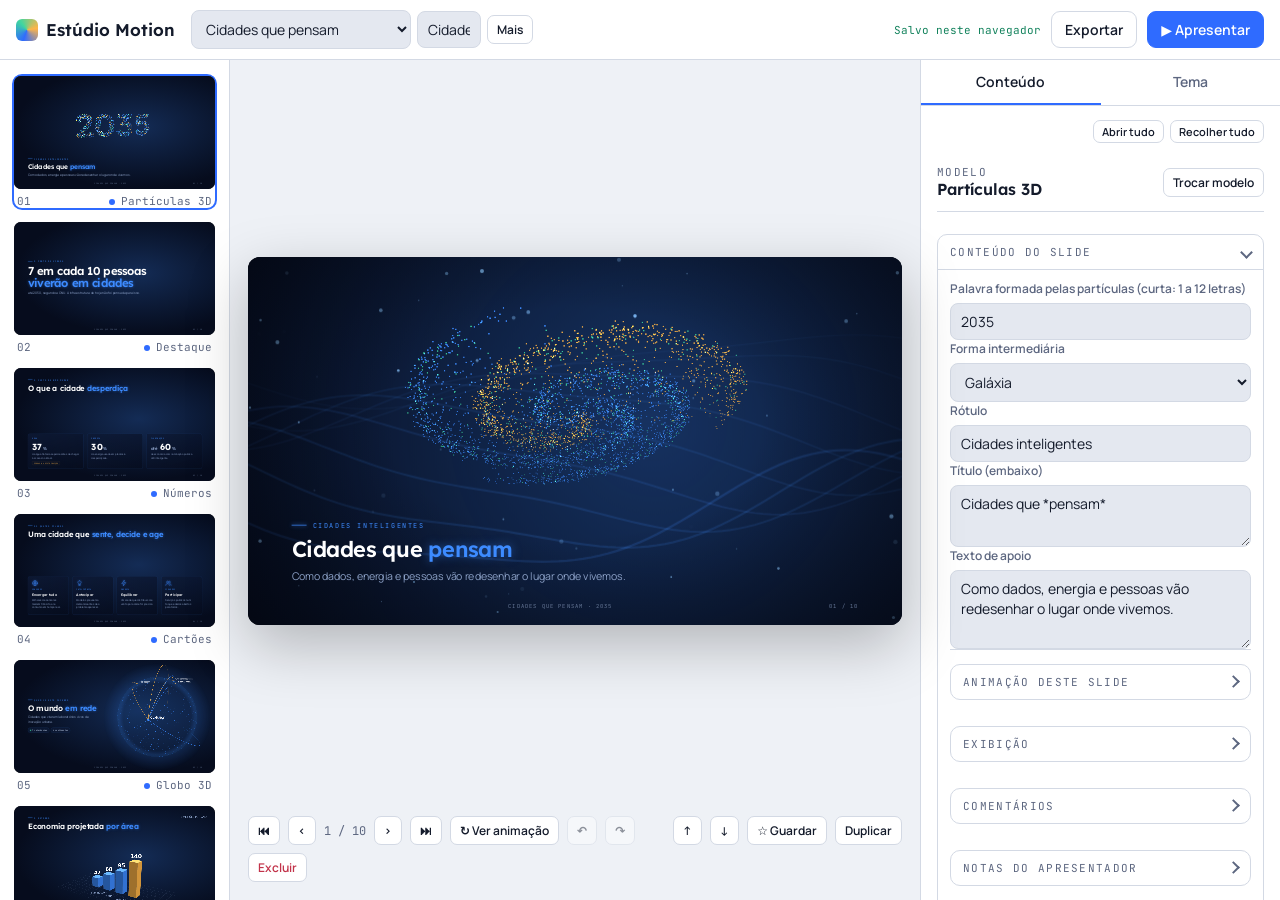
==== commit 9b7fa5da: "Fontes embutidas na exportação (offline), copiar/colar estilo entre slides e buscar e substituir Co-" ====
--- a/index.html
+++ b/index.html
@@ -1001,6 +1001,13 @@
 details.cgrp[open]>summary{border-bottom:1px solid var(--ui-line,#e3e6ec)}
 .cgrp-b{padding:6px 12px 12px}
 .cgrp-b>.f:first-child{margin-top:4px}
+
+.sty-row{margin:4px 0 8px}
+
+.find-res{max-height:320px;overflow:auto;margin:10px 0;display:grid;gap:6px}
+.find-hit{display:flex;gap:10px;align-items:flex-start;text-align:left;padding:8px 10px;border:1px solid var(--ui-line);border-radius:8px;background:var(--ui-panel);color:var(--ui-fg);cursor:pointer;font:inherit;font-size:13px}
+.find-hit:hover{border-color:#4f8cff}
+.find-hit b{min-width:22px;color:#4f8cff}
 </style>
 
 </head>
@@ -1090,7 +1097,9 @@
 const FONTS=['Lexend','Manrope','Sora','Outfit','Plus Jakarta Sans','DM Sans','Inter','Space Grotesk','Archivo','Bricolage Grotesque','Fraunces','Playfair Display','Space Mono','IBM Plex Sans','Rubik','Montserrat','Poppins'];
 const BACKGROUNDS={fibras:'Fibras de dados',grade:'Grade em perspectiva',particulas:'Constelação',poeira:'Poeira estelar 3D',galaxia:'Galáxia de partículas',vagalumes:'Vaga-lumes',fluxo:'Fluxo de partículas',aurora:'Aurora',malha:'Malha de cor',topografia:'Topografia',pontos:'Pontos em onda',luz:'Feixes de luz',bokeh:'Bokeh',liso:'Liso com brilho'};
 const fontsLoaded=new Set();
+function fontURL(list){ return 'https://fonts.googleapis.com/css2?'+[...new Set([...list,'JetBrains Mono'])].filter(Boolean).map(f=>'family='+encodeURIComponent(f).replace(/%20/g,'+')+(f==='Fraunces'||f==='Playfair Display'?':wght@400;500;600;700':f==='Space Mono'?':wght@400;700':':wght@300;400;500;600;700')).join('&')+'&display=swap'; }
 function ensureFonts(list, doc=document){
+  if(window.DK_FONTS_EMBEDDED) return; // exportado com fontes embutidas: funciona offline
   const need=[...new Set([...list,'JetBrains Mono'])].filter(f=>f&&!fontsLoaded.has(f));
   if(!need.length) return;
   need.forEach(f=>fontsLoaded.add(f));
@@ -2259,7 +2268,7 @@
   fit(); const ro=new ResizeObserver(fit); ro.observe(p); return ()=>ro.disconnect();
 }
 
-window.Deck={TEMPLATES,PRESETS,FONTS,DIRECTION,BACKGROUNDS,SHAPES,CARDS,ANIMS,TRANSITIONS,createPlayer,renderStatic,themeOf,themeVars,ensureFonts,esc,fillDefaults,
+window.Deck={TEMPLATES,PRESETS,FONTS,DIRECTION,BACKGROUNDS,SHAPES,CARDS,ANIMS,TRANSITIONS,createPlayer,renderStatic,themeOf,themeVars,ensureFonts,fontURL,esc,fillDefaults,
   setImageResolver(fn){resolveImage=fn;}, slideHTML, resolveImage:v=>resolveImage(v), ICONS,LAYOUTS,version:'2.2'};
 })();
 
@@ -2343,6 +2352,30 @@
       r.querySelector('[data-x]').onclick=()=>{ s.story.splice(+r.dataset.j,1); if(!s.story.length) delete s.story; touch(); draw(); box.open=true; }; });
     const pv=box.querySelector('[data-pv]'); if(pv) pv.onclick=()=>{ if(!player) return; player.update(sel,deck()); player.go(sel,1,true); const n=s.story.length; for(let k=1;k<=n+1;k++) setTimeout(()=>{ if(k<=n) player.next(); else player.go(sel,1,true); },1800+k*2300-2300); }; };
   draw(); const after=document.querySelector('#pane .share-box')||($('#o-trp')&&$('#o-trp').closest('.f2')); if(after) after.after(box); else $('#pane').appendChild(box); }
+/* buscar e substituir em todos os slides (textos, itens e notas) */
+function findDialog(){ const d=deck(); const m=modal(`<h3>Buscar e substituir</h3><p class="sub">Procura em títulos, textos, itens e notas de todos os slides.</p>
+  <div class="f2"><div class="f"><label for="fq">Buscar</label><input id="fq" type="text" autocomplete="off"></div><div class="f"><label for="fr">Substituir por</label><input id="fr" type="text" autocomplete="off"></div></div>
+  <label class="chk"><input type="checkbox" id="fc"> Diferenciar maiúsculas e minúsculas</label> <label class="chk"><input type="checkbox" id="fw"> Palavra inteira</label>
+  <div class="find-res" id="fres"></div><div class="row"><button class="btn" data-c>Fechar</button><button class="btn pri" data-ok disabled>Substituir tudo</button></div>`,'wide');
+  const q=m.el.querySelector('#fq'), rr=m.el.querySelector('#fr'), res=m.el.querySelector('#fres'), ok=m.el.querySelector('[data-ok]');
+  const rx=()=>{ const v=q.value; if(!v) return null; const esc2=v.replace(/[.*+?^${}()|[\]\\]/g,'\\$&'); const w=m.el.querySelector('#fw').checked; return new RegExp((w?'(?<![\\p{L}\\d])':'')+esc2+(w?'(?![\\p{L}\\d])':''),'gu'+(m.el.querySelector('#fc').checked?'':'i')); };
+  const walk=(o,fn,path)=>{ if(typeof o==='string') return fn(o,path); if(Array.isArray(o)) o.forEach((x,i)=>{ const r=walk(x,fn,path+'.'+i); if(r!==undefined) o[i]=r; }); else if(o&&typeof o==='object') Object.keys(o).forEach(k=>{ if(k==='image'||k==='src'||k==='link'||k==='photo') return; const r=walk(o[k],fn,path?path+'.'+k:k); if(r!==undefined) o[k]=r; }); };
+  const scan=()=>{ const r=rx(); res.innerHTML=''; ok.disabled=true; if(!r) return; let n=0; const rows=[];
+    d.slides.forEach((s,i)=>{ const hit=[]; walk(s.d,(str)=>{ const mm=str.match(r); if(mm){ n+=mm.length; hit.push(str); } }, ''); if(s.notes&&s.notes.match(r)){ n+=s.notes.match(r).length; hit.push('Notas: '+s.notes); }
+      if(hit.length) rows.push('<button class="find-hit" data-i="'+i+'"><b>'+(i+1)+'</b><span>'+hit.slice(0,2).map(h=>{ const t=String(h); const k=t.search(r); return esc((k>30?'…':'')+t.slice(Math.max(0,k-30),k+60)); }).join(' · ')+'</span></button>'); });
+    res.innerHTML=n?'<p class="sub">'+n+' ocorrência'+(n>1?'s':'')+' em '+rows.length+' slide'+(rows.length>1?'s':'')+'</p>'+rows.join(''):'<p class="sub">Nada encontrado.</p>'; ok.disabled=!n;
+    res.querySelectorAll('.find-hit').forEach(b=>b.onclick=()=>{ select(+b.dataset.i); }); };
+  [q,m.el.querySelector('#fc'),m.el.querySelector('#fw')].forEach(x=>x.oninput=x.onchange=scan);
+  ok.onclick=()=>{ const r=rx(); if(!r) return; snap&&snap(); let n=0; d.slides.forEach(s=>{ walk(s.d,str=>{ const nv=str.replace(r,()=>{ n++; return rr.value; }); return nv!==str?nv:undefined; },''); if(s.notes) s.notes=s.notes.replace(r,()=>{ n++; return rr.value; }); });
+    touch(); renderAll(); setStatus(n+' substituição'+(n>1?'ões':'')+' feita'+(n>1?'s':'')+' (Ctrl+Z desfaz)',true); scan(); };
+  m.el.querySelector('[data-c]').onclick=m.close; setTimeout(()=>q.focus(),50); }
+/* copiar e colar estilo entre slides */
+const STY_KEYS=['anim','speed','tr','lay','head','dur'];
+let styleClip=null; try{ styleClip=JSON.parse(localStorage.getItem(LS+'-style')||'null'); }catch(_){}
+function copyStyle(){ const s=deck().slides[sel]; if(!s) return; styleClip={t:s.t}; STY_KEYS.forEach(k=>{ if(s[k]!==undefined) styleClip[k]=s[k]; }); try{ localStorage.setItem(LS+'-style',JSON.stringify(styleClip)); }catch(_){} setStatus('Estilo copiado (animação, velocidade, transição'+(s.lay?', layout':'')+')',true); renderPane(); }
+function pasteStyle(all){ if(!styleClip) return setStatus('Copie o estilo de um slide primeiro'); const d=deck(); const list=all?d.slides:[d.slides[sel]]; snap&&snap();
+  list.forEach(s=>{ if(!s) return; STY_KEYS.forEach(k=>{ if(k==='lay'&&s.t!==styleClip.t) return; if(styleClip[k]!==undefined) s[k]=styleClip[k]; else delete s[k]; }); });
+  touch(); renderAll(); setStatus(all?'Estilo aplicado a todos os slides':'Estilo colado',true); }
 /* máscara personalizada: PNG (canal alpha) ou SVG higienizado, guardado como data URL dentro da apresentação */
 function cleanSVG(txt){ const doc=new DOMParser().parseFromString(txt,'image/svg+xml'); const root=doc.documentElement; if(!root||root.nodeName.toLowerCase()!=='svg'||doc.querySelector('parsererror')) return null;
   root.querySelectorAll('script,foreignObject,iframe,object,embed,use[href^="http"],image[href^="http"]').forEach(x=>x.remove());
@@ -2604,6 +2637,7 @@
   $('#o-anim').onchange=e=>{ if(e.target.value==='padrao') delete s.anim; else s.anim=e.target.value; animCh(); };
   $('#o-speed').onchange=e=>{ const v=+e.target.value; if(v===1) delete s.speed; else s.speed=v; animCh(); };
   paintShare(s); paintStory(s);
+  { const sb=document.createElement('div'); sb.className='btnrow sty-row'; sb.innerHTML='<button class="btn sm" type="button" data-sc title="Ctrl+Alt+C">⧉ Copiar estilo</button><button class="btn sm" type="button" data-stp'+(styleClip?'':' disabled')+' title="Ctrl+Alt+V">Colar estilo</button><button class="btn sm" type="button" data-sa'+(styleClip?'':' disabled')+'>Colar em todos</button>'; const so=pane.querySelector('.slideopts .sec'); if(so) so.after(sb); sb.querySelector('[data-sc]').onclick=copyStyle; sb.querySelector('[data-stp]').onclick=()=>pasteStyle(false); sb.querySelector('[data-sa]').onclick=()=>{ if(confirm('Aplicar este estilo (animação, velocidade, transição e layout) a todos os slides?')) pasteStyle(true); }; }
   $('#o-trp').onclick=()=>{ if(!player) return; if(sel<1){ setStatus('A prévia mostra a chegada a partir do slide anterior: escolha o 2º slide ou depois'); return; } player.go(sel-1,-1,true); setTimeout(()=>player.go(sel,1),350); };
   $('#o-tr').onchange=e=>{ if(!e.target.value) delete s.tr; else s.tr=e.target.value; touch(); if(player) player.update(sel,deck()); };
   $('#o-dur').oninput=e=>{ const v=parseFloat(e.target.value); if(v>0) s.dur=v; else delete s.dur; touch(); };
@@ -2783,7 +2817,7 @@
 $('#deckMenu').onclick=()=>{
   const m=modal(`<h3>Apresentações</h3><p class="sub">${mode==='db'?'Salvas na sua conta, disponíveis em qualquer aparelho.':'Salvas só neste navegador.'}</p><div class="menu">
   <button class="btn" data-a="new">+ Nova apresentação</button><button class="btn" data-a="vitrine">Começar de uma apresentação pronta</button><button class="btn" data-a="texto">Criar a partir de um texto corrido (relatório, e-mail, ata)</button><button class="btn" data-a="script">Criar a partir de um roteiro (texto)</button><button class="btn" data-a="dup">Duplicar esta apresentação</button>
-  <div class="sec">Qualidade</div><button class="btn" data-a="review">Revisar apresentação (nota de qualidade)</button>
+  <div class="sec">Qualidade</div><button class="btn" data-a="review">Revisar apresentação (nota de qualidade)</button><button class="btn" data-a="find">Buscar e substituir em todos os slides (Ctrl+Shift+F)</button>
   <div class="sec">Apresentar</div><button class="btn" data-a="ensaio">Ensaiar com cronômetro (tempo por slide e relatório)</button><button class="btn" data-a="stage">Modo palco (tela de espera com contagem regressiva)</button>
   <div class="sec">Exportar</div><button class="btn" data-a="pdf">Salvar em PDF (um slide por página)</button><button class="btn" data-a="rec">Gravar vídeo (narração, trilha, horizontal ou vertical)</button>
   <div class="sec">Backup</div><button class="btn" data-a="versoes">Histórico de versões (voltar no tempo)</button><button class="btn" data-a="bk">Baixar backup de todas (.json)</button><button class="btn" data-a="im">Importar backup (.json)</button>
@@ -2797,7 +2831,7 @@
     }catch(e){ setStatus('Arquivo de backup inválido'); } };
     inp.click(); });
   on('new',()=>{ const id=uid(); decks[id]=starter(); curId=id; sel=0; touch(); renderAll(); });
-  on('versoes',versionsDialog); on('script',()=>scriptDialog()); on('texto',textDialog);
+  on('versoes',versionsDialog); on('script',()=>scriptDialog()); on('texto',textDialog); on('find',findDialog);
   on('vitrine',showcaseDialog);
   on('pdf',exportPDF);
   on('rec',recordVideo);
@@ -3133,6 +3167,8 @@
   if(mod&&!typing&&k==='z'){ e.preventDefault(); e.shiftKey?redo():undo(); return; }
   if(mod&&!typing&&k==='y'){ e.preventDefault(); redo(); return; }
   if(typing) return;
+  if((e.ctrlKey||e.metaKey)&&e.shiftKey&&(e.key==='f'||e.key==='F')){ e.preventDefault(); return findDialog(); }
+  if((e.ctrlKey||e.metaKey)&&e.altKey&&(e.key==='c'||e.key==='C')){ e.preventDefault(); return copyStyle(); } if((e.ctrlKey||e.metaKey)&&e.altKey&&(e.key==='v'||e.key==='V')){ e.preventDefault(); return pasteStyle(false); }
   if(e.key==='ArrowRight') select(sel+1); if(e.key==='ArrowLeft') select(sel-1); if(e.key==='Home') select(0); if(e.key==='End') select(deck().slides.length-1);
 });
 addEventListener('beforeunload',()=>{ if(dirty&&mode!=='db') localSave(); });
@@ -3373,6 +3409,12 @@
 /* embute imagens de campos do slide e de itens (ex.: fotos da equipe) */
 async function inlineFields(fields,obj){ for(const f of fields){ if(f.t==='image'&&obj[f.k]) obj[f.k]=await inline(obj[f.k]); else if(f.t==='items') for(const it of (obj[f.k]||[])) await inlineFields(f.sub,it); } }
 const srcOf=(id,url)=>{ const el=document.getElementById(id); return el?Promise.resolve(el.textContent):fetch(url).then(r=>r.text()); };
+/* baixa as fontes do tema (só alfabetos latinos) e devolve @font-face com os arquivos embutidos */
+async function embedFonts(d){ try{ const t=D.themeOf(d); const r=await fetch(D.fontURL([t.fontDisplay,t.fontBody])); if(!r.ok) return '';
+    const css=await r.text(); let blocks=css.split(/(?=\/\* )/).filter(b=>/^\/\* (latin|latin-ext) \*\//.test(b)); if(!blocks.length) blocks=[css];
+    const cache={}; let out=''; for(const b of blocks){ let nb=b; const urls=[...b.matchAll(/url\((https:[^)]+)\)/g)].map(m=>m[1]);
+      for(const u of urls){ if(!cache[u]){ const fr=await fetch(u); if(!fr.ok) throw new Error('font'); cache[u]=await blobToData(await fr.blob()); } nb=nb.split(u).join(cache[u]); } out+=nb; }
+    return out; }catch(_){ return ''; } }
 async function exportHTML(){
   setStatus('Preparando arquivo…');
   try{
@@ -3380,9 +3422,10 @@
     d.theme=d.theme||{}; if(d.theme.logo) d.theme.logo=await inline(d.theme.logo); if(d.header&&d.header.image) d.header.image=await inline(d.header.image);
     for(const s of d.slides){ const tp=T[s.t]; if(tp) await inlineFields(tp.fields,s.d||{}); }
     const [js,css]=await Promise.all([srcOf('dk-js','engine.js'),srcOf('dk-css','engine.css')]);
+    setStatus('Embutindo as fontes…'); const fontCSS=await embedFonts(d);
     const gs=document.getElementById('gsap-js');
     const gsapTag=gs?'<script>'+gs.textContent.replace(/<\/script/gi,'<\\/script')+'<\/script>':'<script src="https://cdnjs.cloudflare.com/ajax/libs/gsap/3.12.5/gsap.min.js"><\/script>';
-    const html=`<!doctype html><html lang="pt-BR"><head><meta charset="utf-8"><meta name="viewport" content="width=device-width,initial-scale=1"><title>${esc(d.name||'Apresentação')}</title><style>html,body{height:100%;margin:0;background:#000}#app{position:fixed;inset:0}${css}</style>${gsapTag}</head><body><div id="app"></div><script>${js.replace(/<\/script/gi,'<\\/script')}<\/script><script>
+    const html=`<!doctype html><html lang="pt-BR"><head><meta charset="utf-8"><meta name="viewport" content="width=device-width,initial-scale=1"><title>${esc(d.name||'Apresentação')}</title><style>html,body{height:100%;margin:0;background:#000}#app{position:fixed;inset:0}${fontCSS}${css}</style>${gsapTag}</head><body><div id="app"></div>${fontCSS?'<script>window.DK_FONTS_EMBEDDED=true<\/script>':''}<script>${js.replace(/<\/script/gi,'<\\/script')}<\/script><script>
 const DECK=${JSON.stringify(d).replace(/</g,'\\u003c')};
 const pl=Deck.createPlayer(document.getElementById('app'),DECK,{start:0,autoplay:true,links:true});
 addEventListener('keydown',e=>{if(['ArrowRight','PageDown',' ','Enter'].includes(e.key)){e.preventDefault();pl.next();}else if(['ArrowLeft','PageUp','Backspace'].includes(e.key)){e.preventDefault();pl.prev();}else if(e.key==='Home'){pl.go(0);}else if(e.key==='End'){pl.go(pl.count-1);}else if(e.key==='f'||e.key==='F'){document.fullscreenElement?document.exitFullscreen():document.documentElement.requestFullscreen();}});
@@ -3390,7 +3433,7 @@
 let sx=null;addEventListener('touchstart',e=>{sx=e.touches[0].clientX},{passive:true});addEventListener('touchend',e=>{if(sx==null)return;const dx=e.changedTouches[0].clientX-sx;if(Math.abs(dx)>40)dx<0?pl.next():pl.prev();sx=null},{passive:true});
 <\/script></body></html>`;
     await saveFile(fileBase(d)+'.html',html,'text/html');
-    setStatus('Arquivo exportado',true);
+    setStatus(fontCSS?'Arquivo exportado (fontes embutidas: funciona offline)':'Arquivo exportado (sem internet agora: as fontes não foram embutidas)',true);
   }catch(e){ setStatus(e&&e.code==='declined'?'Exportação cancelada':'Não consegui exportar'); }
 }
 $('#exportBtn').onclick=exportHTML;
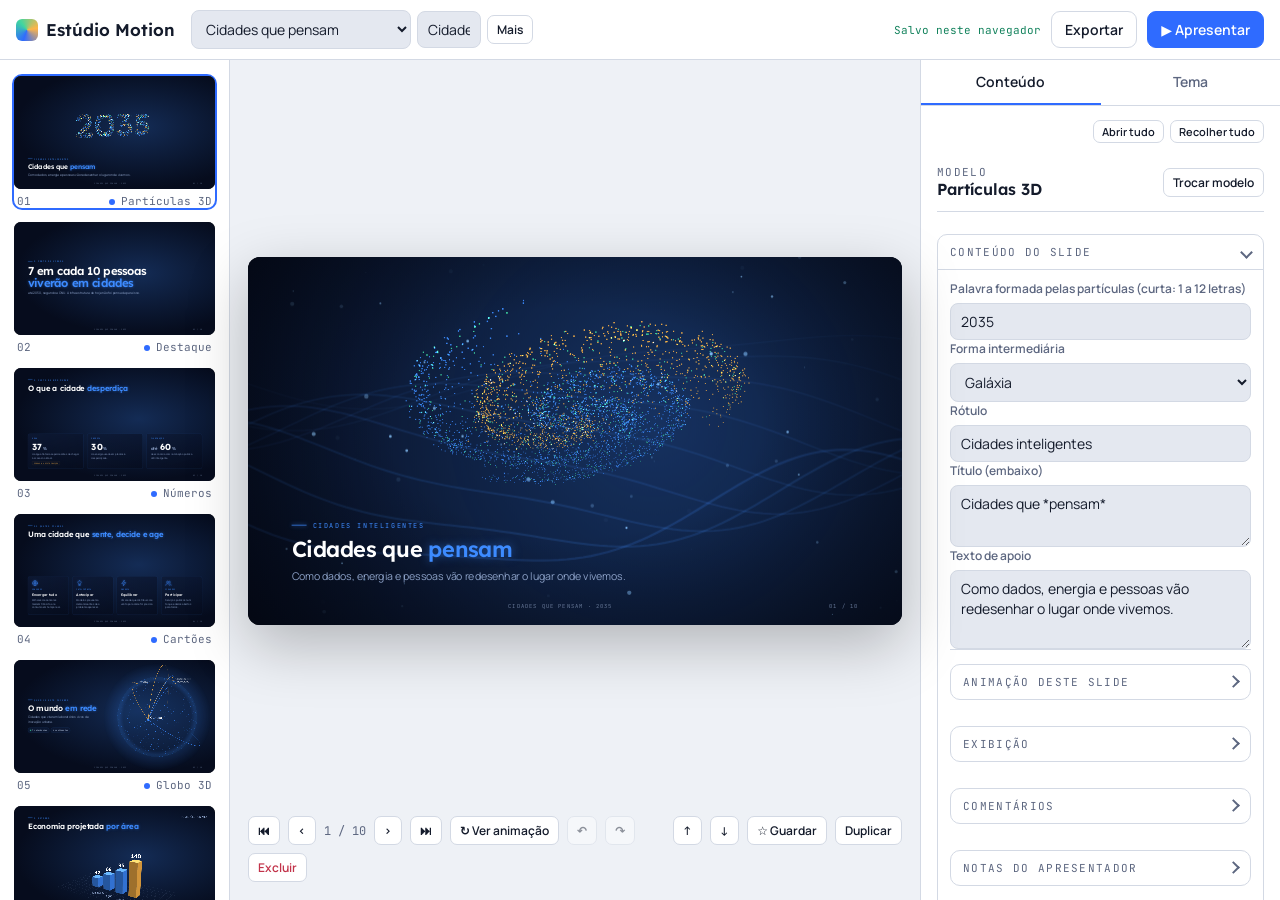
==== commit c7b95b75: "Controle pelo celular via WebRTC (QR code, notas, ponteiro) e gravação com a trilha da apresentação " ====
--- a/index.html
+++ b/index.html
@@ -1008,6 +1008,17 @@
 .find-hit{display:flex;gap:10px;align-items:flex-start;text-align:left;padding:8px 10px;border:1px solid var(--ui-line);border-radius:8px;background:var(--ui-panel);color:var(--ui-fg);cursor:pointer;font:inherit;font-size:13px}
 .find-hit:hover{border-color:#4f8cff}
 .find-hit b{min-width:22px;color:#4f8cff}
+
+/* controle pelo celular */
+.rm-box{position:absolute;right:20px;bottom:84px;z-index:50;width:300px;padding:18px;border-radius:16px;background:rgba(12,16,30,.94);border:1px solid rgba(255,255,255,.12);color:#eef2fb;text-align:center;box-shadow:0 30px 80px -20px rgba(0,0,0,.7);backdrop-filter:blur(10px)}
+.rm-box b{display:block;margin-bottom:8px}
+.rm-box p{font-size:12px;opacity:.75;margin:8px 0}
+.rm-qr{background:#fff;border-radius:10px;padding:6px;width:200px;margin:4px auto}
+.rm-qr svg{display:block;width:100%;height:auto}
+.rm-code{font:700 26px ui-monospace,Consolas,monospace;letter-spacing:.2em;color:#4f8cff}
+.show .bar [data-rm].on{color:#2fd39a}
+.rm-dot{position:absolute;z-index:40;width:22px;height:22px;margin:-11px 0 0 -11px;border-radius:50%;background:#ff3b5c;box-shadow:0 0 0 6px rgba(255,59,92,.25),0 0 30px #ff3b5c;pointer-events:none;opacity:0;transition:opacity .2s}
+.rm-dot.on{opacity:1}
 </style>
 
 </head>
@@ -2369,6 +2380,8 @@
   ok.onclick=()=>{ const r=rx(); if(!r) return; snap&&snap(); let n=0; d.slides.forEach(s=>{ walk(s.d,str=>{ const nv=str.replace(r,()=>{ n++; return rr.value; }); return nv!==str?nv:undefined; },''); if(s.notes) s.notes=s.notes.replace(r,()=>{ n++; return rr.value; }); });
     touch(); renderAll(); setStatus(n+' substituição'+(n>1?'ões':'')+' feita'+(n>1?'s':'')+' (Ctrl+Z desfaz)',true); scan(); };
   m.el.querySelector('[data-c]').onclick=m.close; setTimeout(()=>q.focus(),50); }
+/* página do controle pelo celular (pasta remote/ publicada) */
+const REMOTE_URL=(()=>{ try{ return localStorage.getItem('em-remote-url')||''; }catch(_){ return ''; } })()||'https://rafaelbalbinoprojetos.github.io/estudio-motion-controle/';
 /* copiar e colar estilo entre slides */
 const STY_KEYS=['anim','speed','tr','lay','head','dur'];
 let styleClip=null; try{ styleClip=JSON.parse(localStorage.getItem(LS+'-style')||'null'); }catch(_){}
@@ -3261,10 +3274,11 @@
   const d=o.deck||deck(); if(!d.slides.length) return;
   const th=D.themeOf(d);
   const hostHTML=o.vertical?`<div class="vframe" style='${D.themeVars(th)}'><div class="vf-top"><span class="vf-k"></span><b class="vf-t"></b></div><div class="host vf-host"></div><div class="vf-bot"><span class="vf-brand">${esc(d.footerText||d.name||'')}</span><div class="vf-pg"><i></i></div></div></div>`:'<div class="host"></div>';
-  const w=document.createElement('div'); w.className='show'+(o.recording?' rec':'')+(o.vertical?' vert':''); w.innerHTML=`${hostHTML}<div class="bar"><button data-x aria-label="Sair">✕</button><button data-first aria-label="Primeiro slide" title="Primeiro slide (Home)">⏮</button><button data-p aria-label="Anterior">‹</button><div class="pg"><i></i></div><span class="n"></span><button data-n aria-label="Próximo">›</button><button data-last aria-label="Último slide" title="Último slide (End)">⏭</button><button data-v aria-label="Janela do apresentador" title="Janela do apresentador (P)">🗒</button><button data-tool="laser" aria-label="Ponteiro laser" title="Ponteiro laser (L)">●</button><button data-tool="zoom" aria-label="Zoom" title="Zoom: clique para aproximar (Z)">⌕</button><button data-tool="voice" aria-label="Comando por voz" title="Comando por voz (V)">🎙</button><button data-tool="cc" aria-label="Legendas ao vivo" title="Legendas ao vivo (C)">CC</button><button data-tool="a11y" aria-label="Alto contraste" title="Alto contraste (A)">◐</button><button data-tool="help" aria-label="Atalhos" title="Atalhos (?)">?</button><button data-f aria-label="Tela cheia">⤢</button></div><canvas class="laser" aria-hidden="true"></canvas><div class="voice-chip" hidden></div>`;
+  const w=document.createElement('div'); w.className='show'+(o.recording?' rec':'')+(o.vertical?' vert':''); w.innerHTML=`${hostHTML}<div class="bar"><button data-x aria-label="Sair">✕</button><button data-first aria-label="Primeiro slide" title="Primeiro slide (Home)">⏮</button><button data-p aria-label="Anterior">‹</button><div class="pg"><i></i></div><span class="n"></span><button data-n aria-label="Próximo">›</button><button data-last aria-label="Último slide" title="Último slide (End)">⏭</button><button data-v aria-label="Janela do apresentador" title="Janela do apresentador (P)">🗒</button><button data-rm aria-label="Controle pelo celular" title="Controle pelo celular">📱</button><button data-tool="laser" aria-label="Ponteiro laser" title="Ponteiro laser (L)">●</button><button data-tool="zoom" aria-label="Zoom" title="Zoom: clique para aproximar (Z)">⌕</button><button data-tool="voice" aria-label="Comando por voz" title="Comando por voz (V)">🎙</button><button data-tool="cc" aria-label="Legendas ao vivo" title="Legendas ao vivo (C)">CC</button><button data-tool="a11y" aria-label="Alto contraste" title="Alto contraste (A)">◐</button><button data-tool="help" aria-label="Atalhos" title="Atalhos (?)">?</button><button data-f aria-label="Tela cheia">⤢</button></div><canvas class="laser" aria-hidden="true"></canvas><div class="voice-chip" hidden></div>`;
   document.body.appendChild(w);
   let pop=null;
-  const tell=msg=>{ try{ if(pop&&!pop.closed) pop.postMessage(Object.assign({em:1},msg),'*'); }catch(_){} };
+  let rmConns=[];
+  const tell=msg=>{ try{ if(pop&&!pop.closed) pop.postMessage(Object.assign({em:1},msg),'*'); }catch(_){} if(msg.type!=='deck') rmConns.forEach(c=>{ try{ c.open&&c.send(msg); }catch(_){} }); };
   const R=o.rehearse?rehearsal(d,o.rehearse,w):null;
   const upd=n=>{ if(R) R.go(n); w.querySelector('.n').textContent=(n+1)+' / '+d.slides.length; w.querySelector('.pg i').style.width=((n+1)/d.slides.length*100)+'%'; tell({type:'index',n});
     if(o.vertical){ const s=d.slides[n]||{}, sd=s.d||{}; const vt=w.querySelector('.vf-t'), vk=w.querySelector('.vf-k'); vk.textContent=sd.kicker||''; vt.innerHTML=esc(plain(sd.title||sd.quote||sd.word||'')).replace(/\n/g,'<br>'); w.querySelector('.vf-pg i').style.width=((n+1)/d.slides.length*100)+'%';
@@ -3292,6 +3306,30 @@
     else if(m.type==='next') pl.next(); else if(m.type==='prev') pl.prev(); else if(m.type==='go') pl.go(+m.n); else if(m.type==='first'||m.type==='last'){ let j=m.type==='first'?0:d.slides.length-1; const st=m.type==='first'?1:-1; while(d.slides[j]&&d.slides[j].hidden) j+=st; if(d.slides[j]) pl.go(j); }
     else if(m.type==='replay') pl.replay(); else if(m.type==='black') black(); else if(m.type==='pause'){ const g=window.gsap&&gsap.globalTimeline; if(g){ g.paused(!g.paused()); tell({type:'paused',v:g.paused()}); } } };
   addEventListener('message',onMsg);
+  /* ---------- controle pelo celular (ponte WebRTC pela internet) ---------- */
+  let rmPeer=null, rmBox=null, rmDot=null; const rmT0=Date.now();
+  const rmFrame=()=>o.vertical?w.querySelector('.vframe'):w.querySelector('.host');
+  const rmSlides=()=>d.slides.map(s=>({title:plain((s.d&&(s.d.title||s.d.quote||s.d.kicker||s.d.word))||(T[s.t]||{}).name||'').slice(0,90),notes:s.notes||'',hidden:!!s.hidden,steps:(s.story||[]).length}));
+  const rmCmd=m=>{ if(!m||!m.type) return; const vis=st=>{ let j=st>0?0:d.slides.length-1; while(d.slides[j]&&d.slides[j].hidden) j+=st; return j; };
+    const tryGo=(j,k=0)=>{ if(pl.index===j||k>12) return; pl.go(j); setTimeout(()=>tryGo(j,k+1),350); }; // durante uma transição o comando é repetido até chegar
+    if(m.type==='next') pl.next(); else if(m.type==='prev') pl.prev(); else if(m.type==='first') tryGo(vis(1)); else if(m.type==='last') tryGo(vis(-1)); else if(m.type==='go') tryGo(+m.n);
+    else if(m.type==='black') black(); else if(m.type==='replay') pl.replay();
+    else if(m.type==='ptr'){ const f=rmFrame(); if(!rmDot){ rmDot=document.createElement('i'); rmDot.className='rm-dot'; } if(rmDot.parentNode!==f) f.appendChild(rmDot); rmDot.style.left=(m.x*100)+'%'; rmDot.style.top=(m.y*100)+'%'; rmDot.classList.toggle('on',!!m.on); } };
+  const loadJS=src=>new Promise((res,rej)=>{ if([...document.scripts].some(s=>s.src===src)) return res(); const s=document.createElement('script'); s.src=src; s.onload=res; s.onerror=rej; document.head.appendChild(s); });
+  const remoteOpen=async()=>{ if(rmBox){ rmBox.hidden=!rmBox.hidden; return; }
+    rmBox=document.createElement('div'); rmBox.className='rm-box'; rmBox.innerHTML='<b>Controle pelo celular</b><p>Preparando…</p>'; w.appendChild(rmBox);
+    rmBox.addEventListener('click',ev=>ev.stopPropagation());
+    try{ await Promise.all([loadJS('https://unpkg.com/peerjs@1.5.4/dist/peerjs.min.js'),loadJS('https://cdnjs.cloudflare.com/ajax/libs/qrcode-generator/1.4.4/qrcode.min.js')]); }
+    catch(_){ rmBox.innerHTML='<b>Controle pelo celular</b><p>Sem internet: o controle pelo celular precisa de conexão nos dois aparelhos.</p><button class="btn sm" data-rx>Fechar</button>'; rmBox.querySelector('[data-rx]').onclick=()=>{ rmBox.remove(); rmBox=null; }; return; }
+    const code=Array.from(crypto.getRandomValues(new Uint8Array(6)),v=>'ABCDEFGHJKLMNPQRSTUVWXYZ23456789'[v%32]).join('');
+    rmPeer=new Peer('em-'+code);
+    rmPeer.on('error',err=>{ rmBox.querySelector('p').textContent='Não consegui abrir a ponte ('+(err.type||'erro')+'). Tente de novo.'; });
+    rmPeer.on('open',()=>{ const url=REMOTE_URL+'#'+code; let svg=''; try{ const q=qrcode(0,'M'); q.addData(url); q.make(); svg=q.createSvgTag({cellSize:5,margin:2,scalable:true}); }catch(_){}
+      rmBox.innerHTML='<b>Controle pelo celular</b><div class="rm-qr">'+svg+'</div><p>Aponte a câmera do celular para o QR code<br>ou abra <u>'+esc(REMOTE_URL.replace(/^https?:\/\//,''))+'</u> e digite:</p><div class="rm-code">'+code+'</div><p class="rm-st">Aguardando o celular…</p><button class="btn sm" data-rx>Esconder</button>';
+      rmBox.querySelector('[data-rx]').onclick=()=>{ rmBox.hidden=true; }; });
+    rmPeer.on('connection',c=>{ c.on('open',()=>{ rmConns.push(c); c.send({type:'deck',slides:rmSlides(),n:pl.index,t0:Date.now()-rmT0}); const st=rmBox&&rmBox.querySelector('.rm-st'); if(st) st.textContent='Celular conectado ✓'; setTimeout(()=>{ if(rmBox) rmBox.hidden=true; },1200); w.querySelector('.bar [data-rm]').classList.add('on'); });
+      c.on('data',rmCmd); c.on('close',()=>{ rmConns=rmConns.filter(x=>x!==c); if(!rmConns.length) w.querySelector('.bar [data-rm]').classList.remove('on'); }); }); };
+  w.querySelector('.bar [data-rm]').onclick=ev=>{ ev.stopPropagation(); remoteOpen(); };
   const openPresenter=()=>{ if(pop&&!pop.closed){ pop.focus(); return; } pop=open(location.pathname+location.search+'#presenter','estudio-motion-apresentador','width=1100,height=720'); if(!pop) setStatus('O navegador bloqueou a janela do apresentador'); };
   /* ---------- ferramentas do apresentador: laser, zoom, voz e atalhos ---------- */
   const host=w.querySelector('.host'), lc=w.querySelector('.laser'), lx=lc.getContext('2d'), chip=w.querySelector('.voice-chip');
@@ -3344,7 +3382,7 @@
   toolBtn('cc').onclick=e=>{ e.stopPropagation(); setCC(!ccOn); };
   toolBtn('a11y').onclick=e=>{ e.stopPropagation(); setA11y(); };
   let closed=false;
-  const close=()=>{ if(closed) return; closed=true; if(music) music.stop(); if(R) setTimeout(()=>R.finish(),50); clearInterval(stageT); voiceOn=false; ccOn=false; syncRec(); clearTimeout(ccT); setLaser(false); removeEventListener('resize',sizeL); tell({type:'end'}); pl.destroy(); w.remove(); removeEventListener('keydown',key); removeEventListener('message',onMsg); try{ if(document.fullscreenElement) document.exitFullscreen(); }catch(_){} if(location.hash.startsWith('#play-')) try{ history.replaceState(null,'',location.pathname+location.search); }catch(_){} o.onClose&&o.onClose(); };
+  const close=()=>{ if(closed) return; closed=true; if(music) music.stop(); if(R) setTimeout(()=>R.finish(),50); clearInterval(stageT); voiceOn=false; ccOn=false; syncRec(); clearTimeout(ccT); setLaser(false); removeEventListener('resize',sizeL); tell({type:'end'}); try{ rmPeer&&rmPeer.destroy(); }catch(_){} pl.destroy(); w.remove(); removeEventListener('keydown',key); removeEventListener('message',onMsg); try{ if(document.fullscreenElement) document.exitFullscreen(); }catch(_){} if(location.hash.startsWith('#play-')) try{ history.replaceState(null,'',location.pathname+location.search); }catch(_){} o.onClose&&o.onClose(); };
   const key=e=>{ const k=e.key.toLowerCase();
     if(e.key==='Escape'){ if(help) return toggleHelp(); if(w.classList.contains('blackout')) return black(); if(zoomed||zoomMode) return setZoom(false); return close(); }
     if(e.key==='F5'&&!e.ctrlKey&&!e.metaKey){ e.preventDefault(); return fs(); }
@@ -3463,12 +3501,14 @@
     <div class="f"><label>Formato</label><div class="seg"><label><input type="radio" name="rf" value="h" checked> Horizontal 16:9 (YouTube, apresentações)</label><label><input type="radio" name="rf" value="v"> Vertical 9:16 (Reels, Stories, TikTok)</label></div></div>
     <div class="f"><label>Avanço dos slides</label><div class="seg"><label><input type="radio" name="ra" value="auto" checked> Automático (${secs}s por slide, ou o tempo de cada slide)</label><label><input type="radio" name="ra" value="man"> Eu avanço com as setas enquanto narro (Esc termina)</label></div></div>
     <label class="chk"><input type="checkbox" id="rMic"> Gravar minha narração pelo microfone</label>
-    <div class="f"><label for="rMus">Trilha sonora (opcional, .mp3 ou .wav)</label><input type="file" id="rMus" accept="audio/*"><span class="hint">A música abaixa sozinha enquanto você fala.</span></div>
+    ${d.music?'<label class="chk"><input type="checkbox" id="rDm" checked> Usar a trilha da apresentação ('+esc(d.music.name||'música')+')</label>':''}
+    <div class="f"><label for="rMus">${d.music?'Ou outra trilha':'Trilha sonora'} (opcional, .mp3 ou .wav)</label><input type="file" id="rMus" accept="audio/*"><span class="hint">A música abaixa sozinha enquanto você fala.</span></div>
     <div class="f"><label for="rVol">Volume da trilha</label><input type="range" id="rVol" min="0" max="100" value="35"></div>
     <div class="row"><button class="btn" data-c>Cancelar</button><button class="btn pri" data-ok>Começar</button></div>`,'confirm');
     m.el.querySelector('[data-c]').onclick=()=>{ m.close(); res(null); };
-    m.el.querySelector('[data-ok]').onclick=()=>{ const q=s=>m.el.querySelector(s); const c={vertical:q('[name=rf]:checked').value==='v',manual:q('[name=ra]:checked').value==='man',mic:q('#rMic').checked,music:q('#rMus').files[0]||null,vol:+q('#rVol').value/100}; m.close(); res(c); }; });
+    m.el.querySelector('[data-ok]').onclick=()=>{ const q=s=>m.el.querySelector(s); const c={vertical:q('[name=rf]:checked').value==='v',manual:q('[name=ra]:checked').value==='man',mic:q('#rMic').checked,music:q('#rMus').files[0]||null,deckMusic:!!(q('#rDm')&&q('#rDm').checked),vol:+q('#rVol').value/100}; m.close(); res(c); }; });
   if(!cfg) return;
+  if(!cfg.music&&cfg.deckMusic&&d.music){ try{ cfg.music=d.music.src?await (await fetch(D.resolveImage(d.music.src))).blob():await IDB.get('music-'+curId); }catch(_){ cfg.music=null; } if(!cfg.music) setStatus('Não achei a trilha da apresentação: gravando sem ela'); }
   let stream; try{ stream=await navigator.mediaDevices.getDisplayMedia({video:{frameRate:30,displaySurface:'browser'},audio:false,preferCurrentTab:true,selfBrowserSurface:'include'}); }catch(e){ setStatus('Gravação cancelada'); return; }
   /* áudio: microfone + trilha com "ducking" automático */
   let actx=null, mic=null, duckT=null, musicEl=null; const audioTracks=[];
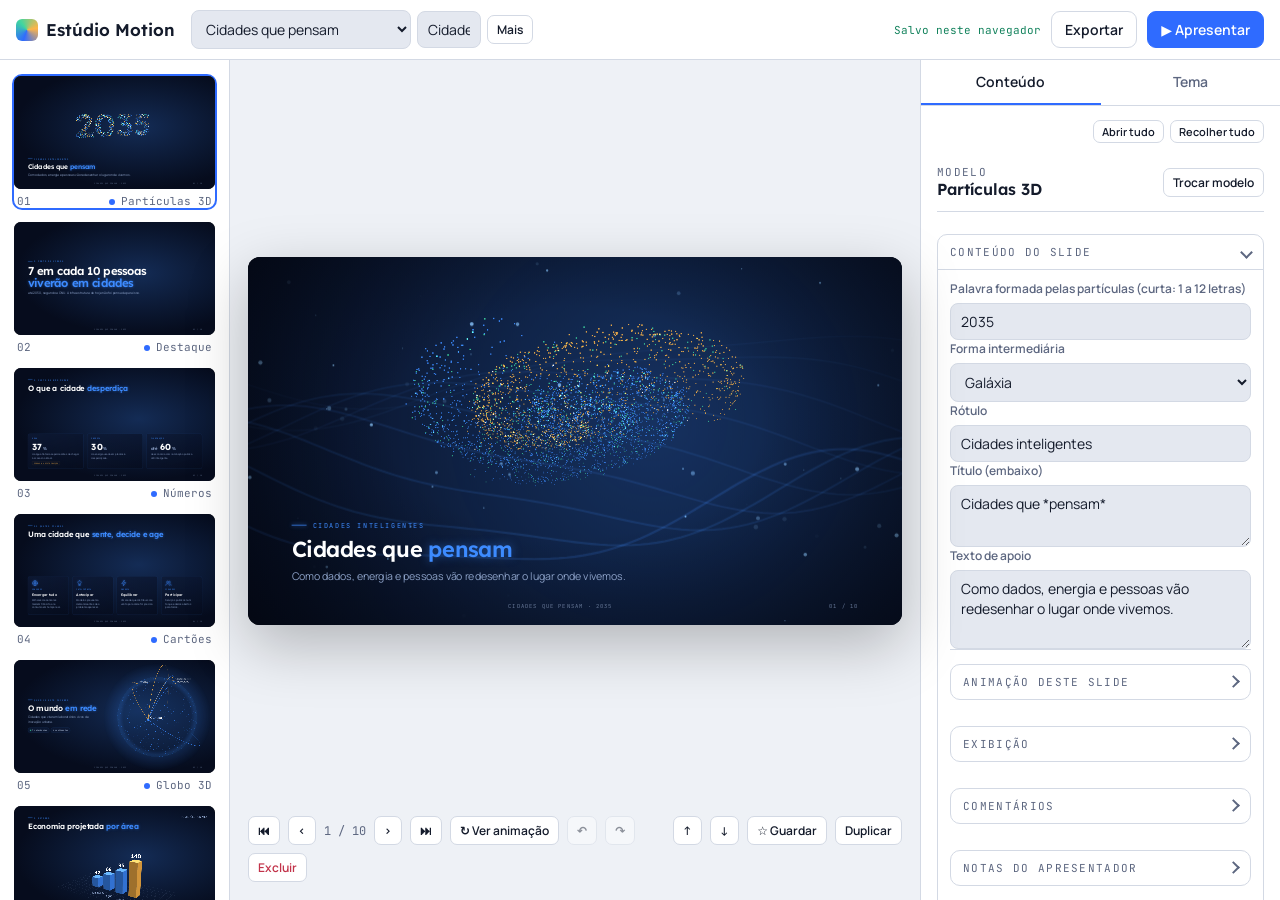
==== commit 26109bdf: "QR code do controle aponta para o GitHub Pages do repositório Co-Authored-By: Claude Opus 5.5 <norep" ====
--- a/index.html
+++ b/index.html
@@ -2381,7 +2381,7 @@
     touch(); renderAll(); setStatus(n+' substituição'+(n>1?'ões':'')+' feita'+(n>1?'s':'')+' (Ctrl+Z desfaz)',true); scan(); };
   m.el.querySelector('[data-c]').onclick=m.close; setTimeout(()=>q.focus(),50); }
 /* página do controle pelo celular (pasta remote/ publicada) */
-const REMOTE_URL=(()=>{ try{ return localStorage.getItem('em-remote-url')||''; }catch(_){ return ''; } })()||'https://rafaelbalbinoprojetos.github.io/estudio-motion-controle/';
+const REMOTE_URL=(()=>{ try{ return localStorage.getItem('em-remote-url')||''; }catch(_){ return ''; } })()||'https://rafaelbalbinoprojetos.github.io/powerpoint_studio/remote/';
 /* copiar e colar estilo entre slides */
 const STY_KEYS=['anim','speed','tr','lay','head','dur'];
 let styleClip=null; try{ styleClip=JSON.parse(localStorage.getItem(LS+'-style')||'null'); }catch(_){}
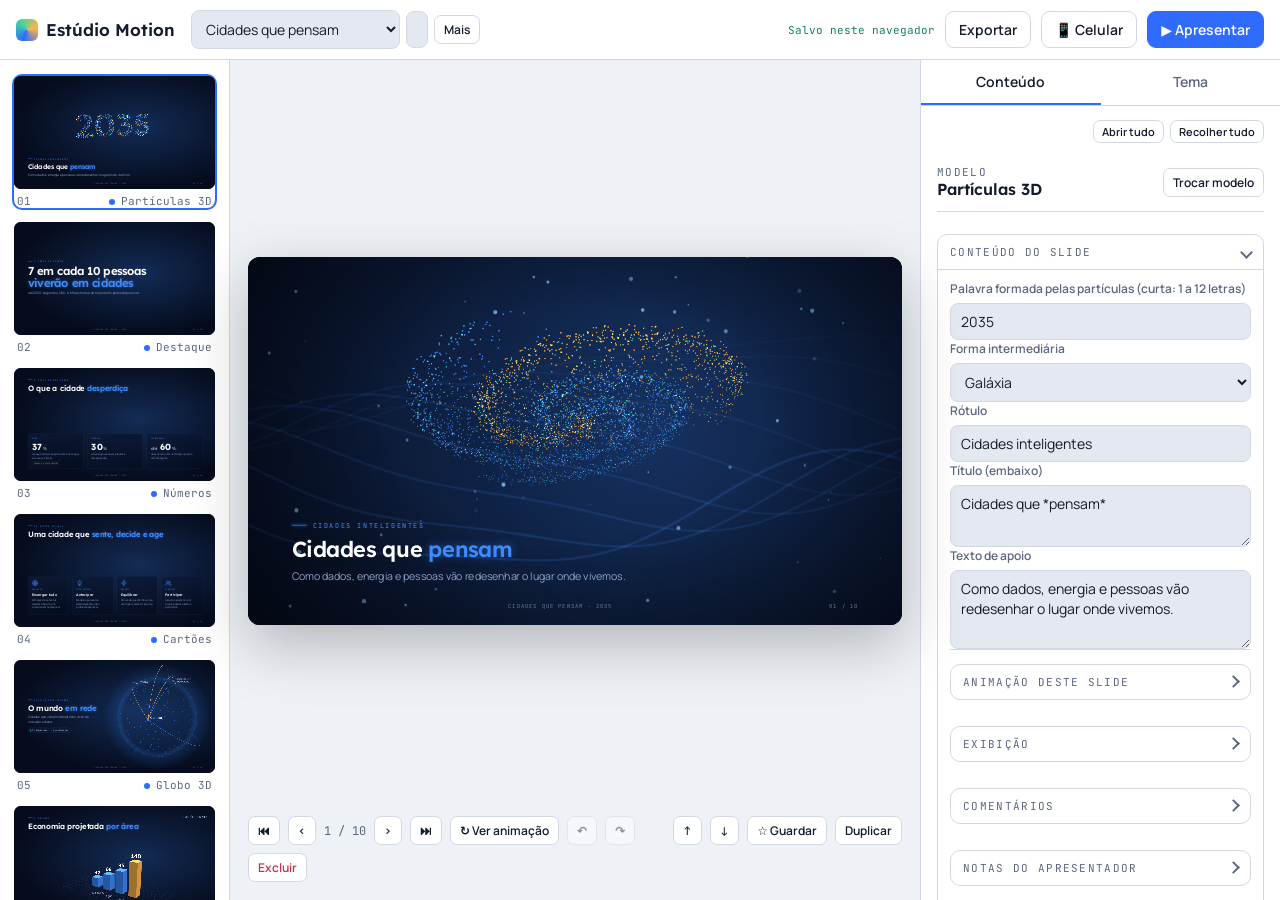
==== commit f7503b85: "Controle pelo celular mais visível: botão 📱 Celular no topo, QR code centralizado e tecla K Co-Autho" ====
--- a/index.html
+++ b/index.html
@@ -1019,6 +1019,10 @@
 .show .bar [data-rm].on{color:#2fd39a}
 .rm-dot{position:absolute;z-index:40;width:22px;height:22px;margin:-11px 0 0 -11px;border-radius:50%;background:#ff3b5c;box-shadow:0 0 0 6px rgba(255,59,92,.25),0 0 30px #ff3b5c;pointer-events:none;opacity:0;transition:opacity .2s}
 .rm-dot.on{opacity:1}
+
+.show .bar .rm-btn{width:auto!important;padding:0 12px;font-size:13px;font-weight:600;color:#fff;background:rgba(79,140,255,.25);border-color:rgba(79,140,255,.6)}
+.rm-box{bottom:50%;right:50%;transform:translate(50%,50%)}
+.rm-box .btn{background:rgba(255,255,255,.1);color:#eef2fb;border-color:rgba(255,255,255,.25)}
 </style>
 
 </head>
@@ -1034,7 +1038,7 @@
     <span class="sp"></span>
     <span class="status" id="status">Carregando…</span>
     <button class="btn" id="exportBtn" title="Baixar arquivo HTML que roda sozinho">Exportar</button>
-    <button class="btn pri" id="playBtn">▶ Apresentar</button>
+    <button class="btn" id="phoneBtn" title="Apresentar e controlar pelo celular (QR code)">📱 Celular</button><button class="btn pri" id="playBtn">▶ Apresentar</button>
   </header>
 
   <div class="work">
@@ -3274,7 +3278,7 @@
   const d=o.deck||deck(); if(!d.slides.length) return;
   const th=D.themeOf(d);
   const hostHTML=o.vertical?`<div class="vframe" style='${D.themeVars(th)}'><div class="vf-top"><span class="vf-k"></span><b class="vf-t"></b></div><div class="host vf-host"></div><div class="vf-bot"><span class="vf-brand">${esc(d.footerText||d.name||'')}</span><div class="vf-pg"><i></i></div></div></div>`:'<div class="host"></div>';
-  const w=document.createElement('div'); w.className='show'+(o.recording?' rec':'')+(o.vertical?' vert':''); w.innerHTML=`${hostHTML}<div class="bar"><button data-x aria-label="Sair">✕</button><button data-first aria-label="Primeiro slide" title="Primeiro slide (Home)">⏮</button><button data-p aria-label="Anterior">‹</button><div class="pg"><i></i></div><span class="n"></span><button data-n aria-label="Próximo">›</button><button data-last aria-label="Último slide" title="Último slide (End)">⏭</button><button data-v aria-label="Janela do apresentador" title="Janela do apresentador (P)">🗒</button><button data-rm aria-label="Controle pelo celular" title="Controle pelo celular">📱</button><button data-tool="laser" aria-label="Ponteiro laser" title="Ponteiro laser (L)">●</button><button data-tool="zoom" aria-label="Zoom" title="Zoom: clique para aproximar (Z)">⌕</button><button data-tool="voice" aria-label="Comando por voz" title="Comando por voz (V)">🎙</button><button data-tool="cc" aria-label="Legendas ao vivo" title="Legendas ao vivo (C)">CC</button><button data-tool="a11y" aria-label="Alto contraste" title="Alto contraste (A)">◐</button><button data-tool="help" aria-label="Atalhos" title="Atalhos (?)">?</button><button data-f aria-label="Tela cheia">⤢</button></div><canvas class="laser" aria-hidden="true"></canvas><div class="voice-chip" hidden></div>`;
+  const w=document.createElement('div'); w.className='show'+(o.recording?' rec':'')+(o.vertical?' vert':''); w.innerHTML=`${hostHTML}<div class="bar"><button data-x aria-label="Sair">✕</button><button data-first aria-label="Primeiro slide" title="Primeiro slide (Home)">⏮</button><button data-p aria-label="Anterior">‹</button><div class="pg"><i></i></div><span class="n"></span><button data-n aria-label="Próximo">›</button><button data-last aria-label="Último slide" title="Último slide (End)">⏭</button><button data-v aria-label="Janela do apresentador" title="Janela do apresentador (P)">🗒</button><button data-rm aria-label="Controle pelo celular" title="Controle pelo celular (K)" class="rm-btn">📱 Celular</button><button data-tool="laser" aria-label="Ponteiro laser" title="Ponteiro laser (L)">●</button><button data-tool="zoom" aria-label="Zoom" title="Zoom: clique para aproximar (Z)">⌕</button><button data-tool="voice" aria-label="Comando por voz" title="Comando por voz (V)">🎙</button><button data-tool="cc" aria-label="Legendas ao vivo" title="Legendas ao vivo (C)">CC</button><button data-tool="a11y" aria-label="Alto contraste" title="Alto contraste (A)">◐</button><button data-tool="help" aria-label="Atalhos" title="Atalhos (?)">?</button><button data-f aria-label="Tela cheia">⤢</button></div><canvas class="laser" aria-hidden="true"></canvas><div class="voice-chip" hidden></div>`;
   document.body.appendChild(w);
   let pop=null;
   let rmConns=[];
@@ -3330,6 +3334,7 @@
     rmPeer.on('connection',c=>{ c.on('open',()=>{ rmConns.push(c); c.send({type:'deck',slides:rmSlides(),n:pl.index,t0:Date.now()-rmT0}); const st=rmBox&&rmBox.querySelector('.rm-st'); if(st) st.textContent='Celular conectado ✓'; setTimeout(()=>{ if(rmBox) rmBox.hidden=true; },1200); w.querySelector('.bar [data-rm]').classList.add('on'); });
       c.on('data',rmCmd); c.on('close',()=>{ rmConns=rmConns.filter(x=>x!==c); if(!rmConns.length) w.querySelector('.bar [data-rm]').classList.remove('on'); }); }); };
   w.querySelector('.bar [data-rm]').onclick=ev=>{ ev.stopPropagation(); remoteOpen(); };
+  if(o.remote) setTimeout(remoteOpen,600);
   const openPresenter=()=>{ if(pop&&!pop.closed){ pop.focus(); return; } pop=open(location.pathname+location.search+'#presenter','estudio-motion-apresentador','width=1100,height=720'); if(!pop) setStatus('O navegador bloqueou a janela do apresentador'); };
   /* ---------- ferramentas do apresentador: laser, zoom, voz e atalhos ---------- */
   const host=w.querySelector('.host'), lc=w.querySelector('.laser'), lx=lc.getContext('2d'), chip=w.querySelector('.voice-chip');
@@ -3390,7 +3395,7 @@
     if(stageEl&&['ArrowRight','PageDown',' ','Enter'].includes(e.key)){ e.preventDefault(); return endStage(); }
     if(e.key==='Home'||e.key==='End'){ e.preventDefault(); let j=e.key==='Home'?0:d.slides.length-1; const st=e.key==='Home'?1:-1; while(d.slides[j]&&d.slides[j].hidden&&j>=0&&j<d.slides.length) j+=st; if(d.slides[j]) pl.go(j); return; }
     if(['ArrowRight','PageDown',' ','Enter'].includes(e.key)){e.preventDefault(); if(music&&music.sync) music.onBeat(()=>pl.next()); else pl.next();} else if(['ArrowLeft','PageUp','Backspace'].includes(e.key)){e.preventDefault();pl.prev();}
-    else if(k==='f') fs(); else if(k==='p') openPresenter(); else if(k==='l') setLaser(!laser); else if(k==='z') setZoom(!zoomMode); else if(k==='v') setVoice(!voiceOn); else if(k==='c') setCC(!ccOn); else if(k==='a') setA11y(); else if(k==='b'||k==='.') black(); else if(k==='r'&&R) R.pause(); else if(k==='m'&&music) say(music.toggle()?'♪ Música ligada':'♪ Música desligada',1400); else if(e.key==='?'||k==='h') toggleHelp(); };
+    else if(k==='f') fs(); else if(k==='p') openPresenter(); else if(k==='k') remoteOpen(); else if(k==='l') setLaser(!laser); else if(k==='z') setZoom(!zoomMode); else if(k==='v') setVoice(!voiceOn); else if(k==='c') setCC(!ccOn); else if(k==='a') setA11y(); else if(k==='b'||k==='.') black(); else if(k==='r'&&R) R.pause(); else if(k==='m'&&music) say(music.toggle()?'♪ Música ligada':'♪ Música desligada',1400); else if(e.key==='?'||k==='h') toggleHelp(); };
   addEventListener('keydown',key);
   w.querySelector('.bar [data-x]').onclick=close; w.querySelector('.bar [data-p]').onclick=()=>pl.prev(); w.querySelector('.bar [data-n]').onclick=()=>pl.next();
   const firstVis=()=>{ let j=0; while(j<d.slides.length-1&&d.slides[j].hidden) j++; return j; }, lastVis=()=>{ let j=d.slides.length-1; while(j>0&&d.slides[j].hidden) j--; return j; };
@@ -3403,6 +3408,7 @@
   return {close,player:pl,frame:o.vertical?w.querySelector('.vframe'):w.querySelector('.host'),countdown};
 }
 $('#playBtn').onclick=()=>present(sel);
+$('#phoneBtn').onclick=()=>present(sel,{remote:true});
 window.EstudioMotion={present:(i,o)=>present(i||0,o||{}),csvRows,applyRows,review,brandKit,version:'3.1'}; // gancho para testes e automações
 
 /* janela do apresentador: slide atual, próximo, notas e cronômetro */
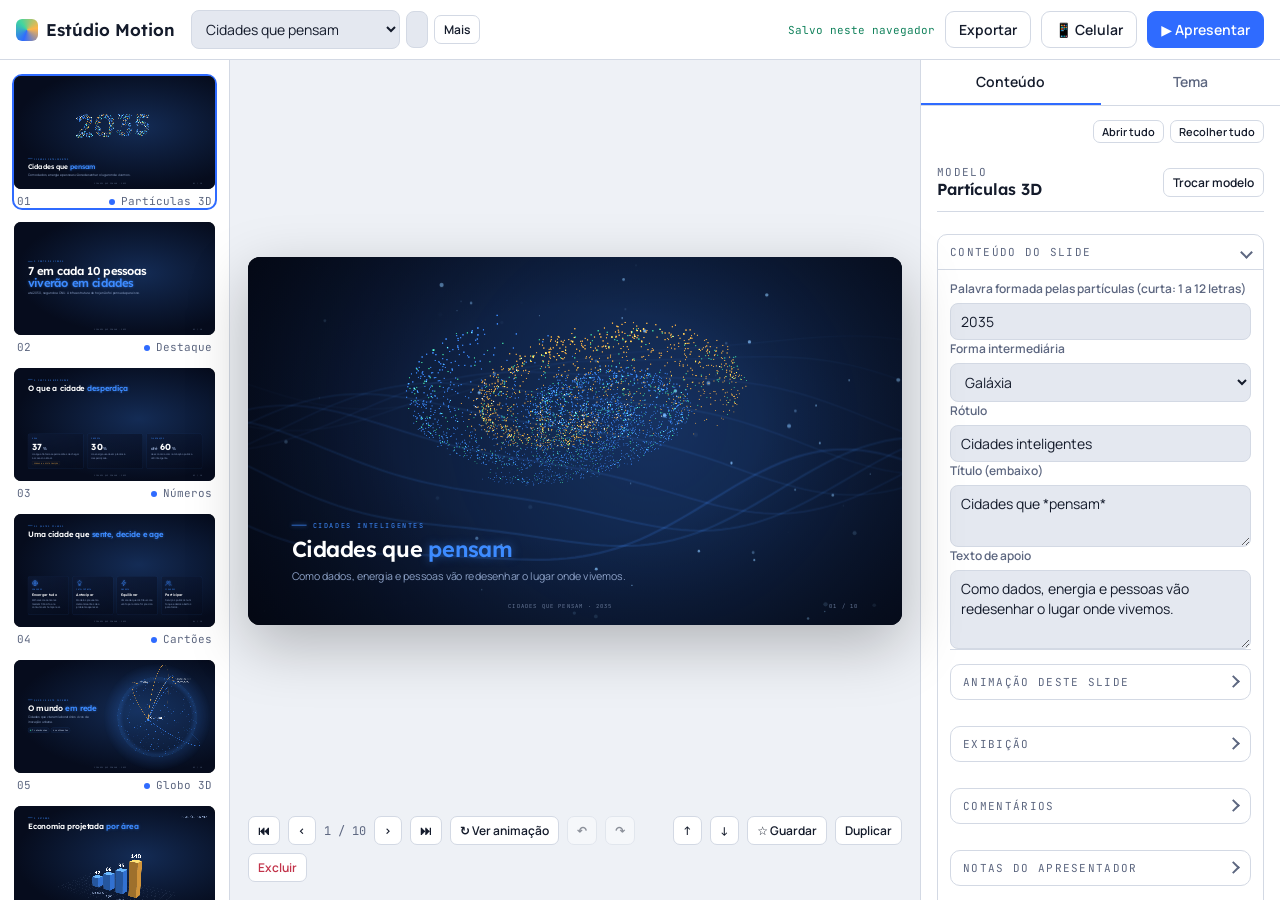
==== commit a40ff46b: "Cores de status: alerta (vermelho), atenção (laranja) e conformidade (verde) em cartões e textos Co-" ====
--- a/index.html
+++ b/index.html
@@ -650,6 +650,11 @@
 .dk-drill{cursor:pointer}
 .dk-drill:hover{filter:brightness(1.25)}
 .dk-bar.dk-drill::after,.hb-r.dk-drill .hb-l::after,.dk-lg.dk-drill span::after,.fn-s.dk-drill .fn-l::after{content:" ↗";font-size:.8em;opacity:.6}
+
+/* cores de status no texto: !!alerta!!  ??atenção??  ++conformidade++ */
+.hl.tx-alerta{color:var(--bad);--glow:color-mix(in srgb,var(--bad) 45%,transparent);-webkit-text-fill-color:var(--bad)}
+.hl.tx-atencao{color:var(--alert);--glow:color-mix(in srgb,var(--alert) 45%,transparent);-webkit-text-fill-color:var(--alert)}
+.hl.tx-ok{color:var(--ok);--glow:color-mix(in srgb,var(--ok) 45%,transparent);-webkit-text-fill-color:var(--ok)}
 </style>
 <style>
 /* Layout: mesa de montagem — lista de slides | palco | inspetor; empilha no celular */
@@ -1090,7 +1095,7 @@
 (function(){
 "use strict";
 const esc=s=>String(s??'').replace(/[&<>"']/g,c=>({'&':'&amp;','<':'&lt;','>':'&gt;','"':'&quot;',"'":'&#39;'}[c]));
-const rich=s=>esc(s).replace(/`([^`]+)`/g,'<span class="dk-code">$1</span>').replace(/\*([^*]+)\*/g,'<span class="hl">$1</span>').replace(/\n/g,'<br>');
+const rich=s=>esc(s).replace(/`([^`]+)`/g,'<span class="dk-code">$1</span>').replace(/!!([^!\n]+)!!/g,'<span class="hl tx-alerta">$1</span>').replace(/\?\?([^?\n]+)\?\?/g,'<span class="hl tx-atencao">$1</span>').replace(/\+\+([^+\n]+)\+\+/g,'<span class="hl tx-ok">$1</span>').replace(/\*([^*]+)\*/g,'<span class="hl">$1</span>').replace(/\n/g,'<br>');
 const arr=v=>Array.isArray(v)?v:[];
 let resolveImage=v=>{ if(!v) return ''; v=String(v); if(v.startsWith('asset:')) return '/_blob/'+v.slice(6); return v; };
 const im=v=>esc(resolveImage(v));
@@ -1736,11 +1741,18 @@
   encerramento:{'':'Padrão',centro:'Centralizado'},
   video:{'':'Embaixo à esquerda',centro:'Centralizado'}
 };
+/* cor de status por item: regras geradas para o próprio slide (funciona no editor, miniaturas, apresentação e exportação) */
+const TONE_VAR={alerta:'var(--bad)',atencao:'var(--alert)',ok:'var(--ok)'};
+const TONE_BOX='.dk-card,.gl-c,.dk-node,.dk-stat,.dk-ev,.nt-n,.op-b,.pn-k,.dk-kpi,.dk-step';
+function toneCSS(s,i){ const d=s.d||{}; let css=''; Object.keys(d).forEach(k=>{ const a=d[k]; if(!Array.isArray(a)) return; a.forEach((x,j)=>{ if(!x||!TONE_VAR[x.tone]) return;
+    css+=`.dk-slide[data-tn="${i}"] :is(${TONE_BOX}):has([data-f^="${k}.${j}."]){--tc:${TONE_VAR[x.tone]};--accent:var(--tc);--glow:color-mix(in srgb,var(--tc) 45%,transparent);border-color:color-mix(in srgb,var(--tc) 70%,transparent)!important;background-image:linear-gradient(150deg,color-mix(in srgb,var(--tc) 16%,transparent),transparent 65%)!important;box-shadow:0 0 0 1px color-mix(in srgb,var(--tc) 35%,transparent),0 20px 50px -24px var(--tc)!important}`
+      +`.dk-slide[data-tn="${i}"] :is(${TONE_BOX}):not(.dk-ev):has([data-f^="${k}.${j}."])::before{content:"";position:absolute;top:18px;right:18px;width:12px;height:12px;border-radius:50%;background:var(--tc);box-shadow:0 0 14px var(--tc);z-index:2}`; }); });
+  return css?'<style>'+css+'</style>':''; }
 function slideHTML(deck,i,t){
   const s=deck.slides[i]; const T=TEMPLATES[s&&s.t]||TEMPLATES.destaque;
   let inner=''; try{ inner=T.render(Object.assign({},s.d||{}),t); }catch(e){ inner=`<p class="dk-lead">Erro neste slide: ${esc(e.message)}</p>`; }
   const lay=s.lay&&LAYOUTS[s.t]&&LAYOUTS[s.t][s.lay]?' dk-lay-'+esc(s.lay):'';
-  return `<section class="dk-slide dk-t-${esc(s.t)}${lay}${headShown(deck,s)?' with-head':''}" data-i="${i}" aria-label="Slide ${i+1}">${inner}</section>`;
+  return `<section class="dk-slide dk-t-${esc(s.t)}${lay}${headShown(deck,s)?' with-head':''}" data-i="${i}" data-tn="${i}" aria-label="Slide ${i+1}">${toneCSS(s,i)}${inner}</section>`;
 }
 function footHTML(deck,t,i){
   if(deck.footer===false) return '';
@@ -2283,6 +2295,9 @@
   fit(); const ro=new ResizeObserver(fit); ro.observe(p); return ()=>ro.disconnect();
 }
 
+;(()=>{ const TONE={k:'tone',t:'select',l:'Cor de status',opts:{'':'Padrão',alerta:'🔴 Alerta',atencao:'🟠 Atenção',ok:'🟢 Conformidade'}};
+  const OK={cartoes:'cards',numeros:'stats',fluxo:'steps',vidros:'cards',painel:'kpis',onepage:'blocks',agenda:'events',rede:'nodes'};
+  Object.entries(OK).forEach(([t,k])=>{ const tp=TEMPLATES[t]; if(!tp) return; tp.fields.forEach(f=>{ if(f.t==='items'&&f.k===k&&!f.sub.some(x=>x.k==='tone')) f.sub.push(TONE); }); }); })();
 window.Deck={TEMPLATES,PRESETS,FONTS,DIRECTION,BACKGROUNDS,SHAPES,CARDS,ANIMS,TRANSITIONS,createPlayer,renderStatic,themeOf,themeVars,ensureFonts,fontURL,esc,fillDefaults,
   setImageResolver(fn){resolveImage=fn;}, slideHTML, resolveImage:v=>resolveImage(v), ICONS,LAYOUTS,version:'2.2'};
 })();
@@ -2972,6 +2987,8 @@
 {combo}          - Jan: realizado / projeção  (até 12)     barras = realizado, linha = projeção
                  - Jun: / 280   (só projeção)   também {barras e linha} ou {projecao}
 {medidores}      - Meta: 0 a 100              (até 4)
+Cores de status: termine o item com (alerta), (atenção) ou (ok) para o cartão ficar vermelho, laranja ou verde.
+  No texto: !!palavra!! vermelho · ??palavra?? laranja · ++palavra++ verde (como *palavra* na cor de destaque).
 Detalhe ao clicar (gráficos): crie um slide (oculto) com o mesmo nome da categoria, ex.: "Sudeste {tabela} (oculto)".
   Ao apresentar, clicar na barra/fatia abre o detalhe e o botão Voltar retorna ao gráfico.
 Etapas (gráficos, pizza, linha, funil, números, cartões): depois dos itens, uma linha por etapa
@@ -3099,6 +3116,7 @@
   return slides;
 }
 function toSlide(s,i,n){
+  const tones=[]; s.bullets=s.bullets.map((b,j)=>{ const m=/\s*\((alerta|cr[ií]tico|aten[cç][aã]o|aviso|ok|conforme|conformidade)\)\s*$/i.exec(b); if(!m) return b; const w=m[1].toLowerCase(); tones[j]=/^(alerta|cr)/.test(w)?'alerta':/^(aten|aviso)/.test(w)?'atencao':'ok'; return b.slice(0,m.index); });
   const pair=b=>{ const m=/^(.+?)\s*(?::|—|–|\s-\s)\s*(.+)$/.exec(b); return m?{a:m[1].trim(),b:m[2].trim()}:{a:b,b:''}; };
   const P=s.bullets.map(pair), allPairs=s.bullets.length>0&&P.every(p=>p.b);
   const numeric=allPairs&&P.every(p=>/^(R\$\s*)?[\d.,]+\s*(%|mil|mi|bi|k|x)?$/i.test(p.a));
@@ -3151,6 +3169,7 @@
       if(it){ const subs=it.sub.filter(f=>f.t==='text'||f.t==='area'); d[it.k]=P.map(p=>{ const o={}; it.sub.forEach(f=>o[f.k]=f.t==='bool'?false:''); if(subs[0]) o[subs[0].k]=p.a; if(subs[1]) o[subs[1].k]=p.b; return o; }); }
       else if(li) d[li.k]=s.bullets; }
   }
+  if(tones.length){ const k=Object.keys(d).find(x=>Array.isArray(d[x])&&d[x].length&&typeof d[x][0]==='object'); if(k) d[k].forEach((it,j)=>{ if(tones[j]) it.tone=tones[j]; }); }
   const sl=D.fillDefaults({id:uid(),t,d});
   if(s.story&&s.story.length&&STORY_T.includes(t)){ const labs=storyLabels(sl).map(x=>plain(x).toLowerCase()); sl.story=s.story.map(x=>{ const zoom=/\(zoom\)\s*$/i.test(x); x=x.replace(/\s*\(zoom\)\s*$/i,''); const p=/^(.+?)\s+[—–-]\s+(.+)$/.exec(x); const i=p?labs.indexOf(plain(p[1]).toLowerCase()):-1; return {i,text:i>=0?p[2]:x,zoom}; }); }
   if(s.notes.length) sl.notes=s.notes.join('\n'); if(s.hidden) sl.hidden=true; return sl;
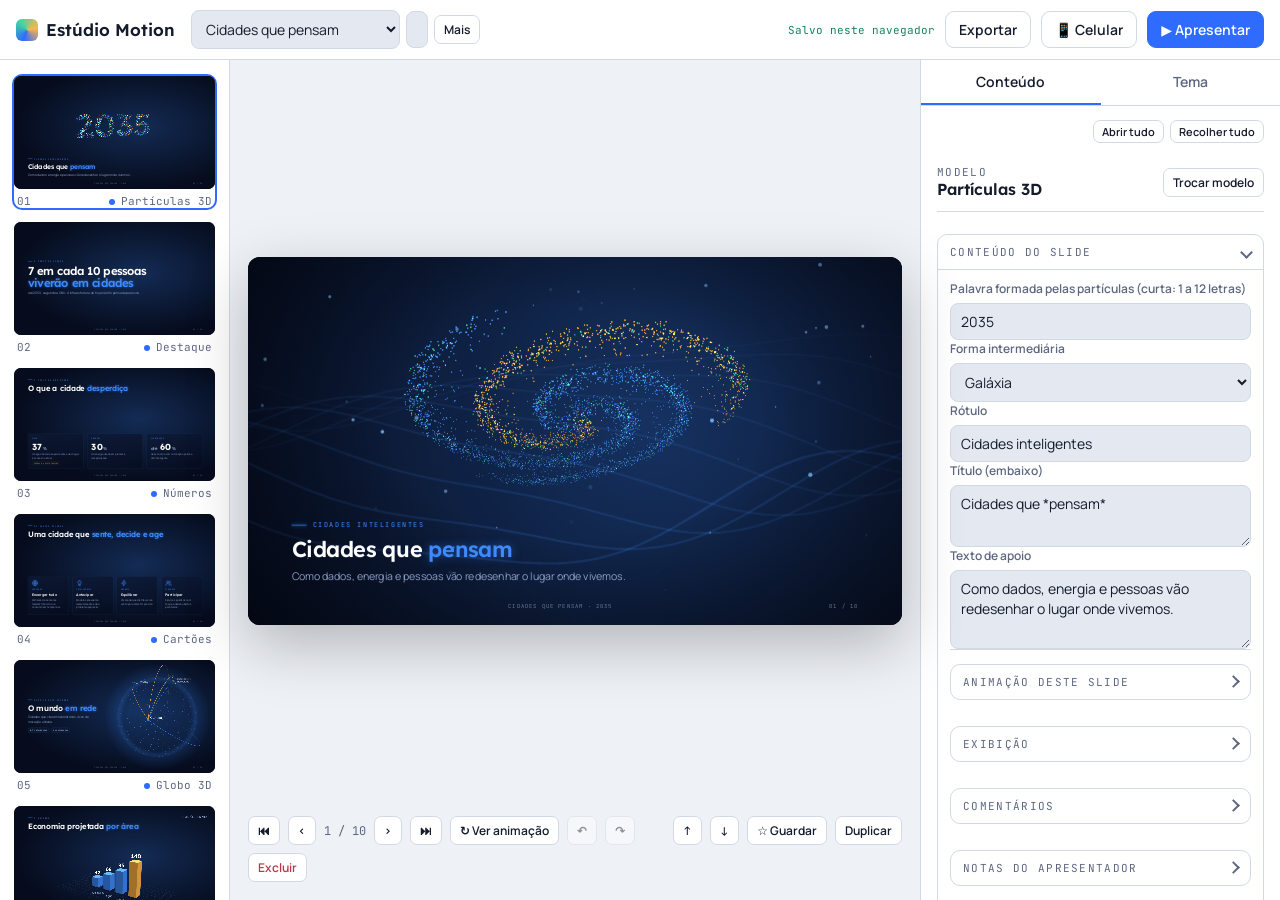
==== commit f7de079a: "Imagens por link no roteiro e texto (Imagem/Fundo/Figura/Foto/Logo), conferência dos links, guia de " ====
--- a/index.html
+++ b/index.html
@@ -2401,6 +2401,21 @@
   m.el.querySelector('[data-c]').onclick=m.close; setTimeout(()=>q.focus(),50); }
 /* página do controle pelo celular (pasta remote/ publicada) */
 const REMOTE_URL=(()=>{ try{ return localStorage.getItem('em-remote-url')||''; }catch(_){ return ''; } })()||'https://rafaelbalbinoprojetos.github.io/powerpoint_studio/remote/';
+/* linhas de imagem aceitas no roteiro e no texto */
+const IMG_LINE=/^(imagem|image|img|foto|fundo|background|figura|antes|depois|tela|logo|logotipo)\s*:\s*(\S+)\s*$/i;
+const imgKind=w=>{ w=w.toLowerCase(); return w==='background'?'fundo':w==='image'||w==='img'?'imagem':w==='logotipo'?'logo':w; };
+function adoptLogo(dk){ const s=dk.slides.find(x=>x.__logo); if(s) dk.theme=Object.assign({},dk.theme,{logo:s.__logo}); dk.slides.forEach(x=>{ delete x.__logo; }); }
+/* confere se cada link de imagem é mesmo uma imagem; se for uma página, tenta achar a imagem principal dela (og:image) */
+async function checkImages(dk){ const bad=[]; const isImg=u=>new Promise(r=>{ const im=new Image(); im.onload=()=>r(im.naturalWidth>0); im.onerror=()=>r(false); im.referrerPolicy='no-referrer'; im.src=u; setTimeout(()=>r(false),9000); });
+  const og=async u=>{ try{ const r=await fetch(u); if(!r.ok) return ''; const h=await r.text(); const m=/<meta[^>]+(?:property|name)=["'](?:og:image|twitter:image)["'][^>]+content=["']([^"']+)/i.exec(h)||/<meta[^>]+content=["']([^"']+)["'][^>]+(?:property|name)=["'](?:og:image|twitter:image)/i.exec(h); return m?new URL(m[1],u).href:''; }catch(_){ return ''; } };
+  const jobs=[]; const visit=(o,i,setter)=>{ if(typeof o==='string'&&/^https?:\/\//i.test(o)) jobs.push({u:o,i,setter}); };
+  dk.slides.forEach((s,i)=>{ const tp=T[s.t]; if(!tp) return; tp.fields.forEach(f=>{ if(f.t==='image') visit(s.d[f.k],i,v=>{ s.d[f.k]=v; }); else if(f.t==='items') (s.d[f.k]||[]).forEach(it=>f.sub.forEach(x=>{ if(x.t==='image') visit(it[x.k],i,v=>{ it[x.k]=v; }); })); }); });
+  if(dk.theme&&/^https?:/i.test(dk.theme.logo||'')) jobs.push({u:dk.theme.logo,i:-1,setter:v=>{ dk.theme.logo=v; }});
+  if(!jobs.length) return; setStatus('Conferindo '+jobs.length+' imagem(ns)…');
+  await Promise.all(jobs.map(async j=>{ if(await isImg(j.u)) return; const alt=await og(j.u); if(alt&&await isImg(alt)){ j.setter(alt); return; } bad.push(j); }));
+  if(dk===deck()){ touch(); renderAll(); }
+  if(bad.length){ const m=modal('<h3>Algumas imagens não carregaram</h3><p class="sub">O link precisa ser do <b>arquivo da imagem</b>, não da página onde ela aparece. No navegador, clique com o botão direito na imagem › <b>Copiar endereço da imagem</b> e cole no lugar. Também dá para enviar a imagem pelo botão “Enviar imagem” do slide.</p><div class="find-res">'+bad.map(b=>'<div class="find-hit"><b>'+(b.i<0?'Logo':b.i+1)+'</b><span>'+esc(b.u)+'</span></div>').join('')+'</div><div class="row"><button class="btn pri" data-c>Entendi</button></div>','wide'); m.el.querySelector('[data-c]').onclick=m.close; setStatus(bad.length+' imagem(ns) não carregaram'); }
+  else setStatus('Imagens carregadas',true); }
 /* copiar e colar estilo entre slides */
 const STY_KEYS=['anim','speed','tr','lay','head','dur'];
 let styleClip=null; try{ styleClip=JSON.parse(localStorage.getItem(LS+'-style')||'null'); }catch(_){}
@@ -2900,9 +2915,9 @@
   m.el.querySelector('[data-c]').onclick=m.close;
   const run=asNew=>{ const slides=varyLayouts(parseScript(ta.value||'')); if(!slides.length){ ta.value=ta.value||SCRIPT_HELP; return; }
     m.close();
-    if(asNew){ const id=uid(); const title=String(slides[0].d.title||'Nova apresentação').replace(/[*`\n]/g,' ').trim(); decks[id]={name:title,theme:clone(deck().theme||{preset:'eletrico'}),footerText:'',updatedAt:Date.now(),slides}; curId=id; sel=0; }
+    if(asNew){ const id=uid(); const title=String(slides[0].d.title||'Nova apresentação').replace(/[*`\n]/g,' ').trim(); decks[id]={name:title,theme:{preset:'eletrico'},footerText:'',updatedAt:Date.now(),slides}; curId=id; sel=0; }
     else { const d=deck(); d.slides.push(...slides.map(s=>s.t==='capa'?Object.assign(s,{t:'destaque',d:D.fillDefaults({t:'destaque',d:{kicker:s.d.kicker,title:s.d.title,lead:s.d.lead}}).d}):s)); sel=d.slides.length-slides.length; }
-    touch(); renderAll(); setStatus(slides.length+' slides criados',true); };
+    adoptLogo(deck()); touch(); renderAll(); setStatus(slides.length+' slides criados',true); checkImages(deck()); };
   m.el.querySelector('[data-new]').onclick=()=>run(true);
   m.el.querySelector('[data-add]').onclick=()=>run(false);
 }
@@ -2987,6 +3002,21 @@
 {combo}          - Jan: realizado / projeção  (até 12)     barras = realizado, linha = projeção
                  - Jun: / 280   (só projeção)   também {barras e linha} ou {projecao}
 {medidores}      - Meta: 0 a 100              (até 4)
+IMAGENS: em qualquer slide, uma linha por imagem com o LINK DO ARQUIVO da imagem
+  (botão direito na imagem › "Copiar endereço da imagem"; links de página não servem):
+                 Imagem: https://site.com/foto.jpg   imagem principal do slide
+                 Fundo: https://site.com/fundo.jpg   imagem de fundo (modelos com fundo)
+                 Figura: https://site.com/pessoa.png figura recortada na frente (PNG transparente)
+                 Antes: … / Depois: …               no {antesdepois}
+                 Foto: …                             uma por pessoa no {equipe}, na ordem
+                 Logo: https://site.com/logo.png     logo da apresentação (vale para todos os slides)
+  Formato ideal de cada imagem:
+    Tela cheia 16:9 (1920×1080, horizontal) .. {heroi} {revelar} {paralaxe} fundo, {galeria3d}, {mergulho}
+    Horizontal 3:2 (1600×1070) ............... {imagem} {holofote} {antesdepois} (as duas do mesmo tamanho)
+    Vertical 4:5 (1080×1350) ................. {dividir} {destaque} imagem lateral
+    Quadrada 1:1 (800×800, rosto no centro) .. {equipe} fotos, {citacao} foto do autor
+    PNG transparente ......................... {capa} {encerramento} {paralaxe} figura, Logo (800×300, horizontal)
+  O sistema confere cada link ao criar e avisa se algum não carregar.
 Cores de status: termine o item com (alerta), (atenção) ou (ok) para o cartão ficar vermelho, laranja ou verde.
   No texto: !!palavra!! vermelho · ??palavra?? laranja · ++palavra++ verde (como *palavra* na cor de destaque).
 Detalhe ao clicar (gráficos): crie um slide (oculto) com o mesmo nome da categoria, ex.: "Sudeste {tabela} (oculto)".
@@ -3045,7 +3075,7 @@
   const flush=()=>{ if(para.length){ (cur||(cur={head:'',items:[],paras:[]},blocks.push(cur),cur)).paras.push(para.join(' ')); para=[]; } };
   lines.forEach(l=>{ if(!l){ flush(); return; }
     if(/^([-*•]|\d+[.)])\s+/.test(l)){ flush(); if(!cur){ cur={head:'',items:[],paras:[]}; blocks.push(cur); } cur.items.push(l.replace(/^([-*•]|\d+[.)])\s+/,'')); return; }
-    if(/^etapas*:/i.test(l)){ flush(); if(cur) (cur.steps=cur.steps||[]).push(l); return; }
+    if(/^etapa\s*:/i.test(l)||IMG_LINE.test(l)){ flush(); if(!cur){ cur={head:'',items:[],paras:[]}; blocks.push(cur); } (cur.steps=cur.steps||[]).push(l); return; }
     const tg=TAG_RE.exec(l), hid=/\((?:oculto|oculta)\)\s*$/i.test(l.replace(TAG_RE,''));
     if(tg&&tagOf(tg[1])||isHead(l)){ flush(); let h=l.replace(/^#+\s*/,''); let tag=null; if(tg&&tagOf(tg[1])){ tag=tagOf(tg[1]); h=h.replace(TAG_RE,''); } h=h.replace(/\s*\((?:oculto|oculta)\)\s*$/i,'').replace(/:$/,'').trim(); const m2=TAG_RE.exec(h); if(!tag&&m2&&tagOf(m2[1])){ tag=tagOf(m2[1]); h=h.replace(TAG_RE,''); } cur={head:h,tag,hidden:hid||/\((?:oculto|oculta)\)/i.test(l),items:[],paras:[]}; blocks.push(cur); return; }
     para.push(l); });
@@ -3092,7 +3122,7 @@
   m.el.querySelector('[data-c]').onclick=m.close;
   m.el.querySelector('[data-edit]').onclick=()=>{ const sc=textToScript(ta.value); if(!sc) return ta.focus(); m.close(); scriptDialog(sc); };
   m.el.querySelector('[data-ok]').onclick=()=>{ const sc=textToScript(ta.value); if(!sc) return ta.focus(); const slides=varyLayouts(parseScript(sc)); m.close();
-    const id=uid(); const title=String(slides[0].d.title||'Nova apresentação').replace(/[*`\n]/g,' ').replace(/\s+/g,' ').trim(); decks[id]={name:title,theme:clone(deck().theme||{preset:'eletrico'}),footerText:title,updatedAt:Date.now(),slides}; curId=id; sel=0; touch(); renderAll(); setStatus(slides.length+' slides criados a partir do texto',true); };
+    const id=uid(); const title=String(slides[0].d.title||'Nova apresentação').replace(/[*`\n]/g,' ').replace(/\s+/g,' ').trim(); decks[id]={name:title,theme:{preset:'eletrico'},footerText:title,updatedAt:Date.now(),slides}; curId=id; sel=0; adoptLogo(decks[id]); touch(); renderAll(); setStatus(slides.length+' slides criados a partir do texto',true); checkImages(decks[id]); };
 }
 function parseScript(txt){
   const out=[]; let cur=null; const blank=title=>({title,tpl:null,kicker:'',lead:[],bullets:[],notes:[]});
@@ -3102,6 +3132,7 @@
     if(!cur){ cur=blank(l); return; }
     if((m=/^notas?\s*:\s*(.*)$/i.exec(l))){ cur.notes.push(m[1]); return; }
     if((m=/^etapa\s*:\s*(.*)$/i.exec(l))){ (cur.story=cur.story||[]).push(m[1]); return; }
+    if((m=IMG_LINE.exec(l))){ (cur.imgs=cur.imgs||[]).push({kind:imgKind(m[1]),url:m[2]}); return; }
     if((m=/^\[(.+)\]$/.exec(l))){ cur.kicker=m[1]; return; }
     if((m=/^(?:[-*•]|\d+[.)])\s+(.+)$/.exec(l))){ cur.bullets.push(m[1]); return; }
     cur.lead.push(l.replace(/^>\s*/,''));
@@ -3116,6 +3147,7 @@
   return slides;
 }
 function toSlide(s,i,n){
+  const IMGS=s.imgs||[];
   const tones=[]; s.bullets=s.bullets.map((b,j)=>{ const m=/\s*\((alerta|cr[ií]tico|aten[cç][aã]o|aviso|ok|conforme|conformidade)\)\s*$/i.exec(b); if(!m) return b; const w=m[1].toLowerCase(); tones[j]=/^(alerta|cr)/.test(w)?'alerta':/^(aten|aviso)/.test(w)?'atencao':'ok'; return b.slice(0,m.index); });
   const pair=b=>{ const m=/^(.+?)\s*(?::|—|–|\s-\s)\s*(.+)$/.exec(b); return m?{a:m[1].trim(),b:m[2].trim()}:{a:b,b:''}; };
   const P=s.bullets.map(pair), allPairs=s.bullets.length>0&&P.every(p=>p.b);
@@ -3169,8 +3201,14 @@
       if(it){ const subs=it.sub.filter(f=>f.t==='text'||f.t==='area'); d[it.k]=P.map(p=>{ const o={}; it.sub.forEach(f=>o[f.k]=f.t==='bool'?false:''); if(subs[0]) o[subs[0].k]=p.a; if(subs[1]) o[subs[1].k]=p.b; return o; }); }
       else if(li) d[li.k]=s.bullets; }
   }
+  /* imagens do roteiro: Imagem/Fundo/Figura/Antes/Depois/Foto/Logo */
+  if(IMGS.length){ const tp=T[t]; const top=tp.fields.filter(f=>f.t==='image').map(f=>f.k); const itf=tp.fields.find(f=>f.t==='items'&&f.sub.some(x=>x.t==='image'));
+    const want={fundo:['bg','image'],figura:['subject','image','peek'],antes:['before'],depois:['after'],tela:['screen','image'],imagem:['image','screen','bg','before','after']};
+    let seq=0; IMGS.forEach(im=>{ if(im.kind==='logo'){ d.__logo=im.url; return; }
+      if((im.kind==='foto'||im.kind==='imagem')&&itf){ const ik=itf.sub.find(x=>x.t==='image').k; d[itf.k]=d[itf.k]||[]; const it=d[itf.k][seq]||(d[itf.k][seq]={}); if(!it[ik]){ it[ik]=im.url; seq++; return; } }
+      const k=(want[im.kind]||want.imagem).find(x=>top.includes(x)&&!d[x]); if(k) d[k]=im.url; else if(top.length&&!d[top[0]]) d[top[0]]=im.url; }); }
   if(tones.length){ const k=Object.keys(d).find(x=>Array.isArray(d[x])&&d[x].length&&typeof d[x][0]==='object'); if(k) d[k].forEach((it,j)=>{ if(tones[j]) it.tone=tones[j]; }); }
-  const sl=D.fillDefaults({id:uid(),t,d});
+  const lg=d.__logo; delete d.__logo; const sl=D.fillDefaults({id:uid(),t,d}); if(lg) sl.__logo=lg;
   if(s.story&&s.story.length&&STORY_T.includes(t)){ const labs=storyLabels(sl).map(x=>plain(x).toLowerCase()); sl.story=s.story.map(x=>{ const zoom=/\(zoom\)\s*$/i.test(x); x=x.replace(/\s*\(zoom\)\s*$/i,''); const p=/^(.+?)\s+[—–-]\s+(.+)$/.exec(x); const i=p?labs.indexOf(plain(p[1]).toLowerCase()):-1; return {i,text:i>=0?p[2]:x,zoom}; }); }
   if(s.notes.length) sl.notes=s.notes.join('\n'); if(s.hidden) sl.hidden=true; return sl;
 }
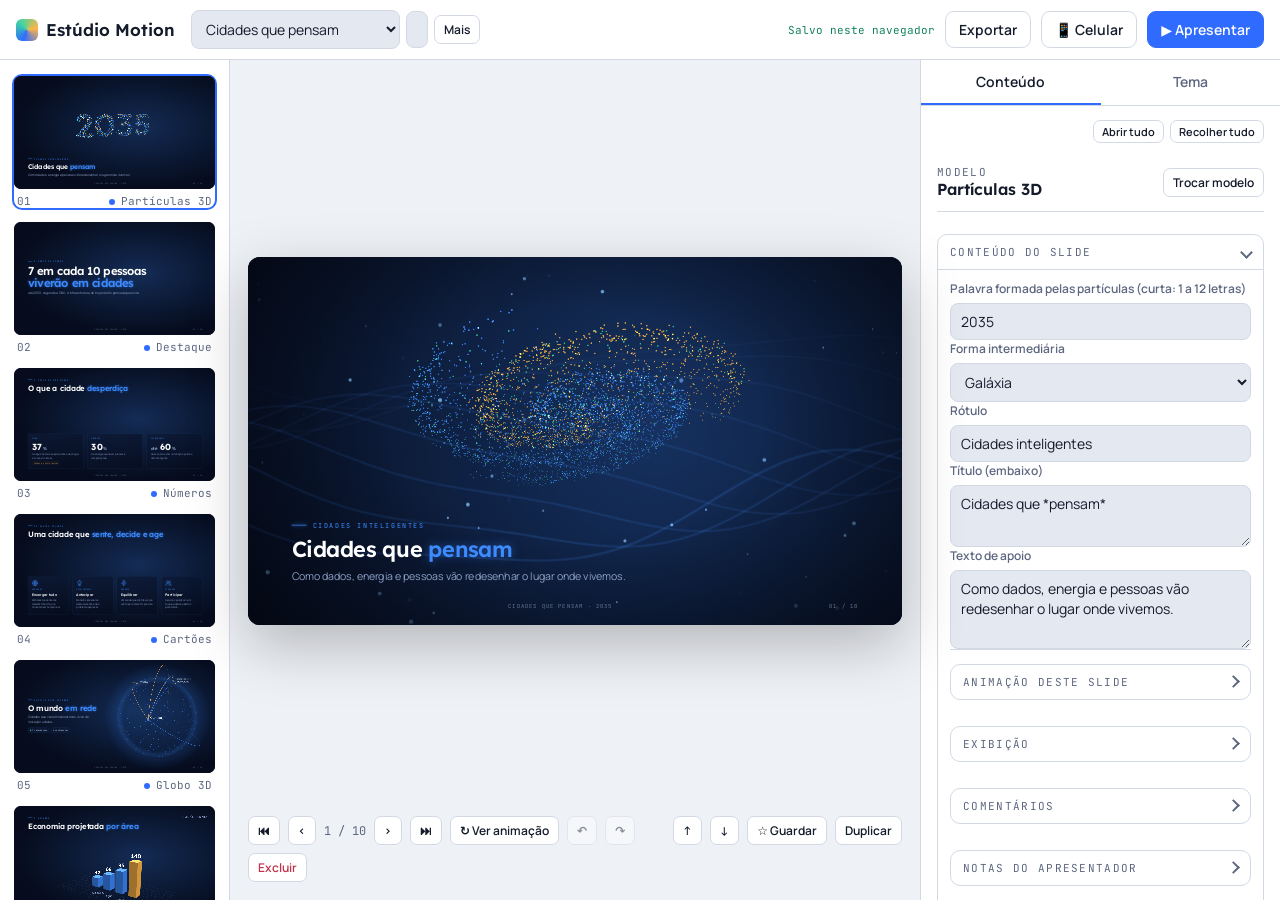
==== commit 4cca993e: "Status automático pela meta (gráficos, números, tabela), colar do Excel, imagens por Ctrl+V/link/enq" ====
--- a/index.html
+++ b/index.html
@@ -655,6 +655,22 @@
 .hl.tx-alerta{color:var(--bad);--glow:color-mix(in srgb,var(--bad) 45%,transparent);-webkit-text-fill-color:var(--bad)}
 .hl.tx-atencao{color:var(--alert);--glow:color-mix(in srgb,var(--alert) 45%,transparent);-webkit-text-fill-color:var(--alert)}
 .hl.tx-ok{color:var(--ok);--glow:color-mix(in srgb,var(--ok) 45%,transparent);-webkit-text-fill-color:var(--ok)}
+
+/* status automático */
+.tone-alerta{--accent:var(--bad);--glow:color-mix(in srgb,var(--bad) 45%,transparent)}
+.tone-atencao{--accent:var(--alert);--glow:color-mix(in srgb,var(--alert) 45%,transparent)}
+.tone-ok{--accent:var(--ok);--glow:color-mix(in srgb,var(--ok) 45%,transparent)}
+.dk-bar.tone-alerta .dk-bar-v,.dk-bar.tone-atencao .dk-bar-v,.dk-bar.tone-ok .dk-bar-v,.hb-r[class*=tone-] .hb-v{color:var(--accent)}
+.dk-bar-c{position:relative}
+.dk-goal{position:absolute;left:-14px;right:-14px;height:0;border-top:3px dashed color-mix(in srgb,var(--title) 70%,transparent);pointer-events:none}
+.dk-goal-chip{align-self:flex-start;margin-top:10px;padding:6px 14px;border-radius:99px;border:1px dashed color-mix(in srgb,var(--title) 55%,transparent);font-family:var(--f-mono);font-size:16px;letter-spacing:.1em;text-transform:uppercase;color:var(--title)}
+.dk-table td.st-cell{color:var(--accent);font-weight:600}
+.dk-table td.st-cell::before{content:"";display:inline-block;width:10px;height:10px;border-radius:50%;background:var(--accent);box-shadow:0 0 10px var(--accent);margin-right:10px;vertical-align:middle}
+
+/* destaque ao vivo */
+.dk-spot-on .dk-slide.on [data-a],.dk-spot-on .dk-slide.on .dk-card,.dk-spot-on .dk-slide.on .dk-bar,.dk-spot-on .dk-slide.on .hb-r{transition:opacity .35s,filter .35s,transform .35s}
+.dk-spot-dim{opacity:.18!important;filter:blur(1.5px) saturate(.4)!important}
+.dk-spot-hot{position:relative;z-index:5;transform:scale(1.06)!important;box-shadow:0 30px 90px -20px rgba(0,0,0,.7),0 0 0 2px var(--accent),0 0 60px var(--glow)!important;transition:transform .35s,box-shadow .35s}
 </style>
 <style>
 /* Layout: mesa de montagem — lista de slides | palco | inspetor; empilha no celular */
@@ -1028,6 +1044,15 @@
 .show .bar .rm-btn{width:auto!important;padding:0 12px;font-size:13px;font-weight:600;color:#fff;background:rgba(79,140,255,.25);border-color:rgba(79,140,255,.6)}
 .rm-box{bottom:50%;right:50%;transform:translate(50%,50%)}
 .rm-box .btn{background:rgba(255,255,255,.1);color:#eef2fb;border-color:rgba(255,255,255,.25)}
+
+/* enquadramento de imagem */
+.imgf .pic{position:relative}
+.imgf .fpt{position:absolute;width:14px;height:14px;margin:-7px 0 0 -7px;border-radius:50%;border:2px solid #fff;box-shadow:0 0 0 2px #4f8cff,0 2px 8px rgba(0,0,0,.4);pointer-events:none}
+.imgf .frame{display:flex;flex-wrap:wrap;gap:8px;align-items:center;margin-top:6px;font-size:11px;color:var(--ui-dim)}
+.imgf .frame label{display:flex;gap:6px;align-items:center}
+.imgf .frame input[type=range]{width:110px}
+.show .bar [data-spot].on{color:#ffb547;box-shadow:0 0 0 2px #ffb547 inset}
+.show.dk-spot-on .host{cursor:pointer}
 </style>
 
 </head>
@@ -1095,7 +1120,7 @@
 (function(){
 "use strict";
 const esc=s=>String(s??'').replace(/[&<>"']/g,c=>({'&':'&amp;','<':'&lt;','>':'&gt;','"':'&quot;',"'":'&#39;'}[c]));
-const rich=s=>esc(s).replace(/`([^`]+)`/g,'<span class="dk-code">$1</span>').replace(/!!([^!\n]+)!!/g,'<span class="hl tx-alerta">$1</span>').replace(/\?\?([^?\n]+)\?\?/g,'<span class="hl tx-atencao">$1</span>').replace(/\+\+([^+\n]+)\+\+/g,'<span class="hl tx-ok">$1</span>').replace(/\*([^*]+)\*/g,'<span class="hl">$1</span>').replace(/\n/g,'<br>');
+const rich=s=>esc(s).replace(/`([^`]+)`/g,'<span class="dk-code">$1</span>').replace(/!!([^!\n]+)!!/g,'<span class="hl tx-alerta">$1</span>').replace(/\?\?([^?\n]+)\?\?/g,'<span class="hl tx-atencao">$1</span>').replace(/\+\+([^+\n]+)\+\+/g,'<span class="hl tx-ok">$1</span>').replace(/\*([^*]+)\*/g,'<span class="hl">$1</span>').replace(/(<span class="hl[^"]*">[^<]*)<\/span>([,.;:!?)]+)/g,'$1$2</span>').replace(/\n/g,'<br>');
 const arr=v=>Array.isArray(v)?v:[];
 let resolveImage=v=>{ if(!v) return ''; v=String(v); if(v.startsWith('asset:')) return '/_blob/'+v.slice(6); return v; };
 const im=v=>esc(resolveImage(v));
@@ -1259,8 +1284,8 @@
  grafico:{name:'Gráfico',desc:'Barras que crescem com os valores informados',
   fields:[{k:'kicker',t:'text',l:'Rótulo'},{k:'title',t:'area',l:'Título'},{k:'lead',t:'area',l:'Subtítulo'},{k:'unit',t:'text',l:'Unidade (ex.: R$ mil, %)'},{k:'bars',t:'items',l:'Barras',max:8,sub:[{k:'label',t:'text',l:'Rótulo'},{k:'value',t:'text',l:'Valor'},{k:'hot',t:'bool',l:'Destacar barra'},{k:'link',t:'slide',l:'Abre o slide de detalhe (clique)'}]}],
   sample:{kicker:'Evolução',title:'Custo evitado *por trimestre*',lead:'',unit:'R$ mil',bars:[{label:'T1',value:'120'},{label:'T2',value:'210'},{label:'T3',value:'260'},{label:'T4',value:'410',hot:true}]},
-  render(d){ const b=arr(d.bars).slice(0,8); const vals=b.map(x=>(parseNum(x.value)||{n:0}).n); const mx=Math.max(1,...vals);
-    return `${head(d)}<div class="dk-chart" data-a="bars" style="${cols(Math.max(1,b.length))}">${b.map((x,i)=>`<div class="dk-bar${x.hot?' hot':''}"><div class="dk-bar-v"><b${countAttr(x.value)}>${esc(x.value)}</b>${d.unit?`<small>${esc(d.unit)}</small>`:''}</div><div class="dk-bar-c"><i style="height:${Math.max(2,vals[i]/mx*100)}%"></i></div><span>${esc(x.label)}</span></div>`).join('')}</div>`; }},
+  render(d){ const b=arr(d.bars).slice(0,8); const vals=b.map(x=>(parseNum(x.value)||{n:0}).n); const gl=d.goal?(parseNum(d.goal)||{n:0}).n:0; const mx=Math.max(1,...vals,gl*1.05);
+    return `${head(d)}${d.goal?`<div class="dk-goal-chip">Meta · ${esc(d.goal)}${d.unit?' '+esc(d.unit):''}</div>`:''}<div class="dk-chart" data-a="bars" style="${cols(Math.max(1,b.length))}">${b.map((x,i)=>`<div class="dk-bar${x.hot?' hot':''}${toneCls(d,x.value)}"><div class="dk-bar-v"><b${countAttr(x.value)}>${esc(x.value)}</b>${d.unit?`<small>${esc(d.unit)}</small>`:''}</div><div class="dk-bar-c"><i style="height:${Math.max(2,vals[i]/mx*100)}%"></i>${gl?`<b class="dk-goal" style="bottom:${gl/mx*100}%"></b>`:''}</div><span>${esc(x.label)}</span></div>`).join('')}</div>`; }},
  citacao:{name:'Citação',desc:'Uma frase marcante com autor e foto',
   fields:[{k:'quote',t:'area',l:'Citação'},{k:'author',t:'text',l:'Autor'},{k:'role',t:'text',l:'Cargo ou contexto'},{k:'image',t:'image',l:'Foto do autor (opcional)'}],
   sample:{quote:'Pela primeira vez, a gente *decide olhando o mesmo número*.',author:'Nome da pessoa',role:'Gerente de área',image:''},
@@ -1274,7 +1299,7 @@
   fields:[{k:'kicker',t:'text',l:'Rótulo'},{k:'title',t:'area',l:'Título'},{k:'header',t:'text',l:'Cabeçalho (separe colunas com | )'},{k:'rows',t:'list',l:'Linhas (uma por linha, colunas com | )'},{k:'hotRow',t:'text',l:'Destacar linha nº (opcional)'}],
   sample:{kicker:'Comparativo',title:'Indicadores *por área*',header:'Área | Reservas | Economia',rows:['Funilaria | 312 | R$ 410 mil','Pintura | 208 | R$ 260 mil','Montagem | 145 | R$ 180 mil'],hotRow:'1'},
   render(d){ const sp=s=>String(s||'').split('|').map(x=>x.trim()); const h=sp(d.header).filter(Boolean); const hot=parseInt(d.hotRow,10);
-    return `${head(d)}<table class="dk-table">${h.length?`<thead><tr>${h.map(c=>`<th>${esc(c)}</th>`).join('')}</tr></thead>`:''}<tbody data-a="stagger">${arr(d.rows).map((r,i)=>`<tr${i+1===hot?' class="hot"':''}>${sp(r).map(c=>`<td>${rich(c)}</td>`).join('')}</tr>`).join('')}</tbody></table>`; }},
+    return `${head(d)}<table class="dk-table">${h.length?`<thead><tr>${h.map(c=>`<th>${esc(c)}</th>`).join('')}</tr></thead>`:''}<tbody data-a="stagger">${arr(d.rows).map((r,i)=>`<tr${i+1===hot?' class="hot"':''}>${sp(r).map((c,ci)=>{ const tn=(+d.goalCol===ci+1&&d.goal?statusOf(c,d.goal,d.goalDir):'')||(d.noStatus?'':wordStatus(c)); return `<td${tn?` class="tone-${tn} st-cell"`:''}>${rich(c)}</td>`; }).join('')}</tr>`).join('')}</tbody></table>`; }},
  video:{name:'Vídeo',desc:'Vídeo em tela cheia (em loop, sem som) com título por cima',
   fields:[{k:'src',t:'text',l:'Endereço do vídeo (.mp4 ou .webm) ou use “Enviar vídeo”'},{k:'kicker',t:'text',l:'Rótulo'},{k:'title',t:'area',l:'Título'},{k:'lead',t:'area',l:'Texto de apoio'},{k:'dim',t:'bool',l:'Escurecer o vídeo para o texto aparecer'},{k:'start',t:'text',l:'Começar o vídeo em (segundos)'},{k:'textAt',t:'text',l:'Texto entra aos (segundos; vazio = junto com o vídeo)'},{k:'sound',t:'bool',l:'Tocar o som do vídeo'},{k:'loop',t:'select',l:'Ao terminar',opts:{'':'Repetir',parar:'Parar no último quadro',proximo:'Ir para o próximo slide'}}],
   sample:{src:'',kicker:'Na prática',title:'Veja *funcionando*',lead:'',dim:true},
@@ -1421,7 +1446,7 @@
   fields:[{k:'kicker',t:'text',l:'Rótulo'},{k:'title',t:'area',l:'Título'},{k:'lead',t:'area',l:'Subtítulo'},{k:'unit',t:'text',l:'Unidade (ex.: R$ mil, %)'},{k:'bars',t:'items',l:'Barras',max:8,sub:[{k:'label',t:'text',l:'Rótulo'},{k:'value',t:'text',l:'Valor'},{k:'hot',t:'bool',l:'Destacar'},{k:'link',t:'slide',l:'Abre o slide de detalhe (clique)'}]},{k:'sort',t:'bool',l:'Ordenar do maior para o menor'}],
   sample:{kicker:'Ranking',title:'Economia *por área*',lead:'',unit:'R$ mil',sort:true,bars:[{label:'Funilaria',value:'410',hot:true},{label:'Pintura',value:'260'},{label:'Montagem',value:'180'},{label:'Logística',value:'140'},{label:'Qualidade',value:'95'}].map(x=>Object.assign({hot:false},x))},
   render(d){ let b=arr(d.bars).slice(0,8).map(x=>Object.assign({},x,{n:num(x.value)})); if(d.sort) b=b.slice().sort((p,q)=>q.n-p.n); const mx=Math.max(1,...b.map(x=>x.n));
-    return `${head(d)}<div class="dk-hb" data-a="hbars">${b.map(x=>`<div class="hb-r${x.hot?' hot':''}"><span class="hb-l">${esc(x.label)}</span><div class="hb-t"><i class="hb-f" style="width:${Math.max(1.5,x.n/mx*100)}%"></i></div><span class="hb-v"><b${countAttr(x.value)}>${esc(x.value)}</b>${d.unit?` <small>${esc(d.unit)}</small>`:''}</span></div>`).join('')}</div>`; }},
+    return `${head(d)}<div class="dk-hb" data-a="hbars">${b.map(x=>`<div class="hb-r${x.hot?' hot':''}${toneCls(d,x.value)}"><span class="hb-l">${esc(x.label)}</span><div class="hb-t"><i class="hb-f" style="width:${Math.max(1.5,x.n/mx*100)}%"></i></div><span class="hb-v"><b${countAttr(x.value)}>${esc(x.value)}</b>${d.unit?` <small>${esc(d.unit)}</small>`:''}</span></div>`).join('')}</div>`; }},
  linha:{name:'Linha / área',desc:'Evolução no tempo: a linha se desenha, a área aparece e os pontos surgem',
   fields:[{k:'kicker',t:'text',l:'Rótulo'},{k:'title',t:'area',l:'Título'},{k:'lead',t:'area',l:'Subtítulo'},{k:'points',t:'items',l:'Pontos',max:12,sub:[{k:'label',t:'text',l:'Rótulo (ex.: Jan)'},{k:'value',t:'text',l:'Valor'},{k:'link',t:'slide',l:'Abre o slide de detalhe (clique)'}]},{k:'target',t:'text',l:'Linha de meta (valor, opcional)'},{k:'targetLabel',t:'text',l:'Nome da meta'},{k:'showValues',t:'bool',l:'Mostrar valores nos pontos'}],
   sample:{kicker:'Evolução',title:'Economia *mês a mês*',lead:'',target:'300',targetLabel:'Meta',showValues:true,points:[{label:'Abr',value:'120'},{label:'Mai',value:'180'},{label:'Jun',value:'165'},{label:'Jul',value:'260'},{label:'Ago',value:'330'},{label:'Set',value:'410'}]},
@@ -1444,7 +1469,7 @@
     const pts=lv.map((v,i)=>v==null?null:[X(i),Y(v),i]).filter(Boolean); const path=pts.map((q,j)=>(j?'L':'M')+q[0].toFixed(1)+','+q[1].toFixed(1)).join(' ');
     const grid=[0,.25,.5,.75,1].map(f=>`<line x1="0" x2="${W}" y1="${pt+f*(H-pt-pb)}" y2="${pt+f*(H-pt-pb)}" class="ln-g"/>`).join('');
     return `${head(d)}<div class="cb-leg"><span><i class="b"></i>${esc(d.barName||'Realizado')}</span><span><i class="l"></i>${esc(d.lineName||'Projeção')}</span></div><div class="dk-line dk-combo" data-a="combo">
-      ${bv.map((v,i)=>v==null?'':`<div class="cb-b" data-i="${i}" style="left:${(X(i)-cw*.3)/W*100}%;width:${cw*.6/W*100}%;top:${Y(v)/H*100}%;bottom:${pb/H*100}%">${d.showValues?`<b>${esc(p[i].value)}</b>`:''}</div>`).join('')}
+      ${bv.map((v,i)=>v==null?'':`<div class="cb-b${toneCls(d,p[i].value)}" data-i="${i}" style="left:${(X(i)-cw*.3)/W*100}%;width:${cw*.6/W*100}%;top:${Y(v)/H*100}%;bottom:${pb/H*100}%">${d.showValues?`<b>${esc(p[i].value)}</b>`:''}</div>`).join('')}
       <svg viewBox="0 0 ${W} ${H}" preserveAspectRatio="none">${grid}<path d="${path}" class="ln-p cb-p" pathLength="1"/></svg>
       ${pts.map(q=>`<div class="ln-d cb-d" data-i="${q[2]}" style="left:${q[0]/W*100}%;top:${q[1]/H*100}%">${d.showValues&&bv[q[2]]==null?`<b>${esc(p[q[2]].proj)}</b>`:''}</div>`).join('')}
       <div class="ln-x">${p.map((x,i)=>`<span style="left:${X(i)/W*100}%">${esc(x.label)}</span>`).join('')}</div></div>`; }},
@@ -1742,17 +1767,29 @@
   video:{'':'Embaixo à esquerda',centro:'Centralizado'}
 };
 /* cor de status por item: regras geradas para o próprio slide (funciona no editor, miniaturas, apresentação e exportação) */
+/* status pela meta: ok = bateu, atencao = até 10% longe, alerta = mais longe */
+function statusOf(v,goal,dir){ const p=parseNum(v), g=parseNum(goal); if(!p||!g||!isFinite(p.n)||!isFinite(g.n)) return ''; const n=p.n, m=g.n;
+  const ok=dir==='menor'?n<=m:n>=m; if(ok) return 'ok'; const gap=Math.abs(n-m)/(Math.abs(m)||1); return gap<=.1?'atencao':'alerta'; }
+const toneCls=(d,v,own)=>{ const t=own||(d&&d.goal?statusOf(v,d.goal,d.goalDir):''); return t?' tone-'+t:''; };
+/* tabela: palavras de status pintam a célula */
+const STATUS_WORDS=[[/^(ok|conforme|conformidade|concluíd[oa]|no prazo|aprovad[oa]|sim|✓|✔|verde|atingid[oa]|em dia)$/i,'ok'],[/^(atenção|em risco|risco|parcial|pendente|em andamento|amarelo|laranja|alerta amarelo|aguardando)$/i,'atencao'],[/^(crític[oa]|atrasad[oa]|vencid[oa]|não conforme|reprovad[oa]|não|✗|✘|vermelho|bloquead[oa]|fora do prazo)$/i,'alerta']];
+const wordStatus=c=>{ const t=String(c||'').replace(/[*!?+]/g,'').trim(); for(const [re,k] of STATUS_WORDS) if(re.test(t)) return k; return ''; };
 const TONE_VAR={alerta:'var(--bad)',atencao:'var(--alert)',ok:'var(--ok)'};
 const TONE_BOX='.dk-card,.gl-c,.dk-node,.dk-stat,.dk-ev,.nt-n,.op-b,.pn-k,.dk-kpi,.dk-step';
-function toneCSS(s,i){ const d=s.d||{}; let css=''; Object.keys(d).forEach(k=>{ const a=d[k]; if(!Array.isArray(a)) return; a.forEach((x,j)=>{ if(!x||!TONE_VAR[x.tone]) return;
+function toneCSS(s,i){ const d=s.d||{}; let css=''; Object.keys(d).forEach(k=>{ const a=d[k]; if(!Array.isArray(a)) return; a.forEach((x,j)=>{ if(!x||typeof x!=='object') return; const tn=x.tone||(x.goal?statusOf(x.value,x.goal,d.goalDir):''); if(!TONE_VAR[tn]) return; x={tone:tn};
     css+=`.dk-slide[data-tn="${i}"] :is(${TONE_BOX}):has([data-f^="${k}.${j}."]){--tc:${TONE_VAR[x.tone]};--accent:var(--tc);--glow:color-mix(in srgb,var(--tc) 45%,transparent);border-color:color-mix(in srgb,var(--tc) 70%,transparent)!important;background-image:linear-gradient(150deg,color-mix(in srgb,var(--tc) 16%,transparent),transparent 65%)!important;box-shadow:0 0 0 1px color-mix(in srgb,var(--tc) 35%,transparent),0 20px 50px -24px var(--tc)!important}`
       +`.dk-slide[data-tn="${i}"] :is(${TONE_BOX}):not(.dk-ev):has([data-f^="${k}.${j}."])::before{content:"";position:absolute;top:18px;right:18px;width:12px;height:12px;border-radius:50%;background:var(--tc);box-shadow:0 0 14px var(--tc);z-index:2}`; }); });
   return css?'<style>'+css+'</style>':''; }
+function frameCSS(s,i){ let css=''; const walk=o=>{ if(!o||typeof o!=='object') return; if(Array.isArray(o)) return o.forEach(walk);
+    Object.keys(o).forEach(k=>{ const v=o[k]; if(typeof v==='string'&&v&&(o[k+'Pos']||+o[k+'Zoom']>1)){ const src=String(resolveImage(v)); const tail=src.slice(-80).replace(/["\\\n]/g,''); if(!tail) return;
+        css+=`.dk-slide[data-tn="${i}"] img[src$="${tail}"]{${o[k+'Pos']?'object-position:'+String(o[k+'Pos']).replace(/[^0-9.% ]/g,'')+';':''}${+o[k+'Zoom']>1?'scale:'+Math.min(3,+o[k+'Zoom'])+';transform-origin:'+(String(o[k+'Pos']||'50% 50%').replace(/[^0-9.% ]/g,''))+';':''}}`; }
+      else if(v&&typeof v==='object') walk(v); }); };
+  walk(s.d||{}); return css?'<style>'+css+'</style>':''; }
 function slideHTML(deck,i,t){
   const s=deck.slides[i]; const T=TEMPLATES[s&&s.t]||TEMPLATES.destaque;
   let inner=''; try{ inner=T.render(Object.assign({},s.d||{}),t); }catch(e){ inner=`<p class="dk-lead">Erro neste slide: ${esc(e.message)}</p>`; }
   const lay=s.lay&&LAYOUTS[s.t]&&LAYOUTS[s.t][s.lay]?' dk-lay-'+esc(s.lay):'';
-  return `<section class="dk-slide dk-t-${esc(s.t)}${lay}${headShown(deck,s)?' with-head':''}" data-i="${i}" data-tn="${i}" aria-label="Slide ${i+1}">${toneCSS(s,i)}${inner}</section>`;
+  return `<section class="dk-slide dk-t-${esc(s.t)}${lay}${headShown(deck,s)?' with-head':''}" data-i="${i}" data-tn="${i}" aria-label="Slide ${i+1}">${toneCSS(s,i)}${frameCSS(s,i)}${inner}</section>`;
 }
 function footHTML(deck,t,i){
   if(deck.footer===false) return '';
@@ -2298,7 +2335,11 @@
 ;(()=>{ const TONE={k:'tone',t:'select',l:'Cor de status',opts:{'':'Padrão',alerta:'🔴 Alerta',atencao:'🟠 Atenção',ok:'🟢 Conformidade'}};
   const OK={cartoes:'cards',numeros:'stats',fluxo:'steps',vidros:'cards',painel:'kpis',onepage:'blocks',agenda:'events',rede:'nodes'};
   Object.entries(OK).forEach(([t,k])=>{ const tp=TEMPLATES[t]; if(!tp) return; tp.fields.forEach(f=>{ if(f.t==='items'&&f.k===k&&!f.sub.some(x=>x.k==='tone')) f.sub.push(TONE); }); }); })();
-window.Deck={TEMPLATES,PRESETS,FONTS,DIRECTION,BACKGROUNDS,SHAPES,CARDS,ANIMS,TRANSITIONS,createPlayer,renderStatic,themeOf,themeVars,ensureFonts,fontURL,esc,fillDefaults,
+;(()=>{ const GOAL={k:'goal',t:'text',l:'Meta (pinta verde / laranja / vermelho)'}, DIR={k:'goalDir',t:'select',l:'É bom quando o valor é',opts:{'':'Maior ou igual à meta','menor':'Menor ou igual à meta'}};
+  ['grafico','barrash','combo'].forEach(t=>{ const f=TEMPLATES[t].fields; if(!f.some(x=>x.k==='goal')) f.push(GOAL,DIR); });
+  const st=TEMPLATES.numeros.fields.find(f=>f.k==='stats'); if(st&&!st.sub.some(x=>x.k==='goal')) st.sub.push({k:'goal',t:'text',l:'Meta (opcional: pinta o status)'}); if(!TEMPLATES.numeros.fields.some(x=>x.k==='goalDir')) TEMPLATES.numeros.fields.push(DIR);
+  const tb=TEMPLATES.tabela.fields; if(!tb.some(x=>x.k==='goal')) tb.push({k:'goalCol',t:'text',l:'Colorir a coluna nº (compara com a meta)'},GOAL,DIR,{k:'noStatus',t:'bool',l:'Não colorir palavras de status (ok, atrasado, em risco…)'}); })();
+window.Deck={TEMPLATES,PRESETS,FONTS,DIRECTION,BACKGROUNDS,SHAPES,CARDS,ANIMS,TRANSITIONS,createPlayer,renderStatic,themeOf,themeVars,ensureFonts,fontURL,statusOf,esc,fillDefaults,
   setImageResolver(fn){resolveImage=fn;}, slideHTML, resolveImage:v=>resolveImage(v), ICONS,LAYOUTS,version:'2.2'};
 })();
 
@@ -2416,6 +2457,21 @@
   if(dk===deck()){ touch(); renderAll(); }
   if(bad.length){ const m=modal('<h3>Algumas imagens não carregaram</h3><p class="sub">O link precisa ser do <b>arquivo da imagem</b>, não da página onde ela aparece. No navegador, clique com o botão direito na imagem › <b>Copiar endereço da imagem</b> e cole no lugar. Também dá para enviar a imagem pelo botão “Enviar imagem” do slide.</p><div class="find-res">'+bad.map(b=>'<div class="find-hit"><b>'+(b.i<0?'Logo':b.i+1)+'</b><span>'+esc(b.u)+'</span></div>').join('')+'</div><div class="row"><button class="btn pri" data-c>Entendi</button></div>','wide'); m.el.querySelector('[data-c]').onclick=m.close; setStatus(bad.length+' imagem(ns) não carregaram'); }
   else setStatus('Imagens carregadas',true); }
+/* colar do Excel / Google Planilhas numa lista: colunas viram " | "; na tabela, a 1ª linha vira cabeçalho se ele estiver vazio */
+document.addEventListener('paste',e=>{ const t=e.target; if(!t||t.tagName!=='TEXTAREA'||!t.closest('#pane')) return; const txt=e.clipboardData&&e.clipboardData.getData('text'); if(!txt||!txt.includes('\t')) return;
+  e.preventDefault(); let lines=txt.replace(/\r/g,'').split('\n').filter(l=>l.trim()).map(l=>l.split('\t').map(c=>c.trim()).join(' | ')); const s=deck().slides[sel];
+  if(s&&s.t==='tabela'&&!String(s.d.header||'').trim()&&lines.length>1){ s.d.header=lines.shift(); }
+  t.value=(t.value?t.value.replace(/\n?$/,'\n'):'')+lines.join('\n'); t.dispatchEvent(new Event('input')); if(s&&s.t==='tabela'){ touch(); renderPane(); renderPreview(false); } setStatus(lines.length+' linha(s) coladas da planilha',true); },true);
+/* extrai as cores da logo e monta uma paleta com contraste */
+function paletteFromLogo(src){ return new Promise((res,rej)=>{ const im=new Image(); im.crossOrigin='anonymous'; im.onerror=rej; im.onload=()=>{ try{
+  const c=document.createElement('canvas'), W=96, H=Math.max(1,Math.round(96*im.height/im.width)); c.width=W; c.height=H; const x=c.getContext('2d'); x.drawImage(im,0,0,W,H); const px=x.getImageData(0,0,W,H).data;
+  const hsl=(r,g,b)=>{ r/=255; g/=255; b/=255; const M=Math.max(r,g,b), m=Math.min(r,g,b), l=(M+m)/2; let h=0, s=0; if(M!==m){ const d=M-m; s=l>.5?d/(2-M-m):d/(M+m); h=M===r?(g-b)/d+(g<b?6:0):M===g?(b-r)/d+2:(r-g)/d+4; h*=60; } return [h,s,l]; };
+  const bins={}; for(let i=0;i<px.length;i+=4){ if(px[i+3]<128) continue; const [h,s,l]=hsl(px[i],px[i+1],px[i+2]); if(s<.25||l<.12||l>.9) continue; const k=Math.round(h/15)%24; const b=bins[k]||(bins[k]={n:0,h:0,s:0,l:0}); b.n++; b.h+=h; b.s+=s; b.l+=l; }
+  const list=Object.values(bins).map(b=>({n:b.n,h:b.h/b.n,s:b.s/b.n,l:b.l/b.n})).sort((a,b)=>b.n*b.s-a.n*a.s); if(!list.length) return res(null);
+  const hx=(h,s,l)=>{ s=Math.max(0,Math.min(1,s)); l=Math.max(0,Math.min(1,l)); const k=n=>(n+h/30)%12, a=s*Math.min(l,1-l), f=n=>l-a*Math.max(-1,Math.min(k(n)-3,Math.min(9-k(n),1))); return '#'+[f(0),f(8),f(4)].map(v=>Math.round(v*255).toString(16).padStart(2,'0')).join(''); };
+  const A=list[0], B=list.find(c=>Math.min(Math.abs(c.h-A.h),360-Math.abs(c.h-A.h))>40)||null;
+  res({accent:hx(A.h,Math.max(.6,A.s),Math.min(.62,Math.max(.5,A.l))),alert:B?hx(B.h,Math.max(.6,B.s),.62):'#ffb547',bg:hx(A.h,.45,.06),surface:hx(A.h,.35,.12),title:'#ffffff',text:hx(A.h,.25,.88),muted:hx(A.h,.18,.66)});
+  }catch(err){ rej(err); } }; im.src=src; }); }
 /* copiar e colar estilo entre slides */
 const STY_KEYS=['anim','speed','tr','lay','head','dur'];
 let styleClip=null; try{ styleClip=JSON.parse(localStorage.getItem(LS+'-style')||'null'); }catch(_){}
@@ -2617,7 +2673,17 @@
 const pvBox=$('#pv');
 pvBox.addEventListener('dragover',e=>{ if([...e.dataTransfer.types].includes('Files')){ e.preventDefault(); pvBox.classList.add('drop'); } });
 pvBox.addEventListener('dragleave',e=>{ if(e.target===pvBox||!pvBox.contains(e.relatedTarget)) pvBox.classList.remove('drop'); });
-pvBox.addEventListener('drop',e=>{ e.preventDefault(); pvBox.classList.remove('drop'); if(e.dataTransfer.files.length) dropImages(e.dataTransfer.files); });
+pvBox.addEventListener('drop',e=>{ e.preventDefault(); pvBox.classList.remove('drop'); if(e.dataTransfer.files.length) return dropImages(e.dataTransfer.files);
+  const u=(e.dataTransfer.getData('text/uri-list')||e.dataTransfer.getData('text/plain')||'').split('\n').find(x=>/^https?:\/\//i.test(x.trim())); if(u) dropImageURL(u.trim()); });
+/* imagem arrastada de outra aba do navegador: usa o link dela */
+function dropImageURL(u){ const im=new Image(); im.onload=()=>{ const s=deck().slides[sel]; if(!s) return; const tpl=T[s.t]; const top=tpl.fields.filter(f=>f.t==='image'); const list=tpl.fields.find(f=>f.t==='items'&&f.sub.some(x=>x.t==='image'));
+    if(list){ const sub=list.sub.find(x=>x.t==='image'), a=s.d[list.k]=s.d[list.k]||[]; const slot=a.find(it=>!it[sub.k]); if(slot){ slot[sub.k]=u; touch(); renderAll(); return setStatus('Imagem colocada',true); } }
+    const f=top.find(x=>!s.d[x.k])||top[0]; if(!f) return setStatus('Este modelo não tem imagem: troque para um modelo com imagem'); s.d[f.k]=u; touch(); renderAll(); setStatus('Imagem colocada pelo link',true); };
+  im.onerror=()=>setStatus('Não consegui usar essa imagem: salve no computador e arraste o arquivo'); im.src=u; }
+/* Ctrl+V de imagem (print, imagem copiada do navegador) ou de um link de imagem coloca no slide */
+document.addEventListener('paste',e=>{ const t=e.target; if(t&&(t.tagName==='INPUT'||t.tagName==='TEXTAREA'||t.isContentEditable)) return; if(document.querySelector('.modal,.show')) return;
+  const files=[...(e.clipboardData&&e.clipboardData.files||[])].filter(f=>/^image\//.test(f.type)); if(files.length){ e.preventDefault(); return dropImages(files); }
+  const txt=(e.clipboardData&&e.clipboardData.getData('text')||'').trim(); if(/^https?:\/\/\S+$/i.test(txt)){ e.preventDefault(); dropImageURL(txt); } });
 
 /* arrastar miniaturas para reordenar */
 function moveSlide(from,to){
@@ -2719,9 +2785,11 @@
 }
 function imageField(obj,k,id,onCh){
   const box=document.createElement('div'); box.className='imgf';
-  const paint=()=>{ const v=obj[k]; box.innerHTML=`<div class="pic" style="background-image:${v?`url('${D.resolveImage(v).replace(/'/g,"%27")}')`:'none'}"></div><div class="acts"><button class="btn sm" id="${id}">${v?'Trocar':'Enviar'} imagem</button>${v?'<button class="btn sm ghost danger">Remover</button>':''}</div>`;
+  const paint=()=>{ const v=obj[k]; const pos=obj[k+'Pos']||'50% 50%', z=+obj[k+'Zoom']||1; box.innerHTML=`<div class="pic" style="background-image:${v?`url('${D.resolveImage(v).replace(/'/g,"%27")}')`:'none'};background-position:${pos};background-size:${z>1?Math.round(z*100)+'%':'cover'}">${v?`<i class="fpt" style="left:${pos.split(' ')[0]};top:${pos.split(' ')[1]||'50%'}"></i>`:''}</div><div class="acts"><button class="btn sm" id="${id}">${v?'Trocar':'Enviar'} imagem</button><button class="btn sm" data-url title="Usar o link de uma imagem da internet">Link</button>${v?'<button class="btn sm ghost danger">Remover</button>':''}</div>${v?`<div class="frame"><span>Clique na imagem para escolher o ponto de foco</span><label>Zoom <input type="range" min="1" max="2.5" step="0.05" value="${z}" data-z></label>${obj[k+'Pos']||z>1?'<button class="btn sm ghost" data-fr>Centralizar</button>':''}</div>`:''}`;
+    box.querySelector('[data-url]').onclick=()=>{ const u=prompt('Cole o endereço da imagem (botão direito na imagem › Copiar endereço da imagem):',/^https?:/.test(v||'')?v:''); if(u==null) return; const t=u.trim(); if(!t){ return; } if(!/^https?:\/\//i.test(t)) return setStatus('O link precisa começar com https://'); const im=new Image(); im.onload=()=>{ obj[k]=t; delete obj[k+'Pos']; delete obj[k+'Zoom']; paint(); onCh(); setStatus('Imagem carregada pelo link',true); }; im.onerror=()=>setStatus('Esse link não abriu como imagem: copie o endereço da IMAGEM, não da página'); im.src=t; };
+    const pic=box.querySelector('.pic'); if(v){ pic.style.cursor='crosshair'; pic.onclick=ev=>{ const r=pic.getBoundingClientRect(); obj[k+'Pos']=Math.round((ev.clientX-r.left)/r.width*100)+'% '+Math.round((ev.clientY-r.top)/r.height*100)+'%'; paint(); onCh(); }; const zr=box.querySelector('[data-z]'); zr.oninput=()=>{ obj[k+'Zoom']=+zr.value; if(+zr.value<=1) delete obj[k+'Zoom']; pic.style.backgroundSize=+zr.value>1?Math.round(zr.value*100)+'%':'cover'; onCh(); }; zr.onchange=()=>paint(); const fr=box.querySelector('[data-fr]'); if(fr) fr.onclick=()=>{ delete obj[k+'Pos']; delete obj[k+'Zoom']; paint(); onCh(); }; }
     box.querySelector('.acts .btn').onclick=()=>pickImage(async val=>{ obj[k]=val; paint(); onCh(); });
-    const rm=box.querySelector('.danger'); if(rm) rm.onclick=()=>{ obj[k]=''; paint(); onCh(); }; };
+    const rm=box.querySelector('.danger'); if(rm) rm.onclick=()=>{ obj[k]=''; delete obj[k+'Pos']; delete obj[k+'Zoom']; paint(); onCh(); }; };
   paint(); return box;
 }
 function itemsField(f,obj,id,onCh){
@@ -2826,6 +2894,8 @@
   const autoCh=()=>{ const secs=parseFloat($('#t-auto').value), loop=$('#t-loop').checked; if(secs>0||loop) d.auto={secs:secs>0?secs:0,loop}; else delete d.auto; touch(); };
   $('#t-auto').oninput=autoCh; $('#t-loop').onchange=autoCh;
   $('#logoBox').appendChild(imageField(th,'logo','t-logo',ch));
+  { const b=document.createElement('button'); b.className='btn sm'; b.type='button'; b.textContent='🎨 Criar tema a partir da logo'; b.style.marginTop='8px'; $('#logoBox').after(b);
+    b.onclick=async()=>{ if(!th.logo) return setStatus('Envie a logo primeiro'); try{ const pal=await paletteFromLogo(D.resolveImage(th.logo)); if(!pal) return setStatus('Não consegui ler as cores da logo'); Object.assign(th,pal); delete th.custom; ch(); themePane(pane); setStatus('Tema criado com as cores da logo',true); }catch(_){ setStatus('Não consegui ler as cores da logo (a imagem precisa permitir leitura)'); } }; }
   const H=()=>d.header||(d.header={on:false});
   $('#h-on').onchange=e=>{ H().on=e.target.checked; $('#h-box').hidden=!e.target.checked; ch(); };
   $('#h-tx').oninput=e=>{ H().text=e.target.value; ch(); };
@@ -2927,7 +2997,11 @@
  {name:'Narrativa em movimento',preset:'vinho',magic:true,desc:'Movimento mágico: títulos, números e imagens viajam de um slide para o outro, como em um filme.',script:`# A jornada *do projeto* {destaque}\n[Capítulo 1]\nDe uma planilha compartilhada a uma plataforma de decisão.\n\n# A jornada *do projeto* {cartoes}\n[Capítulo 1]\n- Começo: uma planilha compartilhada\n- Virada: dados integrados em um só lugar\n- Hoje: decisões em minutos, com histórico\n\n# O que *mudou* {numeros}\n[Capítulo 2]\n- R$ 1.250.000: economia no período\n- 832: decisões analisadas\n\n# O que *mudou* {painel}\n[Capítulo 2]\n- Economia: 1.250.000\n- Decisões: 832\n- No prazo: 94%\n- Pendências: 27\n- Área | Decisões | Economia\n- Funilaria | 312 | R$ 410 mil\n- Pintura | 208 | R$ 260 mil\n- Montagem | 145 | R$ 180 mil\n\n# Próximo *capítulo* {destaque}\n[Capítulo 3]\nLevar para todas as áreas até dezembro.\n\n# Obrigado\n- Mais visibilidade\n- Decisões justificadas\n- Rastreabilidade`},
  {name:'Pitch de negócio',preset:'aurora',desc:'OnePage com 6 blocos que abrem slides ocultos de detalhe. Ideal para apresentar só uma tela e aprofundar quando perguntarem.',header:{on:true,text:'Pitch · Rodada Seed 2026'},script:`# Nome da empresa\nUma frase que explica o que vocês fazem, em poucas palavras.\n- Rodada Seed 2026\n- 12 clientes piloto\n- Fundada em 2025\n\n# O negócio em uma tela {onepage}\n[Resumo]\n- Problema: 30% do tempo perdido procurando informação\n- Solução: uma base única com busca inteligente\n- Mercado: R$ 4 bi no Brasil\n- Tração: 12 clientes piloto\n- Modelo: assinatura por usuário\n- Equipe: 4 fundadores técnicos\nNota: apresente só esta tela e abra os blocos conforme as perguntas.\n\n# Problema (oculto) {destaque}\n[O problema]\nEquipes perdem horas por semana procurando dados espalhados em planilhas, e-mails e sistemas.\n\n# Solução (oculto) {tela}\n[A solução]\n- Integra: conecta planilhas e sistemas em minutos\n- Encontra: busca em linguagem natural\n- Alerta: avisa quando algo sai do padrão\n\n# Mercado (oculto) {numeros}\n[Tamanho do mercado]\n- R$ 4 bi: mercado total no Brasil\n- 38 mil: empresas médias no perfil\n- 18%: crescimento ao ano\n\n# Tração (oculto) {grafico}\n[Tração]\n- Jan: 2\n- Fev: 4\n- Mar: 7\n- Abr: 12\n\n# Modelo (oculto) {cartoes}\n[Como ganhamos dinheiro]\n- Essencial: R$ 49 por usuário ao mês\n- Profissional: R$ 89 com integrações\n- Empresa: contrato anual sob medida\n\n# Equipe (oculto) {equipe}\n[Quem faz]\n- Pessoa 1: Produto\n- Pessoa 2: Engenharia\n- Pessoa 3: Dados\n- Pessoa 4: Vendas\n\n# Vamos conversar?\n- Investimento de R$ 2 mi\n- 18 meses de pista\n- Meta: 100 clientes pagantes`},
  {name:'Resultados do trimestre',preset:'editorial',desc:'Números, gráfico, comparação e tabela num visual editorial claro.',header:{on:true,text:'Resultados · 3º trimestre de 2026'},script:`# Resultados do 3º trimestre\nO que entregamos, o que aprendemos e o que vem a seguir.\n- Jul a Set 2026\n- Diretoria de Operações\n\n# Os números do trimestre {numeros}\n[Visão geral]\n- R$ 1.250.000: economia acumulada\n- 832: decisões analisadas\n- 94%: dentro do prazo\n\n# Evolução mês a mês {grafico}\n[Economia em R$ mil]\n- Abr: 120\n- Mai: 180\n- Jun: 210\n- Jul: 260\n- Ago: 330\n- Set: 410\n\n# Antes e depois {comparacao}\n[O que mudou]\n- Planilhas soltas\n- Decisão sem histórico\n- Retrabalho mensal\n- Uma base única\n- Cada decisão justificada\n- Alertas automáticos\n\n# Desempenho por área {tabela}\n[Comparativo]\n- Funilaria: 312 | R$ 410 mil\n- Pintura: 208 | R$ 260 mil\n- Montagem: 145 | R$ 180 mil\n\n# Próximo trimestre {agenda}\n[Plano]\n- Outubro: levar para mais duas áreas\n- Novembro: painel para a diretoria\n- Dezembro: revisão anual\n\n# Obrigado\n- Mais visibilidade\n- Decisões justificadas\n- Rastreabilidade`},
- {name:'Lançamento de produto',preset:'grafite',desc:'Efeitos cinematográficos: revelar, mergulho 3D, galeria 3D e paralaxe. Troque as imagens de exemplo pelas suas.',script:`# Apresentamos o novo produto\nUma nova forma de trabalhar com os seus dados.\n- Lançamento 2026\n\n# A nova fase {revelar}\n[Lançamento]\nMais simples, mais rápido e feito para equipes.\n\n# Do rascunho ao produto {mergulho}\n[A jornada]\n- O primeiro protótipo\n- Os primeiros clientes\n- O produto final\n\n# Feito para cada equipe {galeria3d}\n[Casos de uso]\n- Operações\n- Finanças\n- Compras\n- Manutenção\n- Diretoria\n- Qualidade\n\n# FUTURO {paralaxe}\n[Edição 2026]\n\n# Pela primeira vez, a gente *decide olhando o mesmo número* {citacao}\nNome da pessoa\n\n# Disponível hoje\n- Teste grátis por 30 dias\n- Migração assistida\n- Suporte em português`}
+ {name:'Lançamento de produto',preset:'grafite',desc:'Efeitos cinematográficos: revelar, mergulho 3D, galeria 3D e paralaxe. Troque as imagens de exemplo pelas suas.',script:`# Apresentamos o novo produto\nUma nova forma de trabalhar com os seus dados.\n- Lançamento 2026\n\n# A nova fase {revelar}\n[Lançamento]\nMais simples, mais rápido e feito para equipes.\n\n# Do rascunho ao produto {mergulho}\n[A jornada]\n- O primeiro protótipo\n- Os primeiros clientes\n- O produto final\n\n# Feito para cada equipe {galeria3d}\n[Casos de uso]\n- Operações\n- Finanças\n- Compras\n- Manutenção\n- Diretoria\n- Qualidade\n\n# FUTURO {paralaxe}\n[Edição 2026]\n\n# Pela primeira vez, a gente *decide olhando o mesmo número* {citacao}\nNome da pessoa\n\n# Disponível hoje\n- Teste grátis por 30 dias\n- Migração assistida\n- Suporte em português`},
+ {"name":"Status report semanal","preset":"eletrico","desc":"Semáforo de projetos, indicadores com meta, riscos em vermelho/laranja/verde e próximos passos.","header":{"on":true,"text":"Status report · Semana 46"},"script":"# Status report *semanal*\nOnde estamos, o que preocupa e o que vem na próxima semana.\n- Semana 46\n- PMO\n\n# Resumo: ++4 no prazo++, ??2 em atenção??, !!1 crítico!! {cards}\n[Visão geral]\n- Portal do cliente: entregue a 2ª onda (ok)\n- Integração ERP: testes atrasados 3 dias (atenção)\n- Migração de dados: fornecedor sem retorno (alerta)\n- App de campo: piloto rodando (ok)\n\n# Entregas da semana {grafico}\n[Itens concluídos por equipe]\nMeta: 10\n- Dados: 12\n- Integração: 9\n- Produto: 6\n- Suporte: 11\nEtapa: Produto — abaixo da meta por férias da equipe (zoom)\nEtapa: Duas equipes acima da meta\n\n# Status das frentes {tabela}\n[Detalhe]\n- Frente | Responsável | Status | Prazo\n- Portal | Ana | Ok | 15/11\n- ERP | Bruno | Em risco | 22/11\n- Dados | Carla | Atrasado | 18/11\n- App | Diego | Ok | 30/11\n\n# Riscos e decisões {matriz}\n[Para a diretoria]\n- Riscos: fornecedor de dados, janela de migração\n- Decisões: aprovar hora extra, trocar fornecedor\n- Oportunidades: antecipar app, reaproveitar API\n- Bloqueios: acesso ao ambiente de testes\n\n# Próxima semana {agenda}\n- Segunda: retomar testes do ERP\n- Quarta: reunião com o fornecedor\n- Sexta: go/no-go da migração"},
+ {"name":"Resultados com metas","preset":"grafite","desc":"Indicadores que ficam verdes ou vermelhos sozinhos pela meta, com história em etapas e detalhe ao clicar.","header":{"on":true,"text":"Resultados · Outubro 2026"},"script":"# Resultados de *outubro*\nMetas, desvios e o plano de ação.\n- Diretoria de Operações\n\n# Indicadores do mês {numeros}\n[Contra a meta]\n- 96%: entregas no prazo (ok)\n- 3,2%: perdas (atenção)\n- 41: incidentes (alerta)\n\n# Produtividade por unidade {grafico}\n[Peças por hora]\nMeta: 300\n- Betim: 320\n- Contagem: 285\n- Sete Lagoas: 240\n- Itaúna: 310\nEtapa: Sete Lagoas — !!20% abaixo!! da meta: troca de turno (zoom)\nEtapa: Betim e Itaúna — ++acima da meta++ pelo 3º mês\n\n# Sete Lagoas (oculto) {cartoes}\n[Plano de ação]\n- Turno: reorganizar a passagem de turno (atenção)\n- Manutenção: preventiva na linha 2 (alerta)\n- Treino: 12 operadores em novembro (ok)\n\n# Realizado x projeção {combo}\n[Receita em R$ mi]\nMeta: 12\n- Jul: 10 / 10\n- Ago: 11 / 11\n- Set: 12,5 / 12\n- Out: 13 / 12,5\n- Nov: / 13\n- Dez: / 14\n\n# Obrigado\n- Dúvidas?"},
+ {"name":"Plano de projeto","preset":"aurora","desc":"Objetivo, jornada com câmera, rede de áreas envolvidas, cronograma e riscos.","script":"# Plano do *projeto*\nDo diagnóstico à escala em 12 meses.\n- Kickoff\n- Novembro 2026\n\n# Por que agora {numerao}\n[O problema]\n- R$ 12,4 mi\n- 2025: 9\n- Variação: +38% em capital parado\n\n# Nossa jornada {jornada}\n- Mês 1: Diagnóstico — mapa de todas as reservas\n- Mês 3: Regras — prazos e responsáveis\n- Mês 6: Piloto — uma planta, metas claras\n- Mês 9: Painel — acompanhamento diário\n- Mês 12: Escala — todas as plantas\n\n# Quem participa {rede}\n- Centro: PMO\n- Compras: pedidos\n- Estoque: reservas *\n- Financeiro: capital\n- Manutenção: demandas\n- TI: integrações\n\n# Riscos {cards}\n[O que pode dar errado]\n- Dados: qualidade da base atual (alerta)\n- Pessoas: adesão das plantas (atenção)\n- Prazo: janela de férias em dezembro (atenção)\n\n# Próximos passos\n- Aprovar o escopo\n- Nomear os pontos focais\n- Agendar o diagnóstico"},
+ {"name":"Governança de reservas","preset":"ambar","desc":"Antes/depois, número em destaque, cartões com status e onepage com detalhes ocultos.","header":{"on":true,"text":"Governança de reservas"},"script":"# Governança de *reservas*\nMenos capital parado, mais decisões com dono e prazo.\n- Comitê de Operações\n\n# Capital liberado {numerao}\n- R$ 12,4 mi\n- 2025: 9\n- Variação: +38% no ano\n\n# Situação das áreas {cards}\n[Hoje]\n- Funilaria: 98% das reservas com dono (ok)\n- Pintura: 14 reservas vencidas (atenção)\n- Montagem: 41 reservas sem justificativa (alerta)\n\n# Prazo médio de decisão {antesdepois}\n- Antes: 48 dias\n- Depois: 6 dias\n\n# Regras da governança {fluxo}\n- Pedido: toda reserva nasce com dono e prazo ->\n- Revisão: alerta 7 dias antes de vencer ->\n- Decisão: aprovar, estender ou liberar ->\n- Auditoria: trilha completa por item\n\n# Obrigado\n- Dúvidas?"}
 ];
 const buildShowcase=x=>{ if(x.deck){ const dk=clone(x.deck); dk.slides.forEach(s=>{ s.id=uid(); D.fillDefaults(s); }); return Object.assign(dk,{updatedAt:Date.now()}); } const slides=parseScript(x.script); if(x.magic) slides.forEach((s,i)=>{ if(i) s.tr='magico'; }); return {name:x.name,theme:{preset:x.preset},footerText:'',updatedAt:Date.now(),slides,...(x.header?{header:clone(x.header)}:{})}; };
 function showcaseDialog(){
@@ -3017,6 +3091,8 @@
     Quadrada 1:1 (800×800, rosto no centro) .. {equipe} fotos, {citacao} foto do autor
     PNG transparente ......................... {capa} {encerramento} {paralaxe} figura, Logo (800×300, horizontal)
   O sistema confere cada link ao criar e avisa se algum não carregar.
+Meta (gráficos, barras, barras + linha): linha "Meta: 300" (ou "Meta: ≤ 5" quando menor é melhor) pinta cada barra:
+  verde = bateu, laranja = até 10% longe, vermelho = mais longe. Na tabela, palavras como ok, atrasado, em risco ganham cor sozinhas.
 Cores de status: termine o item com (alerta), (atenção) ou (ok) para o cartão ficar vermelho, laranja ou verde.
   No texto: !!palavra!! vermelho · ??palavra?? laranja · ++palavra++ verde (como *palavra* na cor de destaque).
 Detalhe ao clicar (gráficos): crie um slide (oculto) com o mesmo nome da categoria, ex.: "Sudeste {tabela} (oculto)".
@@ -3075,7 +3151,7 @@
   const flush=()=>{ if(para.length){ (cur||(cur={head:'',items:[],paras:[]},blocks.push(cur),cur)).paras.push(para.join(' ')); para=[]; } };
   lines.forEach(l=>{ if(!l){ flush(); return; }
     if(/^([-*•]|\d+[.)])\s+/.test(l)){ flush(); if(!cur){ cur={head:'',items:[],paras:[]}; blocks.push(cur); } cur.items.push(l.replace(/^([-*•]|\d+[.)])\s+/,'')); return; }
-    if(/^etapa\s*:/i.test(l)||IMG_LINE.test(l)){ flush(); if(!cur){ cur={head:'',items:[],paras:[]}; blocks.push(cur); } (cur.steps=cur.steps||[]).push(l); return; }
+    if(/^etapa\s*:/i.test(l)||/^meta\s*:/i.test(l)||IMG_LINE.test(l)){ flush(); if(!cur){ cur={head:'',items:[],paras:[]}; blocks.push(cur); } (cur.steps=cur.steps||[]).push(l); return; }
     const tg=TAG_RE.exec(l), hid=/\((?:oculto|oculta)\)\s*$/i.test(l.replace(TAG_RE,''));
     if(tg&&tagOf(tg[1])||isHead(l)){ flush(); let h=l.replace(/^#+\s*/,''); let tag=null; if(tg&&tagOf(tg[1])){ tag=tagOf(tg[1]); h=h.replace(TAG_RE,''); } h=h.replace(/\s*\((?:oculto|oculta)\)\s*$/i,'').replace(/:$/,'').trim(); const m2=TAG_RE.exec(h); if(!tag&&m2&&tagOf(m2[1])){ tag=tagOf(m2[1]); h=h.replace(TAG_RE,''); } cur={head:h,tag,hidden:hid||/\((?:oculto|oculta)\)/i.test(l),items:[],paras:[]}; blocks.push(cur); return; }
     para.push(l); });
@@ -3132,6 +3208,7 @@
     if(!cur){ cur=blank(l); return; }
     if((m=/^notas?\s*:\s*(.*)$/i.exec(l))){ cur.notes.push(m[1]); return; }
     if((m=/^etapa\s*:\s*(.*)$/i.exec(l))){ (cur.story=cur.story||[]).push(m[1]); return; }
+    if((m=/^meta\s*:\s*(.+)$/i.exec(l))){ cur.goal=m[1].trim(); return; }
     if((m=IMG_LINE.exec(l))){ (cur.imgs=cur.imgs||[]).push({kind:imgKind(m[1]),url:m[2]}); return; }
     if((m=/^\[(.+)\]$/.exec(l))){ cur.kicker=m[1]; return; }
     if((m=/^(?:[-*•]|\d+[.)])\s+(.+)$/.exec(l))){ cur.bullets.push(m[1]); return; }
@@ -3147,7 +3224,7 @@
   return slides;
 }
 function toSlide(s,i,n){
-  const IMGS=s.imgs||[];
+  const IMGS=s.imgs||[]; const GOAL=s.goal||'';
   const tones=[]; s.bullets=s.bullets.map((b,j)=>{ const m=/\s*\((alerta|cr[ií]tico|aten[cç][aã]o|aviso|ok|conforme|conformidade)\)\s*$/i.exec(b); if(!m) return b; const w=m[1].toLowerCase(); tones[j]=/^(alerta|cr)/.test(w)?'alerta':/^(aten|aviso)/.test(w)?'atencao':'ok'; return b.slice(0,m.index); });
   const pair=b=>{ const m=/^(.+?)\s*(?::|—|–|\s-\s)\s*(.+)$/.exec(b); return m?{a:m[1].trim(),b:m[2].trim()}:{a:b,b:''}; };
   const P=s.bullets.map(pair), allPairs=s.bullets.length>0&&P.every(p=>p.b);
@@ -3180,7 +3257,7 @@
     case 'fluxo': d.steps=steps.map(x=>{ const p=pair(x); return {tag:'',title:p.a,text:p.b,hot:false}; }); break;
     case 'cartoes': d.cards=P.map(p=>({label:'',title:p.a,text:p.b})); break;
     case 'agenda': d.events=P.map(p=>({when:p.a,title:p.b,text:''})); break;
-    case 'tabela': d.rows=s.bullets.map(b=>b.replace(/\s*[:—–]\s+/,' | ')); break;
+    case 'tabela': { const allCols=s.bullets.length>1&&s.bullets.every(b=>b.includes('|')); d.rows=s.bullets.map(b=>allCols?b:b.replace(/\s*[:—–]\s+/,' | ')); if(allCols) d.header=d.rows.shift(); break; }
     case 'heroi': d.chips=s.bullets.slice(0,3); d.light=true; break;
     case 'dividir': d.bullets=s.bullets; break;
     case 'holofote': d.points=s.bullets.slice(0,4); break;
@@ -3207,6 +3284,7 @@
     let seq=0; IMGS.forEach(im=>{ if(im.kind==='logo'){ d.__logo=im.url; return; }
       if((im.kind==='foto'||im.kind==='imagem')&&itf){ const ik=itf.sub.find(x=>x.t==='image').k; d[itf.k]=d[itf.k]||[]; const it=d[itf.k][seq]||(d[itf.k][seq]={}); if(!it[ik]){ it[ik]=im.url; seq++; return; } }
       const k=(want[im.kind]||want.imagem).find(x=>top.includes(x)&&!d[x]); if(k) d[k]=im.url; else if(top.length&&!d[top[0]]) d[top[0]]=im.url; }); }
+  if(GOAL&&T[t].fields.some(f=>f.k==='goal')){ const lo=/^(≤|<=|<|até|no máximo|máx)/i.test(GOAL); d.goal=GOAL.replace(/^(≤|<=|<|≥|>=|>|até|no máximo|máx\.?|no mínimo|mín\.?)\s*/i,''); if(lo) d.goalDir='menor'; }
   if(tones.length){ const k=Object.keys(d).find(x=>Array.isArray(d[x])&&d[x].length&&typeof d[x][0]==='object'); if(k) d[k].forEach((it,j)=>{ if(tones[j]) it.tone=tones[j]; }); }
   const lg=d.__logo; delete d.__logo; const sl=D.fillDefaults({id:uid(),t,d}); if(lg) sl.__logo=lg;
   if(s.story&&s.story.length&&STORY_T.includes(t)){ const labs=storyLabels(sl).map(x=>plain(x).toLowerCase()); sl.story=s.story.map(x=>{ const zoom=/\(zoom\)\s*$/i.test(x); x=x.replace(/\s*\(zoom\)\s*$/i,''); const p=/^(.+?)\s+[—–-]\s+(.+)$/.exec(x); const i=p?labs.indexOf(plain(p[1]).toLowerCase()):-1; return {i,text:i>=0?p[2]:x,zoom}; }); }
@@ -3335,13 +3413,13 @@
   const d=o.deck||deck(); if(!d.slides.length) return;
   const th=D.themeOf(d);
   const hostHTML=o.vertical?`<div class="vframe" style='${D.themeVars(th)}'><div class="vf-top"><span class="vf-k"></span><b class="vf-t"></b></div><div class="host vf-host"></div><div class="vf-bot"><span class="vf-brand">${esc(d.footerText||d.name||'')}</span><div class="vf-pg"><i></i></div></div></div>`:'<div class="host"></div>';
-  const w=document.createElement('div'); w.className='show'+(o.recording?' rec':'')+(o.vertical?' vert':''); w.innerHTML=`${hostHTML}<div class="bar"><button data-x aria-label="Sair">✕</button><button data-first aria-label="Primeiro slide" title="Primeiro slide (Home)">⏮</button><button data-p aria-label="Anterior">‹</button><div class="pg"><i></i></div><span class="n"></span><button data-n aria-label="Próximo">›</button><button data-last aria-label="Último slide" title="Último slide (End)">⏭</button><button data-v aria-label="Janela do apresentador" title="Janela do apresentador (P)">🗒</button><button data-rm aria-label="Controle pelo celular" title="Controle pelo celular (K)" class="rm-btn">📱 Celular</button><button data-tool="laser" aria-label="Ponteiro laser" title="Ponteiro laser (L)">●</button><button data-tool="zoom" aria-label="Zoom" title="Zoom: clique para aproximar (Z)">⌕</button><button data-tool="voice" aria-label="Comando por voz" title="Comando por voz (V)">🎙</button><button data-tool="cc" aria-label="Legendas ao vivo" title="Legendas ao vivo (C)">CC</button><button data-tool="a11y" aria-label="Alto contraste" title="Alto contraste (A)">◐</button><button data-tool="help" aria-label="Atalhos" title="Atalhos (?)">?</button><button data-f aria-label="Tela cheia">⤢</button></div><canvas class="laser" aria-hidden="true"></canvas><div class="voice-chip" hidden></div>`;
+  const w=document.createElement('div'); w.className='show'+(o.recording?' rec':'')+(o.vertical?' vert':''); w.innerHTML=`${hostHTML}<div class="bar"><button data-x aria-label="Sair">✕</button><button data-first aria-label="Primeiro slide" title="Primeiro slide (Home)">⏮</button><button data-p aria-label="Anterior">‹</button><div class="pg"><i></i></div><span class="n"></span><button data-n aria-label="Próximo">›</button><button data-last aria-label="Último slide" title="Último slide (End)">⏭</button><button data-v aria-label="Janela do apresentador" title="Janela do apresentador (P)">🗒</button><button data-rm aria-label="Controle pelo celular" title="Controle pelo celular (K)" class="rm-btn">📱 Celular</button><button data-spot aria-label="Destaque ao vivo" title="Destaque ao vivo (D): clique num cartão, barra ou número">✦</button><button data-tool="laser" aria-label="Ponteiro laser" title="Ponteiro laser (L)">●</button><button data-tool="zoom" aria-label="Zoom" title="Zoom: clique para aproximar (Z)">⌕</button><button data-tool="voice" aria-label="Comando por voz" title="Comando por voz (V)">🎙</button><button data-tool="cc" aria-label="Legendas ao vivo" title="Legendas ao vivo (C)">CC</button><button data-tool="a11y" aria-label="Alto contraste" title="Alto contraste (A)">◐</button><button data-tool="help" aria-label="Atalhos" title="Atalhos (?)">?</button><button data-f aria-label="Tela cheia">⤢</button></div><canvas class="laser" aria-hidden="true"></canvas><div class="voice-chip" hidden></div>`;
   document.body.appendChild(w);
   let pop=null;
   let rmConns=[];
   const tell=msg=>{ try{ if(pop&&!pop.closed) pop.postMessage(Object.assign({em:1},msg),'*'); }catch(_){} if(msg.type!=='deck') rmConns.forEach(c=>{ try{ c.open&&c.send(msg); }catch(_){} }); };
   const R=o.rehearse?rehearsal(d,o.rehearse,w):null;
-  const upd=n=>{ if(R) R.go(n); w.querySelector('.n').textContent=(n+1)+' / '+d.slides.length; w.querySelector('.pg i').style.width=((n+1)/d.slides.length*100)+'%'; tell({type:'index',n});
+  const upd=n=>{ try{ w.querySelectorAll('.dk-spot-hot,.dk-spot-dim').forEach(x=>x.classList.remove('dk-spot-hot','dk-spot-dim')); }catch(_){} if(R) R.go(n); w.querySelector('.n').textContent=(n+1)+' / '+d.slides.length; w.querySelector('.pg i').style.width=((n+1)/d.slides.length*100)+'%'; tell({type:'index',n});
     if(o.vertical){ const s=d.slides[n]||{}, sd=s.d||{}; const vt=w.querySelector('.vf-t'), vk=w.querySelector('.vf-k'); vk.textContent=sd.kicker||''; vt.innerHTML=esc(plain(sd.title||sd.quote||sd.word||'')).replace(/\n/g,'<br>'); w.querySelector('.vf-pg i').style.width=((n+1)/d.slides.length*100)+'%';
       if(D.ensureFonts) D.ensureFonts([th.fontDisplay,th.fontBody]); if(window.gsap) gsap.fromTo([vk,vt],{y:24,opacity:0},{y:0,opacity:1,duration:.7,stagger:.08,ease:'expo.out'}); } };
   const pl=D.createPlayer(w.querySelector('.host'),d,{start:start||0,onChange:upd,onStep:(k,n)=>tell({type:'step',k,n}),autoplay:!o.stage,links:true,onEnd:o.onEnd,noMotion:!!d.calm}); upd(start||0);
@@ -3452,12 +3530,19 @@
     if(stageEl&&['ArrowRight','PageDown',' ','Enter'].includes(e.key)){ e.preventDefault(); return endStage(); }
     if(e.key==='Home'||e.key==='End'){ e.preventDefault(); let j=e.key==='Home'?0:d.slides.length-1; const st=e.key==='Home'?1:-1; while(d.slides[j]&&d.slides[j].hidden&&j>=0&&j<d.slides.length) j+=st; if(d.slides[j]) pl.go(j); return; }
     if(['ArrowRight','PageDown',' ','Enter'].includes(e.key)){e.preventDefault(); if(music&&music.sync) music.onBeat(()=>pl.next()); else pl.next();} else if(['ArrowLeft','PageUp','Backspace'].includes(e.key)){e.preventDefault();pl.prev();}
-    else if(k==='f') fs(); else if(k==='p') openPresenter(); else if(k==='k') remoteOpen(); else if(k==='l') setLaser(!laser); else if(k==='z') setZoom(!zoomMode); else if(k==='v') setVoice(!voiceOn); else if(k==='c') setCC(!ccOn); else if(k==='a') setA11y(); else if(k==='b'||k==='.') black(); else if(k==='r'&&R) R.pause(); else if(k==='m'&&music) say(music.toggle()?'♪ Música ligada':'♪ Música desligada',1400); else if(e.key==='?'||k==='h') toggleHelp(); };
+    else if(k==='f') fs(); else if(k==='p') openPresenter(); else if(k==='k') remoteOpen(); else if(k==='d') setSpot(!spotOn); else if(k==='l') setLaser(!laser); else if(k==='z') setZoom(!zoomMode); else if(k==='v') setVoice(!voiceOn); else if(k==='c') setCC(!ccOn); else if(k==='a') setA11y(); else if(k==='b'||k==='.') black(); else if(k==='r'&&R) R.pause(); else if(k==='m'&&music) say(music.toggle()?'♪ Música ligada':'♪ Música desligada',1400); else if(e.key==='?'||k==='h') toggleHelp(); };
   addEventListener('keydown',key);
   w.querySelector('.bar [data-x]').onclick=close; w.querySelector('.bar [data-p]').onclick=()=>pl.prev(); w.querySelector('.bar [data-n]').onclick=()=>pl.next();
   const firstVis=()=>{ let j=0; while(j<d.slides.length-1&&d.slides[j].hidden) j++; return j; }, lastVis=()=>{ let j=d.slides.length-1; while(j>0&&d.slides[j].hidden) j--; return j; };
   w.querySelector('.bar [data-first]').onclick=()=>pl.go(firstVis()); w.querySelector('.bar [data-last]').onclick=()=>pl.go(lastVis()); w.querySelector('.bar [data-f]').onclick=fs; w.querySelector('.bar [data-v]').onclick=openPresenter;
+  let spotOn=false; const SPOT='.dk-card,.dk-bar,.hb-r,.dk-node,.dk-ev,.gl-c,.nt-n,.dk-lg,.fn-s,.dk-gauge,.dk-table tr,.bn-v,.dk-stat';
+  const spotClear=()=>{ w.querySelectorAll('.dk-spot-hot,.dk-spot-dim').forEach(x=>x.classList.remove('dk-spot-hot','dk-spot-dim')); };
+  const setSpot=v=>{ spotOn=v; w.classList.toggle('dk-spot-on',v); w.querySelector('.bar [data-spot]').classList.toggle('on',v); if(!v) spotClear(); };
+  const spotPick=el=>{ const sl=el.closest('.dk-slide'); if(el.classList.contains('dk-spot-hot')){ spotClear(); return; } spotClear(); el.classList.add('dk-spot-hot'); const sib=[...sl.querySelectorAll(SPOT)].filter(x=>x!==el&&!x.contains(el)&&!el.contains(x)); sib.forEach(x=>x.classList.add('dk-spot-dim')); };
+  w.querySelector('.bar [data-spot]').onclick=ev=>{ ev.stopPropagation(); setSpot(!spotOn); };
+
   host.onclick=e=>{ if(stageEl) return endStage(); if(o.recording) return;
+    if(spotOn){ const el=e.target.closest(SPOT); if(el&&el.closest('.dk-slide.on')) spotPick(el); else spotClear(); return; }
     if(zoomMode){ if(zoomed) unzoom(); else { zoomed=true; host.style.transformOrigin=`${e.clientX}px ${e.clientY}px`; host.style.transform='scale(2.2)'; w.classList.add('zoomed'); } return; }
     e.clientX>innerWidth*.3?pl.next():pl.prev(); };
   let sx=null; w.addEventListener('touchstart',e=>{sx=e.touches[0].clientX;},{passive:true}); w.addEventListener('touchend',e=>{ if(sx==null) return; const dx=e.changedTouches[0].clientX-sx; if(Math.abs(dx)>40) dx<0?pl.next():pl.prev(); sx=null; },{passive:true});
